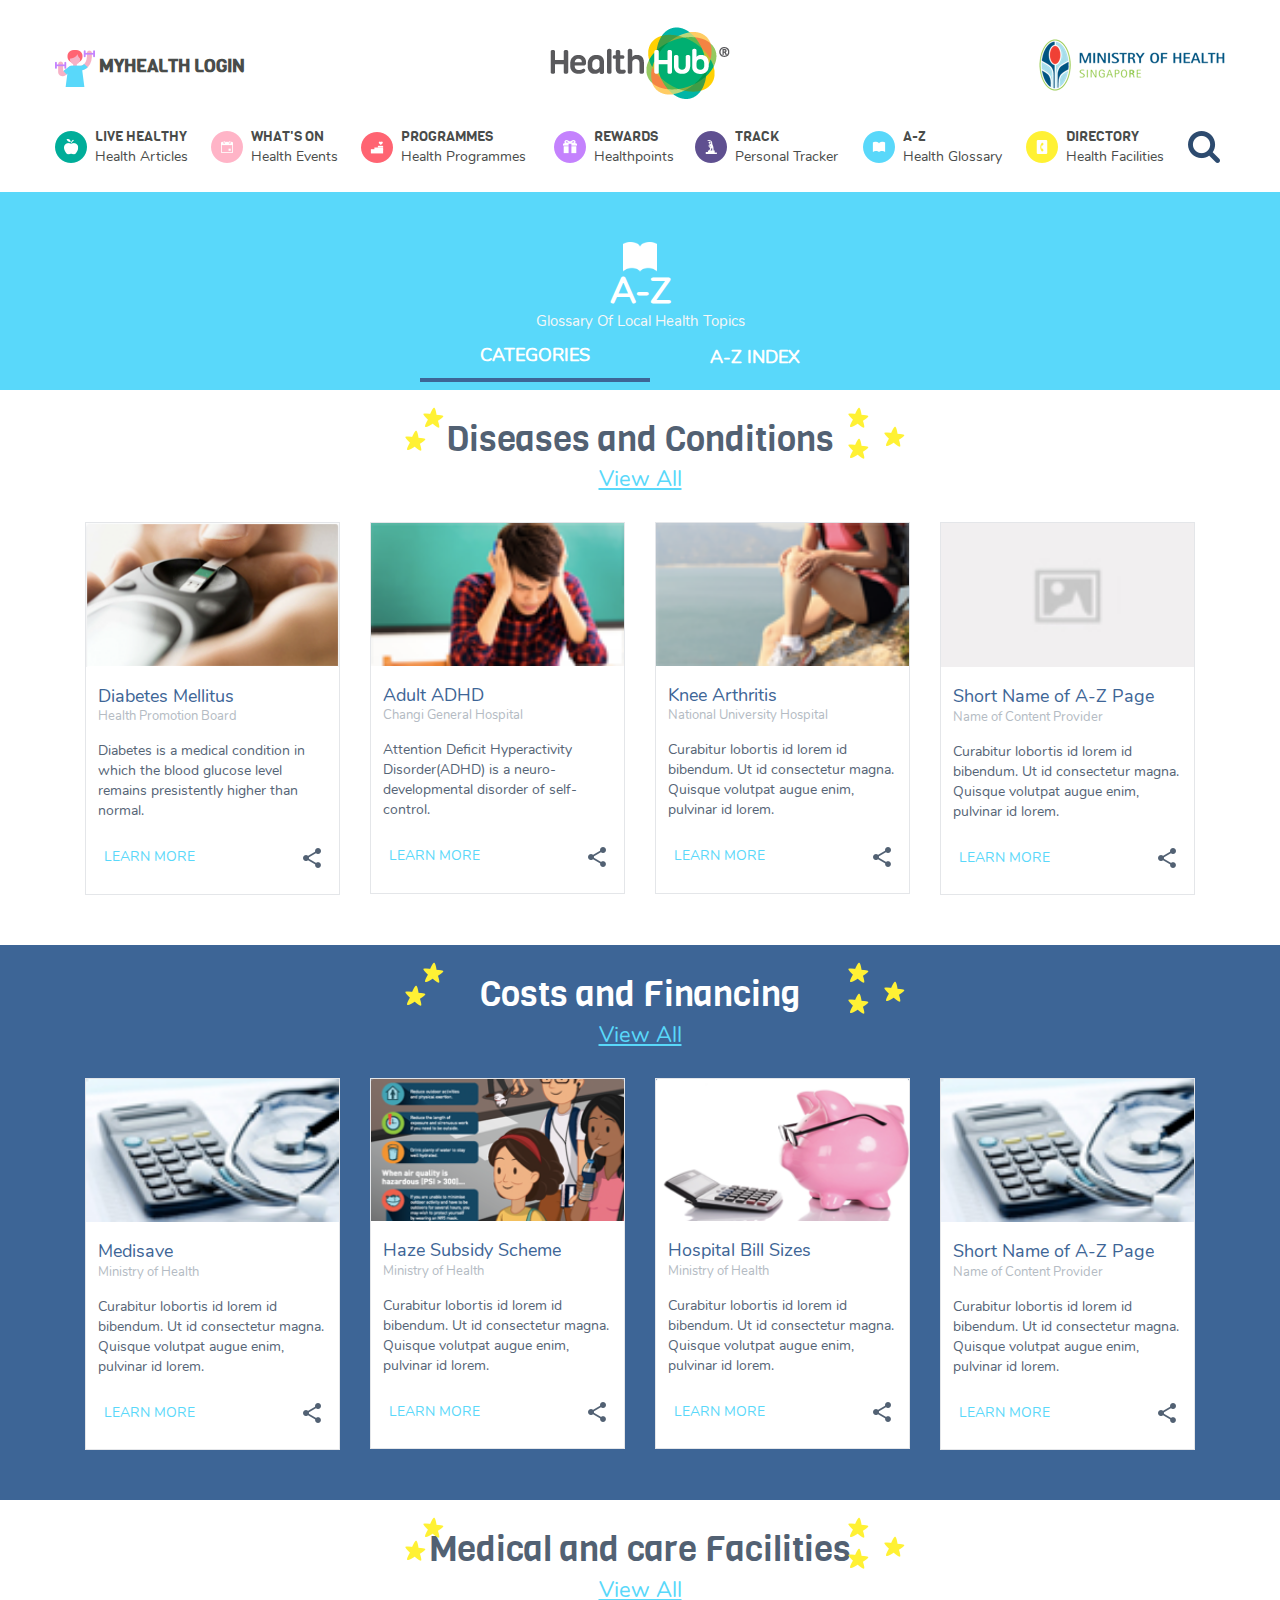
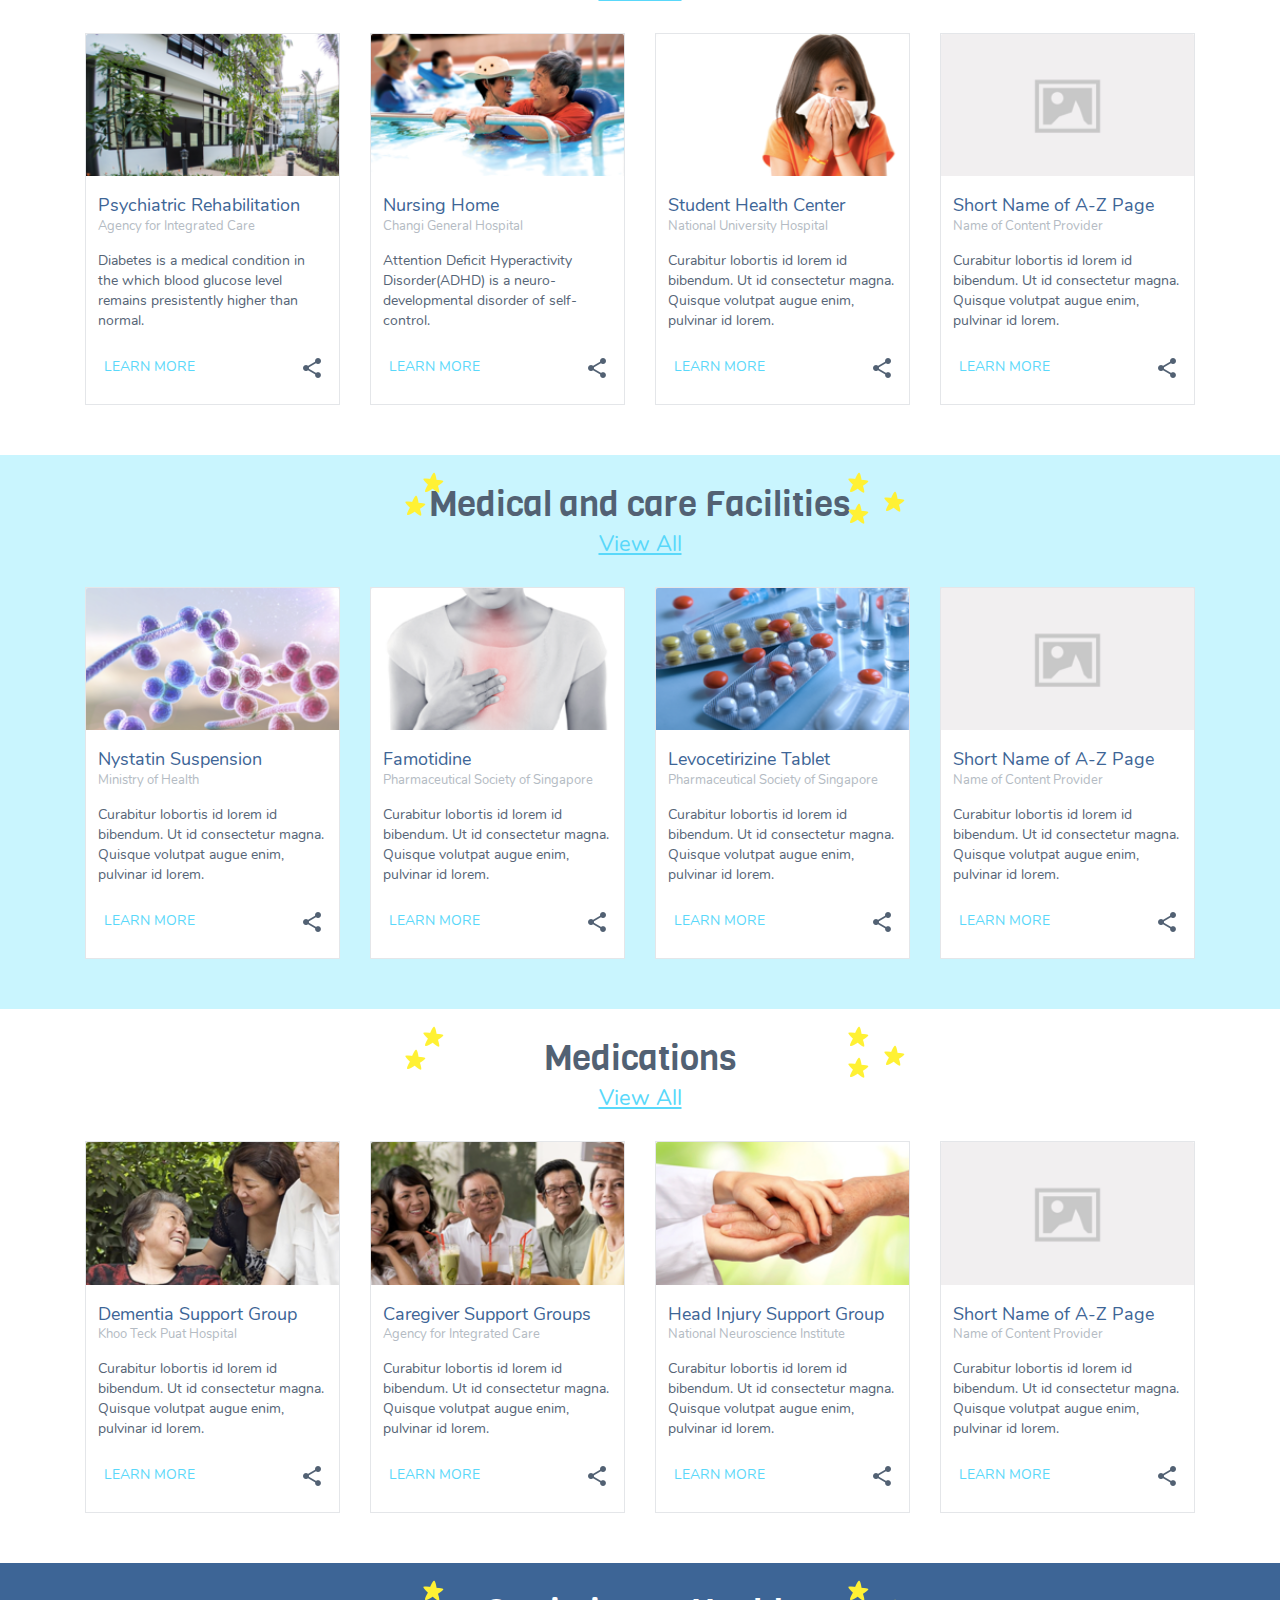
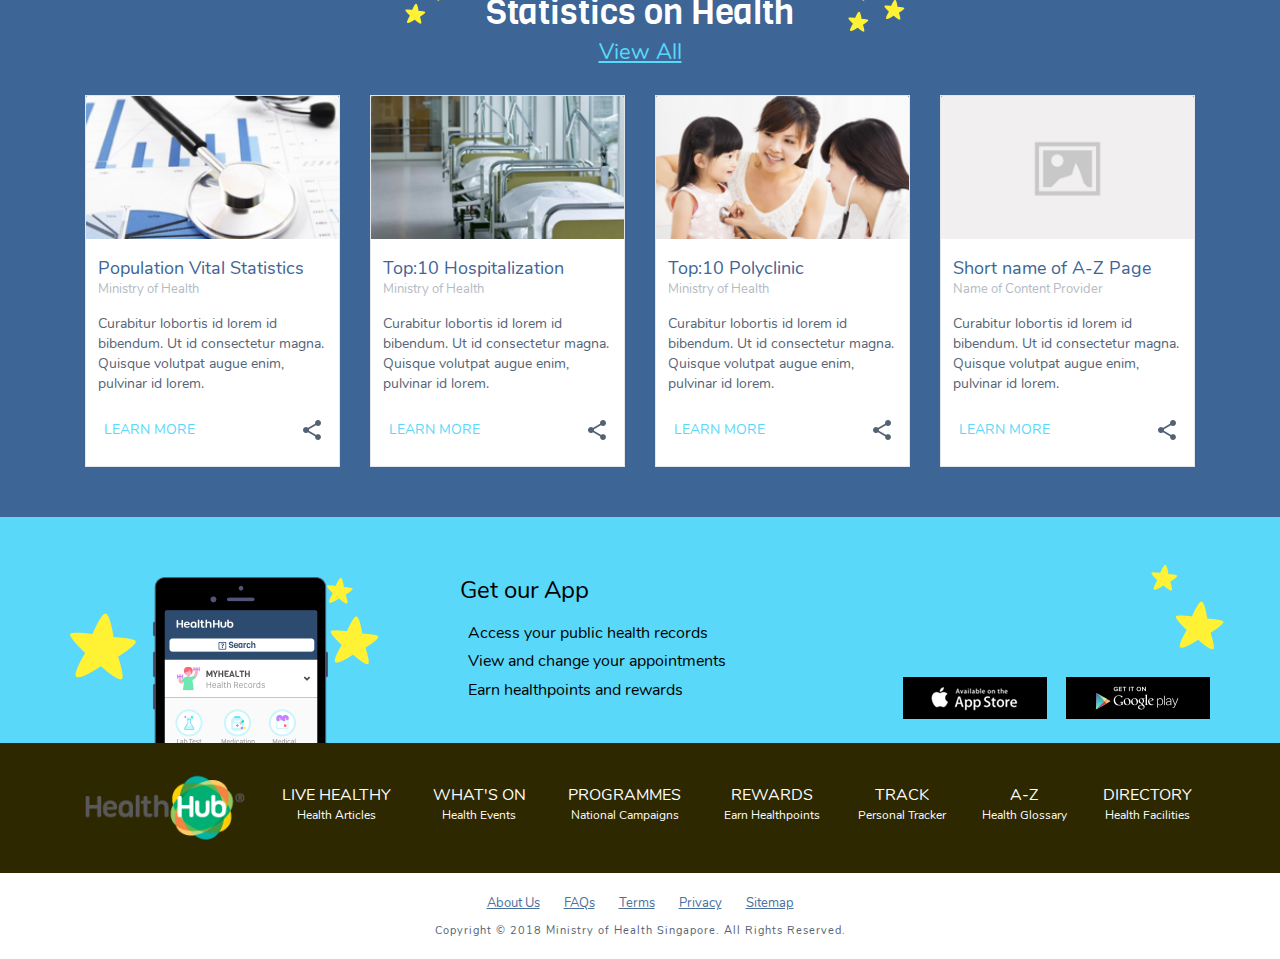
==== index.html @ 7d4e22cd "learn-more" ====
<!DOCTYPE html>
<html>
   <head>
      <meta charset="utf-8"/>
      <meta name="viewport" content="width=device-width,initial-scale=1.0">
      <link href='css/bootstrap.min.css' rel="stylesheet">
      <link href='css/style.css' rel="stylesheet">

   </head>
   <body>
      <header>
         <div class="container">
            <div class="row">
               <div class="col-md-12 top-head-logo">
                  <div class="col-md-4  col-sm-4 col-xs-4 health-logo">
                     <div class="my-health">
                        <img src="images/banner_logo.png" alt="image">
                        <a href=""><strong class="hidden-xs  myhealth">Myhealth login</strong></a>
                     </div>
                  </div>
                  <div class="col-md-4 col-sm-4 col-xs-4 health-logo  logo-header text-center">
                     <div class="logo">
                        <a href="">
                        <img src="images/healthhub_logo.png" alt="image">
                        </a>
                     </div>
                  </div>
                  <div class="col-md-4 col-sm-4 col-xs-4 health-logo text-right">
                     <a href="">
                     <img src="images/ministry_logo.png" aria-flowto="image" class="logo-ministry-right">
                     </a>
                  </div>
               </div>
               <nav class="navbar navbar-default top-header">
                  <div class="collapse navbar-collapse navbar-nav-justified" id="bs-example-navbar-collapse-1">
                     <ul class="nav nav-pills nav-justified text-center">
                        <li>
                           <span>
                           <img src="images/icon1.png" alt="image">
                           </span>
                           <a href="">
                           live healthy
                           <span>Health articles</span>
                           </a>
                        </li>
                        <li>
                           <span>
                           <img src="images/icon2.png" alt="image">
                           </span>
                           <a href="">
                           what's on
                           <span>
                           Health Events</span>
                           </a>
                        </li>
                        <li>
                           <span>
                           <img src="images/icon3.png" alt="image">
                           </span>
                           <a href="">
                           programmes
                           <span>
                           Health Programmes</span>
                           </a>
                        </li>
                        <li>
                           <span>
                           <img src="images/icon4.png" alt="image">
                           </span>
                           <a href="">
                           rewards
                           <span>
                           Healthpoints</span>
                           </a>
                        </li>
                        <li>
                           <span>
                           <img src="images/icon5.png" alt="image">
                           </span>
                           <a href="">
                           track
                           <span>
                           Personal Tracker</span>
                           </a>
                        </li>
                        <li>
                           <span>
                           <img src="images/icon6.png" alt="image">
                           </span>
                           <a href="">
                           a-z
                           <span>
                           Health Glossary</span>
                           </a>
                        </li>
                        <li>
                           <span>
                           <img src="images/icon7.png" alt="image">
                           </span>
                           <a href="">
                           directory
                           <span>
                           Health facilities</span>
                           </a>
                        </li>
                        <li class="hidden-xs">
                           <a href="#search">
                           <img src="images/search.png" alt="Search" class="search_button"></a>
                        </li>
                     </ul>
                  </div>
               </nav>
            </div>
         </div>
      </header>
      <section class="header-image">
         <div class="container">
         <div class="row">
            <div class="col-md-12 banner-text text-center">
               <img src="images/book-open-shape.png" alt="image" style="width: 3%;">
               <h1><b>A-Z</b></h1>
               <span>Glossary of Local Health Topics</span>



            </div>

         </div>
<div>
         <nav class="centered-pills">
         <ul class="nav nav-pills nav-stacked">
         <li class="active"><a href=""><b>CATEGORIES</b></a></li>
         <li><a href=""><b>A-Z INDEX</b></a></li>
         </ul>
       </nav></div>
      </section>

      <section class="section-diseases">
         <div class="container">
            <div class="row">
               <!-- <div class="col-md-12 col-sm-12 section-diseases text-center"> -->

               <div class="heading">

                  <h2>Diseases and Conditions</h2>
                  <a href="">View All</a>
                  <img class="star1"src="images/ic_star.png" alt="image">
                   <img class="star" src="images/ic_star2.png" alt="image">
               </div>
               <div class="col-md-12 ">
                  <div class="col-md-3 ">
                     <div class="myslider">
                        <div class="main-slide">
                           <img src="images/diss1.png" class="img-responsive">
                        </div>
                        <div class="health-promo">
                           <h3>Diabetes Mellitus</h3>
                           <span>Health Promotion Board</span>
                           <p>Diabetes is a medical condition
                              in which the blood glucose
                              level remains presistently higher
                              than normal.
                           </p>
                           <button class="learn-more-slide pull-left">LEARN MORE</button>
                           <button class="pull-right share-slide">
                           <img src="images/share.png">
                           </button>
                           <div class="clearfix"></div>
                        </div>
                     </div>
                  </div>
                  <div class="col-md-3 ">
                     <div class="myslider">
                        <div class="main-slide">
                           <img src="images/im04.png" class="img-responsive">
                        </div>
                        <div class="health-promo">
                           <h3>Adult ADHD</h3>
                           <span>Changi General Hospital</span>
                           <p>Attention Deficit Hyperactivity
                             Disorder(ADHD) is a neuro-
                             developmental disorder of self-
                             control.
                           </p>
                           <button class="learn-more-slide pull-left">LEARN MORE</button>
                           <button class="pull-right share-slide">
                           <img src="images/share.png">
                           </button>
                           <div class="clearfix"></div>
                        </div>
                     </div>
                  </div>
                  <div class="col-md-3 ">
                     <div class="myslider">
                        <div class="main-slide">
                           <img src="images/im03.png" class="img-responsive">
                        </div>
                        <div class="health-promo">
                           <h3>Knee Arthritis</h3>
                           <span>National University Hospital</span>
                           <p>Curabitur lobortis id lorem id
                             bibendum. Ut id consectetur
                             magna. Quisque volutpat augue
                             enim, pulvinar id lorem.
                           </p>
                           <button class="learn-more-slide pull-left">LEARN MORE</button>
                           <button class="pull-right share-slide">
                           <img src="images/share.png">
                           </button>
                           <div class="clearfix"></div>
                        </div>
                     </div>
                  </div>
                  <div class="col-md-3 ">
                     <div class="myslider">
                        <div class="main-slide">
                           <img src="images/imu02.jpg" class="img-responsive">
                        </div>
                        <div class="health-promo">
                           <h3>Short Name of A-Z Page</h3>
                           <span>Name of Content Provider</span>
                           <p>Curabitur lobortis id lorem id
                             bibendum. Ut id consectetur
                             magna. Quisque volutpat augue
                             enim, pulvinar id lorem.
                           </p>
                           <button class="learn-more-slide pull-left">LEARN MORE</button>
                           <button class="pull-right share-slide">
                           <img src="images/share.png">
                           </button>
                           <div class="clearfix"></div>
                        </div>
                     </div>
                  </div>
               </div>
            </div>
         </div>
      </section>

      <section class="section-cost">
         <div class="container">
            <div class="row">
               <!-- <div class="col-md-12 col-sm-12 section-diseases text-center"> -->
               <div class="heading-cost">
                  <img class="star1"src="images/ic_star.png" alt="image">
                  <img class="star" src="images/ic_star2.png" alt="image">
                  <h2>Costs and Financing</h2>
                  <a href="">View All</a>
               </div>
               <div class="col-md-12 ">
                  <div class="col-md-3 ">
                     <div class="myslider">
                        <div class="main-slide">
                           <img src="images/image1.jpg" class="img-responsive">
                        </div>
                        <div class="health-promo">
                           <h3>Medisave</h3>
                           <span>Ministry of Health</span>
                           <p>Curabitur lobortis id lorem id
                             bibendum. Ut id consectetur
                             magna. Quisque volutpat augue
                             enim, pulvinar id lorem.
                           </p>
                           <button class="learn-more-slide pull-left">LEARN MORE</button>
                           <button class="pull-right share-slide">
                           <img src="images/share.png">
                           </button>
                           <div class="clearfix"></div>
                        </div>
                     </div>
                  </div>
                  <div class="col-md-3 ">
                     <div class="myslider">
                        <div class="main-slide">
                           <img src="images/cost_02.png" class="img-responsive">
                        </div>
                        <div class="health-promo">
                           <h3>Haze Subsidy Scheme</h3>
                           <span>Ministry of Health</span>
                           <p>Curabitur lobortis id lorem id
                             bibendum. Ut id consectetur
                             magna. Quisque volutpat augue
                             enim, pulvinar id lorem.
                           </p>
                           <button class="learn-more-slide pull-left">LEARN MORE</button>
                           <button class="pull-right share-slide">
                           <img src="images/share.png">
                           </button>
                           <div class="clearfix"></div>
                        </div>
                     </div>
                  </div>
                  <div class="col-md-3 ">
                     <div class="myslider">
                        <div class="main-slide">
                           <img src="images/cost_03.png" class="img-responsive">
                        </div>
                        <div class="health-promo">
                           <h3>Hospital Bill Sizes</h3>
                           <span>Ministry of Health</span>
                           <p>Curabitur lobortis id lorem id
                             bibendum. Ut id consectetur
                             magna. Quisque volutpat augue
                             enim, pulvinar id lorem.
                           </p>
                           <button class="learn-more-slide pull-left">LEARN MORE</button>
                           <button class="pull-right share-slide">
                           <img src="images/share.png">
                           </button>
                           <div class="clearfix"></div>
                        </div>
                     </div>
                  </div>
                  <div class="col-md-3 ">
                     <div class="myslider">
                        <div class="main-slide">
                           <img src="images/image1.jpg" class="img-responsive">
                        </div>
                        <div class="health-promo">
                           <h3>Short Name of A-Z Page</h3>
                           <span>Name of Content Provider</span>
                           <p>Curabitur lobortis id lorem id
                             bibendum. Ut id consectetur
                             magna. Quisque volutpat augue
                             enim, pulvinar id lorem.
                           </p>
                           <button class="learn-more-slide pull-left">LEARN MORE</button>
                           <button class="pull-right share-slide">
                           <img src="images/share.png">
                           </button>
                           <div class="clearfix"></div>
                        </div>
                     </div>
                  </div>
               </div>
            </div>
         </div>
      </section>

      <section class="section-medical">
         <div class="container">
            <div class="row">
               <!-- <div class="col-md-12 col-sm-12 section-diseases text-center"> -->
               <div class="heading">
                  <img class="star1"src="images/ic_star.png" alt="image">
                  <img class="star" src="images/ic_star2.png" alt="image">
                  <h2>Medical and care Facilities</h2>
                  <a href="">View All</a>
               </div>
               <div class="col-md-12 ">
                  <div class="col-md-3 ">
                     <div class="myslider">
                        <div class="main-slide">
                           <img src="images/medical_01.png" class="img-responsive">
                        </div>
                        <div class="health-promo">
                           <h3>Psychiatric Rehabilitation</h3>
                           <span>Agency for Integrated Care</span>
                           <p>Diabetes is a medical condition
                              in the which blood glucose
                              level remains presistently higher
                              than normal.
                           </p>
                           <button class="learn-more-slide pull-left">LEARN MORE</button>
                           <button class="pull-right share-slide">
                           <img src="images/share.png">
                           </button>
                           <div class="clearfix"></div>
                        </div>
                     </div>
                  </div>
                  <div class="col-md-3 ">
                     <div class="myslider">
                        <div class="main-slide">
                           <img src="images/medical_02.png" class="img-responsive">
                        </div>
                        <div class="health-promo">
                           <h3>Nursing Home</h3>
                           <span>Changi General Hospital</span>
                           <p>Attention Deficit Hyperactivity
                             Disorder(ADHD) is a neuro-
                             developmental disorder of self-
                             control.
                           </p>
                           <button class="learn-more-slide pull-left">LEARN MORE</button>
                           <button class="pull-right share-slide">
                           <img src="images/share.png">
                           </button>
                           <div class="clearfix"></div>
                        </div>
                     </div>
                  </div>
                  <div class="col-md-3 ">
                     <div class="myslider">
                        <div class="main-slide">
                           <img src="images/medical_03.png" class="img-responsive">
                        </div>
                        <div class="health-promo">
                           <h3>Student Health Center</h3>
                           <span>National University Hospital</span>
                           <p>Curabitur lobortis id lorem id
                             bibendum. Ut id consectetur
                             magna. Quisque volutpat augue
                             enim, pulvinar id lorem.
                           </p>
                           <button class="learn-more-slide pull-left">LEARN MORE</button>
                           <button class="pull-right share-slide">
                           <img src="images/share.png">
                           </button>
                           <div class="clearfix"></div>
                        </div>
                     </div>
                  </div>
                  <div class="col-md-3 ">
                     <div class="myslider">
                        <div class="main-slide">
                           <img src="images/medical_04.png" class="img-responsive">
                        </div>
                        <div class="health-promo">
                           <h3>Short Name of A-Z Page</h3>
                           <span>Name of Content Provider</span>
                           <p>Curabitur lobortis id lorem id
                             bibendum. Ut id consectetur
                             magna. Quisque volutpat augue
                             enim, pulvinar id lorem.
                           </p>
                           <button class="learn-more-slide pull-left">LEARN MORE</button>
                           <button class="pull-right share-slide">
                           <img src="images/share.png">
                           </button>
                           <div class="clearfix"></div>
                        </div>
                     </div>
                  </div>
               </div>
            </div>
         </div>
      </section>

      <section class="section-medications">
         <div class="container">
            <div class="row">
               <!-- <div class="col-md-12 col-sm-12 section-diseases text-center"> -->
               <div class="heading">
                  <img class="star1"src="images/ic_star.png" alt="image">
                  <img class="star" src="images/ic_star2.png" alt="image">
                  <h2>Medical and care Facilities</h2>
                  <a href="">View All</a>
               </div>
               <div class="col-md-12 ">
                  <div class="col-md-3 ">
                     <div class="myslider">
                        <div class="main-slide">
                           <img src="images/medication_01.png" class="img-responsive">
                        </div>
                        <div class="health-promo">
                           <h3>Nystatin Suspension</h3>
                           <span>Ministry of Health</span>
                           <p>Curabitur lobortis id lorem id
                             bibendum. Ut id consectetur
                             magna. Quisque volutpat augue
                             enim, pulvinar id lorem.
                           </p>
                           <button class="learn-more-slide pull-left">LEARN MORE</button>
                           <button class="pull-right share-slide">
                           <img src="images/share.png">
                           </button>
                           <div class="clearfix"></div>
                        </div>
                     </div>
                  </div>
                  <div class="col-md-3 ">
                     <div class="myslider">
                        <div class="main-slide">
                           <img src="images/medication_02.png" class="img-responsive">
                        </div>
                        <div class="health-promo">
                           <h3>Famotidine</h3>
                           <span>Pharmaceutical Society of Singapore</span>
                           <p>Curabitur lobortis id lorem id
                             bibendum. Ut id consectetur
                             magna. Quisque volutpat augue
                             enim, pulvinar id lorem.
                           </p>
                           <button class="learn-more-slide pull-left">LEARN MORE</button>
                           <button class="pull-right share-slide">
                           <img src="images/share.png">
                           </button>
                           <div class="clearfix"></div>
                        </div>
                     </div>
                  </div>
                  <div class="col-md-3 ">
                     <div class="myslider">
                        <div class="main-slide">
                           <img src="images/medication_03.png" class="img-responsive">
                        </div>
                        <div class="health-promo">
                           <h3>Levocetirizine Tablet</h3>
                           <span>Pharmaceutical Society of Singapore</span>
                           <p>Curabitur lobortis id lorem id
                             bibendum. Ut id consectetur
                             magna. Quisque volutpat augue
                             enim, pulvinar id lorem.
                           </p>
                           <button class="learn-more-slide pull-left">LEARN MORE</button>
                           <button class="pull-right share-slide">
                           <img src="images/share.png">
                           </button>
                           <div class="clearfix"></div>
                        </div>
                     </div>
                  </div>
                  <div class="col-md-3 ">
                     <div class="myslider">
                        <div class="main-slide">
                           <img src="images/medication_04.png" class="img-responsive">
                        </div>
                        <div class="health-promo">
                           <h3>Short Name of A-Z Page</h3>
                           <span>Name of Content Provider</span>
                           <p>Curabitur lobortis id lorem id
                             bibendum. Ut id consectetur
                             magna. Quisque volutpat augue
                             enim, pulvinar id lorem.
                           </p>
                           <button class="learn-more-slide pull-left">LEARN MORE</button>
                           <button class="pull-right share-slide">
                           <img src="images/share.png">
                           </button>
                           <div class="clearfix"></div>
                        </div>
                     </div>
                  </div>
               </div>
            </div>
         </div>
      </section>
      <section class="section-support">
         <div class="container">
            <div class="row">
               <!-- <div class="col-md-12 col-sm-12 section-diseases text-center"> -->
               <div class="heading">
                  <img class="star1"src="images/ic_star.png" alt="image">
                  <img class="star" src="images/ic_star2.png" alt="image">
                  <h2>Medications</h2>
                  <a href="">View All</a>
               </div>
               <div class="col-md-12 ">
                  <div class="col-md-3 ">
                     <div class="myslider">
                        <div class="main-slide">
                           <img src="images/support_01.png" class="img-responsive">
                        </div>
                        <div class="health-promo">
                           <h3>Dementia Support Group</h3>
                           <span>Khoo Teck Puat Hospital</span>
                           <p>Curabitur lobortis id lorem id
                             bibendum. Ut id consectetur
                             magna. Quisque volutpat augue
                             enim, pulvinar id lorem.
                           </p>
                           <button class="learn-more-slide pull-left">LEARN MORE</button>
                           <button class="pull-right share-slide">
                           <img src="images/share.png">
                           </button>
                           <div class="clearfix"></div>
                        </div>
                     </div>
                  </div>
                  <div class="col-md-3 ">
                     <div class="myslider">
                        <div class="main-slide">
                           <img src="images/support_02.png" class="img-responsive">
                        </div>
                        <div class="health-promo">
                           <h3>Caregiver Support Groups</h3>
                           <span>Agency for Integrated Care</span>
                           <p>Curabitur lobortis id lorem id
                             bibendum. Ut id consectetur
                             magna. Quisque volutpat augue
                             enim, pulvinar id lorem.
                           </p>
                           <button class="learn-more-slide pull-left">LEARN MORE</button>
                           <button class="pull-right share-slide">
                           <img src="images/share.png">
                           </button>
                           <div class="clearfix"></div>
                        </div>
                     </div>
                  </div>
                  <div class="col-md-3 ">
                     <div class="myslider">
                        <div class="main-slide">
                           <img src="images/support_03.png" class="img-responsive">
                        </div>
                        <div class="health-promo">
                           <h3>Head Injury Support Group</h3>
                           <span>National Neuroscience Institute</span>
                           <p>Curabitur lobortis id lorem id
                             bibendum. Ut id consectetur
                             magna. Quisque volutpat augue
                             enim, pulvinar id lorem.
                           </p>
                           <button class="learn-more-slide pull-left">LEARN MORE</button>
                           <button class="pull-right share-slide">
                           <img src="images/share.png">
                           </button>
                           <div class="clearfix"></div>
                        </div>
                     </div>
                  </div>
                  <div class="col-md-3 ">
                     <div class="myslider">
                        <div class="main-slide">
                           <img src="images/support_04.png" class="img-responsive">
                        </div>
                        <div class="health-promo">
                           <h3>Short Name of A-Z Page</h3>
                           <span>Name of Content Provider</span>
                           <p>Curabitur lobortis id lorem id
                             bibendum. Ut id consectetur
                             magna. Quisque volutpat augue
                             enim, pulvinar id lorem.
                           </p>
                           <button class="learn-more-slide pull-left">LEARN MORE</button>
                           <button class="pull-right share-slide">
                           <img src="images/share.png">
                           </button>
                           <div class="clearfix"></div>
                        </div>
                     </div>
                  </div>
               </div>
            </div>
         </div>
      </section>
      <section class="section-cost">
         <div class="container">
            <div class="row">
               <!-- <div class="col-md-12 col-sm-12 section-diseases text-center"> -->
               <div class="heading-cost">
                  <img class="star1"src="images/ic_star.png" alt="image">
                  <img class="star" src="images/ic_star2.png" alt="image">
                  <h2>Statistics on Health</h2>
                  <a href="">View All</a>
               </div>
               <div class="col-md-12 ">
                  <div class="col-md-3 ">
                     <div class="myslider">
                        <div class="main-slide">
                           <img src="images/stats_01.png" class="img-responsive">
                        </div>
                        <div class="health-promo">
                           <h3>Population Vital Statistics</h3>
                           <span>Ministry of Health</span>
                           <p>Curabitur lobortis id lorem id
                             bibendum. Ut id consectetur
                             magna. Quisque volutpat augue
                             enim, pulvinar id lorem.
                           </p>
                           <button class="learn-more-slide pull-left">LEARN MORE</button>
                           <button class="pull-right share-slide">
                           <img src="images/share.png">
                           </button>
                           <div class="clearfix"></div>
                        </div>
                     </div>
                  </div>
                  <div class="col-md-3 ">
                     <div class="myslider">
                        <div class="main-slide">
                           <img src="images/stats_02.png" class="img-responsive">
                        </div>
                        <div class="health-promo">
                           <h3>Top:10 Hospitalization</h3>
                           <span>Ministry of Health</span>
                           <p>Curabitur lobortis id lorem id
                             bibendum. Ut id consectetur
                             magna. Quisque volutpat augue
                             enim, pulvinar id lorem.
                           </p>
                           <button class="learn-more-slide pull-left">LEARN MORE</button>
                           <button class="pull-right share-slide">
                           <img src="images/share.png">
                           </button>
                           <div class="clearfix"></div>
                        </div>
                     </div>
                  </div>
                  <div class="col-md-3 ">
                     <div class="myslider">
                        <div class="main-slide">
                           <img src="images/stats_03.png" class="img-responsive">
                        </div>
                        <div class="health-promo">
                           <h3>Top:10 Polyclinic</h3>
                           <span>Ministry of Health</span>
                           <p>Curabitur lobortis id lorem id
                             bibendum. Ut id consectetur
                             magna. Quisque volutpat augue
                             enim, pulvinar id lorem.
                           </p>
                           <button class="learn-more-slide pull-left">LEARN MORE</button>
                           <button class="pull-right share-slide">
                           <img src="images/share.png">
                           </button>
                           <div class="clearfix"></div>
                        </div>
                     </div>
                  </div>
                  <div class="col-md-3 ">
                     <div class="myslider">
                        <div class="main-slide">
                           <img src="images/stats_04.png" class="img-responsive">
                        </div>
                        <div class="health-promo">
                           <h3>Short name of A-Z Page</h3>
                           <span>Name of Content Provider</span>
                           <p>Curabitur lobortis id lorem id
                             bibendum. Ut id consectetur
                             magna. Quisque volutpat augue
                             enim, pulvinar id lorem.
                           </p>
                           <button class="learn-more-slide pull-left">LEARN MORE</button>
                           <button class="pull-right share-slide">
                           <img src="images/share.png">
                           </button>
                           <div class="clearfix"></div>
                        </div>
                     </div>
                  </div>
               </div>
            </div>
         </div>
      </section>
      <footer>
         <section class="footer-top">
            <div class="">
            <div class="container">
               <div class="row">
                  <div class="col-md-12 col-sm-12 get-our-trip">
                     <div class="col-lg-4 col-md-4 col-sm-4 col-xs-6 mobile-pic-head">
                        <img class="mobile-pic" src="images/moli.png" alt="image">
                        &#8203;
                     </div>
                     <div class="col-lg-3 col-md-4 col-sm-4 col-xs-6 get-our-app">
                        <h5>Get our App</h5>
                        <p><i class="fa fa-heart" aria-hidden="true"></i>
                           Access your public health records
                        </p>
                        <p><i class="fa fa-heart" aria-hidden="true"></i>View and change your appointments</p>
                        <p><i class="fa fa-heart" aria-hidden="true"></i>Earn healthpoints and rewards</p>
                     </div>
                     <div class="col-lg-5 col-md-4 col-sm-4 col-xs-3 get-our-icon text-right hidden-xs">
                        <a href="">
                        <img class="side-image mobile-app" src="images/app01.png" alt="image">
                        </a>
                        <a href="">
                        <img class="mobile-app "src="images/google600.png" alt="image">
                        </a>
                        <a href="">
                        <img class="mobile-star" src="images/ic_star3.png" alt="image">
                        </a>
                     </div>
                  </div>
               </div>
            </div>
         </section>
         <section class="footer-bottom">
            <div class="container">
               <div class="row">
                  <div class="col-md-12 col-sm-12 footer-logo-section">
                     <div class="col-md-2 col-sm-2 footer-logo">
                        <a href="">
                        <img src="images/healthhub_logo.png" alt="image">
                        </a>
                     </div>
                     <div class="col-md-10 col-sm-10 nav-ul">
                        <ul class="nav-footer text-center">
                           <li>
                              <a href="">
                              live healthy
                              <span>Health Articles</span>
                              </a>
                           </li>
                           <li>
                              <a href="">
                              what's on
                              <span>Health events</span>
                              </a>
                           </li>
                           <li>
                              <a href="">
                              programmes
                              <span>National Campaigns</span>
                              </a>
                           </li>
                           <li>
                              <a href="">
                              rewards
                              <span>Earn Healthpoints</span>
                              </a>
                           </li>
                           <li>
                              <a href="">
                              track
                              <span>Personal Tracker</span>
                              </a>
                           </li>
                           <li>
                              <a href="">
                              A-Z
                              <span>Health Glossary</span>
                              </a>
                           </li>
                           <li>
                              <a href="">
                              directory
                              <span>Health Facilities</span>
                              </a>
                           </li>
                        </ul>
                     </div>
                  </div>
               </div>
            </div>
         </section>
         <section>
            <div class="container">
            <div class="row">
               <div class="col-md-12 col-sm-12 col-xs-12 footer-last text-center">
                  <ul>
                     <li>
                        <a href="">About Us</a>
                     </li>
                     <li>
                        <a href="">FAQs</a>
                     </li>
                     <li>
                        <a href="">Terms
                        <a>
                     </li>
                     <li>
                     <a href="">Privacy</a>
                     </li>
                     <li>
                        <a href="">Sitemap</a>
                     </li>
                  </ul>
                  <p class="footer-text">Copyright © 2018 Ministry of Health Singapore. All Rights Reserved.</p>
               </div>
            </div>
         </section>
      </footer>
      <script src="js/bootstrap.min.js"> </script>
   </body>
</html>
---- css/style.css ----
@font-face {
    font-family: 'Nunito';
    src: url('../fonts/Nunito-Regular.woff') format('woff'),
        url('../fonts/Nunito-Regular.eot') format('eot');
    font-weight: normal;
    font-style: normal;
}

@font-face {
    font-family: 'Viga';
    src: url('../fonts/viga-regular-webfont.woff2') format('woff2'),
        url('../fonts/Viga-Regular.woff') format('woff'),
        url('../fonts/Viga-Regular.eot') format('eot');
    font-weight: normal;
    font-style: normal;
}


body {
  font-family: 'Nunito';
}
.top-head-logo {
  display: inline-block;
  width: 100%;
  padding: 24px 0;
}
.health-logo {
  padding: 0;
}
.my-health {
  display: inline-block;
  vertical-align: middle;
  margin-top: 20px;
  position: relative;
}
.my-health strong.myhealth, .my-health h4 {
  text-transform: uppercase;
    display: inline-block;
    font-size: 18px;
    line-height: 2.5;
    text-align: left;
    color: #494c4a;
    font-family: viga;
}
.text-center {
  text-align: center;
}
.logo img {
    margin: 0 6px;
}
.top-head-logo .logo-ministry-right {
    margin-top: 15px;
}
.header-table {
  background: transparent;
  display: block;
  float: left;
  border: 0;
  margin-bottom: 15px;

  width: 100%;

}
nav.navbar.navbar-default.top-header {
    background: transparent;
    display: block;
    float: left;
    border: 0;
    margin-bottom: 15px;

    width: 100%;
}
nav.navbar.navbar-default.top-header div#bs-example-navbar-collapse-1 {
    padding: 0;
}
nav.navbar.navbar-default.top-header .nav-justified {
    width: 100%;
    display: table;
}
nav.navbar.navbar-default.top-header .nav-justified>li {
    display: table-cell;
    width: auto;
    text-align: left;
}
.top-header .nav-justified>li span {
    display: inline-block;
    vertical-align: middle;
    margin-right: 4px;
}
.top-header .nav-pills>li a {
    vertical-align: middle;
    color: #494c4a;
    text-transform: uppercase;
    padding: 0;
    display: inline-block;
    text-align: left;
    font-weight: 500;
    transition: all .5s ease-in-out;
    font-family: viga
  }
  .top-header .nav-pills > li a {
    text-decoration: none;
}
.top-header .nav-pills>li a span {
    display: block;
    text-transform: capitalize;
    font-size: 14px;
    text-align: left;
    font-weight: normal;
    font-family: 'Nunito';
}
.top-header .nav-justified>li span {

    vertical-align: middle;
    margin-right: 4px;
}
.top-header .nav-pills>li a:hover {
    color: #3d6596;
}
.top-header .nav-pills>li a:hover {
    background: transparent;
}
.header-image {
  background-color: #59d8fa;
  width: 100%;

}
.banner-text {
  padding-top: 50px;
}
.banner-text h1 {
color: #fff;
margin: 0;
}
.banner-text span {
font-size: 15px;
color: #f7f7f7;
text-transform: capitalize;
margin: 0;
}
.footer-top {
color: #000;
background: #59d8fa;
padding-top: 60px;
clear: both;
overflow: hidden;
position: relative;
}
.get-our-trip {
  padding: 0;
}
img {
  max-width: 100%;
}
.get-our-app {
  display: inline-block;
  padding-right: 0;
  text-align: left;
}
.get-our-app h5 {
font-size: 24px;
padding-left: 0;
margin-bottom: 18px;
margin-top: 0;
}
.get-our-app p {
font-size: 16px;
margin-bottom: 6px;
vertical-align: middle;
display: inline-block;
}
.get-our-app i.fa.fa-heart {
    color: #000;
    margin: auto 8px 0 0;
    font-size: 16px;
}
.get-our-icon {
  padding-top: 100px;
  position: relative;
}
.side-image.mobile-app {
  margin-right: 15px;
}
.mobile-app {
width: auto;
max-width: 100%;
}
.mobile-star {
  position: absolute;
  top: -11%;
  right: 0;
  display: inline-block;
}
.footer-bottom {
  display: block;
  background: #2e2800;
  padding: 30px 0;
}
.nav-ul {
  padding: 0;
}
ul.nav-footer {
  padding: 0;
  margin: 0;
  margin-top: 11px;
  display: table;
  width: 100%;
}
ul.nav-footer li {
    display: table-cell;
    text-align: center;
}
ul.nav-footer li a {
font-size: 16px;
color: #fff;
font-weight: 500;
text-align: center;
list-style: none;
text-decoration: none;
text-transform: uppercase;
display: inline-block;
vertical-align: middle;
transition: all .5s ease-in-out;
}
ul.nav-footer li a span {
display: block;
font-size: 12px;
text-transform: capitalize;
vertical-align: middle;
}
.footer-last {
  display: block;
  padding: 20px;
}
.footer-last ul {
  padding: 0;
}
.footer-last li {
  font-size: 12px;
  font-weight: normal;
  display: inline-block;
  margin: auto 10px;
  text-transform: capitalize;
}
.footer-last li a {
font-size: 13px;
text-decoration: underline;
color: #4a709d;
transition: all .5s ease-in-out;
}
.footer-text {
font-size: 11px;
letter-spacing: 1px;
margin-bottom: 0;
color: #526173;
}
.heading h2 {
  font-size: 35px;
  color: #526173;
  padding-left: 0;
  margin-top: 0;
  font-family: 'Viga';
}
.heading a {
  cursor: pointer;
  font-size: 22px;
  color: #59d8fa;
  text-decoration: underline;
  line-height: 1;
}
.star {
  position: absolute;
      right: 320px;
      top: 15px;
}
.star1 {
  position: absolute;
    left: 350px;
    top: 15px;
}
.heading {

    position: relative;
    padding: 30px 20px;
    text-align: center;
    margin: auto;
}
.section-diseases {
  padding-bottom: 50px;
}




/********************slider section**********************/

.myslider {
  border: 1px solid #e4e6e9;
  background-color: #fff;
}
.health-promo {
    padding: 0 12px 25px;
}
.myslider button.learn-more-slide {
    background: transparent;
    box-shadow: none;
    border: none;
    color: #59d8fa;
    font-size: 14px;
}
.health-promo p {
  padding-top: 15px;
  color: #556476;
  padding-bottom: 15px;
}
.health-promo span{
color: #b4bbc3;
font-size: 13px;
}
.health-promo h3 {
  font-size: 18px;
  color: #3d6596;
  margin-bottom: 0;
}
.myslider button.share-slide {
  border: none;
  background: transparent;
}
.section-cost {
background-color: #3d6596;
padding-bottom: 50px;
}
.heading-cost {
position: relative;
padding: 30px 20px;
text-align: center;
margin: auto;
}
.heading-cost h2{
  font-size: 35px;
  color: #fff;
  padding-left: 0;
  margin-top: 0;
  font-family: 'Viga';
}
.heading-cost a {
cursor: pointer;
font-size: 22px;
color: #59d8fa;
text-decoration: underline;
line-height: 1;
}

.section-medical {
background-color: #fff;
padding-bottom: 50px;
}
.section-medications {
  padding-bottom: 50px;
  background-color: #c9f5fe;
}
.section-support {
  padding-bottom: 50px;
  background-color: #fff;
}
.img-responsive {
  width: 100%;
}


.centered-pills {
  text-align: center;

  font-size: 18px;
}
.centered-pills ul.nav-pills {
  display: inline-block;
}
.centered-pills li {
  display: inline;
}
.nav-stacked {
  display: inline-flex!important;
}

.nav>li>a:hover {
  background-color: transparent;
}
.nav-pills>li.active>a,.nav-pills>li.active>a:hover {

    background-color: transparent;
}
.nav>li>a {
  color: #fff;

}
ul.nav.nav-pills.nav-stacked li.active {
    border-bottom: 4px solid #3d6596 !important;
}
.nav-pills>li>a {
    border-radius: 0px;
}
.nav>li>a {
      padding: 10px 60px;
}
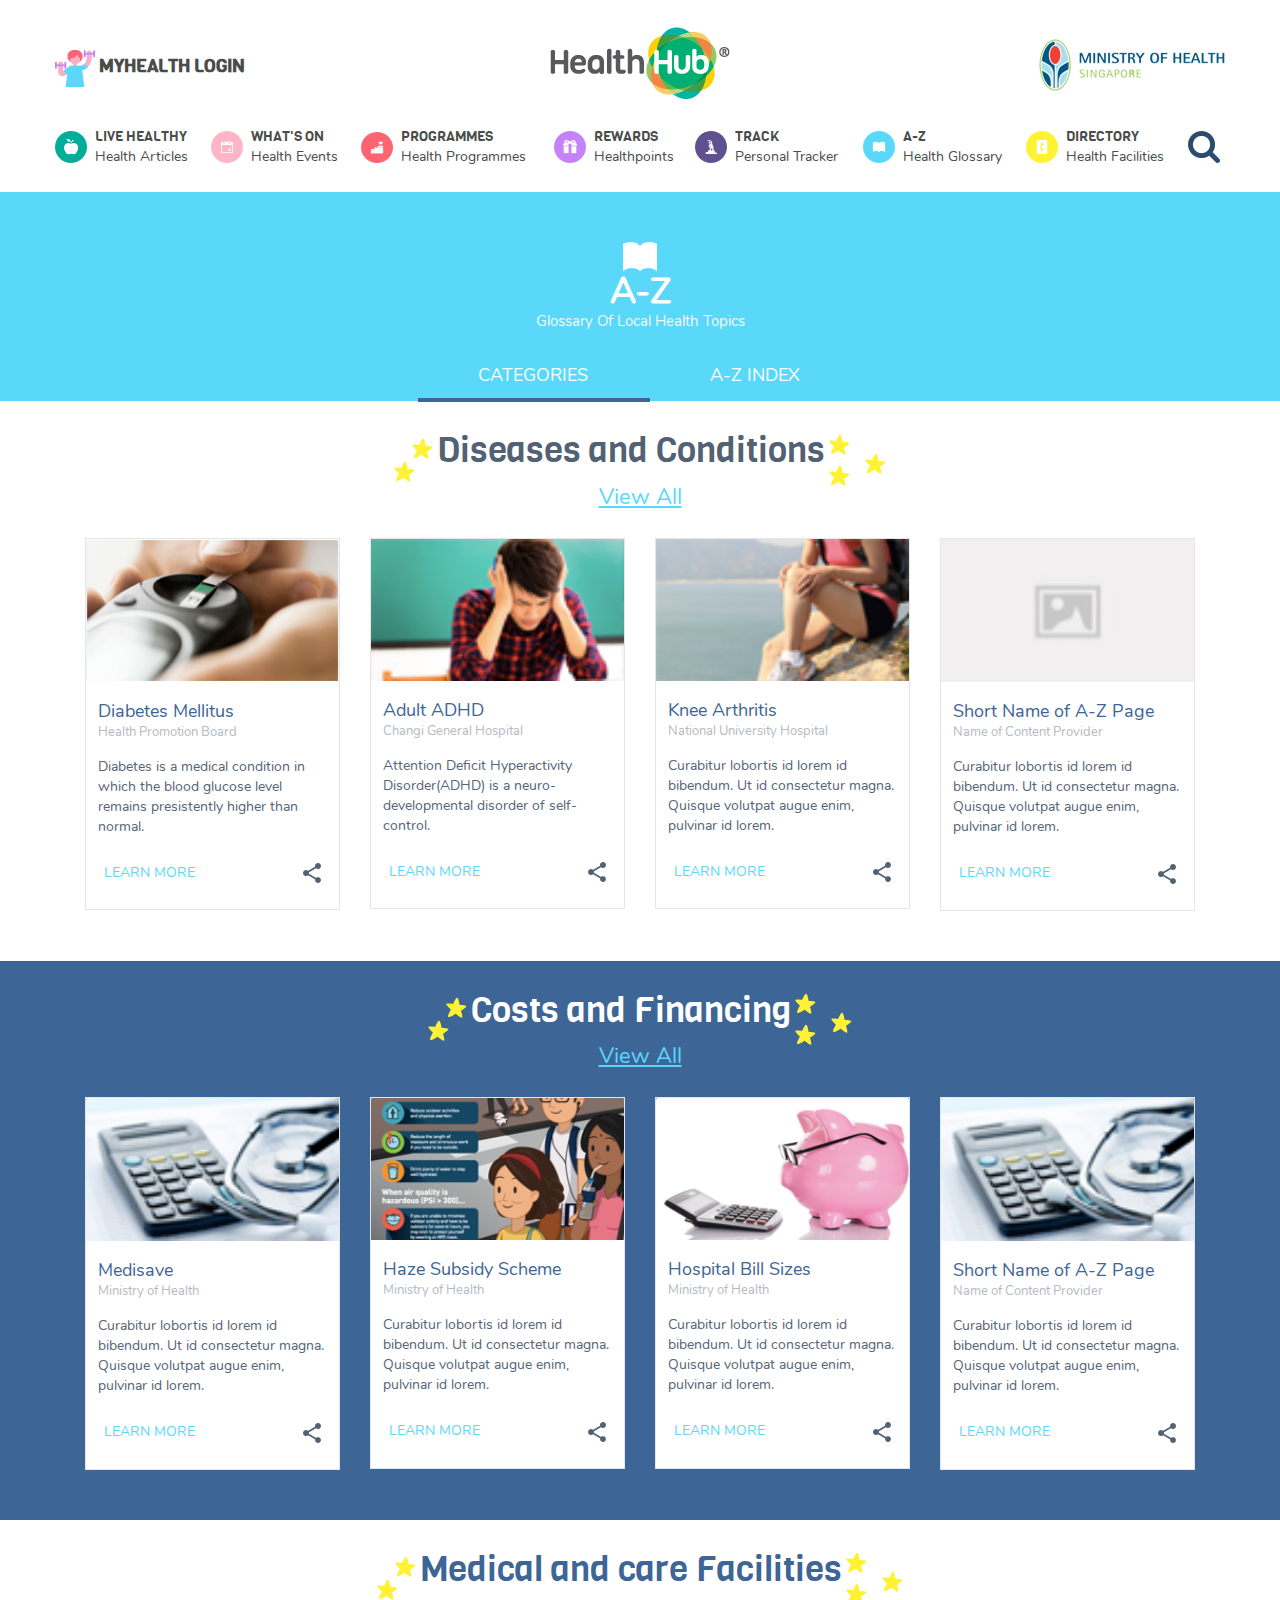
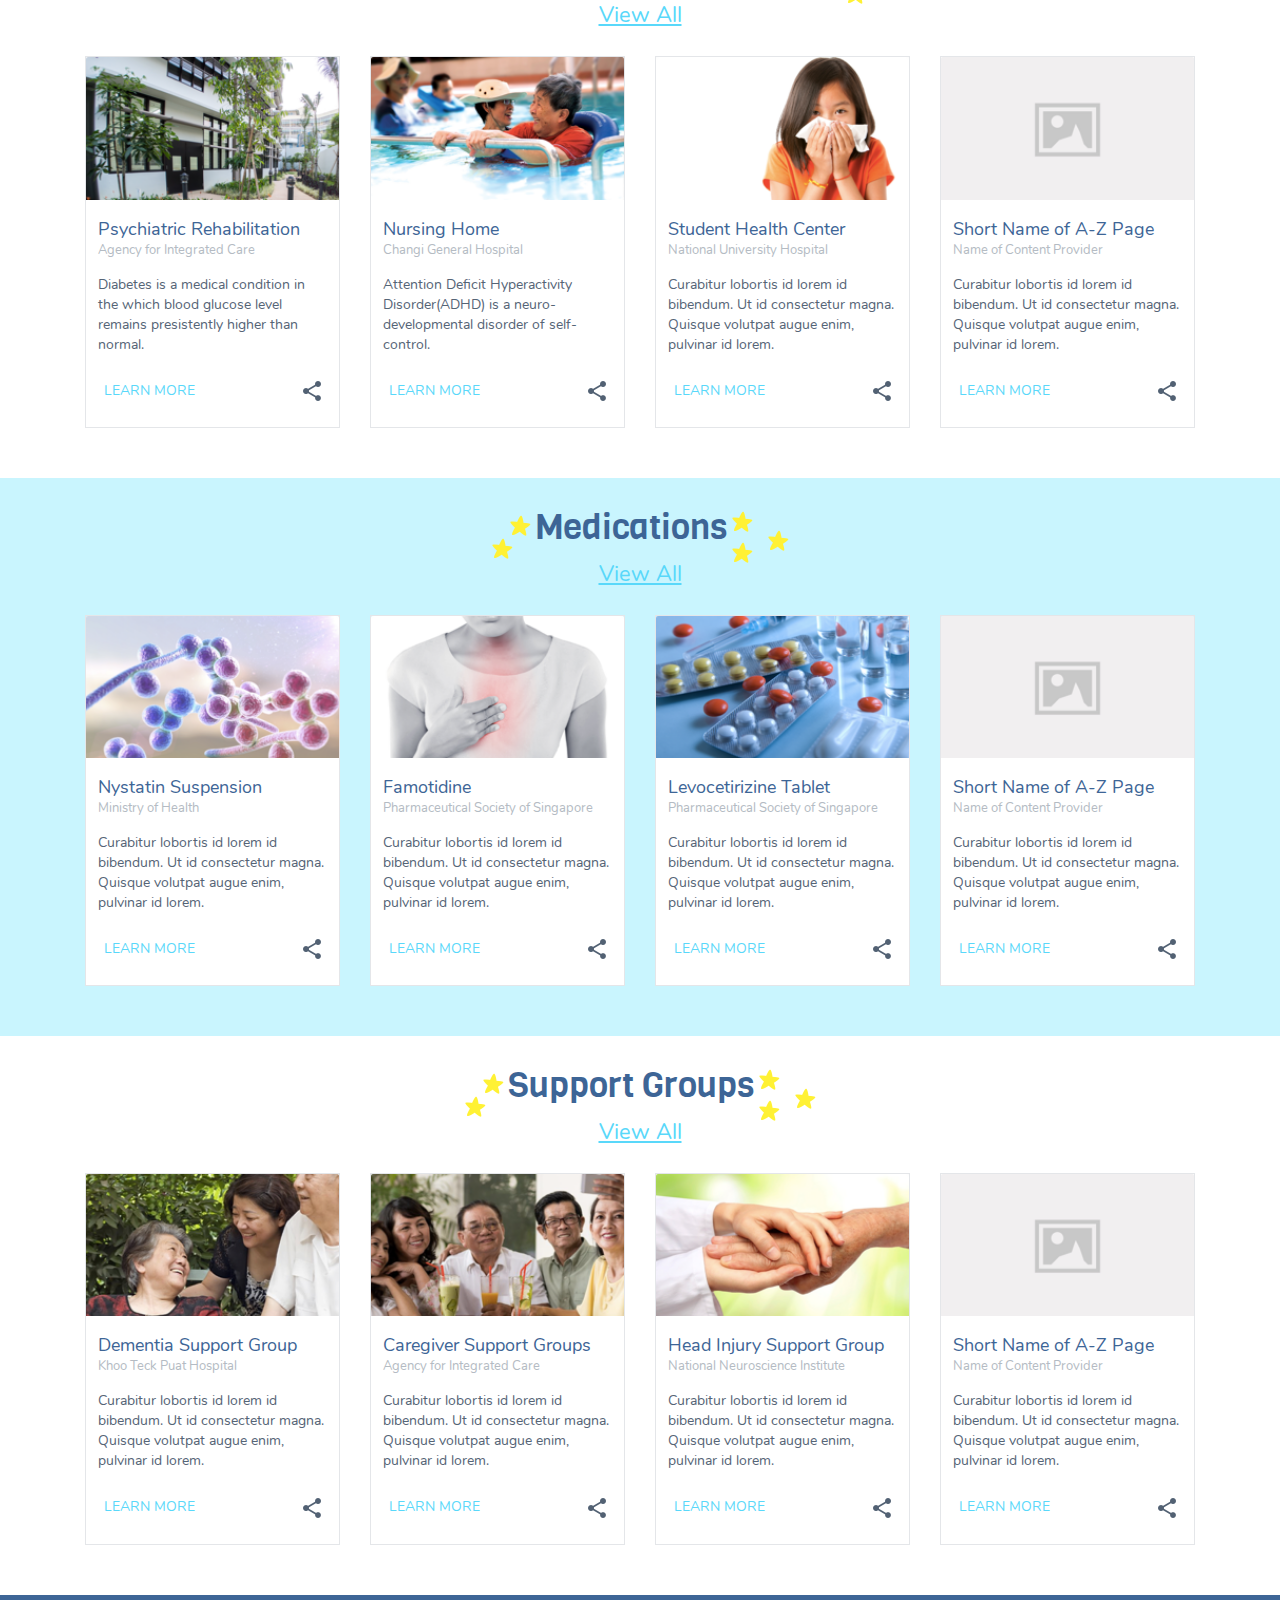
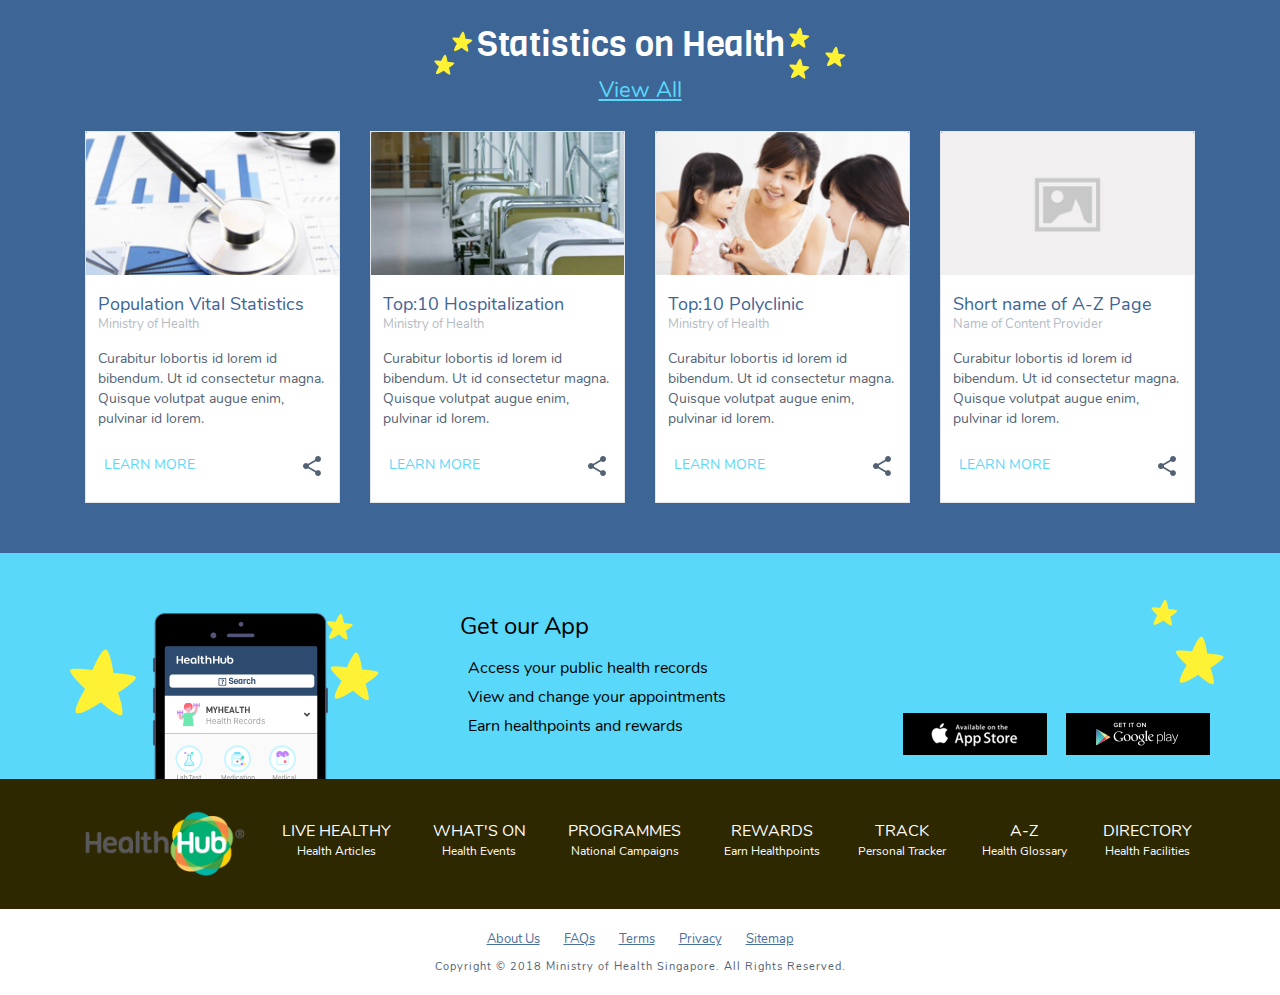
==== commit e0fe3b99: "tab code completed" ====
--- a/index.html
+++ b/index.html
@@ -5,7 +5,6 @@
       <meta name="viewport" content="width=device-width,initial-scale=1.0">
       <link href='css/bootstrap.min.css' rel="stylesheet">
       <link href='css/style.css' rel="stylesheet">
-
    </head>
    <body>
       <header>
@@ -115,626 +114,924 @@
       </header>
       <section class="header-image">
          <div class="container">
-         <div class="row">
-            <div class="col-md-12 banner-text text-center">
-               <img src="images/book-open-shape.png" alt="image" style="width: 3%;">
-               <h1><b>A-Z</b></h1>
-               <span>Glossary of Local Health Topics</span>
-
-
-
-            </div>
-
-         </div>
-<div>
-         <nav class="centered-pills">
-         <ul class="nav nav-pills nav-stacked">
-         <li class="active"><a href=""><b>CATEGORIES</b></a></li>
-         <li><a href=""><b>A-Z INDEX</b></a></li>
-         </ul>
-       </nav></div>
-      </section>
-
-      <section class="section-diseases">
-         <div class="container">
             <div class="row">
-               <!-- <div class="col-md-12 col-sm-12 section-diseases text-center"> -->
-
-               <div class="heading">
-
-                  <h2>Diseases and Conditions</h2>
-                  <a href="">View All</a>
-                  <img class="star1"src="images/ic_star.png" alt="image">
-                   <img class="star" src="images/ic_star2.png" alt="image">
-               </div>
-               <div class="col-md-12 ">
-                  <div class="col-md-3 ">
-                     <div class="myslider">
-                        <div class="main-slide">
-                           <img src="images/diss1.png" class="img-responsive">
-                        </div>
-                        <div class="health-promo">
-                           <h3>Diabetes Mellitus</h3>
-                           <span>Health Promotion Board</span>
-                           <p>Diabetes is a medical condition
-                              in which the blood glucose
-                              level remains presistently higher
-                              than normal.
-                           </p>
-                           <button class="learn-more-slide pull-left">LEARN MORE</button>
-                           <button class="pull-right share-slide">
-                           <img src="images/share.png">
-                           </button>
-                           <div class="clearfix"></div>
-                        </div>
-                     </div>
-                  </div>
-                  <div class="col-md-3 ">
-                     <div class="myslider">
-                        <div class="main-slide">
-                           <img src="images/im04.png" class="img-responsive">
-                        </div>
-                        <div class="health-promo">
-                           <h3>Adult ADHD</h3>
-                           <span>Changi General Hospital</span>
-                           <p>Attention Deficit Hyperactivity
-                             Disorder(ADHD) is a neuro-
-                             developmental disorder of self-
-                             control.
-                           </p>
-                           <button class="learn-more-slide pull-left">LEARN MORE</button>
-                           <button class="pull-right share-slide">
-                           <img src="images/share.png">
-                           </button>
-                           <div class="clearfix"></div>
-                        </div>
-                     </div>
-                  </div>
-                  <div class="col-md-3 ">
-                     <div class="myslider">
-                        <div class="main-slide">
-                           <img src="images/im03.png" class="img-responsive">
-                        </div>
-                        <div class="health-promo">
-                           <h3>Knee Arthritis</h3>
-                           <span>National University Hospital</span>
-                           <p>Curabitur lobortis id lorem id
-                             bibendum. Ut id consectetur
-                             magna. Quisque volutpat augue
-                             enim, pulvinar id lorem.
-                           </p>
-                           <button class="learn-more-slide pull-left">LEARN MORE</button>
-                           <button class="pull-right share-slide">
-                           <img src="images/share.png">
-                           </button>
-                           <div class="clearfix"></div>
-                        </div>
-                     </div>
-                  </div>
-                  <div class="col-md-3 ">
-                     <div class="myslider">
-                        <div class="main-slide">
-                           <img src="images/imu02.jpg" class="img-responsive">
-                        </div>
-                        <div class="health-promo">
-                           <h3>Short Name of A-Z Page</h3>
-                           <span>Name of Content Provider</span>
-                           <p>Curabitur lobortis id lorem id
-                             bibendum. Ut id consectetur
-                             magna. Quisque volutpat augue
-                             enim, pulvinar id lorem.
-                           </p>
-                           <button class="learn-more-slide pull-left">LEARN MORE</button>
-                           <button class="pull-right share-slide">
-                           <img src="images/share.png">
-                           </button>
-                           <div class="clearfix"></div>
-                        </div>
-                     </div>
-                  </div>
-               </div>
+               <div class="col-md-12 banner-text text-center">
+                  <img src="images/book-open-shape.png" alt="image" style="width: 3%;">
+                  <h1><b>A-Z</b></h1>
+                  <span>Glossary of Local Health Topics</span>
+               </div>
+               <ul class="nav nav-tabs tab_navbar">
+                  <li class="active"><a data-toggle="tab" href="#menu">CATEGORIES</a></li>
+                  <li><a data-toggle="tab" href="#menu1">A-Z INDEX</a></li>
+               </ul>
             </div>
          </div>
       </section>
+      <div class="tab-content">
+         <div id="menu" class="tab-pane fade in active">
+            <section class="section-diseases">
+               <div class="container">
+                  <div class="row">
+                     <!-- <div class="col-md-12 col-sm-12 section-diseases text-center"> -->
+                     <div class="heading">
+                        <span><img class="star"src="images/ic_star.png" alt="image"></span>
+                        <h2>Diseases and Conditions</h2>
+                        <span><img class="star" src="images/ic_star2.png" alt="image"></span>
+                        <a href="">View All</a>
+                        <!-- <img class="star1"src="images/ic_star.png" alt="image">
+                           <img class="star" src="images/ic_star2.png" alt="image"> -->
+                     </div>
+                     <div class="col-md-12 ">
+                        <div class="col-md-3 ">
+                           <div class="myslider">
+                              <div class="main-slide">
+                                 <img src="images/diss1.png" class="img-responsive">
+                              </div>
+                              <div class="health-promo">
+                                 <h3>Diabetes Mellitus</h3>
+                                 <span>Health Promotion Board</span>
+                                 <p>Diabetes is a medical condition
+                                    in which the blood glucose
+                                    level remains presistently higher
+                                    than normal.
+                                 </p>
+                                 <button class="learn-more-slide pull-left">LEARN MORE</button>
+                                 <button class="pull-right share-slide">
+                                 <img src="images/share.png">
+                                 </button>
+                                 <div class="clearfix"></div>
+                              </div>
+                           </div>
+                        </div>
+                        <div class="col-md-3 ">
+                           <div class="myslider">
+                              <div class="main-slide">
+                                 <img src="images/im04.png" class="img-responsive">
+                              </div>
+                              <div class="health-promo">
+                                 <h3>Adult ADHD</h3>
+                                 <span>Changi General Hospital</span>
+                                 <p>Attention Deficit Hyperactivity
+                                    Disorder(ADHD) is a neuro-
+                                    developmental disorder of self-
+                                    control.
+                                 </p>
+                                 <button class="learn-more-slide pull-left">LEARN MORE</button>
+                                 <button class="pull-right share-slide">
+                                 <img src="images/share.png">
+                                 </button>
+                                 <div class="clearfix"></div>
+                              </div>
+                           </div>
+                        </div>
+                        <div class="col-md-3 ">
+                           <div class="myslider">
+                              <div class="main-slide">
+                                 <img src="images/im03.png" class="img-responsive">
+                              </div>
+                              <div class="health-promo">
+                                 <h3>Knee Arthritis</h3>
+                                 <span>National University Hospital</span>
+                                 <p>Curabitur lobortis id lorem id
+                                    bibendum. Ut id consectetur
+                                    magna. Quisque volutpat augue
+                                    enim, pulvinar id lorem.
+                                 </p>
+                                 <button class="learn-more-slide pull-left">LEARN MORE</button>
+                                 <button class="pull-right share-slide">
+                                 <img src="images/share.png">
+                                 </button>
+                                 <div class="clearfix"></div>
+                              </div>
+                           </div>
+                        </div>
+                        <div class="col-md-3 ">
+                           <div class="myslider">
+                              <div class="main-slide">
+                                 <img src="images/imu02.jpg" class="img-responsive">
+                              </div>
+                              <div class="health-promo">
+                                 <h3>Short Name of A-Z Page</h3>
+                                 <span>Name of Content Provider</span>
+                                 <p>Curabitur lobortis id lorem id
+                                    bibendum. Ut id consectetur
+                                    magna. Quisque volutpat augue
+                                    enim, pulvinar id lorem.
+                                 </p>
+                                 <button class="learn-more-slide pull-left">LEARN MORE</button>
+                                 <button class="pull-right share-slide">
+                                 <img src="images/share.png">
+                                 </button>
+                                 <div class="clearfix"></div>
+                              </div>
+                           </div>
+                        </div>
+                     </div>
+                  </div>
+                  <!---------- row -------------->
+               </div>
+            </section>
+            <section class="section-cost">
+               <div class="container">
+                  <div class="row">
+                     <!-- <div class="col-md-12 col-sm-12 section-diseases text-center"> -->
+                     <div class="heading-cost">
+                        <img class="star"src="images/ic_star.png" alt="image">
+                        <h2>Costs and Financing</h2>
+                        <img class="star" src="images/ic_star2.png" alt="image">
+                        <a href="">View All</a>
+                     </div>
+                     <div class="col-md-12 ">
+                        <div class="col-md-3 ">
+                           <div class="myslider">
+                              <div class="main-slide">
+                                 <img src="images/image1.jpg" class="img-responsive">
+                              </div>
+                              <div class="health-promo">
+                                 <h3>Medisave</h3>
+                                 <span>Ministry of Health</span>
+                                 <p>Curabitur lobortis id lorem id
+                                    bibendum. Ut id consectetur
+                                    magna. Quisque volutpat augue
+                                    enim, pulvinar id lorem.
+                                 </p>
+                                 <button class="learn-more-slide pull-left">LEARN MORE</button>
+                                 <button class="pull-right share-slide">
+                                 <img src="images/share.png">
+                                 </button>
+                                 <div class="clearfix"></div>
+                              </div>
+                           </div>
+                        </div>
+                        <div class="col-md-3 ">
+                           <div class="myslider">
+                              <div class="main-slide">
+                                 <img src="images/cost_02.png" class="img-responsive">
+                              </div>
+                              <div class="health-promo">
+                                 <h3>Haze Subsidy Scheme</h3>
+                                 <span>Ministry of Health</span>
+                                 <p>Curabitur lobortis id lorem id
+                                    bibendum. Ut id consectetur
+                                    magna. Quisque volutpat augue
+                                    enim, pulvinar id lorem.
+                                 </p>
+                                 <button class="learn-more-slide pull-left">LEARN MORE</button>
+                                 <button class="pull-right share-slide">
+                                 <img src="images/share.png">
+                                 </button>
+                                 <div class="clearfix"></div>
+                              </div>
+                           </div>
+                        </div>
+                        <div class="col-md-3 ">
+                           <div class="myslider">
+                              <div class="main-slide">
+                                 <img src="images/cost_03.png" class="img-responsive">
+                              </div>
+                              <div class="health-promo">
+                                 <h3>Hospital Bill Sizes</h3>
+                                 <span>Ministry of Health</span>
+                                 <p>Curabitur lobortis id lorem id
+                                    bibendum. Ut id consectetur
+                                    magna. Quisque volutpat augue
+                                    enim, pulvinar id lorem.
+                                 </p>
+                                 <button class="learn-more-slide pull-left">LEARN MORE</button>
+                                 <button class="pull-right share-slide">
+                                 <img src="images/share.png">
+                                 </button>
+                                 <div class="clearfix"></div>
+                              </div>
+                           </div>
+                        </div>
+                        <div class="col-md-3 ">
+                           <div class="myslider">
+                              <div class="main-slide">
+                                 <img src="images/image1.jpg" class="img-responsive">
+                              </div>
+                              <div class="health-promo">
+                                 <h3>Short Name of A-Z Page</h3>
+                                 <span>Name of Content Provider</span>
+                                 <p>Curabitur lobortis id lorem id
+                                    bibendum. Ut id consectetur
+                                    magna. Quisque volutpat augue
+                                    enim, pulvinar id lorem.
+                                 </p>
+                                 <button class="learn-more-slide pull-left">LEARN MORE</button>
+                                 <button class="pull-right share-slide">
+                                 <img src="images/share.png">
+                                 </button>
+                                 <div class="clearfix"></div>
+                              </div>
+                           </div>
+                        </div>
+                     </div>
+                  </div>
+               </div>
+            </section>
+            <section class="section-medical">
+               <div class="container">
+                  <div class="row">
+                     <!-- <div class="col-md-12 col-sm-12 section-diseases text-center"> -->
+                     <div class="heading">
+                        <img class="star"src="images/ic_star.png" alt="image">
+                        <h2 style="color: #3d6596;">Medical and care Facilities</h2>
+                        <img class="star" src="images/ic_star2.png" alt="image">
+                        <a href="">View All</a>
+                     </div>
+                     <div class="col-md-12 ">
+                        <div class="col-md-3 ">
+                           <div class="myslider">
+                              <div class="main-slide">
+                                 <img src="images/medical_01.png" class="img-responsive">
+                              </div>
+                              <div class="health-promo">
+                                 <h3>Psychiatric Rehabilitation</h3>
+                                 <span>Agency for Integrated Care</span>
+                                 <p>Diabetes is a medical condition
+                                    in the which blood glucose
+                                    level remains presistently higher
+                                    than normal.
+                                 </p>
+                                 <button class="learn-more-slide pull-left">LEARN MORE</button>
+                                 <button class="pull-right share-slide">
+                                 <img src="images/share.png">
+                                 </button>
+                                 <div class="clearfix"></div>
+                              </div>
+                           </div>
+                        </div>
+                        <div class="col-md-3 ">
+                           <div class="myslider">
+                              <div class="main-slide">
+                                 <img src="images/medical_02.png" class="img-responsive">
+                              </div>
+                              <div class="health-promo">
+                                 <h3>Nursing Home</h3>
+                                 <span>Changi General Hospital</span>
+                                 <p>Attention Deficit Hyperactivity
+                                    Disorder(ADHD) is a neuro-
+                                    developmental disorder of self-
+                                    control.
+                                 </p>
+                                 <button class="learn-more-slide pull-left">LEARN MORE</button>
+                                 <button class="pull-right share-slide">
+                                 <img src="images/share.png">
+                                 </button>
+                                 <div class="clearfix"></div>
+                              </div>
+                           </div>
+                        </div>
+                        <div class="col-md-3 ">
+                           <div class="myslider">
+                              <div class="main-slide">
+                                 <img src="images/medical_03.png" class="img-responsive">
+                              </div>
+                              <div class="health-promo">
+                                 <h3>Student Health Center</h3>
+                                 <span>National University Hospital</span>
+                                 <p>Curabitur lobortis id lorem id
+                                    bibendum. Ut id consectetur
+                                    magna. Quisque volutpat augue
+                                    enim, pulvinar id lorem.
+                                 </p>
+                                 <button class="learn-more-slide pull-left">LEARN MORE</button>
+                                 <button class="pull-right share-slide">
+                                 <img src="images/share.png">
+                                 </button>
+                                 <div class="clearfix"></div>
+                              </div>
+                           </div>
+                        </div>
+                        <div class="col-md-3 ">
+                           <div class="myslider">
+                              <div class="main-slide">
+                                 <img src="images/medical_04.png" class="img-responsive">
+                              </div>
+                              <div class="health-promo">
+                                 <h3>Short Name of A-Z Page</h3>
+                                 <span>Name of Content Provider</span>
+                                 <p>Curabitur lobortis id lorem id
+                                    bibendum. Ut id consectetur
+                                    magna. Quisque volutpat augue
+                                    enim, pulvinar id lorem.
+                                 </p>
+                                 <button class="learn-more-slide pull-left">LEARN MORE</button>
+                                 <button class="pull-right share-slide">
+                                 <img src="images/share.png">
+                                 </button>
+                                 <div class="clearfix"></div>
+                              </div>
+                           </div>
+                        </div>
+                     </div>
+                  </div>
+               </div>
+            </section>
+            <section class="section-medications">
+               <div class="container">
+                  <div class="row">
+                     <!-- <div class="col-md-12 col-sm-12 section-diseases text-center"> -->
+                     <div class="heading">
+                        <img class="star"src="images/ic_star.png" alt="image">
+                        <h2  style="color: #3d6596;">Medications</h2>
+                        <img class="star" src="images/ic_star2.png" alt="image">
+                        <a href="">View All</a>
+                     </div>
+                     <div class="col-md-12 ">
+                        <div class="col-md-3 ">
+                           <div class="myslider">
+                              <div class="main-slide">
+                                 <img src="images/medication_01.png" class="img-responsive">
+                              </div>
+                              <div class="health-promo">
+                                 <h3>Nystatin Suspension</h3>
+                                 <span>Ministry of Health</span>
+                                 <p>Curabitur lobortis id lorem id
+                                    bibendum. Ut id consectetur
+                                    magna. Quisque volutpat augue
+                                    enim, pulvinar id lorem.
+                                 </p>
+                                 <button class="learn-more-slide pull-left">LEARN MORE</button>
+                                 <button class="pull-right share-slide">
+                                 <img src="images/share.png">
+                                 </button>
+                                 <div class="clearfix"></div>
+                              </div>
+                           </div>
+                        </div>
+                        <div class="col-md-3 ">
+                           <div class="myslider">
+                              <div class="main-slide">
+                                 <img src="images/medication_02.png" class="img-responsive">
+                              </div>
+                              <div class="health-promo">
+                                 <h3>Famotidine</h3>
+                                 <span>Pharmaceutical Society of Singapore</span>
+                                 <p>Curabitur lobortis id lorem id
+                                    bibendum. Ut id consectetur
+                                    magna. Quisque volutpat augue
+                                    enim, pulvinar id lorem.
+                                 </p>
+                                 <button class="learn-more-slide pull-left">LEARN MORE</button>
+                                 <button class="pull-right share-slide">
+                                 <img src="images/share.png">
+                                 </button>
+                                 <div class="clearfix"></div>
+                              </div>
+                           </div>
+                        </div>
+                        <div class="col-md-3 ">
+                           <div class="myslider">
+                              <div class="main-slide">
+                                 <img src="images/medication_03.png" class="img-responsive">
+                              </div>
+                              <div class="health-promo">
+                                 <h3>Levocetirizine Tablet</h3>
+                                 <span>Pharmaceutical Society of Singapore</span>
+                                 <p>Curabitur lobortis id lorem id
+                                    bibendum. Ut id consectetur
+                                    magna. Quisque volutpat augue
+                                    enim, pulvinar id lorem.
+                                 </p>
+                                 <button class="learn-more-slide pull-left">LEARN MORE</button>
+                                 <button class="pull-right share-slide">
+                                 <img src="images/share.png">
+                                 </button>
+                                 <div class="clearfix"></div>
+                              </div>
+                           </div>
+                        </div>
+                        <div class="col-md-3 ">
+                           <div class="myslider">
+                              <div class="main-slide">
+                                 <img src="images/medication_04.png" class="img-responsive">
+                              </div>
+                              <div class="health-promo">
+                                 <h3>Short Name of A-Z Page</h3>
+                                 <span>Name of Content Provider</span>
+                                 <p>Curabitur lobortis id lorem id
+                                    bibendum. Ut id consectetur
+                                    magna. Quisque volutpat augue
+                                    enim, pulvinar id lorem.
+                                 </p>
+                                 <button class="learn-more-slide pull-left">LEARN MORE</button>
+                                 <button class="pull-right share-slide">
+                                 <img src="images/share.png">
+                                 </button>
+                                 <div class="clearfix"></div>
+                              </div>
+                           </div>
+                        </div>
+                     </div>
+                  </div>
+               </div>
+            </section>
+            <section class="section-support">
+               <div class="container">
+                  <div class="row">
+                     <!-- <div class="col-md-12 col-sm-12 section-diseases text-center"> -->
+                     <div class="heading">
+                        <img class="star"src="images/ic_star.png" alt="image">
+                        <h2  style="color: #3d6596;">Support Groups</h2>
+                        <img class="star" src="images/ic_star2.png" alt="image">
+                        <a href="">View All</a>
+                     </div>
+                     <div class="col-md-12 ">
+                        <div class="col-md-3 ">
+                           <div class="myslider">
+                              <div class="main-slide">
+                                 <img src="images/support_01.png" class="img-responsive">
+                              </div>
+                              <div class="health-promo">
+                                 <h3>Dementia Support Group</h3>
+                                 <span>Khoo Teck Puat Hospital</span>
+                                 <p>Curabitur lobortis id lorem id
+                                    bibendum. Ut id consectetur
+                                    magna. Quisque volutpat augue
+                                    enim, pulvinar id lorem.
+                                 </p>
+                                 <button class="learn-more-slide pull-left">LEARN MORE</button>
+                                 <button class="pull-right share-slide">
+                                 <img src="images/share.png">
+                                 </button>
+                                 <div class="clearfix"></div>
+                              </div>
+                           </div>
+                        </div>
+                        <div class="col-md-3 ">
+                           <div class="myslider">
+                              <div class="main-slide">
+                                 <img src="images/support_02.png" class="img-responsive">
+                              </div>
+                              <div class="health-promo">
+                                 <h3>Caregiver Support Groups</h3>
+                                 <span>Agency for Integrated Care</span>
+                                 <p>Curabitur lobortis id lorem id
+                                    bibendum. Ut id consectetur
+                                    magna. Quisque volutpat augue
+                                    enim, pulvinar id lorem.
+                                 </p>
+                                 <button class="learn-more-slide pull-left">LEARN MORE</button>
+                                 <button class="pull-right share-slide">
+                                 <img src="images/share.png">
+                                 </button>
+                                 <div class="clearfix"></div>
+                              </div>
+                           </div>
+                        </div>
+                        <div class="col-md-3 ">
+                           <div class="myslider">
+                              <div class="main-slide">
+                                 <img src="images/support_03.png" class="img-responsive">
+                              </div>
+                              <div class="health-promo">
+                                 <h3>Head Injury Support Group</h3>
+                                 <span>National Neuroscience Institute</span>
+                                 <p>Curabitur lobortis id lorem id
+                                    bibendum. Ut id consectetur
+                                    magna. Quisque volutpat augue
+                                    enim, pulvinar id lorem.
+                                 </p>
+                                 <button class="learn-more-slide pull-left">LEARN MORE</button>
+                                 <button class="pull-right share-slide">
+                                 <img src="images/share.png">
+                                 </button>
+                                 <div class="clearfix"></div>
+                              </div>
+                           </div>
+                        </div>
+                        <div class="col-md-3 ">
+                           <div class="myslider">
+                              <div class="main-slide">
+                                 <img src="images/support_04.png" class="img-responsive">
+                              </div>
+                              <div class="health-promo">
+                                 <h3>Short Name of A-Z Page</h3>
+                                 <span>Name of Content Provider</span>
+                                 <p>Curabitur lobortis id lorem id
+                                    bibendum. Ut id consectetur
+                                    magna. Quisque volutpat augue
+                                    enim, pulvinar id lorem.
+                                 </p>
+                                 <button class="learn-more-slide pull-left">LEARN MORE</button>
+                                 <button class="pull-right share-slide">
+                                 <img src="images/share.png">
+                                 </button>
+                                 <div class="clearfix"></div>
+                              </div>
+                           </div>
+                        </div>
+                     </div>
+                  </div>
+               </div>
+            </section>
+            <section class="section-cost">
+               <div class="container">
+                  <div class="row">
+                     <!-- <div class="col-md-12 col-sm-12 section-diseases text-center"> -->
+                     <div class="heading-cost">
+                        <img class="star"src="images/ic_star.png" alt="image">
+                        <h2>Statistics on Health</h2>
+                        <img class="star" src="images/ic_star2.png" alt="image">
+                        <a href="">View All</a>
+                     </div>
+                     <div class="col-md-12 ">
+                        <div class="col-md-3 ">
+                           <div class="myslider">
+                              <div class="main-slide">
+                                 <img src="images/stats_01.png" class="img-responsive">
+                              </div>
+                              <div class="health-promo">
+                                 <h3>Population Vital Statistics</h3>
+                                 <span>Ministry of Health</span>
+                                 <p>Curabitur lobortis id lorem id
+                                    bibendum. Ut id consectetur
+                                    magna. Quisque volutpat augue
+                                    enim, pulvinar id lorem.
+                                 </p>
+                                 <button class="learn-more-slide pull-left">LEARN MORE</button>
+                                 <button class="pull-right share-slide">
+                                 <img src="images/share.png">
+                                 </button>
+                                 <div class="clearfix"></div>
+                              </div>
+                           </div>
+                        </div>
+                        <div class="col-md-3 ">
+                           <div class="myslider">
+                              <div class="main-slide">
+                                 <img src="images/stats_02.png" class="img-responsive">
+                              </div>
+                              <div class="health-promo">
+                                 <h3>Top:10 Hospitalization</h3>
+                                 <span>Ministry of Health</span>
+                                 <p>Curabitur lobortis id lorem id
+                                    bibendum. Ut id consectetur
+                                    magna. Quisque volutpat augue
+                                    enim, pulvinar id lorem.
+                                 </p>
+                                 <button class="learn-more-slide pull-left">LEARN MORE</button>
+                                 <button class="pull-right share-slide">
+                                 <img src="images/share.png">
+                                 </button>
+                                 <div class="clearfix"></div>
+                              </div>
+                           </div>
+                        </div>
+                        <div class="col-md-3 ">
+                           <div class="myslider">
+                              <div class="main-slide">
+                                 <img src="images/stats_03.png" class="img-responsive">
+                              </div>
+                              <div class="health-promo">
+                                 <h3>Top:10 Polyclinic</h3>
+                                 <span>Ministry of Health</span>
+                                 <p>Curabitur lobortis id lorem id
+                                    bibendum. Ut id consectetur
+                                    magna. Quisque volutpat augue
+                                    enim, pulvinar id lorem.
+                                 </p>
+                                 <button class="learn-more-slide pull-left">LEARN MORE</button>
+                                 <button class="pull-right share-slide">
+                                 <img src="images/share.png">
+                                 </button>
+                                 <div class="clearfix"></div>
+                              </div>
+                           </div>
+                        </div>
+                        <div class="col-md-3 ">
+                           <div class="myslider">
+                              <div class="main-slide">
+                                 <img src="images/stats_04.png" class="img-responsive">
+                              </div>
+                              <div class="health-promo">
+                                 <h3>Short name of A-Z Page</h3>
+                                 <span>Name of Content Provider</span>
+                                 <p>Curabitur lobortis id lorem id
+                                    bibendum. Ut id consectetur
+                                    magna. Quisque volutpat augue
+                                    enim, pulvinar id lorem.
+                                 </p>
+                                 <button class="learn-more-slide pull-left">LEARN MORE</button>
+                                 <button class="pull-right share-slide">
+                                 <img src="images/share.png">
+                                 </button>
+                                 <div class="clearfix"></div>
+                              </div>
+                           </div>
+                        </div>
+                     </div>
+                  </div>
+               </div>
+            </section>
+         </div>
+         <div id="menu1" class="tab-pane fade">
+            <section class="section-medical">
+               <div class="container">
+                  <div class="row">
+                     <!-- <div class="col-md-12 col-sm-12 section-diseases text-center"> -->
+                     <div class="heading">
+                        <img class="star"src="images/ic_star.png" alt="image">
+                        <h2 style="color: #3d6596;">Medical and care Facilities</h2>
+                        <img class="star" src="images/ic_star2.png" alt="image">
+                        <a href="">View All</a>
+                     </div>
+                     <div class="col-md-12 ">
+                        <div class="col-md-3 ">
+                           <div class="myslider">
+                              <div class="main-slide">
+                                 <img src="images/medical_01.png" class="img-responsive">
+                              </div>
+                              <div class="health-promo">
+                                 <h3>Psychiatric Rehabilitation</h3>
+                                 <span>Agency for Integrated Care</span>
+                                 <p>Diabetes is a medical condition
+                                    in the which blood glucose
+                                    level remains presistently higher
+                                    than normal.
+                                 </p>
+                                 <button class="learn-more-slide pull-left">LEARN MORE</button>
+                                 <button class="pull-right share-slide">
+                                 <img src="images/share.png">
+                                 </button>
+                                 <div class="clearfix"></div>
+                              </div>
+                           </div>
+                        </div>
+                        <div class="col-md-3 ">
+                           <div class="myslider">
+                              <div class="main-slide">
+                                 <img src="images/medical_02.png" class="img-responsive">
+                              </div>
+                              <div class="health-promo">
+                                 <h3>Nursing Home</h3>
+                                 <span>Changi General Hospital</span>
+                                 <p>Attention Deficit Hyperactivity
+                                    Disorder(ADHD) is a neuro-
+                                    developmental disorder of self-
+                                    control.
+                                 </p>
+                                 <button class="learn-more-slide pull-left">LEARN MORE</button>
+                                 <button class="pull-right share-slide">
+                                 <img src="images/share.png">
+                                 </button>
+                                 <div class="clearfix"></div>
+                              </div>
+                           </div>
+                        </div>
+                        <div class="col-md-3 ">
+                           <div class="myslider">
+                              <div class="main-slide">
+                                 <img src="images/medical_03.png" class="img-responsive">
+                              </div>
+                              <div class="health-promo">
+                                 <h3>Student Health Center</h3>
+                                 <span>National University Hospital</span>
+                                 <p>Curabitur lobortis id lorem id
+                                    bibendum. Ut id consectetur
+                                    magna. Quisque volutpat augue
+                                    enim, pulvinar id lorem.
+                                 </p>
+                                 <button class="learn-more-slide pull-left">LEARN MORE</button>
+                                 <button class="pull-right share-slide">
+                                 <img src="images/share.png">
+                                 </button>
+                                 <div class="clearfix"></div>
+                              </div>
+                           </div>
+                        </div>
+                        <div class="col-md-3 ">
+                           <div class="myslider">
+                              <div class="main-slide">
+                                 <img src="images/medical_04.png" class="img-responsive">
+                              </div>
+                              <div class="health-promo">
+                                 <h3>Short Name of A-Z Page</h3>
+                                 <span>Name of Content Provider</span>
+                                 <p>Curabitur lobortis id lorem id
+                                    bibendum. Ut id consectetur
+                                    magna. Quisque volutpat augue
+                                    enim, pulvinar id lorem.
+                                 </p>
+                                 <button class="learn-more-slide pull-left">LEARN MORE</button>
+                                 <button class="pull-right share-slide">
+                                 <img src="images/share.png">
+                                 </button>
+                                 <div class="clearfix"></div>
+                              </div>
+                           </div>
+                        </div>
+                     </div>
+                  </div>
+               </div>
+            </section>
+            <section class="section-medications">
+               <div class="container">
+                  <div class="row">
+                     <!-- <div class="col-md-12 col-sm-12 section-diseases text-center"> -->
+                     <div class="heading">
+                        <img class="star"src="images/ic_star.png" alt="image">
+                        <h2  style="color: #3d6596;">Medications</h2>
+                        <img class="star" src="images/ic_star2.png" alt="image">
+                        <a href="">View All</a>
+                     </div>
+                     <div class="col-md-12 ">
+                        <div class="col-md-3 ">
+                           <div class="myslider">
+                              <div class="main-slide">
+                                 <img src="images/medication_01.png" class="img-responsive">
+                              </div>
+                              <div class="health-promo">
+                                 <h3>Nystatin Suspension</h3>
+                                 <span>Ministry of Health</span>
+                                 <p>Curabitur lobortis id lorem id
+                                    bibendum. Ut id consectetur
+                                    magna. Quisque volutpat augue
+                                    enim, pulvinar id lorem.
+                                 </p>
+                                 <button class="learn-more-slide pull-left">LEARN MORE</button>
+                                 <button class="pull-right share-slide">
+                                 <img src="images/share.png">
+                                 </button>
+                                 <div class="clearfix"></div>
+                              </div>
+                           </div>
+                        </div>
+                        <div class="col-md-3 ">
+                           <div class="myslider">
+                              <div class="main-slide">
+                                 <img src="images/medication_02.png" class="img-responsive">
+                              </div>
+                              <div class="health-promo">
+                                 <h3>Famotidine</h3>
+                                 <span>Pharmaceutical Society of Singapore</span>
+                                 <p>Curabitur lobortis id lorem id
+                                    bibendum. Ut id consectetur
+                                    magna. Quisque volutpat augue
+                                    enim, pulvinar id lorem.
+                                 </p>
+                                 <button class="learn-more-slide pull-left">LEARN MORE</button>
+                                 <button class="pull-right share-slide">
+                                 <img src="images/share.png">
+                                 </button>
+                                 <div class="clearfix"></div>
+                              </div>
+                           </div>
+                        </div>
+                        <div class="col-md-3 ">
+                           <div class="myslider">
+                              <div class="main-slide">
+                                 <img src="images/medication_03.png" class="img-responsive">
+                              </div>
+                              <div class="health-promo">
+                                 <h3>Levocetirizine Tablet</h3>
+                                 <span>Pharmaceutical Society of Singapore</span>
+                                 <p>Curabitur lobortis id lorem id
+                                    bibendum. Ut id consectetur
+                                    magna. Quisque volutpat augue
+                                    enim, pulvinar id lorem.
+                                 </p>
+                                 <button class="learn-more-slide pull-left">LEARN MORE</button>
+                                 <button class="pull-right share-slide">
+                                 <img src="images/share.png">
+                                 </button>
+                                 <div class="clearfix"></div>
+                              </div>
+                           </div>
+                        </div>
+                        <div class="col-md-3 ">
+                           <div class="myslider">
+                              <div class="main-slide">
+                                 <img src="images/medication_04.png" class="img-responsive">
+                              </div>
+                              <div class="health-promo">
+                                 <h3>Short Name of A-Z Page</h3>
+                                 <span>Name of Content Provider</span>
+                                 <p>Curabitur lobortis id lorem id
+                                    bibendum. Ut id consectetur
+                                    magna. Quisque volutpat augue
+                                    enim, pulvinar id lorem.
+                                 </p>
+                                 <button class="learn-more-slide pull-left">LEARN MORE</button>
+                                 <button class="pull-right share-slide">
+                                 <img src="images/share.png">
+                                 </button>
+                                 <div class="clearfix"></div>
+                              </div>
+                           </div>
+                        </div>
+                     </div>
+                  </div>
+               </div>
+            </section>
+            <section class="section-cost">
+               <div class="container">
+                  <div class="row">
+                     <!-- <div class="col-md-12 col-sm-12 section-diseases text-center"> -->
+                     <div class="heading-cost">
+                        <img class="star"src="images/ic_star.png" alt="image">
+                        <h2>Statistics on Health</h2>
+                        <img class="star" src="images/ic_star2.png" alt="image">
+                        <a href="">View All</a>
+                     </div>
+                     <div class="col-md-12 ">
+                        <div class="col-md-3 ">
+                           <div class="myslider">
+                              <div class="main-slide">
+                                 <img src="images/stats_01.png" class="img-responsive">
+                              </div>
+                              <div class="health-promo">
+                                 <h3>Population Vital Statistics</h3>
+                                 <span>Ministry of Health</span>
+                                 <p>Curabitur lobortis id lorem id
+                                    bibendum. Ut id consectetur
+                                    magna. Quisque volutpat augue
+                                    enim, pulvinar id lorem.
+                                 </p>
+                                 <button class="learn-more-slide pull-left">LEARN MORE</button>
+                                 <button class="pull-right share-slide">
+                                 <img src="images/share.png">
+                                 </button>
+                                 <div class="clearfix"></div>
+                              </div>
+                           </div>
+                        </div>
+                        <div class="col-md-3 ">
+                           <div class="myslider">
+                              <div class="main-slide">
+                                 <img src="images/stats_02.png" class="img-responsive">
+                              </div>
+                              <div class="health-promo">
+                                 <h3>Top:10 Hospitalization</h3>
+                                 <span>Ministry of Health</span>
+                                 <p>Curabitur lobortis id lorem id
+                                    bibendum. Ut id consectetur
+                                    magna. Quisque volutpat augue
+                                    enim, pulvinar id lorem.
+                                 </p>
+                                 <button class="learn-more-slide pull-left">LEARN MORE</button>
+                                 <button class="pull-right share-slide">
+                                 <img src="images/share.png">
+                                 </button>
+                                 <div class="clearfix"></div>
+                              </div>
+                           </div>
+                        </div>
+                        <div class="col-md-3 ">
+                           <div class="myslider">
+                              <div class="main-slide">
+                                 <img src="images/stats_03.png" class="img-responsive">
+                              </div>
+                              <div class="health-promo">
+                                 <h3>Top:10 Polyclinic</h3>
+                                 <span>Ministry of Health</span>
+                                 <p>Curabitur lobortis id lorem id
+                                    bibendum. Ut id consectetur
+                                    magna. Quisque volutpat augue
+                                    enim, pulvinar id lorem.
+                                 </p>
+                                 <button class="learn-more-slide pull-left">LEARN MORE</button>
+                                 <button class="pull-right share-slide">
+                                 <img src="images/share.png">
+                                 </button>
+                                 <div class="clearfix"></div>
+                              </div>
+                           </div>
+                        </div>
+                        <div class="col-md-3 ">
+                           <div class="myslider">
+                              <div class="main-slide">
+                                 <img src="images/stats_04.png" class="img-responsive">
+                              </div>
+                              <div class="health-promo">
+                                 <h3>Short name of A-Z Page</h3>
+                                 <span>Name of Content Provider</span>
+                                 <p>Curabitur lobortis id lorem id
+                                    bibendum. Ut id consectetur
+                                    magna. Quisque volutpat augue
+                                    enim, pulvinar id lorem.
+                                 </p>
+                                 <button class="learn-more-slide pull-left">LEARN MORE</button>
+                                 <button class="pull-right share-slide">
+                                 <img src="images/share.png">
+                                 </button>
+                                 <div class="clearfix"></div>
+                              </div>
+                           </div>
+                        </div>
+                     </div>
+                  </div>
+               </div>
+            </section>
 
-      <section class="section-cost">
-         <div class="container">
-            <div class="row">
-               <!-- <div class="col-md-12 col-sm-12 section-diseases text-center"> -->
-               <div class="heading-cost">
-                  <img class="star1"src="images/ic_star.png" alt="image">
-                  <img class="star" src="images/ic_star2.png" alt="image">
-                  <h2>Costs and Financing</h2>
-                  <a href="">View All</a>
-               </div>
-               <div class="col-md-12 ">
-                  <div class="col-md-3 ">
-                     <div class="myslider">
-                        <div class="main-slide">
-                           <img src="images/image1.jpg" class="img-responsive">
-                        </div>
-                        <div class="health-promo">
-                           <h3>Medisave</h3>
-                           <span>Ministry of Health</span>
-                           <p>Curabitur lobortis id lorem id
-                             bibendum. Ut id consectetur
-                             magna. Quisque volutpat augue
-                             enim, pulvinar id lorem.
-                           </p>
-                           <button class="learn-more-slide pull-left">LEARN MORE</button>
-                           <button class="pull-right share-slide">
-                           <img src="images/share.png">
-                           </button>
-                           <div class="clearfix"></div>
-                        </div>
-                     </div>
-                  </div>
-                  <div class="col-md-3 ">
-                     <div class="myslider">
-                        <div class="main-slide">
-                           <img src="images/cost_02.png" class="img-responsive">
-                        </div>
-                        <div class="health-promo">
-                           <h3>Haze Subsidy Scheme</h3>
-                           <span>Ministry of Health</span>
-                           <p>Curabitur lobortis id lorem id
-                             bibendum. Ut id consectetur
-                             magna. Quisque volutpat augue
-                             enim, pulvinar id lorem.
-                           </p>
-                           <button class="learn-more-slide pull-left">LEARN MORE</button>
-                           <button class="pull-right share-slide">
-                           <img src="images/share.png">
-                           </button>
-                           <div class="clearfix"></div>
-                        </div>
-                     </div>
-                  </div>
-                  <div class="col-md-3 ">
-                     <div class="myslider">
-                        <div class="main-slide">
-                           <img src="images/cost_03.png" class="img-responsive">
-                        </div>
-                        <div class="health-promo">
-                           <h3>Hospital Bill Sizes</h3>
-                           <span>Ministry of Health</span>
-                           <p>Curabitur lobortis id lorem id
-                             bibendum. Ut id consectetur
-                             magna. Quisque volutpat augue
-                             enim, pulvinar id lorem.
-                           </p>
-                           <button class="learn-more-slide pull-left">LEARN MORE</button>
-                           <button class="pull-right share-slide">
-                           <img src="images/share.png">
-                           </button>
-                           <div class="clearfix"></div>
-                        </div>
-                     </div>
-                  </div>
-                  <div class="col-md-3 ">
-                     <div class="myslider">
-                        <div class="main-slide">
-                           <img src="images/image1.jpg" class="img-responsive">
-                        </div>
-                        <div class="health-promo">
-                           <h3>Short Name of A-Z Page</h3>
-                           <span>Name of Content Provider</span>
-                           <p>Curabitur lobortis id lorem id
-                             bibendum. Ut id consectetur
-                             magna. Quisque volutpat augue
-                             enim, pulvinar id lorem.
-                           </p>
-                           <button class="learn-more-slide pull-left">LEARN MORE</button>
-                           <button class="pull-right share-slide">
-                           <img src="images/share.png">
-                           </button>
-                           <div class="clearfix"></div>
-                        </div>
-                     </div>
-                  </div>
-               </div>
-            </div>
+
          </div>
-      </section>
+      </div>
+      <!-----------------tab----------->
 
-      <section class="section-medical">
-         <div class="container">
-            <div class="row">
-               <!-- <div class="col-md-12 col-sm-12 section-diseases text-center"> -->
-               <div class="heading">
-                  <img class="star1"src="images/ic_star.png" alt="image">
-                  <img class="star" src="images/ic_star2.png" alt="image">
-                  <h2>Medical and care Facilities</h2>
-                  <a href="">View All</a>
-               </div>
-               <div class="col-md-12 ">
-                  <div class="col-md-3 ">
-                     <div class="myslider">
-                        <div class="main-slide">
-                           <img src="images/medical_01.png" class="img-responsive">
-                        </div>
-                        <div class="health-promo">
-                           <h3>Psychiatric Rehabilitation</h3>
-                           <span>Agency for Integrated Care</span>
-                           <p>Diabetes is a medical condition
-                              in the which blood glucose
-                              level remains presistently higher
-                              than normal.
-                           </p>
-                           <button class="learn-more-slide pull-left">LEARN MORE</button>
-                           <button class="pull-right share-slide">
-                           <img src="images/share.png">
-                           </button>
-                           <div class="clearfix"></div>
-                        </div>
-                     </div>
-                  </div>
-                  <div class="col-md-3 ">
-                     <div class="myslider">
-                        <div class="main-slide">
-                           <img src="images/medical_02.png" class="img-responsive">
-                        </div>
-                        <div class="health-promo">
-                           <h3>Nursing Home</h3>
-                           <span>Changi General Hospital</span>
-                           <p>Attention Deficit Hyperactivity
-                             Disorder(ADHD) is a neuro-
-                             developmental disorder of self-
-                             control.
-                           </p>
-                           <button class="learn-more-slide pull-left">LEARN MORE</button>
-                           <button class="pull-right share-slide">
-                           <img src="images/share.png">
-                           </button>
-                           <div class="clearfix"></div>
-                        </div>
-                     </div>
-                  </div>
-                  <div class="col-md-3 ">
-                     <div class="myslider">
-                        <div class="main-slide">
-                           <img src="images/medical_03.png" class="img-responsive">
-                        </div>
-                        <div class="health-promo">
-                           <h3>Student Health Center</h3>
-                           <span>National University Hospital</span>
-                           <p>Curabitur lobortis id lorem id
-                             bibendum. Ut id consectetur
-                             magna. Quisque volutpat augue
-                             enim, pulvinar id lorem.
-                           </p>
-                           <button class="learn-more-slide pull-left">LEARN MORE</button>
-                           <button class="pull-right share-slide">
-                           <img src="images/share.png">
-                           </button>
-                           <div class="clearfix"></div>
-                        </div>
-                     </div>
-                  </div>
-                  <div class="col-md-3 ">
-                     <div class="myslider">
-                        <div class="main-slide">
-                           <img src="images/medical_04.png" class="img-responsive">
-                        </div>
-                        <div class="health-promo">
-                           <h3>Short Name of A-Z Page</h3>
-                           <span>Name of Content Provider</span>
-                           <p>Curabitur lobortis id lorem id
-                             bibendum. Ut id consectetur
-                             magna. Quisque volutpat augue
-                             enim, pulvinar id lorem.
-                           </p>
-                           <button class="learn-more-slide pull-left">LEARN MORE</button>
-                           <button class="pull-right share-slide">
-                           <img src="images/share.png">
-                           </button>
-                           <div class="clearfix"></div>
-                        </div>
-                     </div>
-                  </div>
-               </div>
-            </div>
-         </div>
-      </section>
-
-      <section class="section-medications">
-         <div class="container">
-            <div class="row">
-               <!-- <div class="col-md-12 col-sm-12 section-diseases text-center"> -->
-               <div class="heading">
-                  <img class="star1"src="images/ic_star.png" alt="image">
-                  <img class="star" src="images/ic_star2.png" alt="image">
-                  <h2>Medical and care Facilities</h2>
-                  <a href="">View All</a>
-               </div>
-               <div class="col-md-12 ">
-                  <div class="col-md-3 ">
-                     <div class="myslider">
-                        <div class="main-slide">
-                           <img src="images/medication_01.png" class="img-responsive">
-                        </div>
-                        <div class="health-promo">
-                           <h3>Nystatin Suspension</h3>
-                           <span>Ministry of Health</span>
-                           <p>Curabitur lobortis id lorem id
-                             bibendum. Ut id consectetur
-                             magna. Quisque volutpat augue
-                             enim, pulvinar id lorem.
-                           </p>
-                           <button class="learn-more-slide pull-left">LEARN MORE</button>
-                           <button class="pull-right share-slide">
-                           <img src="images/share.png">
-                           </button>
-                           <div class="clearfix"></div>
-                        </div>
-                     </div>
-                  </div>
-                  <div class="col-md-3 ">
-                     <div class="myslider">
-                        <div class="main-slide">
-                           <img src="images/medication_02.png" class="img-responsive">
-                        </div>
-                        <div class="health-promo">
-                           <h3>Famotidine</h3>
-                           <span>Pharmaceutical Society of Singapore</span>
-                           <p>Curabitur lobortis id lorem id
-                             bibendum. Ut id consectetur
-                             magna. Quisque volutpat augue
-                             enim, pulvinar id lorem.
-                           </p>
-                           <button class="learn-more-slide pull-left">LEARN MORE</button>
-                           <button class="pull-right share-slide">
-                           <img src="images/share.png">
-                           </button>
-                           <div class="clearfix"></div>
-                        </div>
-                     </div>
-                  </div>
-                  <div class="col-md-3 ">
-                     <div class="myslider">
-                        <div class="main-slide">
-                           <img src="images/medication_03.png" class="img-responsive">
-                        </div>
-                        <div class="health-promo">
-                           <h3>Levocetirizine Tablet</h3>
-                           <span>Pharmaceutical Society of Singapore</span>
-                           <p>Curabitur lobortis id lorem id
-                             bibendum. Ut id consectetur
-                             magna. Quisque volutpat augue
-                             enim, pulvinar id lorem.
-                           </p>
-                           <button class="learn-more-slide pull-left">LEARN MORE</button>
-                           <button class="pull-right share-slide">
-                           <img src="images/share.png">
-                           </button>
-                           <div class="clearfix"></div>
-                        </div>
-                     </div>
-                  </div>
-                  <div class="col-md-3 ">
-                     <div class="myslider">
-                        <div class="main-slide">
-                           <img src="images/medication_04.png" class="img-responsive">
-                        </div>
-                        <div class="health-promo">
-                           <h3>Short Name of A-Z Page</h3>
-                           <span>Name of Content Provider</span>
-                           <p>Curabitur lobortis id lorem id
-                             bibendum. Ut id consectetur
-                             magna. Quisque volutpat augue
-                             enim, pulvinar id lorem.
-                           </p>
-                           <button class="learn-more-slide pull-left">LEARN MORE</button>
-                           <button class="pull-right share-slide">
-                           <img src="images/share.png">
-                           </button>
-                           <div class="clearfix"></div>
-                        </div>
-                     </div>
-                  </div>
-               </div>
-            </div>
-         </div>
-      </section>
-      <section class="section-support">
-         <div class="container">
-            <div class="row">
-               <!-- <div class="col-md-12 col-sm-12 section-diseases text-center"> -->
-               <div class="heading">
-                  <img class="star1"src="images/ic_star.png" alt="image">
-                  <img class="star" src="images/ic_star2.png" alt="image">
-                  <h2>Medications</h2>
-                  <a href="">View All</a>
-               </div>
-               <div class="col-md-12 ">
-                  <div class="col-md-3 ">
-                     <div class="myslider">
-                        <div class="main-slide">
-                           <img src="images/support_01.png" class="img-responsive">
-                        </div>
-                        <div class="health-promo">
-                           <h3>Dementia Support Group</h3>
-                           <span>Khoo Teck Puat Hospital</span>
-                           <p>Curabitur lobortis id lorem id
-                             bibendum. Ut id consectetur
-                             magna. Quisque volutpat augue
-                             enim, pulvinar id lorem.
-                           </p>
-                           <button class="learn-more-slide pull-left">LEARN MORE</button>
-                           <button class="pull-right share-slide">
-                           <img src="images/share.png">
-                           </button>
-                           <div class="clearfix"></div>
-                        </div>
-                     </div>
-                  </div>
-                  <div class="col-md-3 ">
-                     <div class="myslider">
-                        <div class="main-slide">
-                           <img src="images/support_02.png" class="img-responsive">
-                        </div>
-                        <div class="health-promo">
-                           <h3>Caregiver Support Groups</h3>
-                           <span>Agency for Integrated Care</span>
-                           <p>Curabitur lobortis id lorem id
-                             bibendum. Ut id consectetur
-                             magna. Quisque volutpat augue
-                             enim, pulvinar id lorem.
-                           </p>
-                           <button class="learn-more-slide pull-left">LEARN MORE</button>
-                           <button class="pull-right share-slide">
-                           <img src="images/share.png">
-                           </button>
-                           <div class="clearfix"></div>
-                        </div>
-                     </div>
-                  </div>
-                  <div class="col-md-3 ">
-                     <div class="myslider">
-                        <div class="main-slide">
-                           <img src="images/support_03.png" class="img-responsive">
-                        </div>
-                        <div class="health-promo">
-                           <h3>Head Injury Support Group</h3>
-                           <span>National Neuroscience Institute</span>
-                           <p>Curabitur lobortis id lorem id
-                             bibendum. Ut id consectetur
-                             magna. Quisque volutpat augue
-                             enim, pulvinar id lorem.
-                           </p>
-                           <button class="learn-more-slide pull-left">LEARN MORE</button>
-                           <button class="pull-right share-slide">
-                           <img src="images/share.png">
-                           </button>
-                           <div class="clearfix"></div>
-                        </div>
-                     </div>
-                  </div>
-                  <div class="col-md-3 ">
-                     <div class="myslider">
-                        <div class="main-slide">
-                           <img src="images/support_04.png" class="img-responsive">
-                        </div>
-                        <div class="health-promo">
-                           <h3>Short Name of A-Z Page</h3>
-                           <span>Name of Content Provider</span>
-                           <p>Curabitur lobortis id lorem id
-                             bibendum. Ut id consectetur
-                             magna. Quisque volutpat augue
-                             enim, pulvinar id lorem.
-                           </p>
-                           <button class="learn-more-slide pull-left">LEARN MORE</button>
-                           <button class="pull-right share-slide">
-                           <img src="images/share.png">
-                           </button>
-                           <div class="clearfix"></div>
-                        </div>
-                     </div>
-                  </div>
-               </div>
-            </div>
-         </div>
-      </section>
-      <section class="section-cost">
-         <div class="container">
-            <div class="row">
-               <!-- <div class="col-md-12 col-sm-12 section-diseases text-center"> -->
-               <div class="heading-cost">
-                  <img class="star1"src="images/ic_star.png" alt="image">
-                  <img class="star" src="images/ic_star2.png" alt="image">
-                  <h2>Statistics on Health</h2>
-                  <a href="">View All</a>
-               </div>
-               <div class="col-md-12 ">
-                  <div class="col-md-3 ">
-                     <div class="myslider">
-                        <div class="main-slide">
-                           <img src="images/stats_01.png" class="img-responsive">
-                        </div>
-                        <div class="health-promo">
-                           <h3>Population Vital Statistics</h3>
-                           <span>Ministry of Health</span>
-                           <p>Curabitur lobortis id lorem id
-                             bibendum. Ut id consectetur
-                             magna. Quisque volutpat augue
-                             enim, pulvinar id lorem.
-                           </p>
-                           <button class="learn-more-slide pull-left">LEARN MORE</button>
-                           <button class="pull-right share-slide">
-                           <img src="images/share.png">
-                           </button>
-                           <div class="clearfix"></div>
-                        </div>
-                     </div>
-                  </div>
-                  <div class="col-md-3 ">
-                     <div class="myslider">
-                        <div class="main-slide">
-                           <img src="images/stats_02.png" class="img-responsive">
-                        </div>
-                        <div class="health-promo">
-                           <h3>Top:10 Hospitalization</h3>
-                           <span>Ministry of Health</span>
-                           <p>Curabitur lobortis id lorem id
-                             bibendum. Ut id consectetur
-                             magna. Quisque volutpat augue
-                             enim, pulvinar id lorem.
-                           </p>
-                           <button class="learn-more-slide pull-left">LEARN MORE</button>
-                           <button class="pull-right share-slide">
-                           <img src="images/share.png">
-                           </button>
-                           <div class="clearfix"></div>
-                        </div>
-                     </div>
-                  </div>
-                  <div class="col-md-3 ">
-                     <div class="myslider">
-                        <div class="main-slide">
-                           <img src="images/stats_03.png" class="img-responsive">
-                        </div>
-                        <div class="health-promo">
-                           <h3>Top:10 Polyclinic</h3>
-                           <span>Ministry of Health</span>
-                           <p>Curabitur lobortis id lorem id
-                             bibendum. Ut id consectetur
-                             magna. Quisque volutpat augue
-                             enim, pulvinar id lorem.
-                           </p>
-                           <button class="learn-more-slide pull-left">LEARN MORE</button>
-                           <button class="pull-right share-slide">
-                           <img src="images/share.png">
-                           </button>
-                           <div class="clearfix"></div>
-                        </div>
-                     </div>
-                  </div>
-                  <div class="col-md-3 ">
-                     <div class="myslider">
-                        <div class="main-slide">
-                           <img src="images/stats_04.png" class="img-responsive">
-                        </div>
-                        <div class="health-promo">
-                           <h3>Short name of A-Z Page</h3>
-                           <span>Name of Content Provider</span>
-                           <p>Curabitur lobortis id lorem id
-                             bibendum. Ut id consectetur
-                             magna. Quisque volutpat augue
-                             enim, pulvinar id lorem.
-                           </p>
-                           <button class="learn-more-slide pull-left">LEARN MORE</button>
-                           <button class="pull-right share-slide">
-                           <img src="images/share.png">
-                           </button>
-                           <div class="clearfix"></div>
-                        </div>
-                     </div>
-                  </div>
-               </div>
-            </div>
-         </div>
-      </section>
-      <footer>
+      
          <section class="footer-top">
             <div class="">
             <div class="container">
@@ -854,5 +1151,7 @@
          </section>
       </footer>
       <script src="js/bootstrap.min.js"> </script>
+      <script src="https://ajax.googleapis.com/ajax/libs/jquery/3.2.0/jquery.min.js"></script>
+      <script src="https://maxcdn.bootstrapcdn.com/bootstrap/3.3.7/js/bootstrap.min.js"></script>
    </body>
 </html>
--- a/css/style.css
+++ b/css/style.css
@@ -261,6 +261,7 @@
   padding-left: 0;
   margin-top: 0;
   font-family: 'Viga';
+  display: inline-block;
 }
 .heading a {
   cursor: pointer;
@@ -268,17 +269,12 @@
   color: #59d8fa;
   text-decoration: underline;
   line-height: 1;
+  display: block;
 }
 .star {
-  position: absolute;
-      right: 320px;
-      top: 15px;
-}
-.star1 {
-  position: absolute;
-    left: 350px;
-    top: 15px;
-}
+display: inline-block;
+}
+
 .heading {
 
     position: relative;
@@ -343,6 +339,7 @@
   padding-left: 0;
   margin-top: 0;
   font-family: 'Viga';
+  display: inline-block;
 }
 .heading-cost a {
 cursor: pointer;
@@ -350,6 +347,7 @@
 color: #59d8fa;
 text-decoration: underline;
 line-height: 1;
+display: block;
 }
 
 .section-medical {
@@ -367,39 +365,23 @@
 .img-responsive {
   width: 100%;
 }
-
-
-.centered-pills {
-  text-align: center;
-
-  font-size: 18px;
-}
-.centered-pills ul.nav-pills {
-  display: inline-block;
-}
-.centered-pills li {
-  display: inline;
-}
-.nav-stacked {
-  display: inline-flex!important;
-}
-
-.nav>li>a:hover {
-  background-color: transparent;
-}
-.nav-pills>li.active>a,.nav-pills>li.active>a:hover {
-
+ul.nav.nav-tabs.tab_navbar {
+    border: none;
+    text-align: center;
+    margin: 0 auto;
+    display: table;
+    padding-top: 20px;
+}
+ul.nav.nav-tabs.tab_navbar li.active {
+    border-bottom: 4px solid #3d6596;
+}
+ul.nav.nav-tabs.tab_navbar li a {
+    border: none;
     background-color: transparent;
-}
-.nav>li>a {
-  color: #fff;
-
-}
-ul.nav.nav-pills.nav-stacked li.active {
-    border-bottom: 4px solid #3d6596 !important;
-}
-.nav-pills>li>a {
-    border-radius: 0px;
+    color: #fff;
+    font-size: 18px;
+    float: none;
+    display: inline-block;
 }
 .nav>li>a {
       padding: 10px 60px;
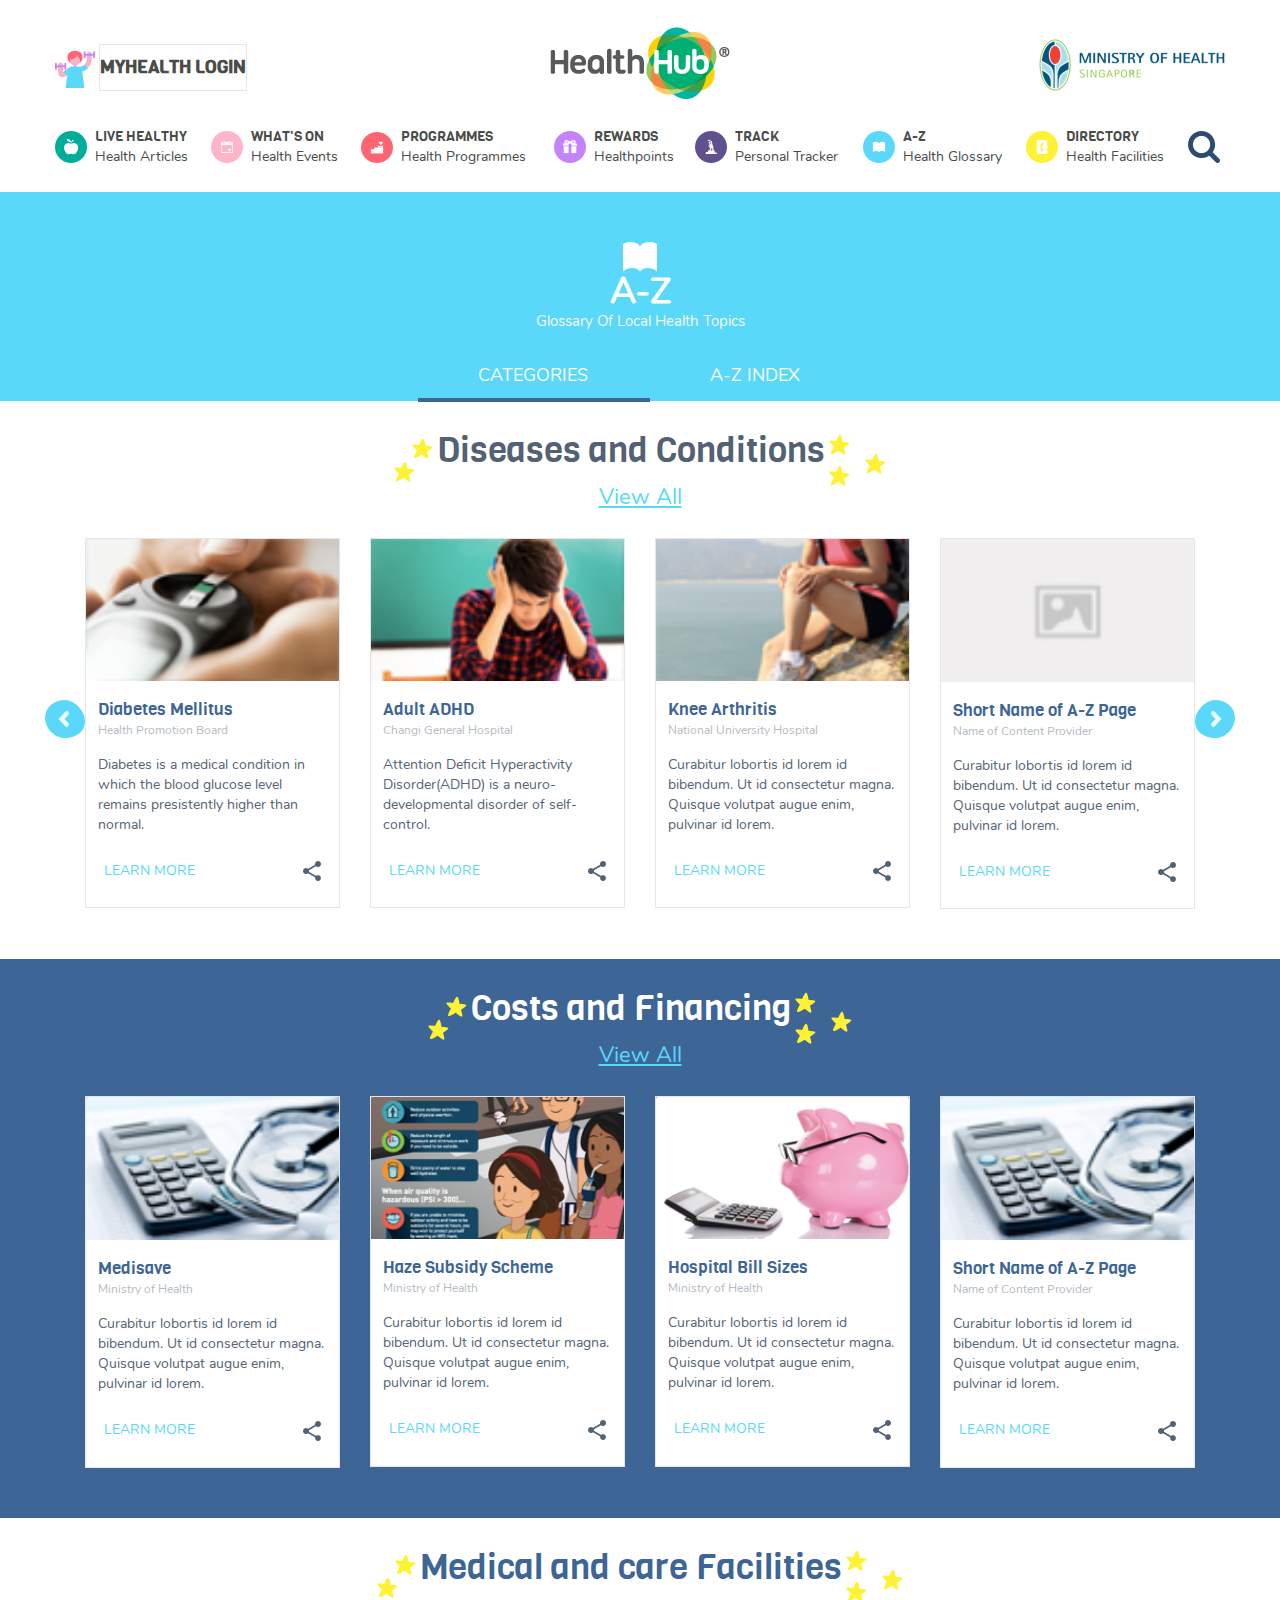
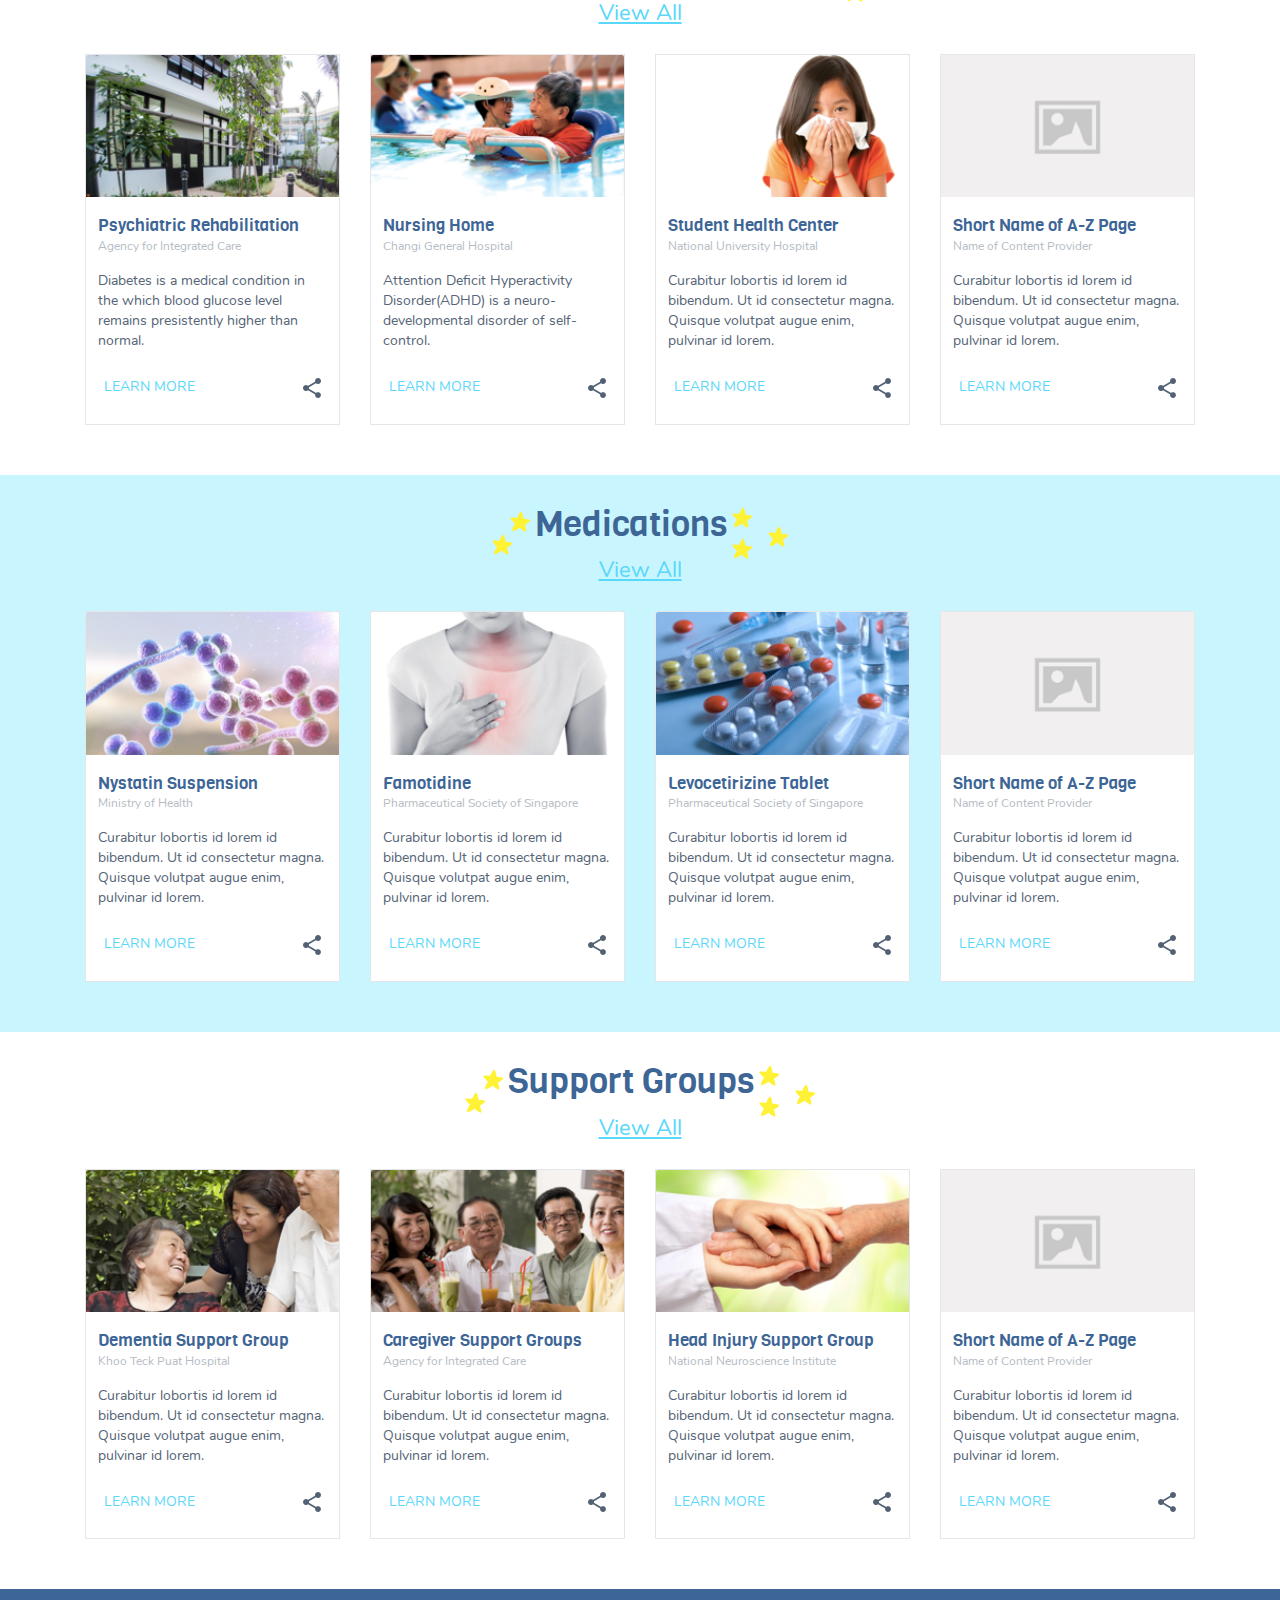
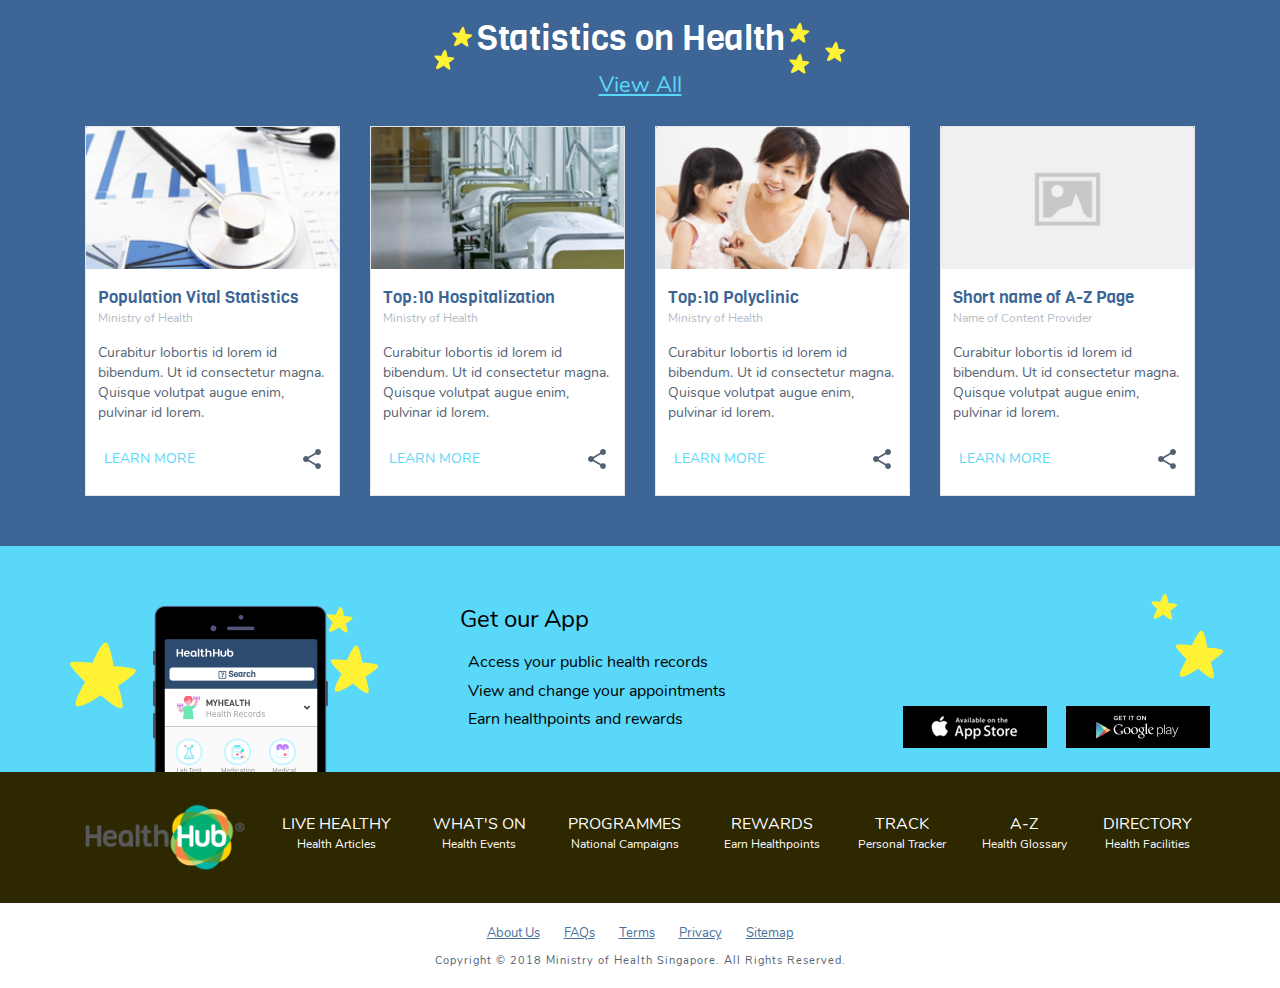
==== commit bf1b8117: "code" ====
--- a/index.html
+++ b/index.html
@@ -5,7 +5,11 @@
       <meta name="viewport" content="width=device-width,initial-scale=1.0">
       <link href='css/bootstrap.min.css' rel="stylesheet">
       <link href='css/style.css' rel="stylesheet">
-   </head>
+
+      <link rel="stylesheet" type="text/css" href="css/slick.css"/>
+      <link rel="stylesheet" type="text/css" href="css/slick-theme.css"/>
+
+
    <body>
       <header>
          <div class="container">
@@ -141,11 +145,14 @@
                         <!-- <img class="star1"src="images/ic_star.png" alt="image">
                            <img class="star" src="images/ic_star2.png" alt="image"> -->
                      </div>
+                    <img class="arrow" src="images/slide1.png">
+                     <div class="slider slider-nav">
+                     <!-- <section class="slide-section"> -->
                      <div class="col-md-12 ">
                         <div class="col-md-3 ">
-                           <div class="myslider">
-                              <div class="main-slide">
-                                 <img src="images/diss1.png" class="img-responsive">
+                           <div class="myhealth">
+                              <div class="main-health">
+                                 <img src="images/im02.png" class="img-responsive">
                               </div>
                               <div class="health-promo">
                                  <h3>Diabetes Mellitus</h3>
@@ -164,8 +171,8 @@
                            </div>
                         </div>
                         <div class="col-md-3 ">
-                           <div class="myslider">
-                              <div class="main-slide">
+                           <div class="myhealth">
+                              <div class="main-health">
                                  <img src="images/im04.png" class="img-responsive">
                               </div>
                               <div class="health-promo">
@@ -185,8 +192,8 @@
                            </div>
                         </div>
                         <div class="col-md-3 ">
-                           <div class="myslider">
-                              <div class="main-slide">
+                           <div class="myhealth">
+                              <div class="main-health">
                                  <img src="images/im03.png" class="img-responsive">
                               </div>
                               <div class="health-promo">
@@ -206,8 +213,8 @@
                            </div>
                         </div>
                         <div class="col-md-3 ">
-                           <div class="myslider">
-                              <div class="main-slide">
+                           <div class="myhealth">
+                              <div class="main-health">
                                  <img src="images/imu02.jpg" class="img-responsive">
                               </div>
                               <div class="health-promo">
@@ -226,10 +233,13 @@
                               </div>
                            </div>
                         </div>
+
                      </div>
                   </div>
                   <!---------- row -------------->
                </div>
+               <img class="arrow1" src="images/slid.png">
+              
             </section>
             <section class="section-cost">
                <div class="container">
@@ -243,8 +253,8 @@
                      </div>
                      <div class="col-md-12 ">
                         <div class="col-md-3 ">
-                           <div class="myslider">
-                              <div class="main-slide">
+                           <div class="myhealth">
+                              <div class="main-health">
                                  <img src="images/image1.jpg" class="img-responsive">
                               </div>
                               <div class="health-promo">
@@ -264,8 +274,8 @@
                            </div>
                         </div>
                         <div class="col-md-3 ">
-                           <div class="myslider">
-                              <div class="main-slide">
+                           <div class="myhealth">
+                              <div class="main-health">
                                  <img src="images/cost_02.png" class="img-responsive">
                               </div>
                               <div class="health-promo">
@@ -285,8 +295,8 @@
                            </div>
                         </div>
                         <div class="col-md-3 ">
-                           <div class="myslider">
-                              <div class="main-slide">
+                           <div class="myhealth">
+                              <div class="main-health">
                                  <img src="images/cost_03.png" class="img-responsive">
                               </div>
                               <div class="health-promo">
@@ -306,8 +316,8 @@
                            </div>
                         </div>
                         <div class="col-md-3 ">
-                           <div class="myslider">
-                              <div class="main-slide">
+                           <div class="myhealth">
+                              <div class="main-health">
                                  <img src="images/image1.jpg" class="img-responsive">
                               </div>
                               <div class="health-promo">
@@ -342,8 +352,8 @@
                      </div>
                      <div class="col-md-12 ">
                         <div class="col-md-3 ">
-                           <div class="myslider">
-                              <div class="main-slide">
+                           <div class="myhealth">
+                              <div class="main-health">
                                  <img src="images/medical_01.png" class="img-responsive">
                               </div>
                               <div class="health-promo">
@@ -363,8 +373,8 @@
                            </div>
                         </div>
                         <div class="col-md-3 ">
-                           <div class="myslider">
-                              <div class="main-slide">
+                           <div class="myhealth">
+                              <div class="main-health">
                                  <img src="images/medical_02.png" class="img-responsive">
                               </div>
                               <div class="health-promo">
@@ -384,8 +394,8 @@
                            </div>
                         </div>
                         <div class="col-md-3 ">
-                           <div class="myslider">
-                              <div class="main-slide">
+                           <div class="myhealth">
+                              <div class="main-health">
                                  <img src="images/medical_03.png" class="img-responsive">
                               </div>
                               <div class="health-promo">
@@ -405,8 +415,8 @@
                            </div>
                         </div>
                         <div class="col-md-3 ">
-                           <div class="myslider">
-                              <div class="main-slide">
+                           <div class="myhealth">
+                              <div class="main-health">
                                  <img src="images/medical_04.png" class="img-responsive">
                               </div>
                               <div class="health-promo">
@@ -441,8 +451,8 @@
                      </div>
                      <div class="col-md-12 ">
                         <div class="col-md-3 ">
-                           <div class="myslider">
-                              <div class="main-slide">
+                           <div class="myhealth">
+                              <div class="main-health">
                                  <img src="images/medication_01.png" class="img-responsive">
                               </div>
                               <div class="health-promo">
@@ -462,8 +472,8 @@
                            </div>
                         </div>
                         <div class="col-md-3 ">
-                           <div class="myslider">
-                              <div class="main-slide">
+                           <div class="myhealth">
+                              <div class="main-health">
                                  <img src="images/medication_02.png" class="img-responsive">
                               </div>
                               <div class="health-promo">
@@ -483,8 +493,8 @@
                            </div>
                         </div>
                         <div class="col-md-3 ">
-                           <div class="myslider">
-                              <div class="main-slide">
+                           <div class="myhealth">
+                              <div class="main-health">
                                  <img src="images/medication_03.png" class="img-responsive">
                               </div>
                               <div class="health-promo">
@@ -504,8 +514,8 @@
                            </div>
                         </div>
                         <div class="col-md-3 ">
-                           <div class="myslider">
-                              <div class="main-slide">
+                           <div class="myhealth">
+                              <div class="main-health">
                                  <img src="images/medication_04.png" class="img-responsive">
                               </div>
                               <div class="health-promo">
@@ -540,8 +550,8 @@
                      </div>
                      <div class="col-md-12 ">
                         <div class="col-md-3 ">
-                           <div class="myslider">
-                              <div class="main-slide">
+                           <div class="myhealth">
+                              <div class="main-health">
                                  <img src="images/support_01.png" class="img-responsive">
                               </div>
                               <div class="health-promo">
@@ -561,8 +571,8 @@
                            </div>
                         </div>
                         <div class="col-md-3 ">
-                           <div class="myslider">
-                              <div class="main-slide">
+                           <div class="myhealth">
+                              <div class="main-health">
                                  <img src="images/support_02.png" class="img-responsive">
                               </div>
                               <div class="health-promo">
@@ -582,8 +592,8 @@
                            </div>
                         </div>
                         <div class="col-md-3 ">
-                           <div class="myslider">
-                              <div class="main-slide">
+                           <div class="myhealth">
+                              <div class="main-health">
                                  <img src="images/support_03.png" class="img-responsive">
                               </div>
                               <div class="health-promo">
@@ -603,8 +613,8 @@
                            </div>
                         </div>
                         <div class="col-md-3 ">
-                           <div class="myslider">
-                              <div class="main-slide">
+                           <div class="myhealth">
+                              <div class="main-health">
                                  <img src="images/support_04.png" class="img-responsive">
                               </div>
                               <div class="health-promo">
@@ -639,8 +649,8 @@
                      </div>
                      <div class="col-md-12 ">
                         <div class="col-md-3 ">
-                           <div class="myslider">
-                              <div class="main-slide">
+                           <div class="myhealth">
+                              <div class="main-health">
                                  <img src="images/stats_01.png" class="img-responsive">
                               </div>
                               <div class="health-promo">
@@ -660,8 +670,8 @@
                            </div>
                         </div>
                         <div class="col-md-3 ">
-                           <div class="myslider">
-                              <div class="main-slide">
+                           <div class="myhealth">
+                              <div class="main-health">
                                  <img src="images/stats_02.png" class="img-responsive">
                               </div>
                               <div class="health-promo">
@@ -681,8 +691,8 @@
                            </div>
                         </div>
                         <div class="col-md-3 ">
-                           <div class="myslider">
-                              <div class="main-slide">
+                           <div class="myhealth">
+                              <div class="main-health">
                                  <img src="images/stats_03.png" class="img-responsive">
                               </div>
                               <div class="health-promo">
@@ -702,8 +712,8 @@
                            </div>
                         </div>
                         <div class="col-md-3 ">
-                           <div class="myslider">
-                              <div class="main-slide">
+                           <div class="myhealth">
+                              <div class="main-health">
                                  <img src="images/stats_04.png" class="img-responsive">
                               </div>
                               <div class="health-promo">
@@ -738,10 +748,11 @@
                         <img class="star" src="images/ic_star2.png" alt="image">
                         <a href="">View All</a>
                      </div>
+
                      <div class="col-md-12 ">
                         <div class="col-md-3 ">
-                           <div class="myslider">
-                              <div class="main-slide">
+                           <div class="myhealth">
+                              <div class="main-health">
                                  <img src="images/medical_01.png" class="img-responsive">
                               </div>
                               <div class="health-promo">
@@ -761,8 +772,8 @@
                            </div>
                         </div>
                         <div class="col-md-3 ">
-                           <div class="myslider">
-                              <div class="main-slide">
+                           <div class="myhealth">
+                              <div class="main-health">
                                  <img src="images/medical_02.png" class="img-responsive">
                               </div>
                               <div class="health-promo">
@@ -782,8 +793,8 @@
                            </div>
                         </div>
                         <div class="col-md-3 ">
-                           <div class="myslider">
-                              <div class="main-slide">
+                           <div class="myhealth">
+                              <div class="main-health">
                                  <img src="images/medical_03.png" class="img-responsive">
                               </div>
                               <div class="health-promo">
@@ -803,8 +814,8 @@
                            </div>
                         </div>
                         <div class="col-md-3 ">
-                           <div class="myslider">
-                              <div class="main-slide">
+                           <div class="myhealth">
+                              <div class="main-health">
                                  <img src="images/medical_04.png" class="img-responsive">
                               </div>
                               <div class="health-promo">
@@ -839,8 +850,8 @@
                      </div>
                      <div class="col-md-12 ">
                         <div class="col-md-3 ">
-                           <div class="myslider">
-                              <div class="main-slide">
+                           <div class="myhealth">
+                              <div class="main-health">
                                  <img src="images/medication_01.png" class="img-responsive">
                               </div>
                               <div class="health-promo">
@@ -860,8 +871,8 @@
                            </div>
                         </div>
                         <div class="col-md-3 ">
-                           <div class="myslider">
-                              <div class="main-slide">
+                           <div class="myhealth">
+                              <div class="main-health">
                                  <img src="images/medication_02.png" class="img-responsive">
                               </div>
                               <div class="health-promo">
@@ -881,8 +892,8 @@
                            </div>
                         </div>
                         <div class="col-md-3 ">
-                           <div class="myslider">
-                              <div class="main-slide">
+                           <div class="myhealth">
+                              <div class="main-health">
                                  <img src="images/medication_03.png" class="img-responsive">
                               </div>
                               <div class="health-promo">
@@ -902,8 +913,8 @@
                            </div>
                         </div>
                         <div class="col-md-3 ">
-                           <div class="myslider">
-                              <div class="main-slide">
+                           <div class="myhealth">
+                              <div class="main-health">
                                  <img src="images/medication_04.png" class="img-responsive">
                               </div>
                               <div class="health-promo">
@@ -938,8 +949,8 @@
                      </div>
                      <div class="col-md-12 ">
                         <div class="col-md-3 ">
-                           <div class="myslider">
-                              <div class="main-slide">
+                           <div class="myhealth">
+                              <div class="main-health">
                                  <img src="images/stats_01.png" class="img-responsive">
                               </div>
                               <div class="health-promo">
@@ -959,8 +970,8 @@
                            </div>
                         </div>
                         <div class="col-md-3 ">
-                           <div class="myslider">
-                              <div class="main-slide">
+                           <div class="myhealth">
+                              <div class="main-health">
                                  <img src="images/stats_02.png" class="img-responsive">
                               </div>
                               <div class="health-promo">
@@ -980,8 +991,8 @@
                            </div>
                         </div>
                         <div class="col-md-3 ">
-                           <div class="myslider">
-                              <div class="main-slide">
+                           <div class="myhealth">
+                              <div class="main-health">
                                  <img src="images/stats_03.png" class="img-responsive">
                               </div>
                               <div class="health-promo">
@@ -1001,8 +1012,8 @@
                            </div>
                         </div>
                         <div class="col-md-3 ">
-                           <div class="myslider">
-                              <div class="main-slide">
+                           <div class="myhealth">
+                              <div class="main-health">
                                  <img src="images/stats_04.png" class="img-responsive">
                               </div>
                               <div class="health-promo">
@@ -1025,15 +1036,15 @@
                   </div>
                </div>
             </section>
-
+</div>
 
          </div>
       </div>
       <!-----------------tab----------->
 
-      
+
          <section class="footer-top">
-            <div class="">
+
             <div class="container">
                <div class="row">
                   <div class="col-md-12 col-sm-12 get-our-trip">
@@ -1136,7 +1147,7 @@
                      </li>
                      <li>
                         <a href="">Terms
-                        <a>
+                        </a>
                      </li>
                      <li>
                      <a href="">Privacy</a>
@@ -1153,5 +1164,6 @@
       <script src="js/bootstrap.min.js"> </script>
       <script src="https://ajax.googleapis.com/ajax/libs/jquery/3.2.0/jquery.min.js"></script>
       <script src="https://maxcdn.bootstrapcdn.com/bootstrap/3.3.7/js/bootstrap.min.js"></script>
+      <script type="text/javascript" src="js/slick.min.js"></script>
    </body>
 </html>
--- a/css/style.css
+++ b/css/style.css
@@ -291,14 +291,14 @@
 
 /********************slider section**********************/
 
-.myslider {
+.myhealth {
   border: 1px solid #e4e6e9;
   background-color: #fff;
 }
 .health-promo {
     padding: 0 12px 25px;
 }
-.myslider button.learn-more-slide {
+.myhealth button.learn-more-slide {
     background: transparent;
     box-shadow: none;
     border: none;
@@ -312,14 +312,15 @@
 }
 .health-promo span{
 color: #b4bbc3;
-font-size: 13px;
+font-size: 12px;
 }
 .health-promo h3 {
-  font-size: 18px;
+  font-size: 17px;
   color: #3d6596;
   margin-bottom: 0;
-}
-.myslider button.share-slide {
+  font-family: 'Viga';
+}
+.myhealth button.share-slide {
   border: none;
   background: transparent;
 }
@@ -386,3 +387,13 @@
 .nav>li>a {
       padding: 10px 60px;
 }
+.arrow {
+  position: absolute;
+    top: 700px;
+    left: 45px;
+}
+.arrow1 {
+  position: absolute;
+  top: 700px;
+  right: 45px;
+}
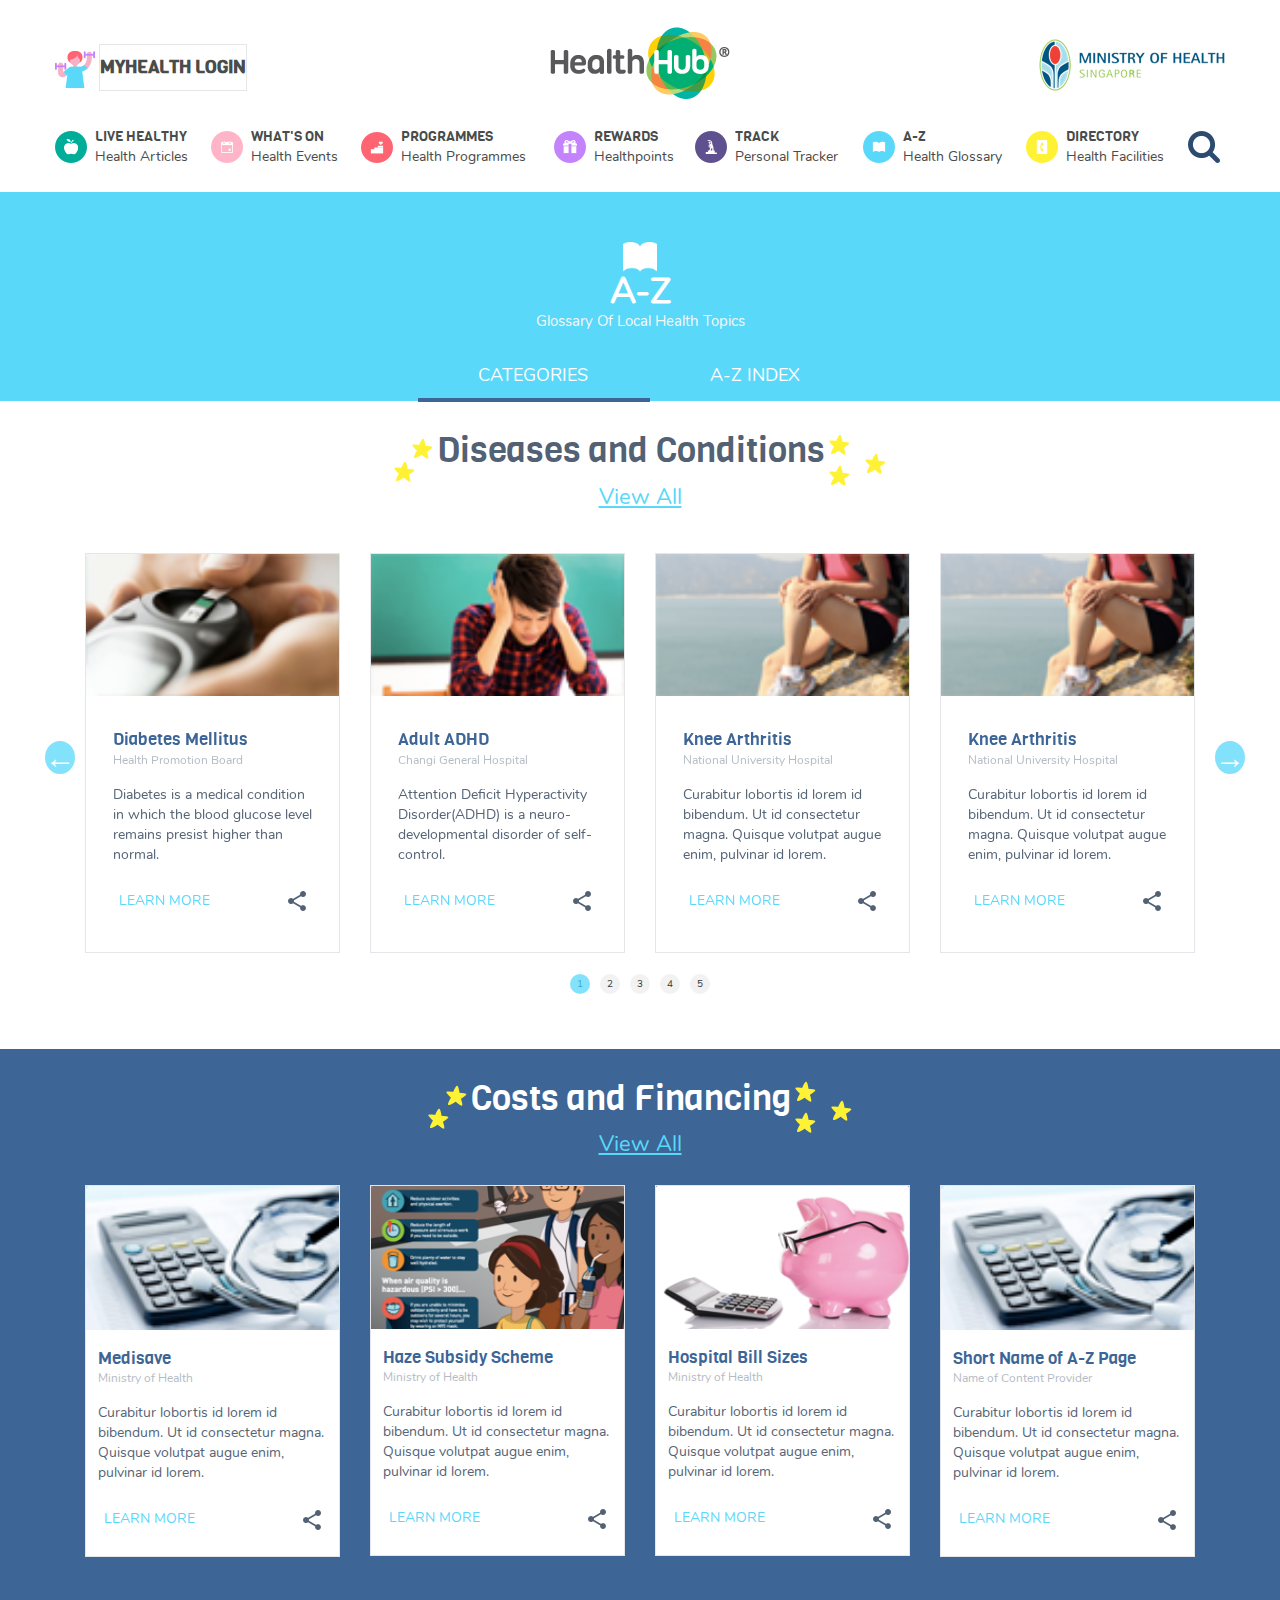
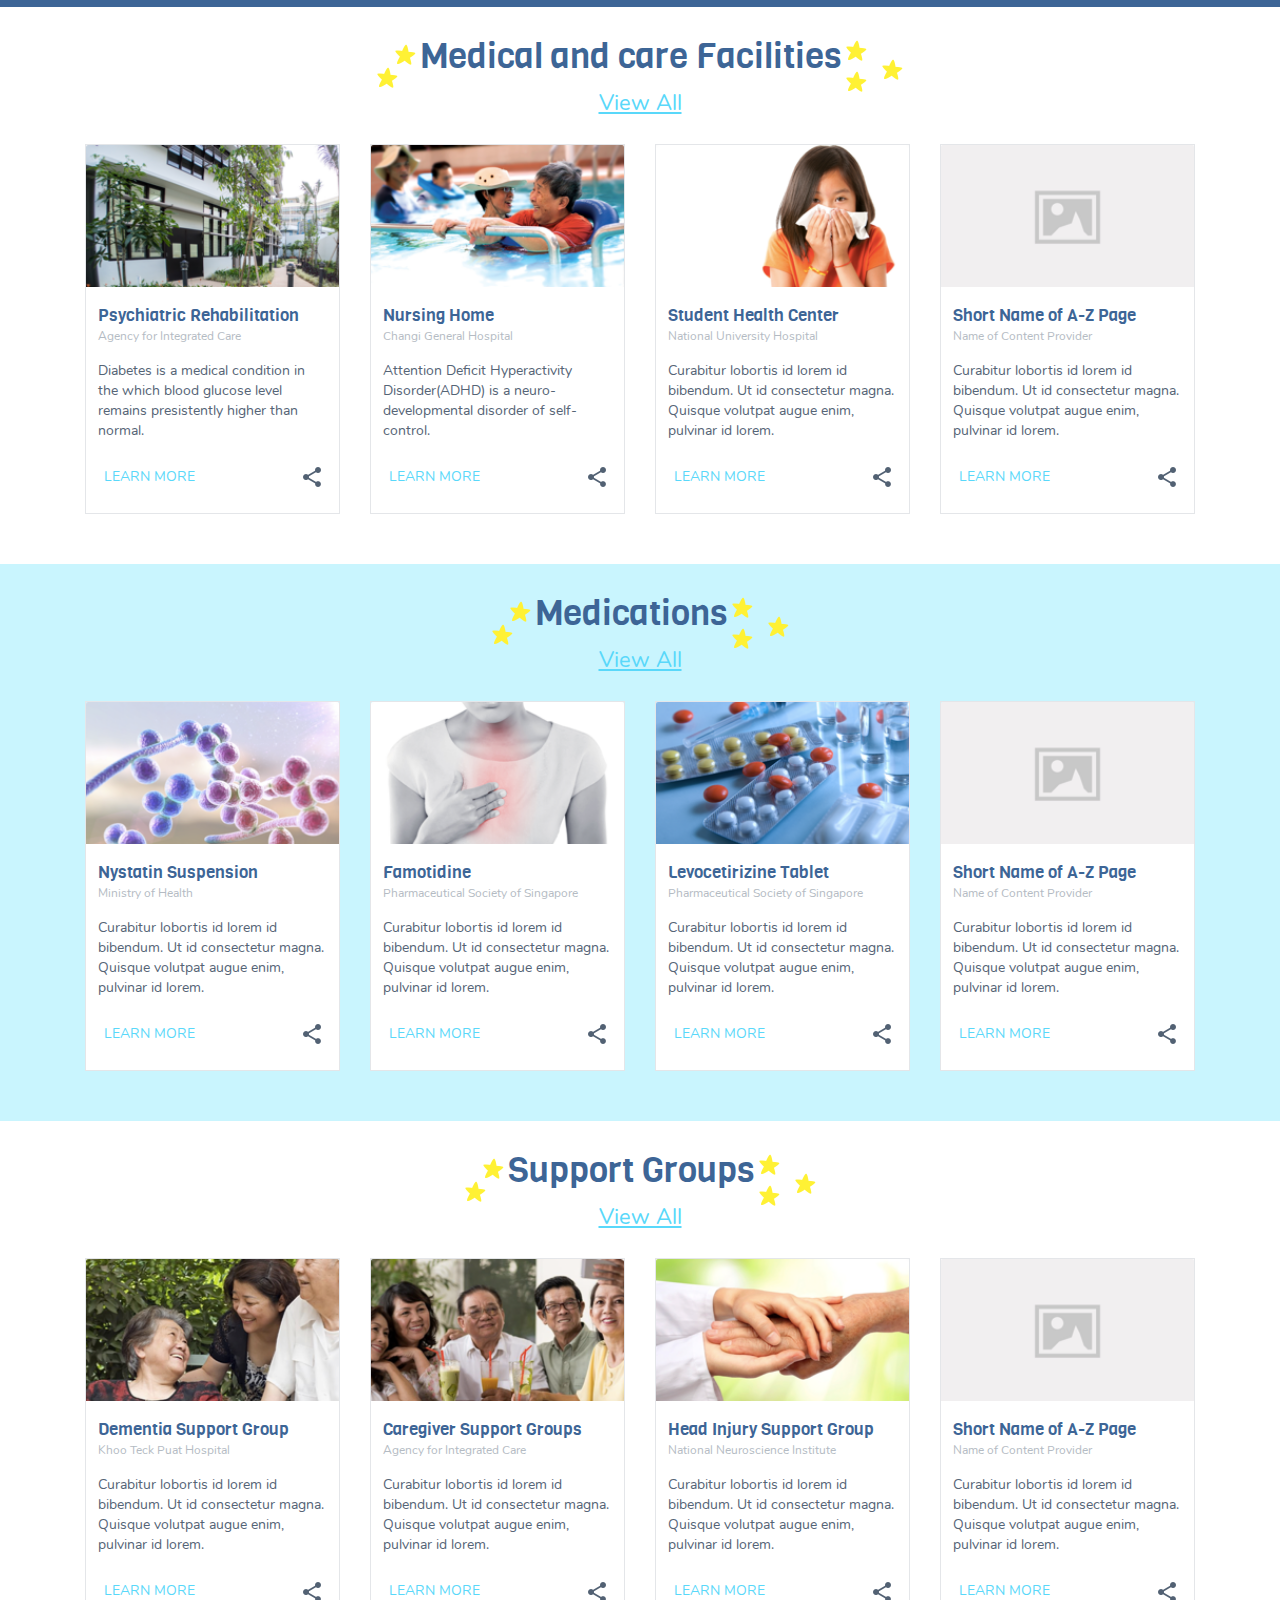
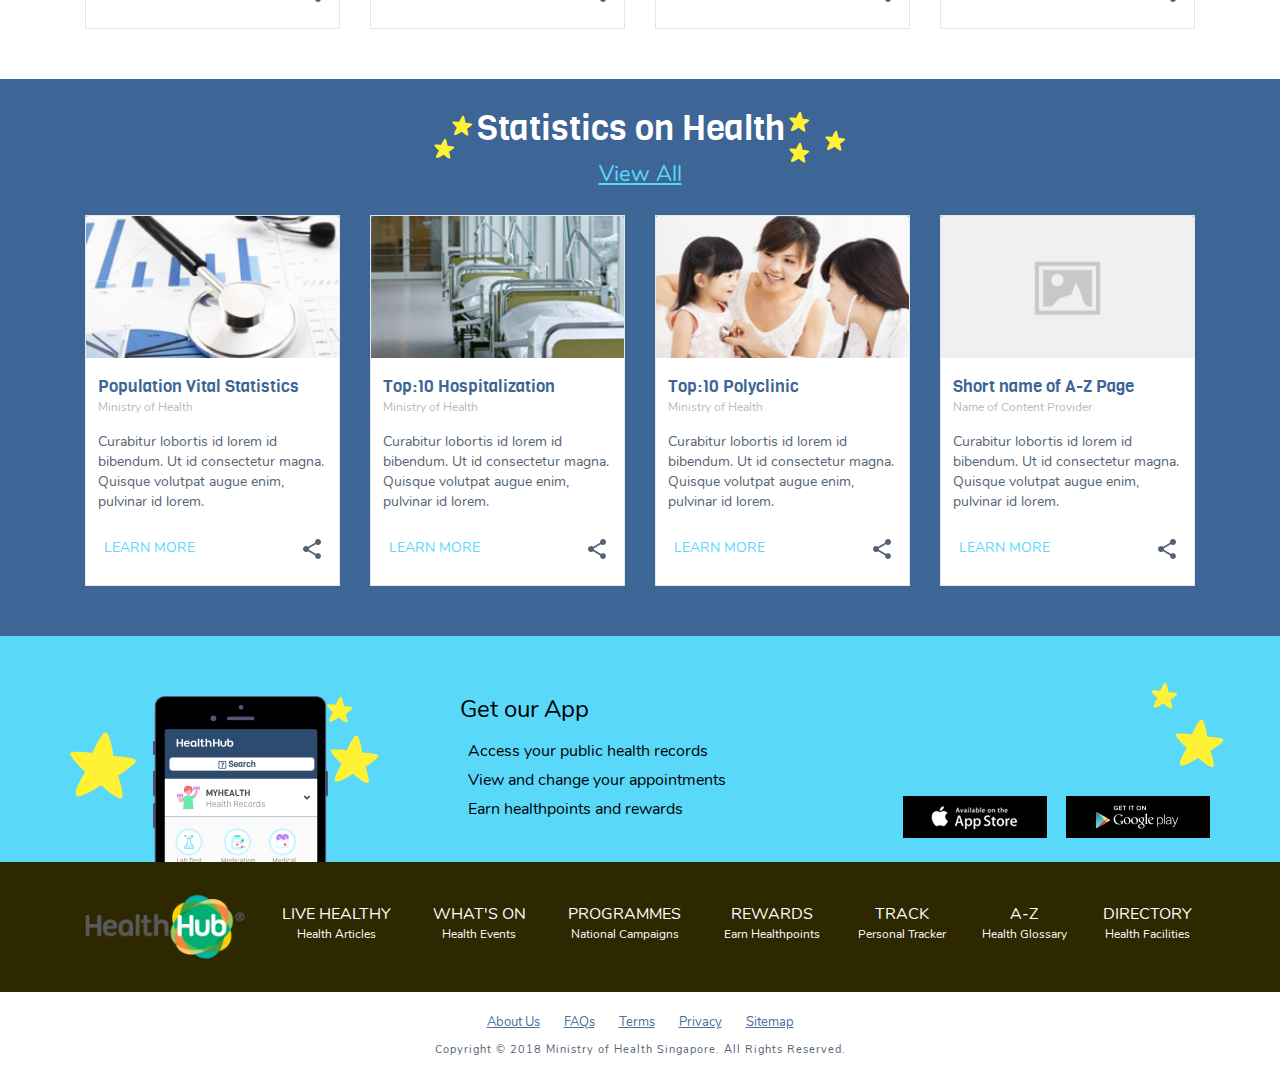
==== commit 2b6efff1: "slider code" ====
--- a/index.html
+++ b/index.html
@@ -5,11 +5,9 @@
       <meta name="viewport" content="width=device-width,initial-scale=1.0">
       <link href='css/bootstrap.min.css' rel="stylesheet">
       <link href='css/style.css' rel="stylesheet">
-
       <link rel="stylesheet" type="text/css" href="css/slick.css"/>
       <link rel="stylesheet" type="text/css" href="css/slick-theme.css"/>
-
-
+   </head>
    <body>
       <header>
          <div class="container">
@@ -145,101 +143,158 @@
                         <!-- <img class="star1"src="images/ic_star.png" alt="image">
                            <img class="star" src="images/ic_star2.png" alt="image"> -->
                      </div>
-                    <img class="arrow" src="images/slide1.png">
-                     <div class="slider slider-nav">
-                     <!-- <section class="slide-section"> -->
-                     <div class="col-md-12 ">
-                        <div class="col-md-3 ">
-                           <div class="myhealth">
-                              <div class="main-health">
-                                 <img src="images/im02.png" class="img-responsive">
-                              </div>
-                              <div class="health-promo">
-                                 <h3>Diabetes Mellitus</h3>
-                                 <span>Health Promotion Board</span>
-                                 <p>Diabetes is a medical condition
-                                    in which the blood glucose
-                                    level remains presistently higher
-                                    than normal.
-                                 </p>
-                                 <button class="learn-more-slide pull-left">LEARN MORE</button>
-                                 <button class="pull-right share-slide">
-                                 <img src="images/share.png">
-                                 </button>
-                                 <div class="clearfix"></div>
-                              </div>
-                           </div>
-                        </div>
-                        <div class="col-md-3 ">
-                           <div class="myhealth">
-                              <div class="main-health">
-                                 <img src="images/im04.png" class="img-responsive">
-                              </div>
-                              <div class="health-promo">
-                                 <h3>Adult ADHD</h3>
-                                 <span>Changi General Hospital</span>
-                                 <p>Attention Deficit Hyperactivity
-                                    Disorder(ADHD) is a neuro-
-                                    developmental disorder of self-
-                                    control.
-                                 </p>
-                                 <button class="learn-more-slide pull-left">LEARN MORE</button>
-                                 <button class="pull-right share-slide">
-                                 <img src="images/share.png">
-                                 </button>
-                                 <div class="clearfix"></div>
-                              </div>
-                           </div>
-                        </div>
-                        <div class="col-md-3 ">
-                           <div class="myhealth">
-                              <div class="main-health">
-                                 <img src="images/im03.png" class="img-responsive">
-                              </div>
-                              <div class="health-promo">
-                                 <h3>Knee Arthritis</h3>
-                                 <span>National University Hospital</span>
-                                 <p>Curabitur lobortis id lorem id
-                                    bibendum. Ut id consectetur
-                                    magna. Quisque volutpat augue
-                                    enim, pulvinar id lorem.
-                                 </p>
-                                 <button class="learn-more-slide pull-left">LEARN MORE</button>
-                                 <button class="pull-right share-slide">
-                                 <img src="images/share.png">
-                                 </button>
-                                 <div class="clearfix"></div>
-                              </div>
-                           </div>
-                        </div>
-                        <div class="col-md-3 ">
-                           <div class="myhealth">
-                              <div class="main-health">
-                                 <img src="images/imu02.jpg" class="img-responsive">
-                              </div>
-                              <div class="health-promo">
-                                 <h3>Short Name of A-Z Page</h3>
-                                 <span>Name of Content Provider</span>
-                                 <p>Curabitur lobortis id lorem id
-                                    bibendum. Ut id consectetur
-                                    magna. Quisque volutpat augue
-                                    enim, pulvinar id lorem.
-                                 </p>
-                                 <button class="learn-more-slide pull-left">LEARN MORE</button>
-                                 <button class="pull-right share-slide">
-                                 <img src="images/share.png">
-                                 </button>
-                                 <div class="clearfix"></div>
-                              </div>
-                           </div>
-                        </div>
 
-                     </div>
-                  </div>
+                        <div class="slider slider-nav">
+                        <div class="col-md-12 ">
+                        <section class="slider-section">
+                          <div class="myslider">
+                              <div>
+                                <div class="slider-wrapper">
+                                      <div class="main-slide">
+                                         <div class="myhealth">
+                                            <div class="main-health">
+                                               <img src="images/im02.png" class="img-responsive">
+                                            </div>
+                                            <div class="slide-content">
+                                               <div class="health-promo">
+                                                  <h3>Diabetes Mellitus</h3>
+                                                  <span>Health Promotion Board</span>
+                                                  <p>Diabetes is a medical condition
+                                                     in which the blood glucose
+                                                     level remains presist higher
+                                                     than normal.
+                                                  </p>
+                                                  <button class="learn-more-slide pull-left">LEARN MORE</button>
+                                                  <button class="pull-right share-slide">
+                                                  <img src="images/share.png">
+                                                  </button>
+                                                  <div class="clearfix"></div>
+                                               </div>
+                                            </div>
+                                         </div>
+                                      </div>
+                                </div>
+                              </div>
+
+                              <div>
+                                <div class="slider-wrapper">
+                                     <div class="main-slide">
+                                        <div class="myhealth">
+                                           <div class="main-health">
+                                              <img src="images/im04.png" class="img-responsive">
+                                           </div>
+                                           <div class="slide-content">
+                                              <div class="health-promo">
+                                                 <h3>Adult ADHD</h3>
+                                                 <span>Changi General Hospital</span>
+                                                 <p>Attention Deficit Hyperactivity
+                                                    Disorder(ADHD) is a neuro-
+                                                    developmental disorder of self-
+                                                    control.
+                                                 </p>
+                                                 <button class="learn-more-slide pull-left">LEARN MORE</button>
+                                                 <button class="pull-right share-slide">
+                                                 <img src="images/share.png">
+                                                 </button>
+                                                 <div class="clearfix"></div>
+                                              </div>
+                                           </div>
+                                        </div>
+                                     </div>
+                              </div>
+                            </div>
+
+                            <div>
+                              <div class="slider-wrapper">
+                                    <div class="main-slide">
+                                       <div class="myhealth">
+                                          <div class="main-health">
+                                             <img src="images/im03.png" class="img-responsive">
+                                          </div>
+                                          <div class="slide-content">
+                                             <div class="health-promo">
+                                                <h3>Knee Arthritis</h3>
+                                                <span>National University Hospital</span>
+                                                <p>Curabitur lobortis id lorem id
+                                                   bibendum. Ut id consectetur
+                                                   magna. Quisque volutpat augue
+                                                   enim, pulvinar id lorem.
+                                                </p>
+                                                <button class="learn-more-slide pull-left">LEARN MORE</button>
+                                                <button class="pull-right share-slide">
+                                                <img src="images/share.png">
+                                                </button>
+                                                <div class="clearfix"></div>
+                                             </div>
+                                          </div>
+                                       </div>
+                                    </div>
+                               </div>
+                             </div>
+
+                             <div>
+                               <div class="slider-wrapper">
+                                     <div class="main-slide">
+                                        <div class="myhealth">
+                                           <div class="main-health">
+                                              <img src="images/im03.png" class="img-responsive">
+                                           </div>
+                                           <div class="slide-content">
+                                              <div class="health-promo">
+                                                 <h3>Knee Arthritis</h3>
+                                                 <span>National University Hospital</span>
+                                                 <p>Curabitur lobortis id lorem id
+                                                    bibendum. Ut id consectetur
+                                                    magna. Quisque volutpat augue
+                                                    enim, pulvinar id lorem.
+                                                 </p>
+                                                 <button class="learn-more-slide pull-left">LEARN MORE</button>
+                                                 <button class="pull-right share-slide">
+                                                 <img src="images/share.png">
+                                                 </button>
+                                                 <div class="clearfix"></div>
+                                              </div>
+                                           </div>
+                                        </div>
+                                     </div>
+                                </div>
+                              </div>
+
+                             <div>
+                               <div class="slider-wrapper">
+                                     <div class="main-slide">
+                                        <div class="myhealth">
+                                           <div class="main-health">
+                                              <img src="images/imu02.jpg" class="img-responsive">
+                                           </div>
+                                           <div class="slide-content">
+                                              <div class="health-promo">
+                                                 <h3>Short Name of A-Z Page</h3>
+                                                 <span>Name of Content Provider</span>
+                                                 <p>Curabitur lobortis id lorem id
+                                                    bibendum. Ut id consectetur
+                                                    magna. Quisque volutpat augue
+                                                    enim, pulvinar id lorem.
+                                                 </p>
+                                                 <button class="learn-more-slide pull-left">LEARN MORE</button>
+                                                 <button class="pull-right share-slide">
+                                                 <img src="images/share.png">
+                                                 </button>
+                                                 <div class="clearfix"></div>
+                                              </div>
+                                           </div>
+                                        </div>
+                                     </div>
+                                   </div>
+                             </div>
+                           </div>
+                         </section>
+                       </div>
+                      </div>
+                  </div>
+
                   <!---------- row -------------->
                </div>
-               <img class="arrow1" src="images/slid.png">
-              
             </section>
             <section class="section-cost">
                <div class="container">
@@ -1042,128 +1097,142 @@
       </div>
       <!-----------------tab----------->
 
-
-         <section class="footer-top">
-
-            <div class="container">
-               <div class="row">
-                  <div class="col-md-12 col-sm-12 get-our-trip">
-                     <div class="col-lg-4 col-md-4 col-sm-4 col-xs-6 mobile-pic-head">
-                        <img class="mobile-pic" src="images/moli.png" alt="image">
-                        &#8203;
-                     </div>
-                     <div class="col-lg-3 col-md-4 col-sm-4 col-xs-6 get-our-app">
-                        <h5>Get our App</h5>
-                        <p><i class="fa fa-heart" aria-hidden="true"></i>
-                           Access your public health records
-                        </p>
-                        <p><i class="fa fa-heart" aria-hidden="true"></i>View and change your appointments</p>
-                        <p><i class="fa fa-heart" aria-hidden="true"></i>Earn healthpoints and rewards</p>
-                     </div>
-                     <div class="col-lg-5 col-md-4 col-sm-4 col-xs-3 get-our-icon text-right hidden-xs">
-                        <a href="">
-                        <img class="side-image mobile-app" src="images/app01.png" alt="image">
-                        </a>
-                        <a href="">
-                        <img class="mobile-app "src="images/google600.png" alt="image">
-                        </a>
-                        <a href="">
-                        <img class="mobile-star" src="images/ic_star3.png" alt="image">
-                        </a>
-                     </div>
+      <section class="footer-top">
+         <div class="container">
+            <div class="row">
+               <div class="col-md-12 col-sm-12 get-our-trip">
+                  <div class="col-lg-4 col-md-4 col-sm-4 col-xs-6 mobile-pic-head">
+                     <img class="mobile-pic" src="images/moli.png" alt="image">
+                     &#8203;
+                  </div>
+                  <div class="col-lg-3 col-md-4 col-sm-4 col-xs-6 get-our-app">
+                     <h5>Get our App</h5>
+                     <p><i class="fa fa-heart" aria-hidden="true"></i>
+                        Access your public health records
+                     </p>
+                     <p><i class="fa fa-heart" aria-hidden="true"></i>View and change your appointments</p>
+                     <p><i class="fa fa-heart" aria-hidden="true"></i>Earn healthpoints and rewards</p>
+                  </div>
+                  <div class="col-lg-5 col-md-4 col-sm-4 col-xs-3 get-our-icon text-right hidden-xs">
+                     <a href="">
+                     <img class="side-image mobile-app" src="images/app01.png" alt="image">
+                     </a>
+                     <a href="">
+                     <img class="mobile-app "src="images/google600.png" alt="image">
+                     </a>
+                     <a href="">
+                     <img class="mobile-star" src="images/ic_star3.png" alt="image">
+                     </a>
                   </div>
                </div>
             </div>
-         </section>
-         <section class="footer-bottom">
-            <div class="container">
-               <div class="row">
-                  <div class="col-md-12 col-sm-12 footer-logo-section">
-                     <div class="col-md-2 col-sm-2 footer-logo">
-                        <a href="">
-                        <img src="images/healthhub_logo.png" alt="image">
-                        </a>
-                     </div>
-                     <div class="col-md-10 col-sm-10 nav-ul">
-                        <ul class="nav-footer text-center">
-                           <li>
-                              <a href="">
-                              live healthy
-                              <span>Health Articles</span>
-                              </a>
-                           </li>
-                           <li>
-                              <a href="">
-                              what's on
-                              <span>Health events</span>
-                              </a>
-                           </li>
-                           <li>
-                              <a href="">
-                              programmes
-                              <span>National Campaigns</span>
-                              </a>
-                           </li>
-                           <li>
-                              <a href="">
-                              rewards
-                              <span>Earn Healthpoints</span>
-                              </a>
-                           </li>
-                           <li>
-                              <a href="">
-                              track
-                              <span>Personal Tracker</span>
-                              </a>
-                           </li>
-                           <li>
-                              <a href="">
-                              A-Z
-                              <span>Health Glossary</span>
-                              </a>
-                           </li>
-                           <li>
-                              <a href="">
-                              directory
-                              <span>Health Facilities</span>
-                              </a>
-                           </li>
-                        </ul>
-                     </div>
+         </div>
+      </section>
+      <section class="footer-bottom">
+         <div class="container">
+            <div class="row">
+               <div class="col-md-12 col-sm-12 footer-logo-section">
+                  <div class="col-md-2 col-sm-2 footer-logo">
+                     <a href="">
+                     <img src="images/healthhub_logo.png" alt="image">
+                     </a>
+                  </div>
+                  <div class="col-md-10 col-sm-10 nav-ul">
+                     <ul class="nav-footer text-center">
+                        <li>
+                           <a href="">
+                           live healthy
+                           <span>Health Articles</span>
+                           </a>
+                        </li>
+                        <li>
+                           <a href="">
+                           what's on
+                           <span>Health events</span>
+                           </a>
+                        </li>
+                        <li>
+                           <a href="">
+                           programmes
+                           <span>National Campaigns</span>
+                           </a>
+                        </li>
+                        <li>
+                           <a href="">
+                           rewards
+                           <span>Earn Healthpoints</span>
+                           </a>
+                        </li>
+                        <li>
+                           <a href="">
+                           track
+                           <span>Personal Tracker</span>
+                           </a>
+                        </li>
+                        <li>
+                           <a href="">
+                           A-Z
+                           <span>Health Glossary</span>
+                           </a>
+                        </li>
+                        <li>
+                           <a href="">
+                           directory
+                           <span>Health Facilities</span>
+                           </a>
+                        </li>
+                     </ul>
                   </div>
                </div>
             </div>
-         </section>
-         <section>
-            <div class="container">
-            <div class="row">
-               <div class="col-md-12 col-sm-12 col-xs-12 footer-last text-center">
-                  <ul>
-                     <li>
-                        <a href="">About Us</a>
-                     </li>
-                     <li>
-                        <a href="">FAQs</a>
-                     </li>
-                     <li>
-                        <a href="">Terms
-                        </a>
-                     </li>
-                     <li>
+         </div>
+      </section>
+      <section>
+         <div class="container">
+         <div class="row">
+            <div class="col-md-12 col-sm-12 col-xs-12 footer-last text-center">
+               <ul>
+                  <li>
+                     <a href="">About Us</a>
+                  </li>
+                  <li>
+                     <a href="">FAQs</a>
+                  </li>
+                  <li>
+                     <a href="">Terms
+                     </a>
+                  </li>
+                  <li>
                      <a href="">Privacy</a>
-                     </li>
-                     <li>
-                        <a href="">Sitemap</a>
-                     </li>
-                  </ul>
-                  <p class="footer-text">Copyright © 2018 Ministry of Health Singapore. All Rights Reserved.</p>
-               </div>
+                  </li>
+                  <li>
+                     <a href="">Sitemap</a>
+                  </li>
+               </ul>
+               <p class="footer-text">Copyright © 2018 Ministry of Health Singapore. All Rights Reserved.</p>
             </div>
-         </section>
+         </div>
+       </div>
+      </section>
       </footer>
       <script src="js/bootstrap.min.js"> </script>
       <script src="https://ajax.googleapis.com/ajax/libs/jquery/3.2.0/jquery.min.js"></script>
       <script src="https://maxcdn.bootstrapcdn.com/bootstrap/3.3.7/js/bootstrap.min.js"></script>
+      <script type="text/javascript" src="js/jquery.js"></script>
       <script type="text/javascript" src="js/slick.min.js"></script>
+      <script>
+         $(document).ready(function(){
+         var slideCount = null;
+         $('.myslider').slick({
+         autoplay: true,
+         arrows: true,
+         dots: true,
+         infinite: true,
+         slidesToShow: 4,
+         slidesToScroll: 1,
+         });
+
+         })
+      </script>
    </body>
 </html>
--- a/css/style.css
+++ b/css/style.css
@@ -387,13 +387,73 @@
 .nav>li>a {
       padding: 10px 60px;
 }
-.arrow {
-  position: absolute;
-    top: 700px;
-    left: 45px;
-}
-.arrow1 {
-  position: absolute;
-  top: 700px;
-  right: 45px;
-}
+
+
+
+.slider-section{
+  width: 100%;
+  margin: auto;
+  background-color: #fff;
+}
+.slider-wrapper{
+  padding: 15px;
+}
+
+.myslider > div img{
+  width: 100%;
+}
+.slick-prev:before, .slick-next:before{
+  background-color: #59d8fa  !important;
+  border-radius: 50%;
+  background-image: url("images/slid.png");
+
+}
+
+
+.slider-section .slick-dots li button {
+    font-size: 10px !important;
+    color: #000;
+
+
+}
+
+.slider-section .slick-dots li.slick-active  button::before{
+  background:  #59d8fa !important;
+  color: #fff;
+}
+
+.slider-section .slick-dots li button::before{
+  background:  #ccc!important;
+  color: #555;
+}
+.slider-section .slick-dots li:hover button::before{
+  color: #000;
+  background:  #ccc!important;
+  opacity: .5;
+
+}
+.slick-prev:before, .slick-next:before {
+  font-size: 30px!important;
+
+}
+/* .slick-prev {
+    left: -50px!important;
+}
+.slick-next {
+  right: -50px!important;
+} */
+
+
+
+
+.slick-dots li button::before {
+    font-size: 12px !important;
+    border-radius: 50% !important;
+    padding: 5px !important;
+    line-height: 10px !important;
+    content:''!important;
+
+}
+.slide-content{
+  padding: 15px;
+}
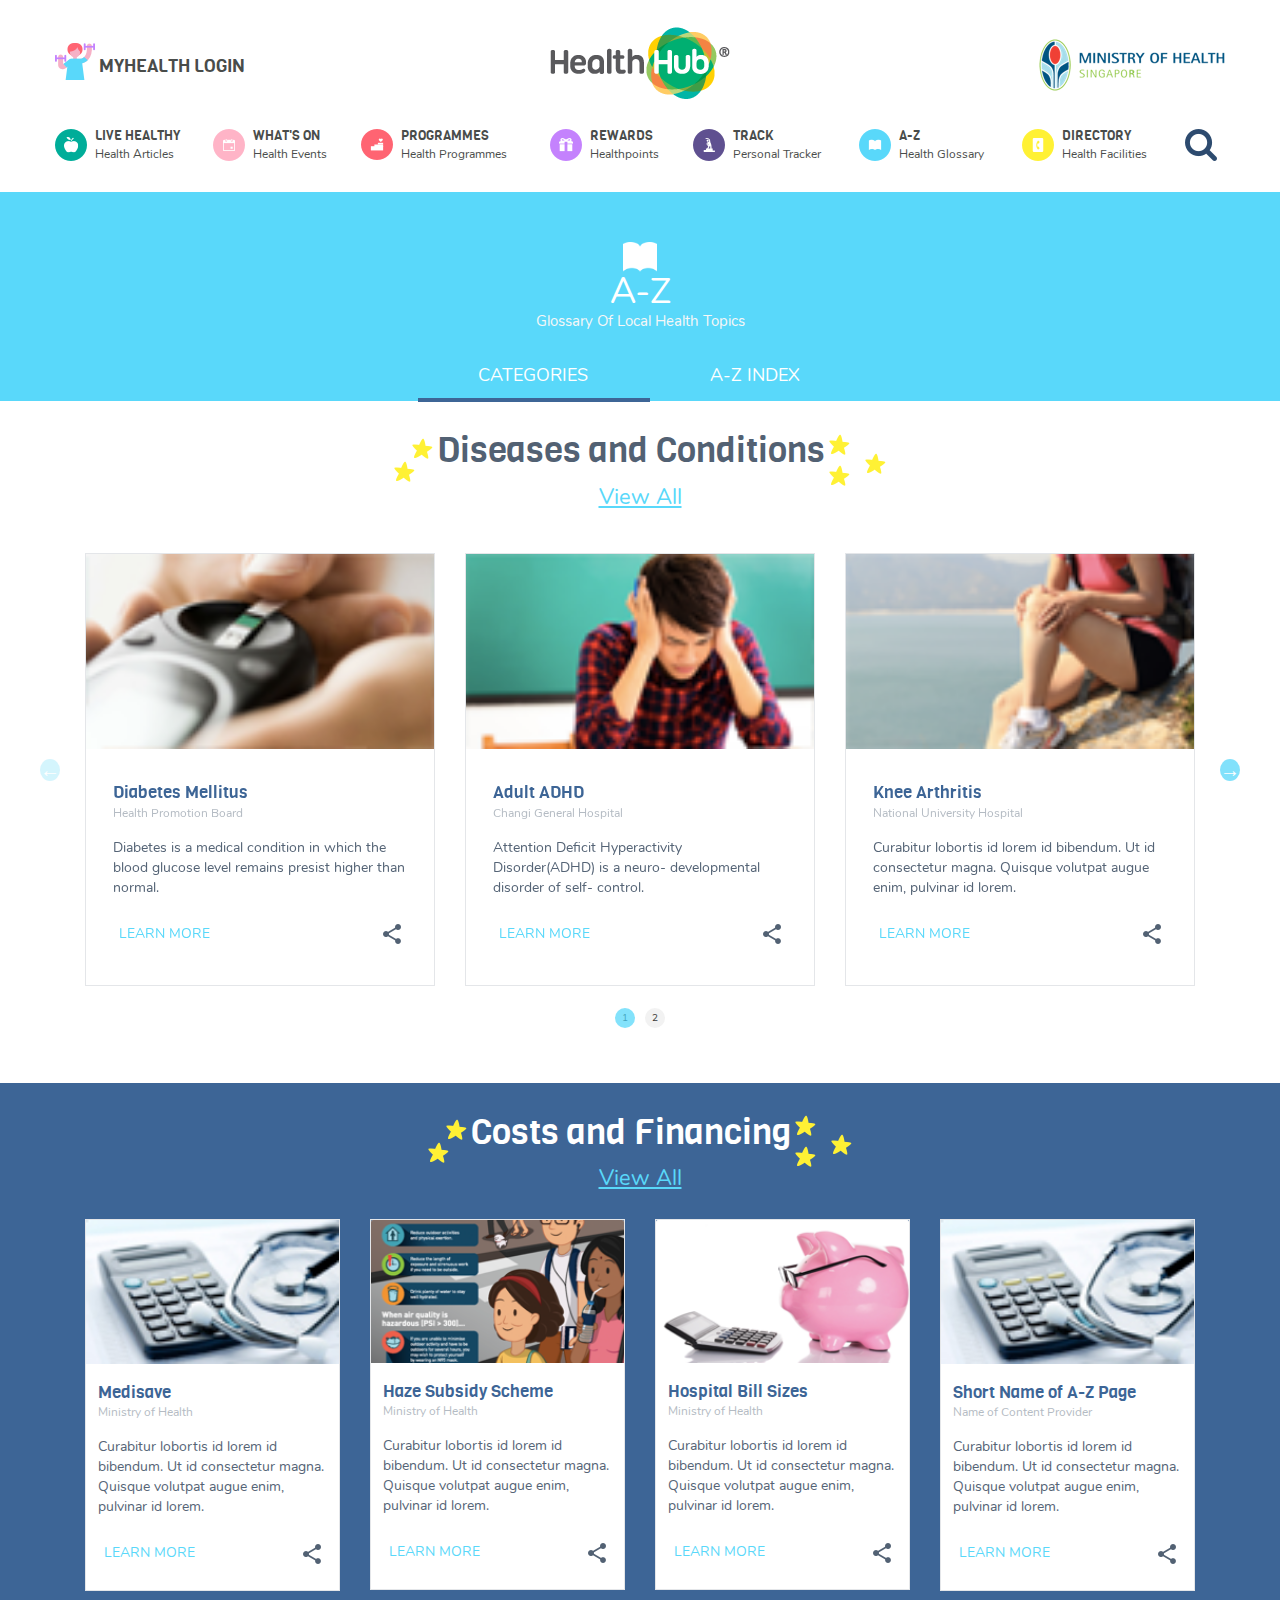
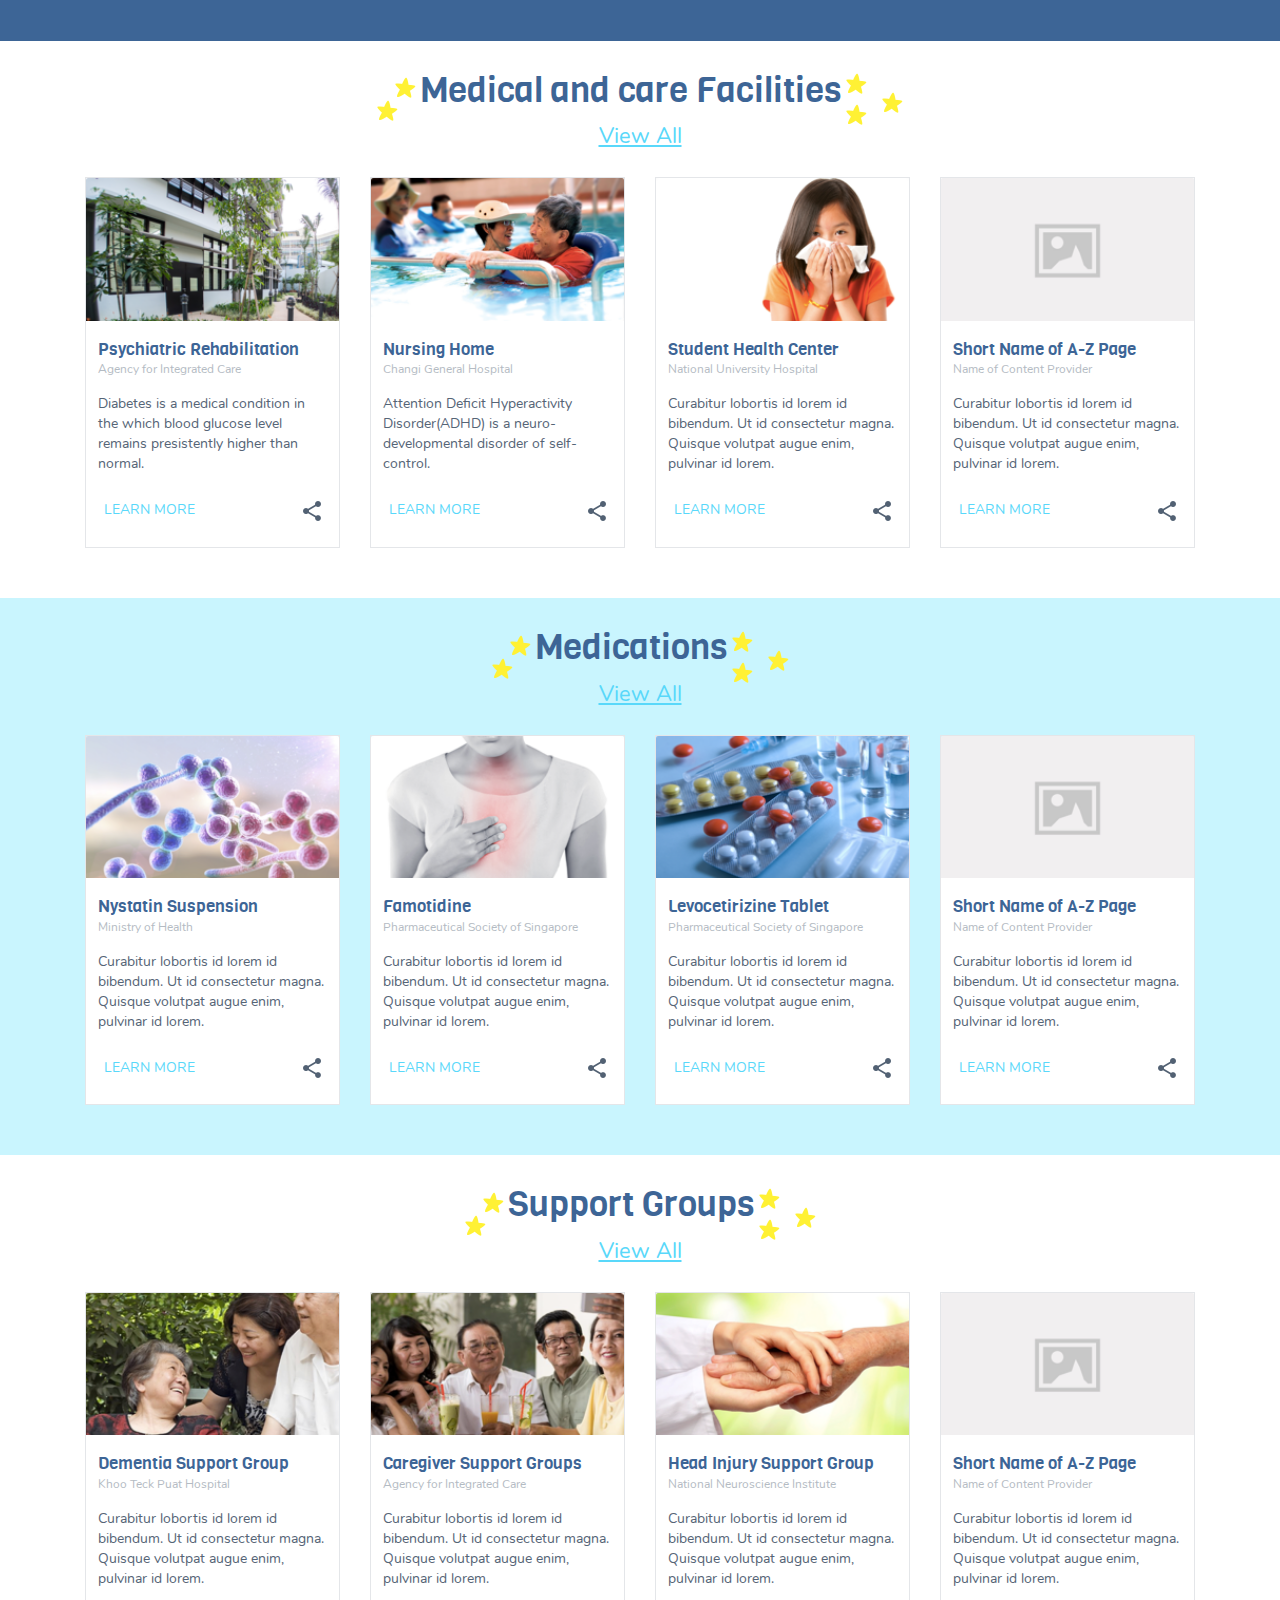
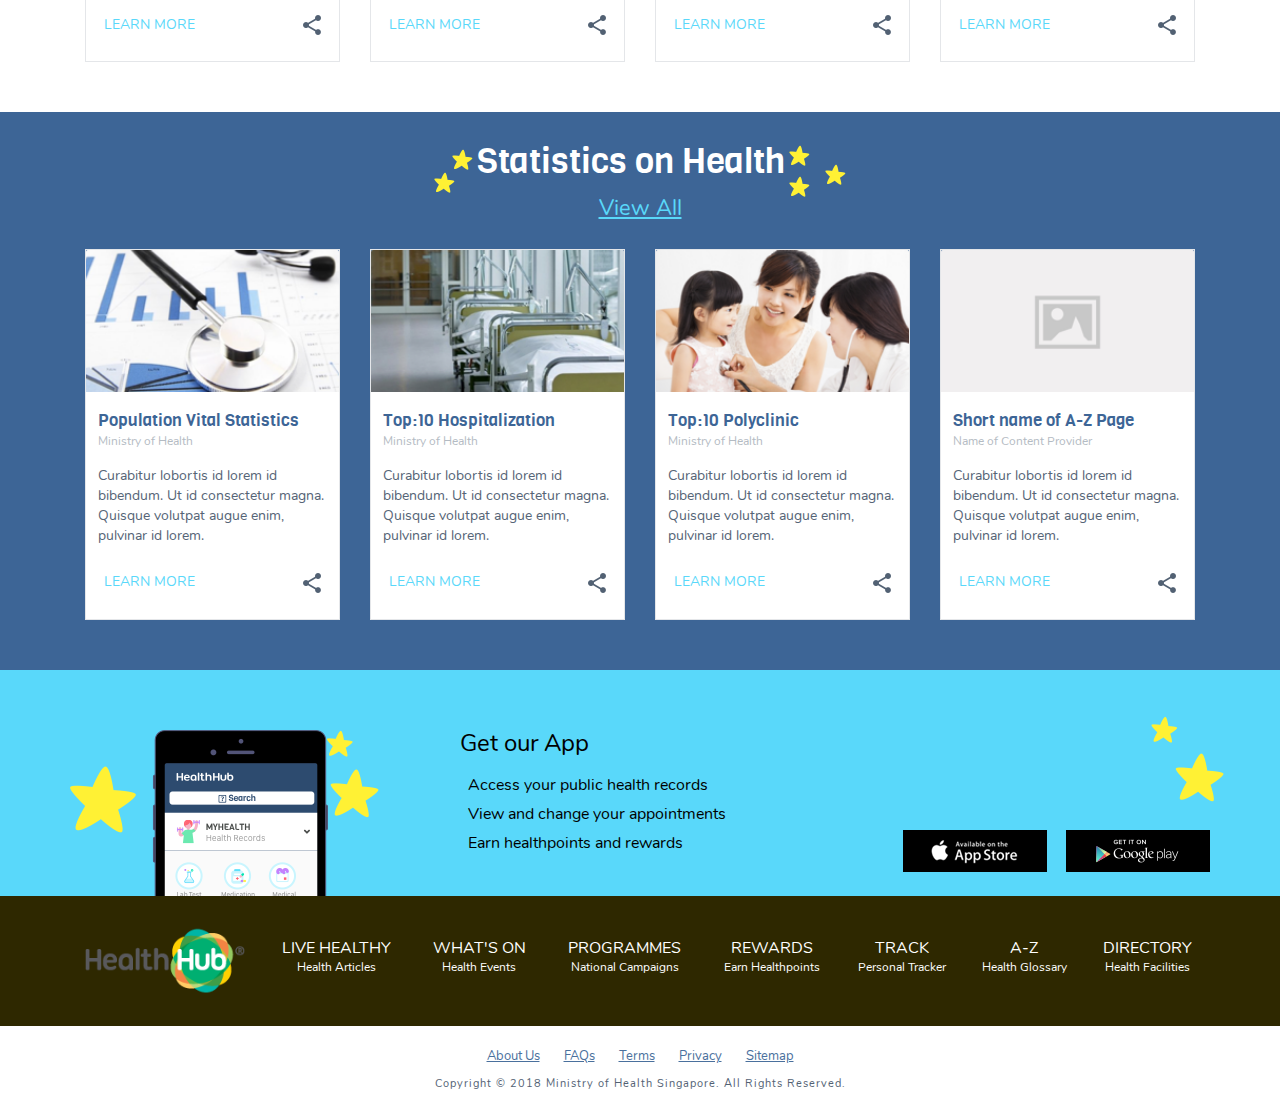
==== commit 19dadfba: "responsive code" ====
--- a/index.html
+++ b/index.html
@@ -14,7 +14,10 @@
             <div class="row">
                <div class="col-md-12 top-head-logo">
                   <div class="col-md-4  col-sm-4 col-xs-4 health-logo">
-                     <div class="my-health">
+
+
+                     <div class="myhealth">
+
                         <img src="images/banner_logo.png" alt="image">
                         <a href=""><strong class="hidden-xs  myhealth">Myhealth login</strong></a>
                      </div>
@@ -113,7 +116,7 @@
                </nav>
             </div>
          </div>
-      </header>
+       </header>
       <section class="header-image">
          <div class="container">
             <div class="row">
@@ -151,7 +154,7 @@
                               <div>
                                 <div class="slider-wrapper">
                                       <div class="main-slide">
-                                         <div class="myhealth">
+                                         <div class="my-health">
                                             <div class="main-health">
                                                <img src="images/im02.png" class="img-responsive">
                                             </div>
@@ -179,7 +182,7 @@
                               <div>
                                 <div class="slider-wrapper">
                                      <div class="main-slide">
-                                        <div class="myhealth">
+                                        <div class="my-health">
                                            <div class="main-health">
                                               <img src="images/im04.png" class="img-responsive">
                                            </div>
@@ -207,7 +210,7 @@
                             <div>
                               <div class="slider-wrapper">
                                     <div class="main-slide">
-                                       <div class="myhealth">
+                                       <div class="my-health">
                                           <div class="main-health">
                                              <img src="images/im03.png" class="img-responsive">
                                           </div>
@@ -235,7 +238,7 @@
                              <div>
                                <div class="slider-wrapper">
                                      <div class="main-slide">
-                                        <div class="myhealth">
+                                        <div class="my-health">
                                            <div class="main-health">
                                               <img src="images/im03.png" class="img-responsive">
                                            </div>
@@ -263,7 +266,7 @@
                              <div>
                                <div class="slider-wrapper">
                                      <div class="main-slide">
-                                        <div class="myhealth">
+                                        <div class="my-health">
                                            <div class="main-health">
                                               <img src="images/imu02.jpg" class="img-responsive">
                                            </div>
@@ -308,7 +311,7 @@
                      </div>
                      <div class="col-md-12 ">
                         <div class="col-md-3 ">
-                           <div class="myhealth">
+                           <div class="my-health">
                               <div class="main-health">
                                  <img src="images/image1.jpg" class="img-responsive">
                               </div>
@@ -329,7 +332,7 @@
                            </div>
                         </div>
                         <div class="col-md-3 ">
-                           <div class="myhealth">
+                           <div class="my-health">
                               <div class="main-health">
                                  <img src="images/cost_02.png" class="img-responsive">
                               </div>
@@ -350,7 +353,7 @@
                            </div>
                         </div>
                         <div class="col-md-3 ">
-                           <div class="myhealth">
+                           <div class="my-health">
                               <div class="main-health">
                                  <img src="images/cost_03.png" class="img-responsive">
                               </div>
@@ -371,7 +374,7 @@
                            </div>
                         </div>
                         <div class="col-md-3 ">
-                           <div class="myhealth">
+                           <div class="my-health">
                               <div class="main-health">
                                  <img src="images/image1.jpg" class="img-responsive">
                               </div>
@@ -407,7 +410,7 @@
                      </div>
                      <div class="col-md-12 ">
                         <div class="col-md-3 ">
-                           <div class="myhealth">
+                           <div class="my-health">
                               <div class="main-health">
                                  <img src="images/medical_01.png" class="img-responsive">
                               </div>
@@ -428,7 +431,7 @@
                            </div>
                         </div>
                         <div class="col-md-3 ">
-                           <div class="myhealth">
+                           <div class="my-health">
                               <div class="main-health">
                                  <img src="images/medical_02.png" class="img-responsive">
                               </div>
@@ -449,7 +452,7 @@
                            </div>
                         </div>
                         <div class="col-md-3 ">
-                           <div class="myhealth">
+                           <div class="my-health">
                               <div class="main-health">
                                  <img src="images/medical_03.png" class="img-responsive">
                               </div>
@@ -470,7 +473,7 @@
                            </div>
                         </div>
                         <div class="col-md-3 ">
-                           <div class="myhealth">
+                           <div class="my-health">
                               <div class="main-health">
                                  <img src="images/medical_04.png" class="img-responsive">
                               </div>
@@ -506,7 +509,7 @@
                      </div>
                      <div class="col-md-12 ">
                         <div class="col-md-3 ">
-                           <div class="myhealth">
+                           <div class="my-health">
                               <div class="main-health">
                                  <img src="images/medication_01.png" class="img-responsive">
                               </div>
@@ -527,7 +530,7 @@
                            </div>
                         </div>
                         <div class="col-md-3 ">
-                           <div class="myhealth">
+                           <div class="my-health">
                               <div class="main-health">
                                  <img src="images/medication_02.png" class="img-responsive">
                               </div>
@@ -548,7 +551,7 @@
                            </div>
                         </div>
                         <div class="col-md-3 ">
-                           <div class="myhealth">
+                           <div class="my-health">
                               <div class="main-health">
                                  <img src="images/medication_03.png" class="img-responsive">
                               </div>
@@ -569,7 +572,7 @@
                            </div>
                         </div>
                         <div class="col-md-3 ">
-                           <div class="myhealth">
+                           <div class="my-health">
                               <div class="main-health">
                                  <img src="images/medication_04.png" class="img-responsive">
                               </div>
@@ -605,7 +608,7 @@
                      </div>
                      <div class="col-md-12 ">
                         <div class="col-md-3 ">
-                           <div class="myhealth">
+                           <div class="my-health">
                               <div class="main-health">
                                  <img src="images/support_01.png" class="img-responsive">
                               </div>
@@ -626,7 +629,7 @@
                            </div>
                         </div>
                         <div class="col-md-3 ">
-                           <div class="myhealth">
+                           <div class="my-health">
                               <div class="main-health">
                                  <img src="images/support_02.png" class="img-responsive">
                               </div>
@@ -647,7 +650,7 @@
                            </div>
                         </div>
                         <div class="col-md-3 ">
-                           <div class="myhealth">
+                           <div class="my-health">
                               <div class="main-health">
                                  <img src="images/support_03.png" class="img-responsive">
                               </div>
@@ -668,7 +671,7 @@
                            </div>
                         </div>
                         <div class="col-md-3 ">
-                           <div class="myhealth">
+                           <div class="my-health">
                               <div class="main-health">
                                  <img src="images/support_04.png" class="img-responsive">
                               </div>
@@ -704,7 +707,7 @@
                      </div>
                      <div class="col-md-12 ">
                         <div class="col-md-3 ">
-                           <div class="myhealth">
+                           <div class="my-health">
                               <div class="main-health">
                                  <img src="images/stats_01.png" class="img-responsive">
                               </div>
@@ -725,7 +728,7 @@
                            </div>
                         </div>
                         <div class="col-md-3 ">
-                           <div class="myhealth">
+                           <div class="my-health">
                               <div class="main-health">
                                  <img src="images/stats_02.png" class="img-responsive">
                               </div>
@@ -746,7 +749,7 @@
                            </div>
                         </div>
                         <div class="col-md-3 ">
-                           <div class="myhealth">
+                           <div class="my-health">
                               <div class="main-health">
                                  <img src="images/stats_03.png" class="img-responsive">
                               </div>
@@ -767,7 +770,7 @@
                            </div>
                         </div>
                         <div class="col-md-3 ">
-                           <div class="myhealth">
+                           <div class="my-health">
                               <div class="main-health">
                                  <img src="images/stats_04.png" class="img-responsive">
                               </div>
@@ -806,7 +809,7 @@
 
                      <div class="col-md-12 ">
                         <div class="col-md-3 ">
-                           <div class="myhealth">
+                           <div class="my-health">
                               <div class="main-health">
                                  <img src="images/medical_01.png" class="img-responsive">
                               </div>
@@ -827,7 +830,7 @@
                            </div>
                         </div>
                         <div class="col-md-3 ">
-                           <div class="myhealth">
+                           <div class="my-health">
                               <div class="main-health">
                                  <img src="images/medical_02.png" class="img-responsive">
                               </div>
@@ -848,7 +851,7 @@
                            </div>
                         </div>
                         <div class="col-md-3 ">
-                           <div class="myhealth">
+                           <div class="my-health">
                               <div class="main-health">
                                  <img src="images/medical_03.png" class="img-responsive">
                               </div>
@@ -869,7 +872,7 @@
                            </div>
                         </div>
                         <div class="col-md-3 ">
-                           <div class="myhealth">
+                           <div class="my-health">
                               <div class="main-health">
                                  <img src="images/medical_04.png" class="img-responsive">
                               </div>
@@ -905,7 +908,7 @@
                      </div>
                      <div class="col-md-12 ">
                         <div class="col-md-3 ">
-                           <div class="myhealth">
+                           <div class="my-health">
                               <div class="main-health">
                                  <img src="images/medication_01.png" class="img-responsive">
                               </div>
@@ -926,7 +929,7 @@
                            </div>
                         </div>
                         <div class="col-md-3 ">
-                           <div class="myhealth">
+                           <div class="my-health">
                               <div class="main-health">
                                  <img src="images/medication_02.png" class="img-responsive">
                               </div>
@@ -947,7 +950,7 @@
                            </div>
                         </div>
                         <div class="col-md-3 ">
-                           <div class="myhealth">
+                           <div class="my-health">
                               <div class="main-health">
                                  <img src="images/medication_03.png" class="img-responsive">
                               </div>
@@ -968,7 +971,7 @@
                            </div>
                         </div>
                         <div class="col-md-3 ">
-                           <div class="myhealth">
+                           <div class="my-health">
                               <div class="main-health">
                                  <img src="images/medication_04.png" class="img-responsive">
                               </div>
@@ -1004,7 +1007,7 @@
                      </div>
                      <div class="col-md-12 ">
                         <div class="col-md-3 ">
-                           <div class="myhealth">
+                           <div class="my-health">
                               <div class="main-health">
                                  <img src="images/stats_01.png" class="img-responsive">
                               </div>
@@ -1025,7 +1028,7 @@
                            </div>
                         </div>
                         <div class="col-md-3 ">
-                           <div class="myhealth">
+                           <div class="my-health">
                               <div class="main-health">
                                  <img src="images/stats_02.png" class="img-responsive">
                               </div>
@@ -1046,7 +1049,7 @@
                            </div>
                         </div>
                         <div class="col-md-3 ">
-                           <div class="myhealth">
+                           <div class="my-health">
                               <div class="main-health">
                                  <img src="images/stats_03.png" class="img-responsive">
                               </div>
@@ -1067,7 +1070,7 @@
                            </div>
                         </div>
                         <div class="col-md-3 ">
-                           <div class="myhealth">
+                           <div class="my-health">
                               <div class="main-health">
                                  <img src="images/stats_04.png" class="img-responsive">
                               </div>
@@ -1234,5 +1237,38 @@
 
          })
       </script>
+      <script>
+      $('.myslider').slick({
+      dots: true,
+      infinite: false,
+      speed: 300,
+      slidesToShow: 3,
+      slidesToScroll: 3,
+      responsive: [
+        {
+      breakpoint: 1199,
+      settings: {
+       slidesToShow: 3,
+       slidesToScroll: 3,
+       infinite: true,
+       dots: true
+     }
+   },
+   {
+     breakpoint: 901,
+     settings: {
+       slidesToShow: 2,
+       slidesToScroll: 2
+     }
+   },
+   {
+     breakpoint: 601,
+     settings: {
+       slidesToShow: 1,
+       slidesToScroll: 1
+     }
+    }]
+  });
+      </script>
    </body>
 </html>
--- a/css/style.css
+++ b/css/style.css
@@ -28,13 +28,13 @@
 .health-logo {
   padding: 0;
 }
-.my-health {
+.myhealth {
   display: inline-block;
   vertical-align: middle;
-  margin-top: 20px;
+  margin-top: 10px;
   position: relative;
 }
-.my-health strong.myhealth, .my-health h4 {
+.myhealth strong.myhealth, .myhealth h4 {
   text-transform: uppercase;
     display: inline-block;
     font-size: 18px;
@@ -101,11 +101,12 @@
   }
   .top-header .nav-pills > li a {
     text-decoration: none;
+    font-size: 13px;
 }
 .top-header .nav-pills>li a span {
     display: block;
     text-transform: capitalize;
-    font-size: 14px;
+    font-size: 12px;
     text-align: left;
     font-weight: normal;
     font-family: 'Nunito';
@@ -285,20 +286,22 @@
 .section-diseases {
   padding-bottom: 50px;
 }
-
+b, strong {
+    font-weight: 50!important;
+}
 
 
 
 /********************slider section**********************/
 
-.myhealth {
+.my-health {
   border: 1px solid #e4e6e9;
   background-color: #fff;
 }
 .health-promo {
     padding: 0 12px 25px;
 }
-.myhealth button.learn-more-slide {
+.my-health button.learn-more-slide {
     background: transparent;
     box-shadow: none;
     border: none;
@@ -320,7 +323,7 @@
   margin-bottom: 0;
   font-family: 'Viga';
 }
-.myhealth button.share-slide {
+.my-health button.share-slide {
   border: none;
   background: transparent;
 }
@@ -432,10 +435,11 @@
   opacity: .5;
 
 }
-.slick-prev:before, .slick-next:before {
-  font-size: 30px!important;
-
-}
+/* .slick-prev:before, .slick-next:before {
+  font-size: 35px!important;
+
+
+} */
 /* .slick-prev {
     left: -50px!important;
 }
@@ -443,8 +447,12 @@
   right: -50px!important;
 } */
 
-
-
+.slick-next {
+    right: -30px!important;
+}
+.slick-prev {
+    left: -30px!important;
+}
 
 .slick-dots li button::before {
     font-size: 12px !important;
@@ -457,3 +465,90 @@
 .slide-content{
   padding: 15px;
 }
+.slick-prev:before, .slick-next:before {
+    color: transparent;
+    z-index: 9999999;
+    opacity: 1;
+}
+.slick-prev:before {
+    content: '←'!important;
+    background-image: url("images/slide1.png");
+    background-repeat: no-repeat;
+}
+@media only screen and (max-width: 1024px) {
+  .health-promo span {
+    font-size: 10px!important;
+  }
+    .health-promo h3 {
+      font-size: 12px!important;
+      }
+      .side-image.mobile-app {
+          margin-right: 0px;
+      }
+      .footer-bottom {
+    display: none;
+  }
+    .get-our-app p {
+    font-size: 13px;
+    margin-bottom: 0px;
+    vertical-align: middle;
+    display: block;
+}
+.get-our-app p {
+    font-size: 13px;
+    margin-bottom: 0px;
+    vertical-align: middle;
+    display: block;
+}
+.get-our-app p {
+    font-size: 13px;
+    margin-bottom: 0px;
+    vertical-align: middle;
+    display: block;
+}
+.mobile-star {
+  display: none;
+}
+/* .col-sm-4 {
+  width: 0!important;
+} */
+/* .col-sm-4 {
+    width: 50% !important;
+} */
+.get-our-icon {
+  padding-top: 10px;
+  margin-bottom: 50px;
+  display: inline-flex;
+  width: 50%;
+}
+.mobile-app {
+  padding-left: 10px;
+}
+.mobile-pic-head {
+  width: 50%;
+}
+}
+
+@media only screen and (max-width: 768px) {
+
+.top-header .nav-pills>li a span {
+  font-size: 11px;
+}
+.top-header .nav-pills>li a span {
+  font-size: 12px;
+}
+.slick-next {
+    right: -10px!important;
+}
+.slick-prev {
+    left: -10px!important;
+}
+}
+@media only screen and (max-width: 375px) {
+.nav>li>a {
+    padding: 10px 50px;
+}
+ul.nav.nav-tabs.tab_navbar li a {
+  font-size: 15px;
+}
+}
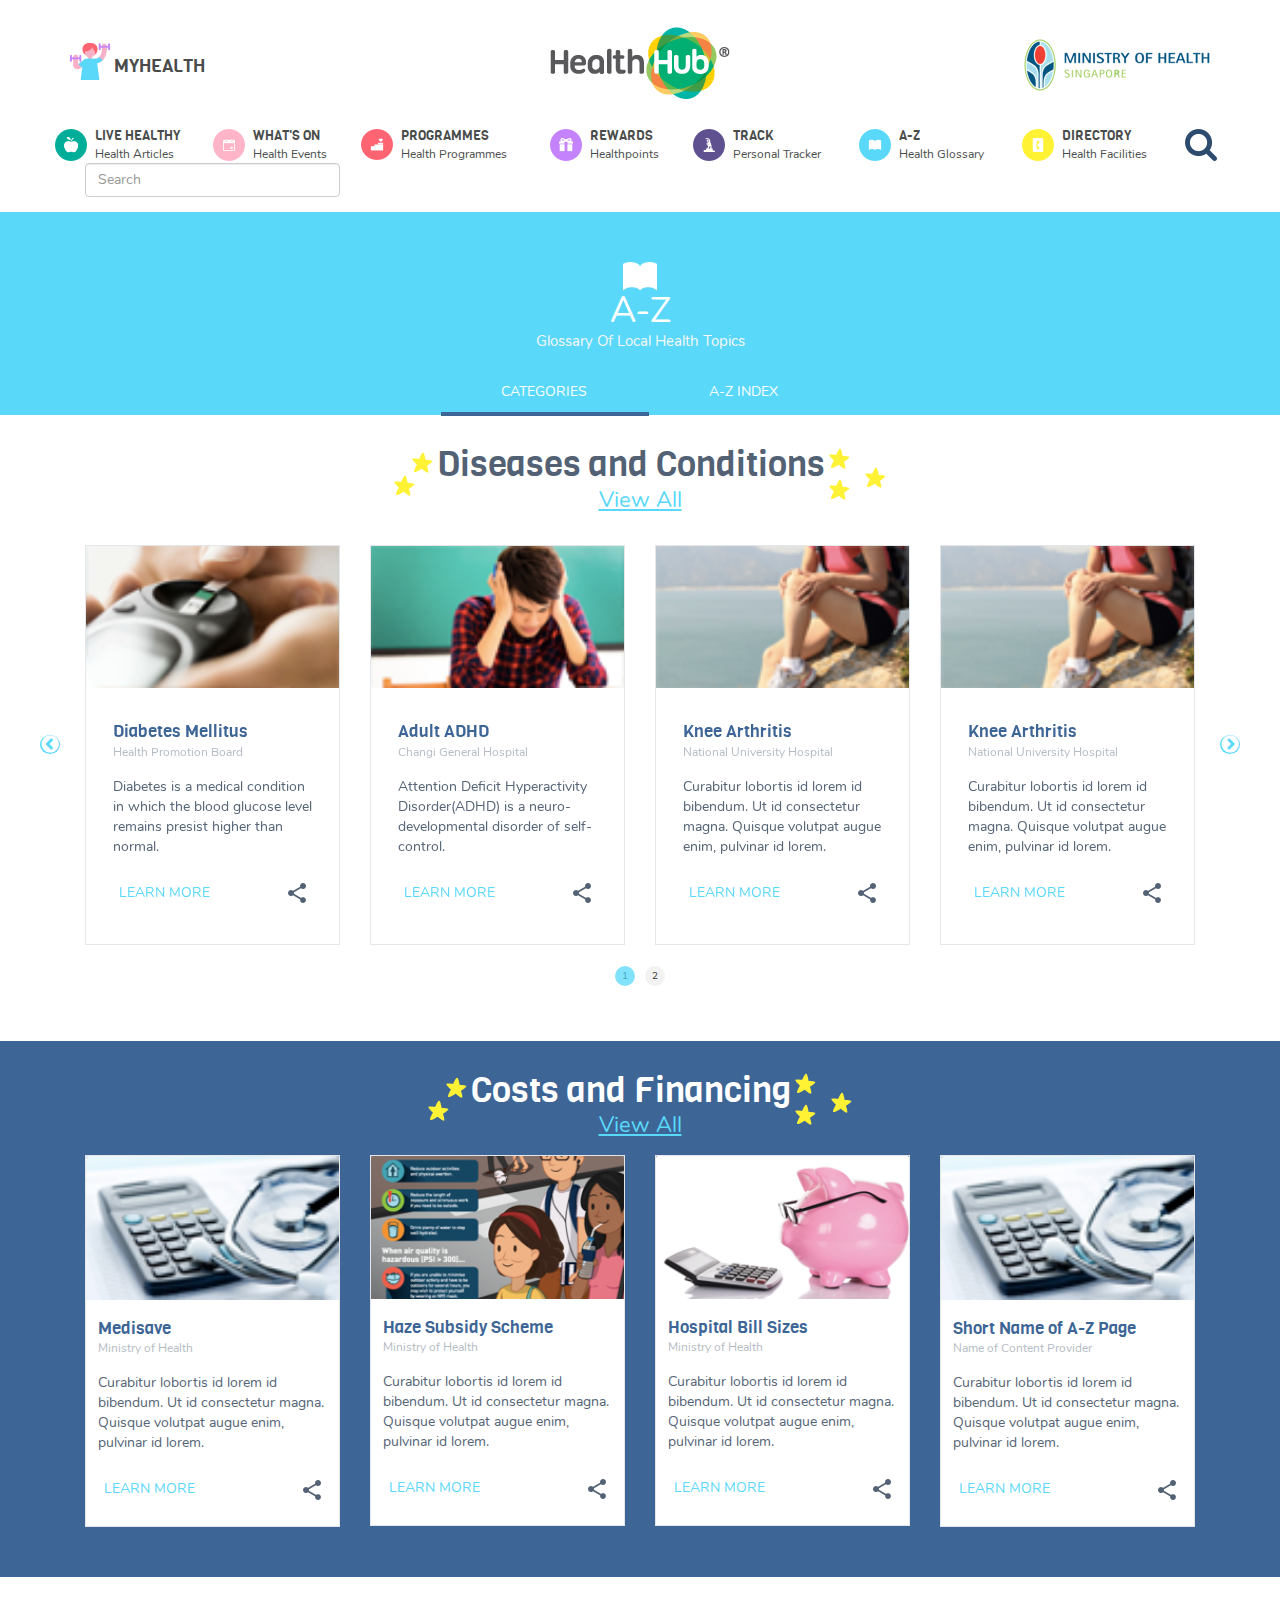
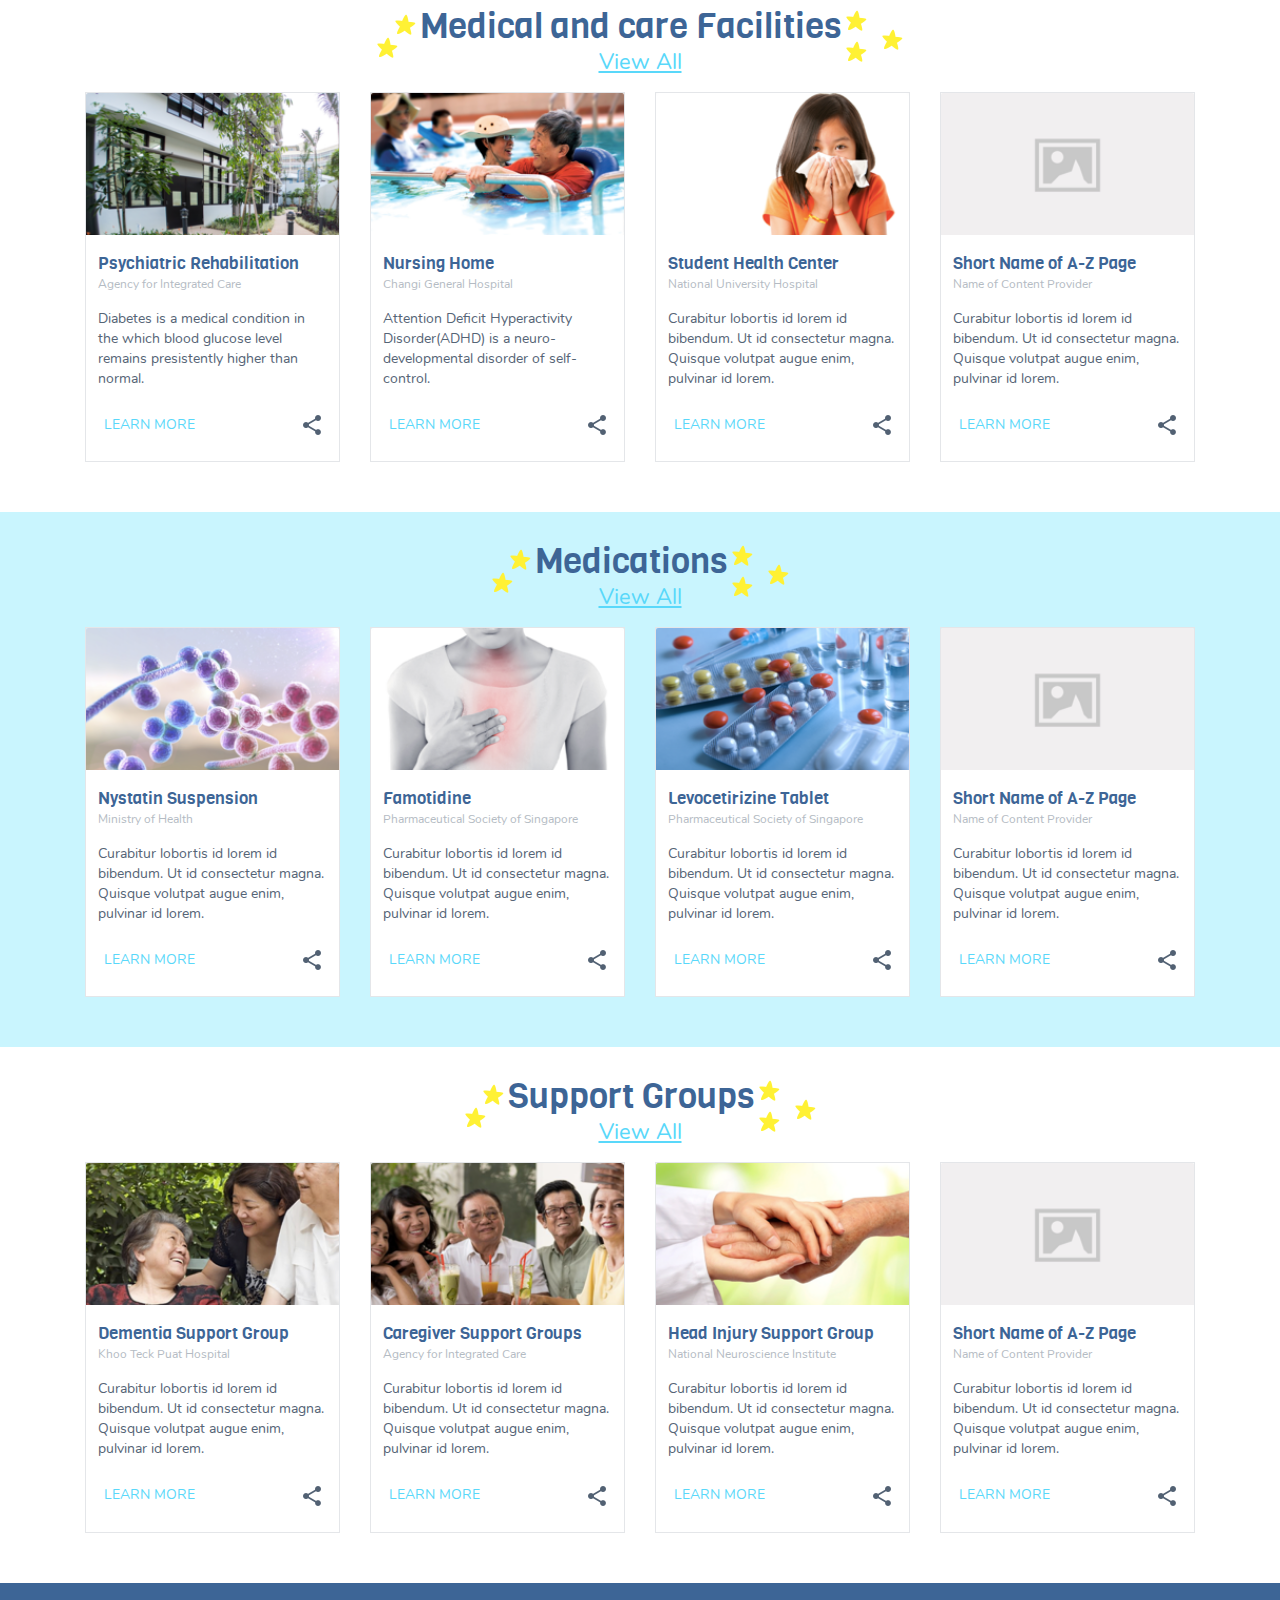
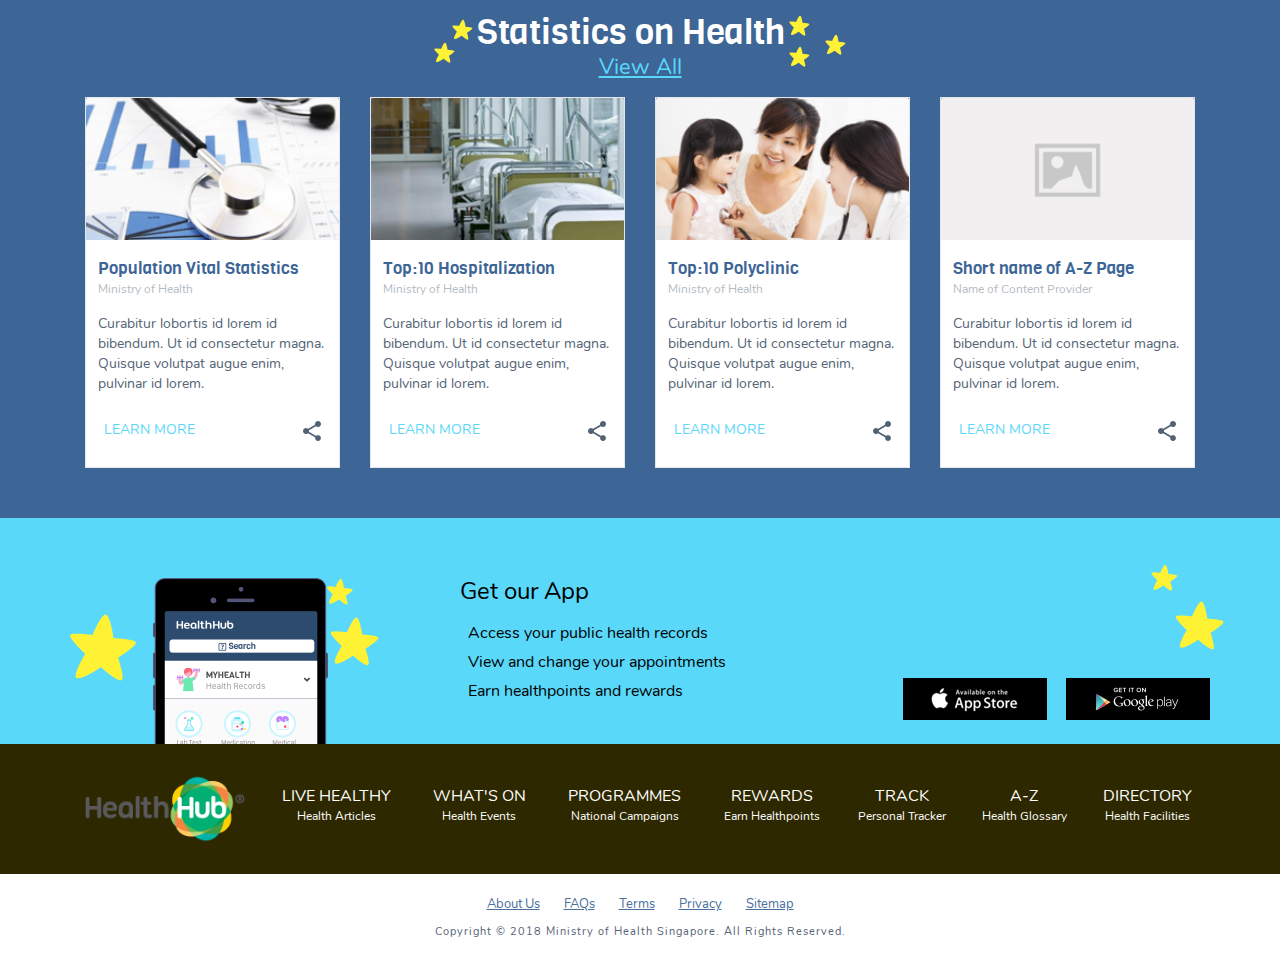
==== commit bec6b20e: "responsive code finish" ====
--- a/index.html
+++ b/index.html
@@ -18,8 +18,8 @@
 
                      <div class="myhealth">
 
-                        <img src="images/banner_logo.png" alt="image">
-                        <a href=""><strong class="hidden-xs  myhealth">Myhealth login</strong></a>
+                        <img class="logo-image" src="images/banner_logo.png" alt="image">
+                        <a href=""><strong class=" myhealth">Myhealth</strong></a>
                      </div>
                   </div>
                   <div class="col-md-4 col-sm-4 col-xs-4 health-logo  logo-header text-center">
@@ -36,7 +36,7 @@
                   </div>
                </div>
                <nav class="navbar navbar-default top-header">
-                  <div class="collapse navbar-collapse navbar-nav-justified" id="bs-example-navbar-collapse-1">
+                  <div class="navbar-collapse navbar-nav-justified" id="bs-example-navbar-collapse-1">
                      <ul class="nav nav-pills nav-justified text-center">
                         <li>
                            <span>
@@ -112,6 +112,18 @@
                            <img src="images/search.png" alt="Search" class="search_button"></a>
                         </li>
                      </ul>
+                     <div class="col-sm-12 col-md-12 col-lg-12 hidden-xs">
+                       <div class="col-md-3">
+  <!-- <form class="navbar-form" role="search">
+    <div class="input-group add-on">
+      <input class="form-control" placeholder="Search" name="srch-term" id="srch-term" type="text">
+      <div class="input-group-btn">
+        <button class="btn btn-default" type="submit"><i class="glyphicon glyphicon-search"></i></button>
+      </div>
+    </div>
+  </form> -->
+  <input class="form-control" type="text" placeholder="Search" aria-label="Search">
+                     </div>
                   </div>
                </nav>
             </div>
@@ -121,7 +133,7 @@
          <div class="container">
             <div class="row">
                <div class="col-md-12 banner-text text-center">
-                  <img src="images/book-open-shape.png" alt="image" style="width: 3%;">
+                  <img class="book-image" src="images/book-open-shape.png" alt="image" style="width: 3%;">
                   <h1><b>A-Z</b></h1>
                   <span>Glossary of Local Health Topics</span>
                </div>
@@ -1104,24 +1116,24 @@
          <div class="container">
             <div class="row">
                <div class="col-md-12 col-sm-12 get-our-trip">
-                  <div class="col-lg-4 col-md-4 col-sm-4 col-xs-6 mobile-pic-head">
+                  <div class="col-lg-4 col-md-4 col-sm-4 col-xs-6 col-xs-12 mobile-pic-head">
                      <img class="mobile-pic" src="images/moli.png" alt="image">
                      &#8203;
                   </div>
-                  <div class="col-lg-3 col-md-4 col-sm-4 col-xs-6 get-our-app">
-                     <h5>Get our App</h5>
+                  <div class="col-lg-3 col-md-4 col-sm-4 col-xs-6 col-xs-12 get-our-app">
+                     <h5><b>Get our App</b></h5>
                      <p><i class="fa fa-heart" aria-hidden="true"></i>
                         Access your public health records
                      </p>
                      <p><i class="fa fa-heart" aria-hidden="true"></i>View and change your appointments</p>
                      <p><i class="fa fa-heart" aria-hidden="true"></i>Earn healthpoints and rewards</p>
                   </div>
-                  <div class="col-lg-5 col-md-4 col-sm-4 col-xs-3 get-our-icon text-right hidden-xs">
+                  <div class="col-lg-5 col-md-4 col-sm-4 col-xs-3 col-xs-12 get-our-icon text-right">
                      <a href="">
                      <img class="side-image mobile-app" src="images/app01.png" alt="image">
                      </a>
                      <a href="">
-                     <img class="mobile-app "src="images/google600.png" alt="image">
+                     <img class="mobile-app text-right "src="images/google600.png" alt="image">
                      </a>
                      <a href="">
                      <img class="mobile-star" src="images/ic_star3.png" alt="image">
@@ -1242,8 +1254,8 @@
       dots: true,
       infinite: false,
       speed: 300,
-      slidesToShow: 3,
-      slidesToScroll: 3,
+      slidesToShow: 4,
+      slidesToScroll: 1,
       responsive: [
         {
       breakpoint: 1199,
--- a/css/style.css
+++ b/css/style.css
@@ -25,9 +25,9 @@
   width: 100%;
   padding: 24px 0;
 }
-.health-logo {
+/* .health-logo {
   padding: 0;
-}
+} */
 .myhealth {
   display: inline-block;
   vertical-align: middle;
@@ -269,7 +269,7 @@
   font-size: 22px;
   color: #59d8fa;
   text-decoration: underline;
-  line-height: 1;
+  line-height: 0;
   display: block;
 }
 .star {
@@ -350,7 +350,7 @@
 font-size: 22px;
 color: #59d8fa;
 text-decoration: underline;
-line-height: 1;
+line-height: 0;
 display: block;
 }
 
@@ -383,7 +383,7 @@
     border: none;
     background-color: transparent;
     color: #fff;
-    font-size: 18px;
+
     float: none;
     display: inline-block;
 }
@@ -482,53 +482,23 @@
     .health-promo h3 {
       font-size: 12px!important;
       }
-      .side-image.mobile-app {
-          margin-right: 0px;
-      }
+
       .footer-bottom {
     display: none;
   }
-    .get-our-app p {
-    font-size: 13px;
-    margin-bottom: 0px;
-    vertical-align: middle;
-    display: block;
-}
-.get-our-app p {
-    font-size: 13px;
-    margin-bottom: 0px;
-    vertical-align: middle;
-    display: block;
-}
-.get-our-app p {
-    font-size: 13px;
-    margin-bottom: 0px;
-    vertical-align: middle;
-    display: block;
-}
-.mobile-star {
-  display: none;
-}
-/* .col-sm-4 {
-  width: 0!important;
-} */
-/* .col-sm-4 {
-    width: 50% !important;
-} */
+  .mobile-star {
+      top: -200%;
+}
 .get-our-icon {
   padding-top: 10px;
   margin-bottom: 50px;
-  display: inline-flex;
-  width: 50%;
+
+  width: 100%;
 }
 .mobile-app {
-  padding-left: 10px;
-}
-.mobile-pic-head {
-  width: 50%;
-}
-}
-
+margin-right: 20px;
+}
+}
 @media only screen and (max-width: 768px) {
 
 .top-header .nav-pills>li a span {
@@ -543,12 +513,206 @@
 .slick-prev {
     left: -10px!important;
 }
+.get-our-app p {
+    font-size: 13px;
+}
+}
+@media only screen and (max-width: 414px) {
+  .heading h2 {
+    font-size: 22px;
+  }
+  .heading-cost h2 {
+    font-size: 22px;
+  }
+  nav.navbar.navbar-default.top-header {
+    margin-bottom: 0;
+  }
+  nav.navbar.navbar-default.top-header .nav-justified {
+    display: table;
+    padding: 16px 0;
+    height: 248px;
+  }
+  nav.navbar.navbar-default.top-header .nav-justified>li {
+  margin: 0 5%;
+    width: 40%;
+  }
+  .nav-justified>li {
+    float: left;
+    display: inline;
+    padding: 8px 0;
+  }
+  .health-logo {
+    padding-top: 0px;
+  }
+  .logo-image {
+    display: inline-block;
+      width: 30px;
+  }
+
+    .top-header .nav-pills>li a span {
+      font-size: 10px;
+  }
+
+    .myhealth strong.myhealth, .myhealth h4 {
+      font-size: 10px;
+    }
+    .top-head-logo .logo-ministry-right {
+      margin-top: 8px;
+    }
+    .top-head-logo {
+      padding: 5px 0;
+    }
+    .myhealth {
+      margin-top: 5px;
+      display: inline-block;
+    }
+    .get-our-app {
+        display: block;
+        padding: 20px 0px 20px;
+        text-align: center;
+        width: 100%
+    }
+    .get-our-app h5 {
+      font-size: 20px;
+      margin-bottom: 6px;
+    }
+    .mobile-pic-head {
+        width: 100%;
+    }
+    .get-our-app p {
+      font-size: 10px;
+      display: block;
+      margin-bottom: 0;
+    }
+
+
 }
 @media only screen and (max-width: 375px) {
 .nav>li>a {
     padding: 10px 50px;
 }
-ul.nav.nav-tabs.tab_navbar li a {
-  font-size: 15px;
-}
-}
+.heading h2 {
+  font-size: 19px;
+}
+.heading-cost h2 {
+  font-size: 19px;
+}
+.heading a {
+  font-size:18px;
+}
+.heading-cost a {
+  font-size: 18px;
+}
+.get-our-app {
+    display: block;
+    padding: 20px 0px 20px;
+    text-align: center;
+    width: 100%
+}
+.get-our-app h5 {
+  font-size: 20px;
+  margin-bottom: 6px;
+}
+.mobile-pic-head {
+    width: 100%;
+}
+.get-our-app p {
+  font-size: 10px;
+  display: block;
+  margin-bottom: 0;
+}
+.mobile-star {
+    top: -110%;
+    width: 15%;
+}
+
+  .top-header .nav-pills>li a span {
+    font-size: 10px;
+}
+
+  .myhealth strong.myhealth, .myhealth h4 {
+    font-size: 10px;
+  }
+  .top-head-logo .logo-ministry-right {
+    margin-top: 8px;
+  }
+  .top-head-logo {
+    padding: 5px 0;
+  }
+  .myhealth {
+    margin-top: 5px;
+    display: inline-block;
+  }
+  nav.navbar.navbar-default.top-header {
+    margin-bottom: 0;
+  }
+nav.navbar.navbar-default.top-header .nav-justified {
+    display: table;
+    padding: 16px 0;
+    height: 248px;
+}
+nav.navbar.navbar-default.top-header .nav-justified>li {
+  margin: 0 5%;
+    width: 40%;
+}
+.nav-justified>li {
+    float: left;
+    display: inline;
+    padding: 8px 0;
+}
+.health-logo {
+  padding-top: 0px;
+}
+.logo-image {
+  display: inline-block;
+    width: 30px;
+}
+
+}
+@media only screen and (max-width: 320px) {
+  .nav>li>a {
+    padding: 10px 40px;
+}
+.mobile-app {
+  width: 40%;
+  }
+  .footer-last li a{
+    font-size: 10px;
+}
+.footer-text {
+  font-size: 6px;
+}
+.top-header .nav-pills>li a span {
+  font-size: 9px;
+}
+.myhealth strong.myhealth, .myhealth h4 {
+  font-size: 8px;
+}
+.logo-image {
+  width: 25px;
+}
+.book-image {
+  width: 8%!important;
+}
+.heading h2 {
+    font-size: 14px;
+}
+.heading a {
+    font-size: 12px;
+}
+
+}
+@media only screen and (max-width: 280px) {
+  .nav>li> a {
+    padding: 10px 30px;
+}
+.top-header .nav-pills > li a {
+  font-size: 10px;
+}
+.top-header .nav-pills > li a span {
+  font-size: 7px;
+}
+.myhealth strong.myhealth, .myhealth h4 {
+    font-size: 6px;
+}
+}
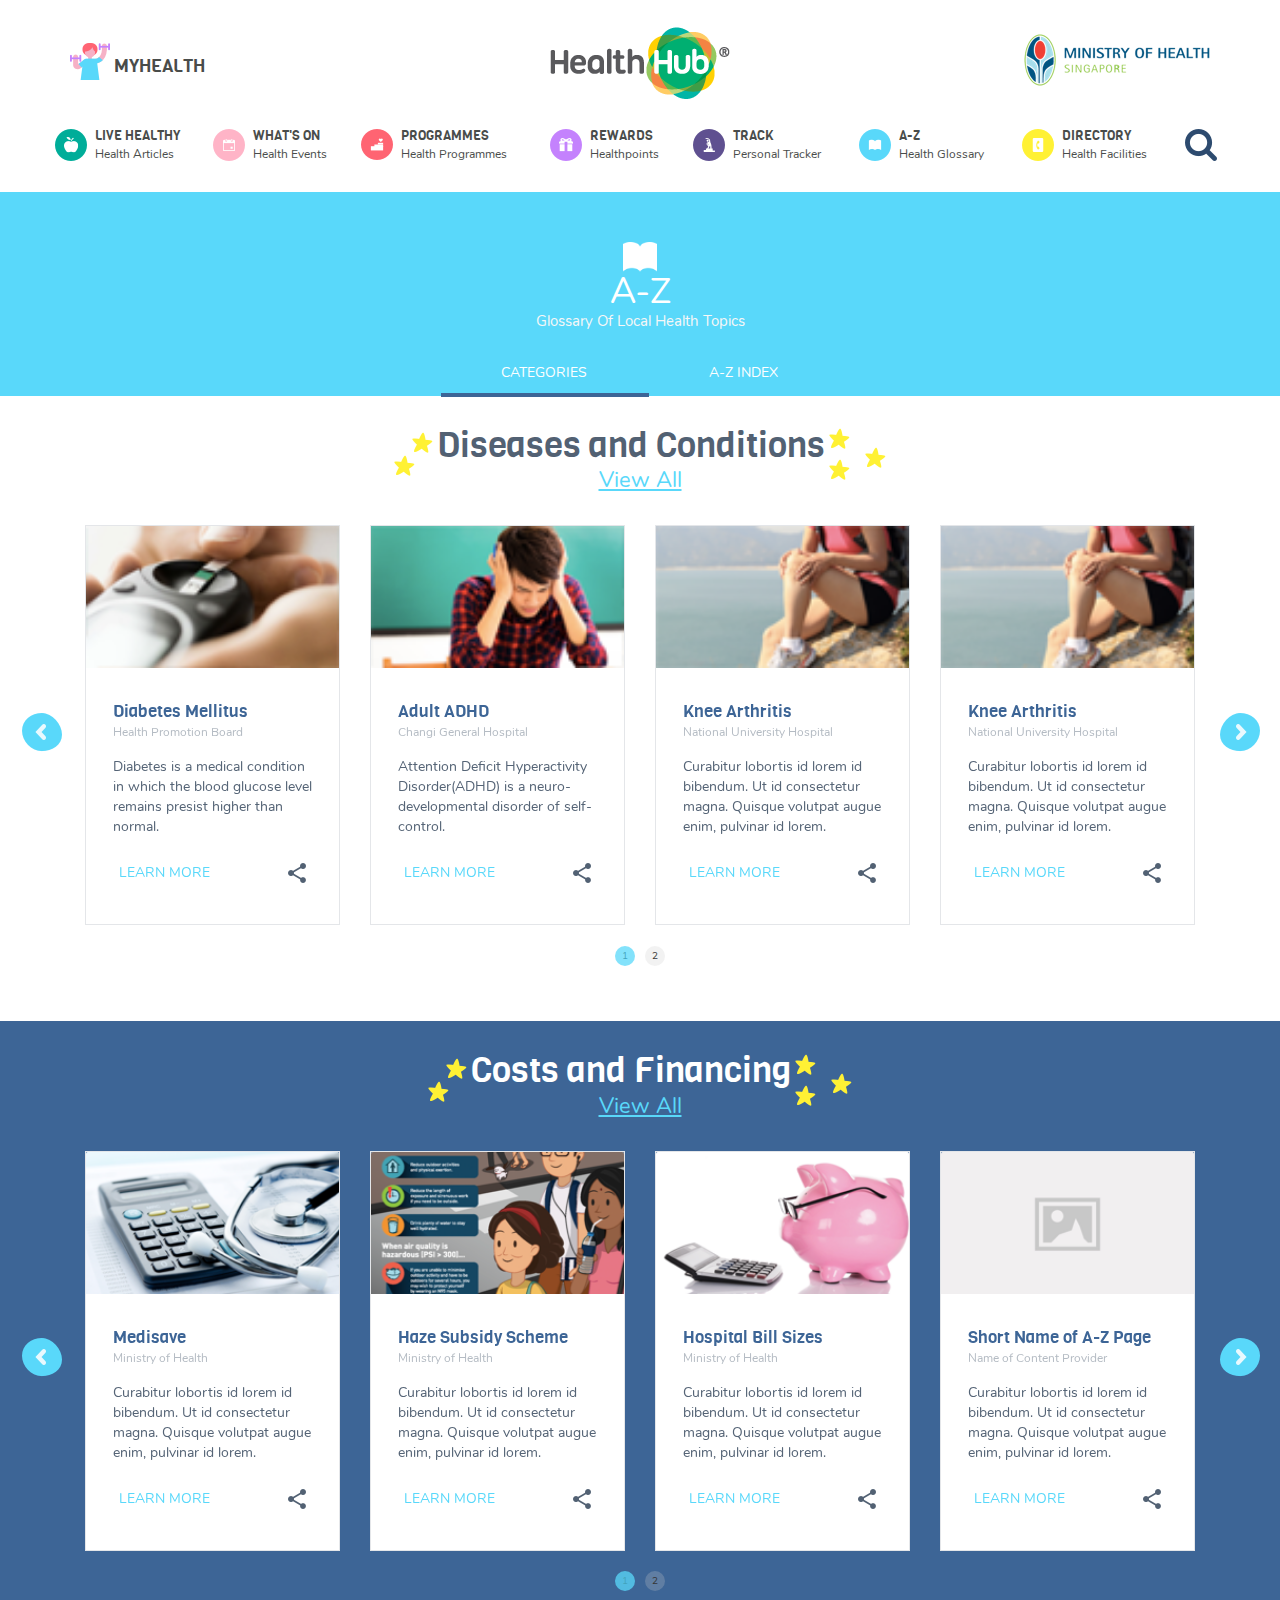
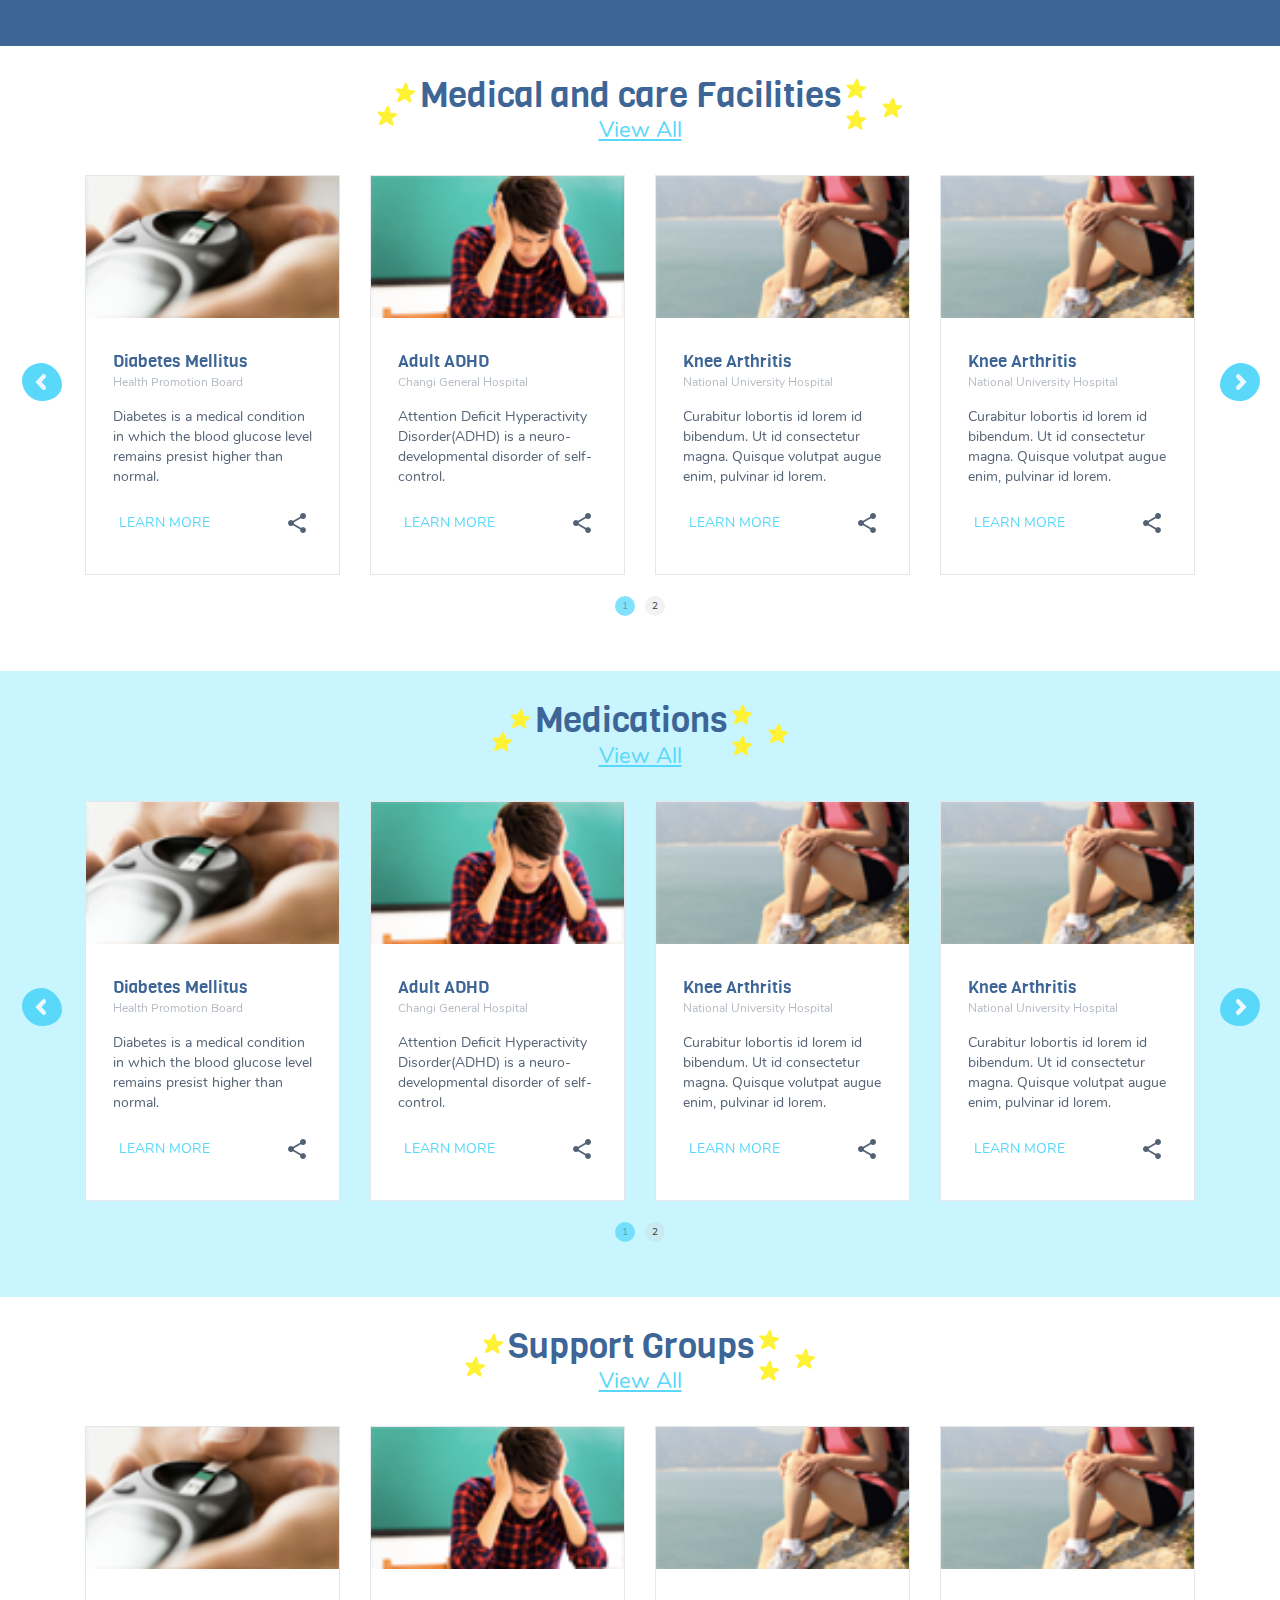
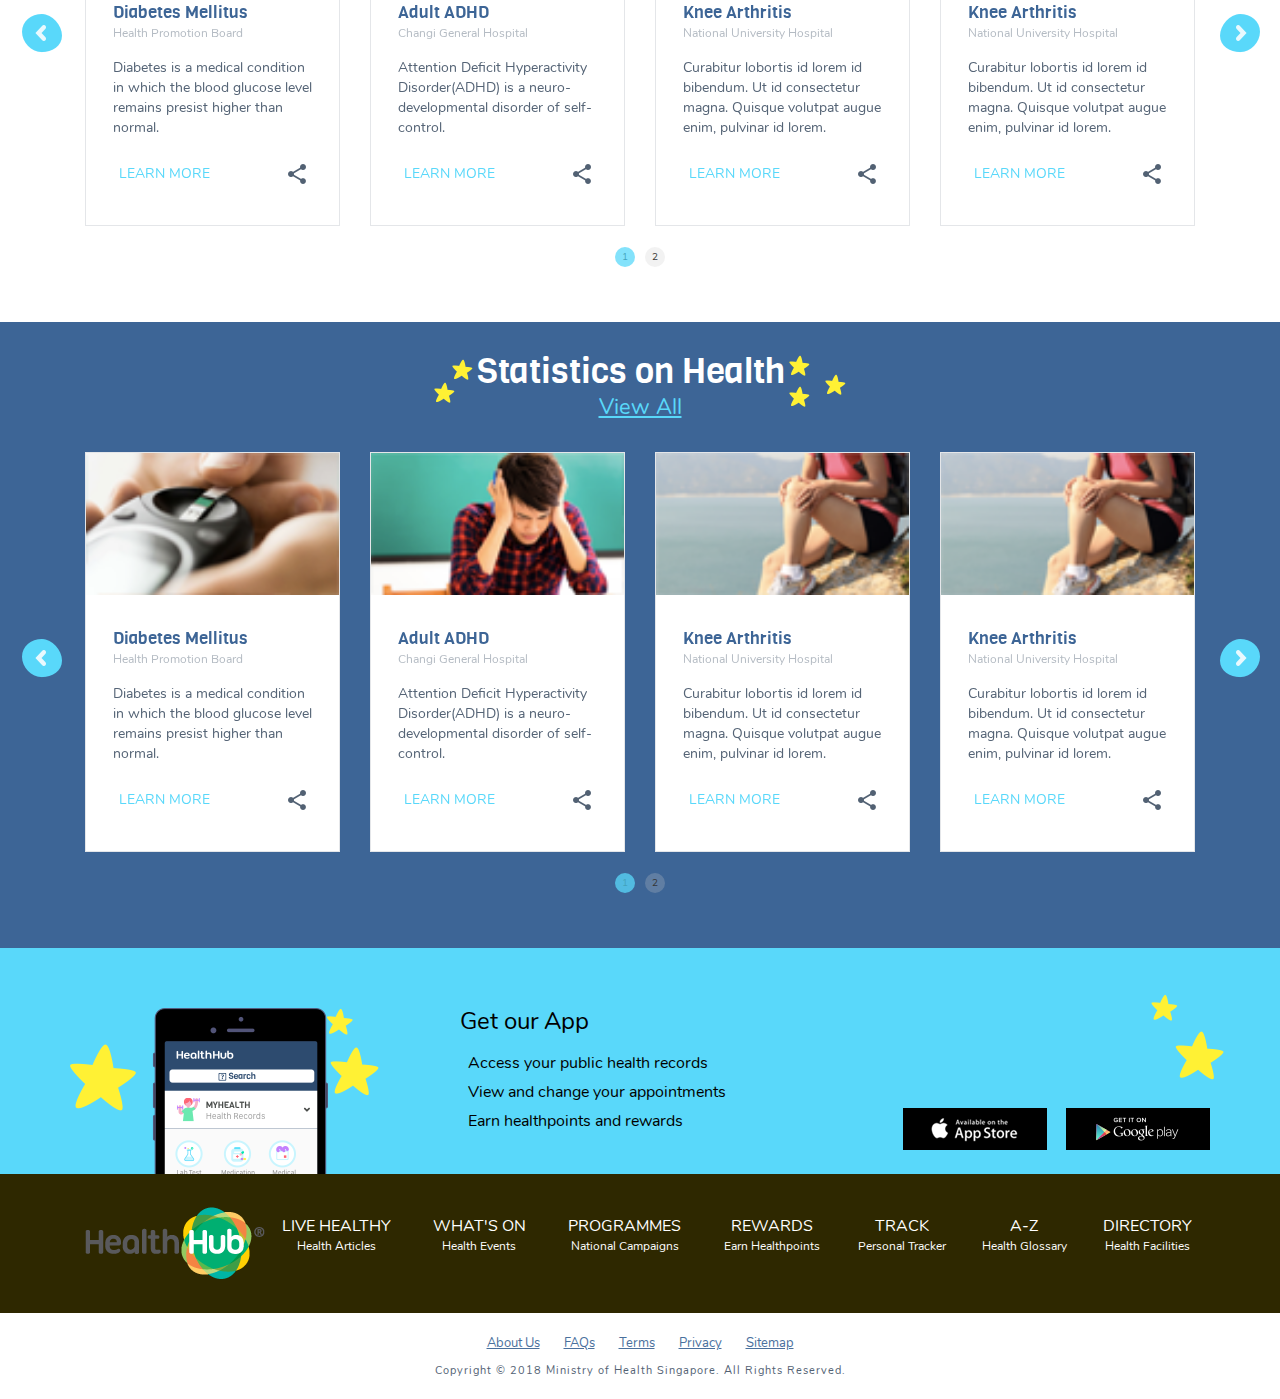
==== commit 2eda831c: "slider code" ====
--- a/index.html
+++ b/index.html
@@ -14,10 +14,7 @@
             <div class="row">
                <div class="col-md-12 top-head-logo">
                   <div class="col-md-4  col-sm-4 col-xs-4 health-logo">
-
-
                      <div class="myhealth">
-
                         <img class="logo-image" src="images/banner_logo.png" alt="image">
                         <a href=""><strong class=" myhealth">Myhealth</strong></a>
                      </div>
@@ -25,7 +22,7 @@
                   <div class="col-md-4 col-sm-4 col-xs-4 health-logo  logo-header text-center">
                      <div class="logo">
                         <a href="">
-                        <img src="images/healthhub_logo.png" alt="image">
+                        <img src="images/healthhub_logo.png" alt="image"  class="logo-ministry">
                         </a>
                      </div>
                   </div>
@@ -107,1180 +104,1865 @@
                            Health facilities</span>
                            </a>
                         </li>
-                        <li class="hidden-xs">
+                        <li class=" search hidden-xs">
                            <a href="#search">
                            <img src="images/search.png" alt="Search" class="search_button"></a>
                         </li>
                      </ul>
-                     <div class="col-sm-12 col-md-12 col-lg-12 hidden-xs">
-                       <div class="col-md-3">
-  <!-- <form class="navbar-form" role="search">
-    <div class="input-group add-on">
-      <input class="form-control" placeholder="Search" name="srch-term" id="srch-term" type="text">
-      <div class="input-group-btn">
-        <button class="btn btn-default" type="submit"><i class="glyphicon glyphicon-search"></i></button>
+                     <div class="col-sm-12 search-form hidden-xs">
+                        <div class="col-md-3">
+                           <form class="navbar-form" role="search">
+                              <div class="input-group add-on">
+                                 <input class="form-control" placeholder="Search" name="srch-term" id="srch-term" type="text">
+                                 <div class="input-group-btn">
+                                    <button class="btn btn-default" type="submit"><img src="images/search.png" alt="Search" class="search_button"></button>
+                                 </div>
+                              </div>
+                           </form>
+                           <!-- <input class="form-control" type="text" placeholder="Search" aria-label="Search"> -->
+                        </div>
+                     </div>
+               </nav>
+               </div>
+            </div>
+      </header>
+      <section class="header-image">
+   <div class="container">
+      <div class="row">
+         <div class="col-md-12 banner-text text-center">
+            <img class="book-image" src="images/book-open-shape.png" alt="image" style="width: 3%;">
+            <h1><b>A-Z</b></h1>
+            <span>Glossary of Local Health Topics</span>
+         </div>
+         <ul class="nav nav-tabs tab_navbar">
+            <li class="active"><a data-toggle="tab" href="#menu">CATEGORIES</a></li>
+            <li><a data-toggle="tab" href="#menu1">A-Z INDEX</a></li>
+         </ul>
       </div>
-    </div>
-  </form> -->
-  <input class="form-control" type="text" placeholder="Search" aria-label="Search">
-                     </div>
-                  </div>
-               </nav>
-            </div>
-         </div>
-       </header>
-      <section class="header-image">
+   </div>
+</section>
+<div class="tab-content">
+   <div id="menu" class="tab-pane fade in active">
+      <section class="section-diseases">
          <div class="container">
             <div class="row">
-               <div class="col-md-12 banner-text text-center">
-                  <img class="book-image" src="images/book-open-shape.png" alt="image" style="width: 3%;">
-                  <h1><b>A-Z</b></h1>
-                  <span>Glossary of Local Health Topics</span>
+               <!-- <div class="col-md-12 col-sm-12 section-diseases text-center"> -->
+               <div class="heading">
+                  <span><img class="star"src="images/ic_star.png" alt="image"></span>
+                  <h2>Diseases and Conditions</h2>
+                  <span><img class="star" src="images/ic_star2.png" alt="image"></span>
+                  <a href="">View All</a>
+                  <!-- <img class="star1"src="images/ic_star.png" alt="image">
+                     <img class="star" src="images/ic_star2.png" alt="image"> -->
                </div>
-               <ul class="nav nav-tabs tab_navbar">
-                  <li class="active"><a data-toggle="tab" href="#menu">CATEGORIES</a></li>
-                  <li><a data-toggle="tab" href="#menu1">A-Z INDEX</a></li>
-               </ul>
-            </div>
-         </div>
-      </section>
-      <div class="tab-content">
-         <div id="menu" class="tab-pane fade in active">
-            <section class="section-diseases">
-               <div class="container">
-                  <div class="row">
-                     <!-- <div class="col-md-12 col-sm-12 section-diseases text-center"> -->
-                     <div class="heading">
-                        <span><img class="star"src="images/ic_star.png" alt="image"></span>
-                        <h2>Diseases and Conditions</h2>
-                        <span><img class="star" src="images/ic_star2.png" alt="image"></span>
-                        <a href="">View All</a>
-                        <!-- <img class="star1"src="images/ic_star.png" alt="image">
-                           <img class="star" src="images/ic_star2.png" alt="image"> -->
-                     </div>
-
-                        <div class="slider slider-nav">
-                        <div class="col-md-12 ">
-                        <section class="slider-section">
-                          <div class="myslider">
-                              <div>
-                                <div class="slider-wrapper">
-                                      <div class="main-slide">
-                                         <div class="my-health">
-                                            <div class="main-health">
-                                               <img src="images/im02.png" class="img-responsive">
-                                            </div>
-                                            <div class="slide-content">
-                                               <div class="health-promo">
-                                                  <h3>Diabetes Mellitus</h3>
-                                                  <span>Health Promotion Board</span>
-                                                  <p>Diabetes is a medical condition
-                                                     in which the blood glucose
-                                                     level remains presist higher
-                                                     than normal.
-                                                  </p>
-                                                  <button class="learn-more-slide pull-left">LEARN MORE</button>
-                                                  <button class="pull-right share-slide">
-                                                  <img src="images/share.png">
-                                                  </button>
-                                                  <div class="clearfix"></div>
-                                               </div>
-                                            </div>
-                                         </div>
-                                      </div>
-                                </div>
-                              </div>
-
-                              <div>
-                                <div class="slider-wrapper">
-                                     <div class="main-slide">
-                                        <div class="my-health">
-                                           <div class="main-health">
-                                              <img src="images/im04.png" class="img-responsive">
-                                           </div>
-                                           <div class="slide-content">
-                                              <div class="health-promo">
-                                                 <h3>Adult ADHD</h3>
-                                                 <span>Changi General Hospital</span>
-                                                 <p>Attention Deficit Hyperactivity
-                                                    Disorder(ADHD) is a neuro-
-                                                    developmental disorder of self-
-                                                    control.
-                                                 </p>
-                                                 <button class="learn-more-slide pull-left">LEARN MORE</button>
-                                                 <button class="pull-right share-slide">
-                                                 <img src="images/share.png">
-                                                 </button>
-                                                 <div class="clearfix"></div>
-                                              </div>
-                                           </div>
-                                        </div>
-                                     </div>
-                              </div>
-                            </div>
-
-                            <div>
+                  <div class="col-md-12 ">
+                     <section class="slider-section">
+                        <div class="myslider">
+                           <div>
                               <div class="slider-wrapper">
-                                    <div class="main-slide">
-                                       <div class="my-health">
-                                          <div class="main-health">
-                                             <img src="images/im03.png" class="img-responsive">
-                                          </div>
-                                          <div class="slide-content">
-                                             <div class="health-promo">
-                                                <h3>Knee Arthritis</h3>
-                                                <span>National University Hospital</span>
-                                                <p>Curabitur lobortis id lorem id
-                                                   bibendum. Ut id consectetur
-                                                   magna. Quisque volutpat augue
-                                                   enim, pulvinar id lorem.
-                                                </p>
-                                                <button class="learn-more-slide pull-left">LEARN MORE</button>
-                                                <button class="pull-right share-slide">
-                                                <img src="images/share.png">
-                                                </button>
-                                                <div class="clearfix"></div>
-                                             </div>
+                                 <div class="main-slide">
+                                    <div class="my-health">
+                                       <div class="main-health">
+                                          <img src="images/im02.png" class="img-responsive">
+                                       </div>
+                                       <div class="slide-content">
+                                          <div class="health-promo">
+                                             <h3>Diabetes Mellitus</h3>
+                                             <span>Health Promotion Board</span>
+                                             <p>Diabetes is a medical condition
+                                                in which the blood glucose
+                                                level remains presist higher
+                                                than normal.
+                                             </p>
+                                             <button class="learn-more-slide pull-left">LEARN MORE</button>
+                                             <button class="pull-right share-slide">
+                                             <img src="images/share.png">
+                                             </button>
+                                             <div class="clearfix"></div>
                                           </div>
                                        </div>
                                     </div>
-                               </div>
-                             </div>
-
-                             <div>
-                               <div class="slider-wrapper">
-                                     <div class="main-slide">
-                                        <div class="my-health">
-                                           <div class="main-health">
-                                              <img src="images/im03.png" class="img-responsive">
-                                           </div>
-                                           <div class="slide-content">
-                                              <div class="health-promo">
-                                                 <h3>Knee Arthritis</h3>
-                                                 <span>National University Hospital</span>
-                                                 <p>Curabitur lobortis id lorem id
-                                                    bibendum. Ut id consectetur
-                                                    magna. Quisque volutpat augue
-                                                    enim, pulvinar id lorem.
-                                                 </p>
-                                                 <button class="learn-more-slide pull-left">LEARN MORE</button>
-                                                 <button class="pull-right share-slide">
-                                                 <img src="images/share.png">
-                                                 </button>
-                                                 <div class="clearfix"></div>
-                                              </div>
-                                           </div>
-                                        </div>
-                                     </div>
-                                </div>
-                              </div>
-
-                             <div>
-                               <div class="slider-wrapper">
-                                     <div class="main-slide">
-                                        <div class="my-health">
-                                           <div class="main-health">
-                                              <img src="images/imu02.jpg" class="img-responsive">
-                                           </div>
-                                           <div class="slide-content">
-                                              <div class="health-promo">
-                                                 <h3>Short Name of A-Z Page</h3>
-                                                 <span>Name of Content Provider</span>
-                                                 <p>Curabitur lobortis id lorem id
-                                                    bibendum. Ut id consectetur
-                                                    magna. Quisque volutpat augue
-                                                    enim, pulvinar id lorem.
-                                                 </p>
-                                                 <button class="learn-more-slide pull-left">LEARN MORE</button>
-                                                 <button class="pull-right share-slide">
-                                                 <img src="images/share.png">
-                                                 </button>
-                                                 <div class="clearfix"></div>
-                                              </div>
-                                           </div>
-                                        </div>
-                                     </div>
-                                   </div>
-                             </div>
-                           </div>
-                         </section>
-                       </div>
-                      </div>
-                  </div>
-
-                  <!---------- row -------------->
-               </div>
-            </section>
-            <section class="section-cost">
-               <div class="container">
-                  <div class="row">
-                     <!-- <div class="col-md-12 col-sm-12 section-diseases text-center"> -->
-                     <div class="heading-cost">
-                        <img class="star"src="images/ic_star.png" alt="image">
-                        <h2>Costs and Financing</h2>
-                        <img class="star" src="images/ic_star2.png" alt="image">
-                        <a href="">View All</a>
-                     </div>
-                     <div class="col-md-12 ">
-                        <div class="col-md-3 ">
-                           <div class="my-health">
-                              <div class="main-health">
-                                 <img src="images/image1.jpg" class="img-responsive">
-                              </div>
-                              <div class="health-promo">
-                                 <h3>Medisave</h3>
-                                 <span>Ministry of Health</span>
-                                 <p>Curabitur lobortis id lorem id
-                                    bibendum. Ut id consectetur
-                                    magna. Quisque volutpat augue
-                                    enim, pulvinar id lorem.
-                                 </p>
-                                 <button class="learn-more-slide pull-left">LEARN MORE</button>
-                                 <button class="pull-right share-slide">
-                                 <img src="images/share.png">
-                                 </button>
-                                 <div class="clearfix"></div>
+                                 </div>
                               </div>
                            </div>
-                        </div>
-                        <div class="col-md-3 ">
-                           <div class="my-health">
-                              <div class="main-health">
-                                 <img src="images/cost_02.png" class="img-responsive">
-                              </div>
-                              <div class="health-promo">
-                                 <h3>Haze Subsidy Scheme</h3>
-                                 <span>Ministry of Health</span>
-                                 <p>Curabitur lobortis id lorem id
-                                    bibendum. Ut id consectetur
-                                    magna. Quisque volutpat augue
-                                    enim, pulvinar id lorem.
-                                 </p>
-                                 <button class="learn-more-slide pull-left">LEARN MORE</button>
-                                 <button class="pull-right share-slide">
-                                 <img src="images/share.png">
-                                 </button>
-                                 <div class="clearfix"></div>
+                           <div>
+                              <div class="slider-wrapper">
+                                 <div class="main-slide">
+                                    <div class="my-health">
+                                       <div class="main-health">
+                                          <img src="images/im04.png" class="img-responsive">
+                                       </div>
+                                       <div class="slide-content">
+                                          <div class="health-promo">
+                                             <h3>Adult ADHD</h3>
+                                             <span>Changi General Hospital</span>
+                                             <p>Attention Deficit Hyperactivity
+                                                Disorder(ADHD) is a neuro-
+                                                developmental disorder of self-
+                                                control.
+                                             </p>
+                                             <button class="learn-more-slide pull-left">LEARN MORE</button>
+                                             <button class="pull-right share-slide">
+                                             <img src="images/share.png">
+                                             </button>
+                                             <div class="clearfix"></div>
+                                          </div>
+                                       </div>
+                                    </div>
+                                 </div>
                               </div>
                            </div>
-                        </div>
-                        <div class="col-md-3 ">
-                           <div class="my-health">
-                              <div class="main-health">
-                                 <img src="images/cost_03.png" class="img-responsive">
-                              </div>
-                              <div class="health-promo">
-                                 <h3>Hospital Bill Sizes</h3>
-                                 <span>Ministry of Health</span>
-                                 <p>Curabitur lobortis id lorem id
-                                    bibendum. Ut id consectetur
-                                    magna. Quisque volutpat augue
-                                    enim, pulvinar id lorem.
-                                 </p>
-                                 <button class="learn-more-slide pull-left">LEARN MORE</button>
-                                 <button class="pull-right share-slide">
-                                 <img src="images/share.png">
-                                 </button>
-                                 <div class="clearfix"></div>
+                           <div>
+                              <div class="slider-wrapper">
+                                 <div class="main-slide">
+                                    <div class="my-health">
+                                       <div class="main-health">
+                                          <img src="images/im03.png" class="img-responsive">
+                                       </div>
+                                       <div class="slide-content">
+                                          <div class="health-promo">
+                                             <h3>Knee Arthritis</h3>
+                                             <span>National University Hospital</span>
+                                             <p>Curabitur lobortis id lorem id
+                                                bibendum. Ut id consectetur
+                                                magna. Quisque volutpat augue
+                                                enim, pulvinar id lorem.
+                                             </p>
+                                             <button class="learn-more-slide pull-left">LEARN MORE</button>
+                                             <button class="pull-right share-slide">
+                                             <img src="images/share.png">
+                                             </button>
+                                             <div class="clearfix"></div>
+                                          </div>
+                                       </div>
+                                    </div>
+                                 </div>
                               </div>
                            </div>
-                        </div>
-                        <div class="col-md-3 ">
-                           <div class="my-health">
-                              <div class="main-health">
-                                 <img src="images/image1.jpg" class="img-responsive">
-                              </div>
-                              <div class="health-promo">
-                                 <h3>Short Name of A-Z Page</h3>
-                                 <span>Name of Content Provider</span>
-                                 <p>Curabitur lobortis id lorem id
-                                    bibendum. Ut id consectetur
-                                    magna. Quisque volutpat augue
-                                    enim, pulvinar id lorem.
-                                 </p>
-                                 <button class="learn-more-slide pull-left">LEARN MORE</button>
-                                 <button class="pull-right share-slide">
-                                 <img src="images/share.png">
-                                 </button>
-                                 <div class="clearfix"></div>
+                           <div>
+                              <div class="slider-wrapper">
+                                 <div class="main-slide">
+                                    <div class="my-health">
+                                       <div class="main-health">
+                                          <img src="images/im03.png" class="img-responsive">
+                                       </div>
+                                       <div class="slide-content">
+                                          <div class="health-promo">
+                                             <h3>Knee Arthritis</h3>
+                                             <span>National University Hospital</span>
+                                             <p>Curabitur lobortis id lorem id
+                                                bibendum. Ut id consectetur
+                                                magna. Quisque volutpat augue
+                                                enim, pulvinar id lorem.
+                                             </p>
+                                             <button class="learn-more-slide pull-left">LEARN MORE</button>
+                                             <button class="pull-right share-slide">
+                                             <img src="images/share.png">
+                                             </button>
+                                             <div class="clearfix"></div>
+                                          </div>
+                                       </div>
+                                    </div>
+                                 </div>
                               </div>
                            </div>
-                        </div>
-                     </div>
-                  </div>
-               </div>
-            </section>
-            <section class="section-medical">
-               <div class="container">
-                  <div class="row">
-                     <!-- <div class="col-md-12 col-sm-12 section-diseases text-center"> -->
-                     <div class="heading">
-                        <img class="star"src="images/ic_star.png" alt="image">
-                        <h2 style="color: #3d6596;">Medical and care Facilities</h2>
-                        <img class="star" src="images/ic_star2.png" alt="image">
-                        <a href="">View All</a>
-                     </div>
-                     <div class="col-md-12 ">
-                        <div class="col-md-3 ">
-                           <div class="my-health">
-                              <div class="main-health">
-                                 <img src="images/medical_01.png" class="img-responsive">
-                              </div>
-                              <div class="health-promo">
-                                 <h3>Psychiatric Rehabilitation</h3>
-                                 <span>Agency for Integrated Care</span>
-                                 <p>Diabetes is a medical condition
-                                    in the which blood glucose
-                                    level remains presistently higher
-                                    than normal.
-                                 </p>
-                                 <button class="learn-more-slide pull-left">LEARN MORE</button>
-                                 <button class="pull-right share-slide">
-                                 <img src="images/share.png">
-                                 </button>
-                                 <div class="clearfix"></div>
+                           <div>
+                              <div class="slider-wrapper">
+                                 <div class="main-slide">
+                                    <div class="my-health">
+                                       <div class="main-health">
+                                          <img src="images/imu02.jpg" class="img-responsive">
+                                       </div>
+                                       <div class="slide-content">
+                                          <div class="health-promo">
+                                             <h3>Short Name of A-Z Page</h3>
+                                             <span>Name of Content Provider</span>
+                                             <p>Curabitur lobortis id lorem id
+                                                bibendum. Ut id consectetur
+                                                magna. Quisque volutpat augue
+                                                enim, pulvinar id lorem.
+                                             </p>
+                                             <button class="learn-more-slide pull-left">LEARN MORE</button>
+                                             <button class="pull-right share-slide">
+                                             <img src="images/share.png">
+                                             </button>
+                                             <div class="clearfix"></div>
+                                          </div>
+                                       </div>
+                                    </div>
+                                 </div>
                               </div>
                            </div>
                         </div>
-                        <div class="col-md-3 ">
-                           <div class="my-health">
-                              <div class="main-health">
-                                 <img src="images/medical_02.png" class="img-responsive">
-                              </div>
-                              <div class="health-promo">
-                                 <h3>Nursing Home</h3>
-                                 <span>Changi General Hospital</span>
-                                 <p>Attention Deficit Hyperactivity
-                                    Disorder(ADHD) is a neuro-
-                                    developmental disorder of self-
-                                    control.
-                                 </p>
-                                 <button class="learn-more-slide pull-left">LEARN MORE</button>
-                                 <button class="pull-right share-slide">
-                                 <img src="images/share.png">
-                                 </button>
-                                 <div class="clearfix"></div>
-                              </div>
-                           </div>
-                        </div>
-                        <div class="col-md-3 ">
-                           <div class="my-health">
-                              <div class="main-health">
-                                 <img src="images/medical_03.png" class="img-responsive">
-                              </div>
-                              <div class="health-promo">
-                                 <h3>Student Health Center</h3>
-                                 <span>National University Hospital</span>
-                                 <p>Curabitur lobortis id lorem id
-                                    bibendum. Ut id consectetur
-                                    magna. Quisque volutpat augue
-                                    enim, pulvinar id lorem.
-                                 </p>
-                                 <button class="learn-more-slide pull-left">LEARN MORE</button>
-                                 <button class="pull-right share-slide">
-                                 <img src="images/share.png">
-                                 </button>
-                                 <div class="clearfix"></div>
-                              </div>
-                           </div>
-                        </div>
-                        <div class="col-md-3 ">
-                           <div class="my-health">
-                              <div class="main-health">
-                                 <img src="images/medical_04.png" class="img-responsive">
-                              </div>
-                              <div class="health-promo">
-                                 <h3>Short Name of A-Z Page</h3>
-                                 <span>Name of Content Provider</span>
-                                 <p>Curabitur lobortis id lorem id
-                                    bibendum. Ut id consectetur
-                                    magna. Quisque volutpat augue
-                                    enim, pulvinar id lorem.
-                                 </p>
-                                 <button class="learn-more-slide pull-left">LEARN MORE</button>
-                                 <button class="pull-right share-slide">
-                                 <img src="images/share.png">
-                                 </button>
-                                 <div class="clearfix"></div>
-                              </div>
-                           </div>
-                        </div>
-                     </div>
-                  </div>
-               </div>
-            </section>
-            <section class="section-medications">
-               <div class="container">
-                  <div class="row">
-                     <!-- <div class="col-md-12 col-sm-12 section-diseases text-center"> -->
-                     <div class="heading">
-                        <img class="star"src="images/ic_star.png" alt="image">
-                        <h2  style="color: #3d6596;">Medications</h2>
-                        <img class="star" src="images/ic_star2.png" alt="image">
-                        <a href="">View All</a>
-                     </div>
-                     <div class="col-md-12 ">
-                        <div class="col-md-3 ">
-                           <div class="my-health">
-                              <div class="main-health">
-                                 <img src="images/medication_01.png" class="img-responsive">
-                              </div>
-                              <div class="health-promo">
-                                 <h3>Nystatin Suspension</h3>
-                                 <span>Ministry of Health</span>
-                                 <p>Curabitur lobortis id lorem id
-                                    bibendum. Ut id consectetur
-                                    magna. Quisque volutpat augue
-                                    enim, pulvinar id lorem.
-                                 </p>
-                                 <button class="learn-more-slide pull-left">LEARN MORE</button>
-                                 <button class="pull-right share-slide">
-                                 <img src="images/share.png">
-                                 </button>
-                                 <div class="clearfix"></div>
-                              </div>
-                           </div>
-                        </div>
-                        <div class="col-md-3 ">
-                           <div class="my-health">
-                              <div class="main-health">
-                                 <img src="images/medication_02.png" class="img-responsive">
-                              </div>
-                              <div class="health-promo">
-                                 <h3>Famotidine</h3>
-                                 <span>Pharmaceutical Society of Singapore</span>
-                                 <p>Curabitur lobortis id lorem id
-                                    bibendum. Ut id consectetur
-                                    magna. Quisque volutpat augue
-                                    enim, pulvinar id lorem.
-                                 </p>
-                                 <button class="learn-more-slide pull-left">LEARN MORE</button>
-                                 <button class="pull-right share-slide">
-                                 <img src="images/share.png">
-                                 </button>
-                                 <div class="clearfix"></div>
-                              </div>
-                           </div>
-                        </div>
-                        <div class="col-md-3 ">
-                           <div class="my-health">
-                              <div class="main-health">
-                                 <img src="images/medication_03.png" class="img-responsive">
-                              </div>
-                              <div class="health-promo">
-                                 <h3>Levocetirizine Tablet</h3>
-                                 <span>Pharmaceutical Society of Singapore</span>
-                                 <p>Curabitur lobortis id lorem id
-                                    bibendum. Ut id consectetur
-                                    magna. Quisque volutpat augue
-                                    enim, pulvinar id lorem.
-                                 </p>
-                                 <button class="learn-more-slide pull-left">LEARN MORE</button>
-                                 <button class="pull-right share-slide">
-                                 <img src="images/share.png">
-                                 </button>
-                                 <div class="clearfix"></div>
-                              </div>
-                           </div>
-                        </div>
-                        <div class="col-md-3 ">
-                           <div class="my-health">
-                              <div class="main-health">
-                                 <img src="images/medication_04.png" class="img-responsive">
-                              </div>
-                              <div class="health-promo">
-                                 <h3>Short Name of A-Z Page</h3>
-                                 <span>Name of Content Provider</span>
-                                 <p>Curabitur lobortis id lorem id
-                                    bibendum. Ut id consectetur
-                                    magna. Quisque volutpat augue
-                                    enim, pulvinar id lorem.
-                                 </p>
-                                 <button class="learn-more-slide pull-left">LEARN MORE</button>
-                                 <button class="pull-right share-slide">
-                                 <img src="images/share.png">
-                                 </button>
-                                 <div class="clearfix"></div>
-                              </div>
-                           </div>
-                        </div>
-                     </div>
-                  </div>
-               </div>
-            </section>
-            <section class="section-support">
-               <div class="container">
-                  <div class="row">
-                     <!-- <div class="col-md-12 col-sm-12 section-diseases text-center"> -->
-                     <div class="heading">
-                        <img class="star"src="images/ic_star.png" alt="image">
-                        <h2  style="color: #3d6596;">Support Groups</h2>
-                        <img class="star" src="images/ic_star2.png" alt="image">
-                        <a href="">View All</a>
-                     </div>
-                     <div class="col-md-12 ">
-                        <div class="col-md-3 ">
-                           <div class="my-health">
-                              <div class="main-health">
-                                 <img src="images/support_01.png" class="img-responsive">
-                              </div>
-                              <div class="health-promo">
-                                 <h3>Dementia Support Group</h3>
-                                 <span>Khoo Teck Puat Hospital</span>
-                                 <p>Curabitur lobortis id lorem id
-                                    bibendum. Ut id consectetur
-                                    magna. Quisque volutpat augue
-                                    enim, pulvinar id lorem.
-                                 </p>
-                                 <button class="learn-more-slide pull-left">LEARN MORE</button>
-                                 <button class="pull-right share-slide">
-                                 <img src="images/share.png">
-                                 </button>
-                                 <div class="clearfix"></div>
-                              </div>
-                           </div>
-                        </div>
-                        <div class="col-md-3 ">
-                           <div class="my-health">
-                              <div class="main-health">
-                                 <img src="images/support_02.png" class="img-responsive">
-                              </div>
-                              <div class="health-promo">
-                                 <h3>Caregiver Support Groups</h3>
-                                 <span>Agency for Integrated Care</span>
-                                 <p>Curabitur lobortis id lorem id
-                                    bibendum. Ut id consectetur
-                                    magna. Quisque volutpat augue
-                                    enim, pulvinar id lorem.
-                                 </p>
-                                 <button class="learn-more-slide pull-left">LEARN MORE</button>
-                                 <button class="pull-right share-slide">
-                                 <img src="images/share.png">
-                                 </button>
-                                 <div class="clearfix"></div>
-                              </div>
-                           </div>
-                        </div>
-                        <div class="col-md-3 ">
-                           <div class="my-health">
-                              <div class="main-health">
-                                 <img src="images/support_03.png" class="img-responsive">
-                              </div>
-                              <div class="health-promo">
-                                 <h3>Head Injury Support Group</h3>
-                                 <span>National Neuroscience Institute</span>
-                                 <p>Curabitur lobortis id lorem id
-                                    bibendum. Ut id consectetur
-                                    magna. Quisque volutpat augue
-                                    enim, pulvinar id lorem.
-                                 </p>
-                                 <button class="learn-more-slide pull-left">LEARN MORE</button>
-                                 <button class="pull-right share-slide">
-                                 <img src="images/share.png">
-                                 </button>
-                                 <div class="clearfix"></div>
-                              </div>
-                           </div>
-                        </div>
-                        <div class="col-md-3 ">
-                           <div class="my-health">
-                              <div class="main-health">
-                                 <img src="images/support_04.png" class="img-responsive">
-                              </div>
-                              <div class="health-promo">
-                                 <h3>Short Name of A-Z Page</h3>
-                                 <span>Name of Content Provider</span>
-                                 <p>Curabitur lobortis id lorem id
-                                    bibendum. Ut id consectetur
-                                    magna. Quisque volutpat augue
-                                    enim, pulvinar id lorem.
-                                 </p>
-                                 <button class="learn-more-slide pull-left">LEARN MORE</button>
-                                 <button class="pull-right share-slide">
-                                 <img src="images/share.png">
-                                 </button>
-                                 <div class="clearfix"></div>
-                              </div>
-                           </div>
-                        </div>
-                     </div>
-                  </div>
-               </div>
-            </section>
-            <section class="section-cost">
-               <div class="container">
-                  <div class="row">
-                     <!-- <div class="col-md-12 col-sm-12 section-diseases text-center"> -->
-                     <div class="heading-cost">
-                        <img class="star"src="images/ic_star.png" alt="image">
-                        <h2>Statistics on Health</h2>
-                        <img class="star" src="images/ic_star2.png" alt="image">
-                        <a href="">View All</a>
-                     </div>
-                     <div class="col-md-12 ">
-                        <div class="col-md-3 ">
-                           <div class="my-health">
-                              <div class="main-health">
-                                 <img src="images/stats_01.png" class="img-responsive">
-                              </div>
-                              <div class="health-promo">
-                                 <h3>Population Vital Statistics</h3>
-                                 <span>Ministry of Health</span>
-                                 <p>Curabitur lobortis id lorem id
-                                    bibendum. Ut id consectetur
-                                    magna. Quisque volutpat augue
-                                    enim, pulvinar id lorem.
-                                 </p>
-                                 <button class="learn-more-slide pull-left">LEARN MORE</button>
-                                 <button class="pull-right share-slide">
-                                 <img src="images/share.png">
-                                 </button>
-                                 <div class="clearfix"></div>
-                              </div>
-                           </div>
-                        </div>
-                        <div class="col-md-3 ">
-                           <div class="my-health">
-                              <div class="main-health">
-                                 <img src="images/stats_02.png" class="img-responsive">
-                              </div>
-                              <div class="health-promo">
-                                 <h3>Top:10 Hospitalization</h3>
-                                 <span>Ministry of Health</span>
-                                 <p>Curabitur lobortis id lorem id
-                                    bibendum. Ut id consectetur
-                                    magna. Quisque volutpat augue
-                                    enim, pulvinar id lorem.
-                                 </p>
-                                 <button class="learn-more-slide pull-left">LEARN MORE</button>
-                                 <button class="pull-right share-slide">
-                                 <img src="images/share.png">
-                                 </button>
-                                 <div class="clearfix"></div>
-                              </div>
-                           </div>
-                        </div>
-                        <div class="col-md-3 ">
-                           <div class="my-health">
-                              <div class="main-health">
-                                 <img src="images/stats_03.png" class="img-responsive">
-                              </div>
-                              <div class="health-promo">
-                                 <h3>Top:10 Polyclinic</h3>
-                                 <span>Ministry of Health</span>
-                                 <p>Curabitur lobortis id lorem id
-                                    bibendum. Ut id consectetur
-                                    magna. Quisque volutpat augue
-                                    enim, pulvinar id lorem.
-                                 </p>
-                                 <button class="learn-more-slide pull-left">LEARN MORE</button>
-                                 <button class="pull-right share-slide">
-                                 <img src="images/share.png">
-                                 </button>
-                                 <div class="clearfix"></div>
-                              </div>
-                           </div>
-                        </div>
-                        <div class="col-md-3 ">
-                           <div class="my-health">
-                              <div class="main-health">
-                                 <img src="images/stats_04.png" class="img-responsive">
-                              </div>
-                              <div class="health-promo">
-                                 <h3>Short name of A-Z Page</h3>
-                                 <span>Name of Content Provider</span>
-                                 <p>Curabitur lobortis id lorem id
-                                    bibendum. Ut id consectetur
-                                    magna. Quisque volutpat augue
-                                    enim, pulvinar id lorem.
-                                 </p>
-                                 <button class="learn-more-slide pull-left">LEARN MORE</button>
-                                 <button class="pull-right share-slide">
-                                 <img src="images/share.png">
-                                 </button>
-                                 <div class="clearfix"></div>
-                              </div>
-                           </div>
-                        </div>
-                     </div>
-                  </div>
-               </div>
-            </section>
+                     </section>
+                  </div>
+
+            </div>
+            <!---------- row -------------->
          </div>
-         <div id="menu1" class="tab-pane fade">
-            <section class="section-medical">
-               <div class="container">
-                  <div class="row">
-                     <!-- <div class="col-md-12 col-sm-12 section-diseases text-center"> -->
-                     <div class="heading">
-                        <img class="star"src="images/ic_star.png" alt="image">
-                        <h2 style="color: #3d6596;">Medical and care Facilities</h2>
-                        <img class="star" src="images/ic_star2.png" alt="image">
-                        <a href="">View All</a>
-                     </div>
-
-                     <div class="col-md-12 ">
-                        <div class="col-md-3 ">
-                           <div class="my-health">
-                              <div class="main-health">
-                                 <img src="images/medical_01.png" class="img-responsive">
-                              </div>
-                              <div class="health-promo">
-                                 <h3>Psychiatric Rehabilitation</h3>
-                                 <span>Agency for Integrated Care</span>
-                                 <p>Diabetes is a medical condition
-                                    in the which blood glucose
-                                    level remains presistently higher
-                                    than normal.
-                                 </p>
-                                 <button class="learn-more-slide pull-left">LEARN MORE</button>
-                                 <button class="pull-right share-slide">
-                                 <img src="images/share.png">
-                                 </button>
-                                 <div class="clearfix"></div>
-                              </div>
-                           </div>
-                        </div>
-                        <div class="col-md-3 ">
-                           <div class="my-health">
-                              <div class="main-health">
-                                 <img src="images/medical_02.png" class="img-responsive">
-                              </div>
-                              <div class="health-promo">
-                                 <h3>Nursing Home</h3>
-                                 <span>Changi General Hospital</span>
-                                 <p>Attention Deficit Hyperactivity
-                                    Disorder(ADHD) is a neuro-
-                                    developmental disorder of self-
-                                    control.
-                                 </p>
-                                 <button class="learn-more-slide pull-left">LEARN MORE</button>
-                                 <button class="pull-right share-slide">
-                                 <img src="images/share.png">
-                                 </button>
-                                 <div class="clearfix"></div>
-                              </div>
-                           </div>
-                        </div>
-                        <div class="col-md-3 ">
-                           <div class="my-health">
-                              <div class="main-health">
-                                 <img src="images/medical_03.png" class="img-responsive">
-                              </div>
-                              <div class="health-promo">
-                                 <h3>Student Health Center</h3>
-                                 <span>National University Hospital</span>
-                                 <p>Curabitur lobortis id lorem id
-                                    bibendum. Ut id consectetur
-                                    magna. Quisque volutpat augue
-                                    enim, pulvinar id lorem.
-                                 </p>
-                                 <button class="learn-more-slide pull-left">LEARN MORE</button>
-                                 <button class="pull-right share-slide">
-                                 <img src="images/share.png">
-                                 </button>
-                                 <div class="clearfix"></div>
-                              </div>
-                           </div>
-                        </div>
-                        <div class="col-md-3 ">
-                           <div class="my-health">
-                              <div class="main-health">
-                                 <img src="images/medical_04.png" class="img-responsive">
-                              </div>
-                              <div class="health-promo">
-                                 <h3>Short Name of A-Z Page</h3>
-                                 <span>Name of Content Provider</span>
-                                 <p>Curabitur lobortis id lorem id
-                                    bibendum. Ut id consectetur
-                                    magna. Quisque volutpat augue
-                                    enim, pulvinar id lorem.
-                                 </p>
-                                 <button class="learn-more-slide pull-left">LEARN MORE</button>
-                                 <button class="pull-right share-slide">
-                                 <img src="images/share.png">
-                                 </button>
-                                 <div class="clearfix"></div>
-                              </div>
-                           </div>
-                        </div>
-                     </div>
-                  </div>
-               </div>
-            </section>
-            <section class="section-medications">
-               <div class="container">
-                  <div class="row">
-                     <!-- <div class="col-md-12 col-sm-12 section-diseases text-center"> -->
-                     <div class="heading">
-                        <img class="star"src="images/ic_star.png" alt="image">
-                        <h2  style="color: #3d6596;">Medications</h2>
-                        <img class="star" src="images/ic_star2.png" alt="image">
-                        <a href="">View All</a>
-                     </div>
-                     <div class="col-md-12 ">
-                        <div class="col-md-3 ">
-                           <div class="my-health">
-                              <div class="main-health">
-                                 <img src="images/medication_01.png" class="img-responsive">
-                              </div>
-                              <div class="health-promo">
-                                 <h3>Nystatin Suspension</h3>
-                                 <span>Ministry of Health</span>
-                                 <p>Curabitur lobortis id lorem id
-                                    bibendum. Ut id consectetur
-                                    magna. Quisque volutpat augue
-                                    enim, pulvinar id lorem.
-                                 </p>
-                                 <button class="learn-more-slide pull-left">LEARN MORE</button>
-                                 <button class="pull-right share-slide">
-                                 <img src="images/share.png">
-                                 </button>
-                                 <div class="clearfix"></div>
-                              </div>
-                           </div>
-                        </div>
-                        <div class="col-md-3 ">
-                           <div class="my-health">
-                              <div class="main-health">
-                                 <img src="images/medication_02.png" class="img-responsive">
-                              </div>
-                              <div class="health-promo">
-                                 <h3>Famotidine</h3>
-                                 <span>Pharmaceutical Society of Singapore</span>
-                                 <p>Curabitur lobortis id lorem id
-                                    bibendum. Ut id consectetur
-                                    magna. Quisque volutpat augue
-                                    enim, pulvinar id lorem.
-                                 </p>
-                                 <button class="learn-more-slide pull-left">LEARN MORE</button>
-                                 <button class="pull-right share-slide">
-                                 <img src="images/share.png">
-                                 </button>
-                                 <div class="clearfix"></div>
-                              </div>
-                           </div>
-                        </div>
-                        <div class="col-md-3 ">
-                           <div class="my-health">
-                              <div class="main-health">
-                                 <img src="images/medication_03.png" class="img-responsive">
-                              </div>
-                              <div class="health-promo">
-                                 <h3>Levocetirizine Tablet</h3>
-                                 <span>Pharmaceutical Society of Singapore</span>
-                                 <p>Curabitur lobortis id lorem id
-                                    bibendum. Ut id consectetur
-                                    magna. Quisque volutpat augue
-                                    enim, pulvinar id lorem.
-                                 </p>
-                                 <button class="learn-more-slide pull-left">LEARN MORE</button>
-                                 <button class="pull-right share-slide">
-                                 <img src="images/share.png">
-                                 </button>
-                                 <div class="clearfix"></div>
-                              </div>
-                           </div>
-                        </div>
-                        <div class="col-md-3 ">
-                           <div class="my-health">
-                              <div class="main-health">
-                                 <img src="images/medication_04.png" class="img-responsive">
-                              </div>
-                              <div class="health-promo">
-                                 <h3>Short Name of A-Z Page</h3>
-                                 <span>Name of Content Provider</span>
-                                 <p>Curabitur lobortis id lorem id
-                                    bibendum. Ut id consectetur
-                                    magna. Quisque volutpat augue
-                                    enim, pulvinar id lorem.
-                                 </p>
-                                 <button class="learn-more-slide pull-left">LEARN MORE</button>
-                                 <button class="pull-right share-slide">
-                                 <img src="images/share.png">
-                                 </button>
-                                 <div class="clearfix"></div>
-                              </div>
-                           </div>
-                        </div>
-                     </div>
-                  </div>
-               </div>
-            </section>
-            <section class="section-cost">
-               <div class="container">
-                  <div class="row">
-                     <!-- <div class="col-md-12 col-sm-12 section-diseases text-center"> -->
-                     <div class="heading-cost">
-                        <img class="star"src="images/ic_star.png" alt="image">
-                        <h2>Statistics on Health</h2>
-                        <img class="star" src="images/ic_star2.png" alt="image">
-                        <a href="">View All</a>
-                     </div>
-                     <div class="col-md-12 ">
-                        <div class="col-md-3 ">
-                           <div class="my-health">
-                              <div class="main-health">
-                                 <img src="images/stats_01.png" class="img-responsive">
-                              </div>
-                              <div class="health-promo">
-                                 <h3>Population Vital Statistics</h3>
-                                 <span>Ministry of Health</span>
-                                 <p>Curabitur lobortis id lorem id
-                                    bibendum. Ut id consectetur
-                                    magna. Quisque volutpat augue
-                                    enim, pulvinar id lorem.
-                                 </p>
-                                 <button class="learn-more-slide pull-left">LEARN MORE</button>
-                                 <button class="pull-right share-slide">
-                                 <img src="images/share.png">
-                                 </button>
-                                 <div class="clearfix"></div>
-                              </div>
-                           </div>
-                        </div>
-                        <div class="col-md-3 ">
-                           <div class="my-health">
-                              <div class="main-health">
-                                 <img src="images/stats_02.png" class="img-responsive">
-                              </div>
-                              <div class="health-promo">
-                                 <h3>Top:10 Hospitalization</h3>
-                                 <span>Ministry of Health</span>
-                                 <p>Curabitur lobortis id lorem id
-                                    bibendum. Ut id consectetur
-                                    magna. Quisque volutpat augue
-                                    enim, pulvinar id lorem.
-                                 </p>
-                                 <button class="learn-more-slide pull-left">LEARN MORE</button>
-                                 <button class="pull-right share-slide">
-                                 <img src="images/share.png">
-                                 </button>
-                                 <div class="clearfix"></div>
-                              </div>
-                           </div>
-                        </div>
-                        <div class="col-md-3 ">
-                           <div class="my-health">
-                              <div class="main-health">
-                                 <img src="images/stats_03.png" class="img-responsive">
-                              </div>
-                              <div class="health-promo">
-                                 <h3>Top:10 Polyclinic</h3>
-                                 <span>Ministry of Health</span>
-                                 <p>Curabitur lobortis id lorem id
-                                    bibendum. Ut id consectetur
-                                    magna. Quisque volutpat augue
-                                    enim, pulvinar id lorem.
-                                 </p>
-                                 <button class="learn-more-slide pull-left">LEARN MORE</button>
-                                 <button class="pull-right share-slide">
-                                 <img src="images/share.png">
-                                 </button>
-                                 <div class="clearfix"></div>
-                              </div>
-                           </div>
-                        </div>
-                        <div class="col-md-3 ">
-                           <div class="my-health">
-                              <div class="main-health">
-                                 <img src="images/stats_04.png" class="img-responsive">
-                              </div>
-                              <div class="health-promo">
-                                 <h3>Short name of A-Z Page</h3>
-                                 <span>Name of Content Provider</span>
-                                 <p>Curabitur lobortis id lorem id
-                                    bibendum. Ut id consectetur
-                                    magna. Quisque volutpat augue
-                                    enim, pulvinar id lorem.
-                                 </p>
-                                 <button class="learn-more-slide pull-left">LEARN MORE</button>
-                                 <button class="pull-right share-slide">
-                                 <img src="images/share.png">
-                                 </button>
-                                 <div class="clearfix"></div>
-                              </div>
-                           </div>
-                        </div>
-                     </div>
-                  </div>
-               </div>
-            </section>
-</div>
-
-         </div>
-      </div>
-      <!-----------------tab----------->
-
-      <section class="footer-top">
+      </section>
+      <section class="section-cost">
          <div class="container">
             <div class="row">
-               <div class="col-md-12 col-sm-12 get-our-trip">
-                  <div class="col-lg-4 col-md-4 col-sm-4 col-xs-6 col-xs-12 mobile-pic-head">
-                     <img class="mobile-pic" src="images/moli.png" alt="image">
-                     &#8203;
-                  </div>
-                  <div class="col-lg-3 col-md-4 col-sm-4 col-xs-6 col-xs-12 get-our-app">
-                     <h5><b>Get our App</b></h5>
-                     <p><i class="fa fa-heart" aria-hidden="true"></i>
-                        Access your public health records
-                     </p>
-                     <p><i class="fa fa-heart" aria-hidden="true"></i>View and change your appointments</p>
-                     <p><i class="fa fa-heart" aria-hidden="true"></i>Earn healthpoints and rewards</p>
-                  </div>
-                  <div class="col-lg-5 col-md-4 col-sm-4 col-xs-3 col-xs-12 get-our-icon text-right">
-                     <a href="">
-                     <img class="side-image mobile-app" src="images/app01.png" alt="image">
-                     </a>
-                     <a href="">
-                     <img class="mobile-app text-right "src="images/google600.png" alt="image">
-                     </a>
-                     <a href="">
-                     <img class="mobile-star" src="images/ic_star3.png" alt="image">
-                     </a>
-                  </div>
+               <!-- <div class="col-md-12 col-sm-12 section-diseases text-center"> -->
+               <div class="heading-cost">
+                  <img class="star"src="images/ic_star.png" alt="image">
+                  <h2>Costs and Financing</h2>
+                  <img class="star" src="images/ic_star2.png" alt="image">
+                  <a href="">View All</a>
+               </div>
+               <div class="col-md-12 ">
+                 <section class="slider-section">
+                    <div class="myslider">
+                       <div>
+                          <div class="slider-wrapper">
+                             <div class="main-slide">
+                                <div class="my-health">
+                                   <div class="main-health">
+                                      <img src="images/cost_01.png" class="img-responsive">
+                                   </div>
+                                   <div class="slide-content">
+                                      <div class="health-promo">
+                                         <h3>Medisave</h3>
+                                         <span>Ministry of Health</span>
+                                         <p>Curabitur lobortis id lorem id
+                                            bibendum. Ut id consectetur
+                                            magna. Quisque volutpat augue
+                                            enim, pulvinar id lorem.
+                                         </p>
+                                         <button class="learn-more-slide pull-left">LEARN MORE</button>
+                                         <button class="pull-right share-slide">
+                                         <img src="images/share.png">
+                                         </button>
+                                         <div class="clearfix"></div>
+                                      </div>
+                                   </div>
+                                </div>
+                             </div>
+                          </div>
+                       </div>
+                       <div>
+                          <div class="slider-wrapper">
+                             <div class="main-slide">
+                                <div class="my-health">
+                                   <div class="main-health">
+                                      <img src="images/cost_02.png" class="img-responsive">
+                                   </div>
+                                   <div class="slide-content">
+                                      <div class="health-promo">
+                                         <h3>Haze Subsidy Scheme</h3>
+                                         <span>Ministry of Health</span>
+                                         <p>Curabitur lobortis id lorem id
+                                            bibendum. Ut id consectetur
+                                            magna. Quisque volutpat augue
+                                            enim, pulvinar id lorem.
+                                         </p>
+                                         <button class="learn-more-slide pull-left">LEARN MORE</button>
+                                         <button class="pull-right share-slide">
+                                         <img src="images/share.png">
+                                         </button>
+                                         <div class="clearfix"></div>
+                                      </div>
+                                   </div>
+                                </div>
+                             </div>
+                          </div>
+                       </div>
+                       <div>
+                          <div class="slider-wrapper">
+                             <div class="main-slide">
+                                <div class="my-health">
+                                   <div class="main-health">
+                                      <img src="images/cost_03.png" class="img-responsive">
+                                   </div>
+                                   <div class="slide-content">
+                                      <div class="health-promo">
+                                         <h3>Hospital Bill Sizes</h3>
+                                         <span>Ministry of Health</span>
+                                         <p>Curabitur lobortis id lorem id
+                                            bibendum. Ut id consectetur
+                                            magna. Quisque volutpat augue
+                                            enim, pulvinar id lorem.
+                                         </p>
+                                         <button class="learn-more-slide pull-left">LEARN MORE</button>
+                                         <button class="pull-right share-slide">
+                                         <img src="images/share.png">
+                                         </button>
+                                         <div class="clearfix"></div>
+                                      </div>
+                                   </div>
+                                </div>
+                             </div>
+                          </div>
+                       </div>
+                       <div>
+                          <div class="slider-wrapper">
+                             <div class="main-slide">
+                                <div class="my-health">
+                                   <div class="main-health">
+                                      <img src="images/cost_04.png" class="img-responsive">
+                                   </div>
+                                   <div class="slide-content">
+                                      <div class="health-promo">
+                                         <h3>Short Name of A-Z Page</h3>
+                                         <span>Name of Content Provider</span>
+                                         <p>Curabitur lobortis id lorem id
+                                            bibendum. Ut id consectetur
+                                            magna. Quisque volutpat augue
+                                            enim, pulvinar id lorem.
+                                         </p>
+                                         <button class="learn-more-slide pull-left">LEARN MORE</button>
+                                         <button class="pull-right share-slide">
+                                         <img src="images/share.png">
+                                         </button>
+                                         <div class="clearfix"></div>
+                                      </div>
+                                   </div>
+                                </div>
+                             </div>
+                          </div>
+                       </div>
+                       <div>
+                          <div class="slider-wrapper">
+                             <div class="main-slide">
+                                <div class="my-health">
+                                   <div class="main-health">
+                                      <img src="images/cost_04.png" class="img-responsive">
+                                   </div>
+                                   <div class="slide-content">
+                                      <div class="health-promo">
+                                         <h3>Short Name of A-Z Page</h3>
+                                         <span>Name of Content Provider</span>
+                                         <p>Curabitur lobortis id lorem id
+                                            bibendum. Ut id consectetur
+                                            magna. Quisque volutpat augue
+                                            enim, pulvinar id lorem.
+                                         </p>
+                                         <button class="learn-more-slide pull-left">LEARN MORE</button>
+                                         <button class="pull-right share-slide">
+                                         <img src="images/share.png">
+                                         </button>
+                                         <div class="clearfix"></div>
+                                      </div>
+                                   </div>
+                                </div>
+                             </div>
+                          </div>
+                       </div>
+                    </div>
+                 </section>
+                  <!-- <div class="col-md-3 ">
+                     <div class="my-health">
+                        <div class="main-health">
+                           <img src="images/image1.jpg" class="img-responsive">
+                        </div>
+                        <div class="health-promo">
+                           <h3>Medisave</h3>
+                           <span>Ministry of Health</span>
+                           <p>Curabitur lobortis id lorem id
+                              bibendum. Ut id consectetur
+                              magna. Quisque volutpat augue
+                              enim, pulvinar id lorem.
+                           </p>
+                           <button class="learn-more-slide pull-left">LEARN MORE</button>
+                           <button class="pull-right share-slide">
+                           <img src="images/share.png">
+                           </button>
+                           <div class="clearfix"></div>
+                        </div>
+                     </div>
+                  </div>
+                  <div class="col-md-3 ">
+                     <div class="my-health">
+                        <div class="main-health">
+                           <img src="images/cost_02.png" class="img-responsive">
+                        </div>
+                        <div class="health-promo">
+                           <h3>Haze Subsidy Scheme</h3>
+                           <span>Ministry of Health</span>
+                           <p>Curabitur lobortis id lorem id
+                              bibendum. Ut id consectetur
+                              magna. Quisque volutpat augue
+                              enim, pulvinar id lorem.
+                           </p>
+                           <button class="learn-more-slide pull-left">LEARN MORE</button>
+                           <button class="pull-right share-slide">
+                           <img src="images/share.png">
+                           </button>
+                           <div class="clearfix"></div>
+                        </div>
+                     </div>
+                  </div>
+                  <div class="col-md-3 ">
+                     <div class="my-health">
+                        <div class="main-health">
+                           <img src="images/cost_03.png" class="img-responsive">
+                        </div>
+                        <div class="health-promo">
+                           <h3>Hospital Bill Sizes</h3>
+                           <span>Ministry of Health</span>
+                           <p>Curabitur lobortis id lorem id
+                              bibendum. Ut id consectetur
+                              magna. Quisque volutpat augue
+                              enim, pulvinar id lorem.
+                           </p>
+                           <button class="learn-more-slide pull-left">LEARN MORE</button>
+                           <button class="pull-right share-slide">
+                           <img src="images/share.png">
+                           </button>
+                           <div class="clearfix"></div>
+                        </div>
+                     </div>
+                  </div>
+                  <div class="col-md-3 ">
+                     <div class="my-health">
+                        <div class="main-health">
+                           <img src="images/image1.jpg" class="img-responsive">
+                        </div>
+                        <div class="health-promo">
+                           <h3>Short Name of A-Z Page</h3>
+                           <span>Name of Content Provider</span>
+                           <p>Curabitur lobortis id lorem id
+                              bibendum. Ut id consectetur
+                              magna. Quisque volutpat augue
+                              enim, pulvinar id lorem.
+                           </p>
+                           <button class="learn-more-slide pull-left">LEARN MORE</button>
+                           <button class="pull-right share-slide">
+                           <img src="images/share.png">
+                           </button>
+                           <div class="clearfix"></div>
+                        </div>
+                     </div>
+                  </div> -->
                </div>
             </div>
          </div>
       </section>
-      <section class="footer-bottom">
+      <section class="section-medical">
          <div class="container">
             <div class="row">
-               <div class="col-md-12 col-sm-12 footer-logo-section">
-                  <div class="col-md-2 col-sm-2 footer-logo">
-                     <a href="">
-                     <img src="images/healthhub_logo.png" alt="image">
-                     </a>
-                  </div>
-                  <div class="col-md-10 col-sm-10 nav-ul">
-                     <ul class="nav-footer text-center">
-                        <li>
-                           <a href="">
-                           live healthy
-                           <span>Health Articles</span>
-                           </a>
-                        </li>
-                        <li>
-                           <a href="">
-                           what's on
-                           <span>Health events</span>
-                           </a>
-                        </li>
-                        <li>
-                           <a href="">
-                           programmes
-                           <span>National Campaigns</span>
-                           </a>
-                        </li>
-                        <li>
-                           <a href="">
-                           rewards
-                           <span>Earn Healthpoints</span>
-                           </a>
-                        </li>
-                        <li>
-                           <a href="">
-                           track
-                           <span>Personal Tracker</span>
-                           </a>
-                        </li>
-                        <li>
-                           <a href="">
-                           A-Z
-                           <span>Health Glossary</span>
-                           </a>
-                        </li>
-                        <li>
-                           <a href="">
-                           directory
-                           <span>Health Facilities</span>
-                           </a>
-                        </li>
-                     </ul>
-                  </div>
+               <!-- <div class="col-md-12 col-sm-12 section-diseases text-center"> -->
+               <div class="heading">
+                  <img class="star"src="images/ic_star.png" alt="image">
+                  <h2 style="color: #3d6596;">Medical and care Facilities</h2>
+                  <img class="star" src="images/ic_star2.png" alt="image">
+                  <a href="">View All</a>
+               </div>
+               <div class="col-md-12 ">
+                 <section class="slider-section">
+                    <div class="myslider">
+                       <div>
+                          <div class="slider-wrapper">
+                             <div class="main-slide">
+                                <div class="my-health">
+                                   <div class="main-health">
+                                      <img src="images/im02.png" class="img-responsive">
+                                   </div>
+                                   <div class="slide-content">
+                                      <div class="health-promo">
+                                         <h3>Diabetes Mellitus</h3>
+                                         <span>Health Promotion Board</span>
+                                         <p>Diabetes is a medical condition
+                                            in which the blood glucose
+                                            level remains presist higher
+                                            than normal.
+                                         </p>
+                                         <button class="learn-more-slide pull-left">LEARN MORE</button>
+                                         <button class="pull-right share-slide">
+                                         <img src="images/share.png">
+                                         </button>
+                                         <div class="clearfix"></div>
+                                      </div>
+                                   </div>
+                                </div>
+                             </div>
+                          </div>
+                       </div>
+                       <div>
+                          <div class="slider-wrapper">
+                             <div class="main-slide">
+                                <div class="my-health">
+                                   <div class="main-health">
+                                      <img src="images/im04.png" class="img-responsive">
+                                   </div>
+                                   <div class="slide-content">
+                                      <div class="health-promo">
+                                         <h3>Adult ADHD</h3>
+                                         <span>Changi General Hospital</span>
+                                         <p>Attention Deficit Hyperactivity
+                                            Disorder(ADHD) is a neuro-
+                                            developmental disorder of self-
+                                            control.
+                                         </p>
+                                         <button class="learn-more-slide pull-left">LEARN MORE</button>
+                                         <button class="pull-right share-slide">
+                                         <img src="images/share.png">
+                                         </button>
+                                         <div class="clearfix"></div>
+                                      </div>
+                                   </div>
+                                </div>
+                             </div>
+                          </div>
+                       </div>
+                       <div>
+                          <div class="slider-wrapper">
+                             <div class="main-slide">
+                                <div class="my-health">
+                                   <div class="main-health">
+                                      <img src="images/im03.png" class="img-responsive">
+                                   </div>
+                                   <div class="slide-content">
+                                      <div class="health-promo">
+                                         <h3>Knee Arthritis</h3>
+                                         <span>National University Hospital</span>
+                                         <p>Curabitur lobortis id lorem id
+                                            bibendum. Ut id consectetur
+                                            magna. Quisque volutpat augue
+                                            enim, pulvinar id lorem.
+                                         </p>
+                                         <button class="learn-more-slide pull-left">LEARN MORE</button>
+                                         <button class="pull-right share-slide">
+                                         <img src="images/share.png">
+                                         </button>
+                                         <div class="clearfix"></div>
+                                      </div>
+                                   </div>
+                                </div>
+                             </div>
+                          </div>
+                       </div>
+                       <div>
+                          <div class="slider-wrapper">
+                             <div class="main-slide">
+                                <div class="my-health">
+                                   <div class="main-health">
+                                      <img src="images/im03.png" class="img-responsive">
+                                   </div>
+                                   <div class="slide-content">
+                                      <div class="health-promo">
+                                         <h3>Knee Arthritis</h3>
+                                         <span>National University Hospital</span>
+                                         <p>Curabitur lobortis id lorem id
+                                            bibendum. Ut id consectetur
+                                            magna. Quisque volutpat augue
+                                            enim, pulvinar id lorem.
+                                         </p>
+                                         <button class="learn-more-slide pull-left">LEARN MORE</button>
+                                         <button class="pull-right share-slide">
+                                         <img src="images/share.png">
+                                         </button>
+                                         <div class="clearfix"></div>
+                                      </div>
+                                   </div>
+                                </div>
+                             </div>
+                          </div>
+                       </div>
+                       <div>
+                          <div class="slider-wrapper">
+                             <div class="main-slide">
+                                <div class="my-health">
+                                   <div class="main-health">
+                                      <img src="images/imu02.jpg" class="img-responsive">
+                                   </div>
+                                   <div class="slide-content">
+                                      <div class="health-promo">
+                                         <h3>Short Name of A-Z Page</h3>
+                                         <span>Name of Content Provider</span>
+                                         <p>Curabitur lobortis id lorem id
+                                            bibendum. Ut id consectetur
+                                            magna. Quisque volutpat augue
+                                            enim, pulvinar id lorem.
+                                         </p>
+                                         <button class="learn-more-slide pull-left">LEARN MORE</button>
+                                         <button class="pull-right share-slide">
+                                         <img src="images/share.png">
+                                         </button>
+                                         <div class="clearfix"></div>
+                                      </div>
+                                   </div>
+                                </div>
+                             </div>
+                          </div>
+                       </div>
+                    </div>
+                 <!-- </section>
+                  <div class="col-md-3 ">
+                     <div class="my-health">
+                        <div class="main-health">
+                           <img src="images/medical_01.png" class="img-responsive">
+                        </div>
+                        <div class="health-promo">
+                           <h3>Psychiatric Rehabilitation</h3>
+                           <span>Agency for Integrated Care</span>
+                           <p>Diabetes is a medical condition
+                              in the which blood glucose
+                              level remains presistently higher
+                              than normal.
+                           </p>
+                           <button class="learn-more-slide pull-left">LEARN MORE</button>
+                           <button class="pull-right share-slide">
+                           <img src="images/share.png">
+                           </button>
+                           <div class="clearfix"></div>
+                        </div>
+                     </div>
+                  </div>
+                  <div class="col-md-3 ">
+                     <div class="my-health">
+                        <div class="main-health">
+                           <img src="images/medical_02.png" class="img-responsive">
+                        </div>
+                        <div class="health-promo">
+                           <h3>Nursing Home</h3>
+                           <span>Changi General Hospital</span>
+                           <p>Attention Deficit Hyperactivity
+                              Disorder(ADHD) is a neuro-
+                              developmental disorder of self-
+                              control.
+                           </p>
+                           <button class="learn-more-slide pull-left">LEARN MORE</button>
+                           <button class="pull-right share-slide">
+                           <img src="images/share.png">
+                           </button>
+                           <div class="clearfix"></div>
+                        </div>
+                     </div>
+                  </div>
+                  <div class="col-md-3 ">
+                     <div class="my-health">
+                        <div class="main-health">
+                           <img src="images/medical_03.png" class="img-responsive">
+                        </div>
+                        <div class="health-promo">
+                           <h3>Student Health Center</h3>
+                           <span>National University Hospital</span>
+                           <p>Curabitur lobortis id lorem id
+                              bibendum. Ut id consectetur
+                              magna. Quisque volutpat augue
+                              enim, pulvinar id lorem.
+                           </p>
+                           <button class="learn-more-slide pull-left">LEARN MORE</button>
+                           <button class="pull-right share-slide">
+                           <img src="images/share.png">
+                           </button>
+                           <div class="clearfix"></div>
+                        </div>
+                     </div>
+                  </div>
+                  <div class="col-md-3 ">
+                     <div class="my-health">
+                        <div class="main-health">
+                           <img src="images/medical_04.png" class="img-responsive">
+                        </div>
+                        <div class="health-promo">
+                           <h3>Short Name of A-Z Page</h3>
+                           <span>Name of Content Provider</span>
+                           <p>Curabitur lobortis id lorem id
+                              bibendum. Ut id consectetur
+                              magna. Quisque volutpat augue
+                              enim, pulvinar id lorem.
+                           </p>
+                           <button class="learn-more-slide pull-left">LEARN MORE</button>
+                           <button class="pull-right share-slide">
+                           <img src="images/share.png">
+                           </button>
+                           <div class="clearfix"></div>
+                        </div>
+                     </div>
+                  </div> -->
                </div>
             </div>
          </div>
       </section>
-      <section>
+      <section class="section-medications">
          <div class="container">
-         <div class="row">
-            <div class="col-md-12 col-sm-12 col-xs-12 footer-last text-center">
-               <ul>
+            <div class="row">
+               <!-- <div class="col-md-12 col-sm-12 section-diseases text-center"> -->
+               <div class="heading">
+                  <img class="star"src="images/ic_star.png" alt="image">
+                  <h2  style="color: #3d6596;">Medications</h2>
+                  <img class="star" src="images/ic_star2.png" alt="image">
+                  <a href="">View All</a>
+               </div>
+               <div class="col-md-12 ">
+                 <section class="slider-section">
+                    <div class="myslider">
+                       <div>
+                          <div class="slider-wrapper">
+                             <div class="main-slide">
+                                <div class="my-health">
+                                   <div class="main-health">
+                                      <img src="images/im02.png" class="img-responsive">
+                                   </div>
+                                   <div class="slide-content">
+                                      <div class="health-promo">
+                                         <h3>Diabetes Mellitus</h3>
+                                         <span>Health Promotion Board</span>
+                                         <p>Diabetes is a medical condition
+                                            in which the blood glucose
+                                            level remains presist higher
+                                            than normal.
+                                         </p>
+                                         <button class="learn-more-slide pull-left">LEARN MORE</button>
+                                         <button class="pull-right share-slide">
+                                         <img src="images/share.png">
+                                         </button>
+                                         <div class="clearfix"></div>
+                                      </div>
+                                   </div>
+                                </div>
+                             </div>
+                          </div>
+                       </div>
+                       <div>
+                          <div class="slider-wrapper">
+                             <div class="main-slide">
+                                <div class="my-health">
+                                   <div class="main-health">
+                                      <img src="images/im04.png" class="img-responsive">
+                                   </div>
+                                   <div class="slide-content">
+                                      <div class="health-promo">
+                                         <h3>Adult ADHD</h3>
+                                         <span>Changi General Hospital</span>
+                                         <p>Attention Deficit Hyperactivity
+                                            Disorder(ADHD) is a neuro-
+                                            developmental disorder of self-
+                                            control.
+                                         </p>
+                                         <button class="learn-more-slide pull-left">LEARN MORE</button>
+                                         <button class="pull-right share-slide">
+                                         <img src="images/share.png">
+                                         </button>
+                                         <div class="clearfix"></div>
+                                      </div>
+                                   </div>
+                                </div>
+                             </div>
+                          </div>
+                       </div>
+                       <div>
+                          <div class="slider-wrapper">
+                             <div class="main-slide">
+                                <div class="my-health">
+                                   <div class="main-health">
+                                      <img src="images/im03.png" class="img-responsive">
+                                   </div>
+                                   <div class="slide-content">
+                                      <div class="health-promo">
+                                         <h3>Knee Arthritis</h3>
+                                         <span>National University Hospital</span>
+                                         <p>Curabitur lobortis id lorem id
+                                            bibendum. Ut id consectetur
+                                            magna. Quisque volutpat augue
+                                            enim, pulvinar id lorem.
+                                         </p>
+                                         <button class="learn-more-slide pull-left">LEARN MORE</button>
+                                         <button class="pull-right share-slide">
+                                         <img src="images/share.png">
+                                         </button>
+                                         <div class="clearfix"></div>
+                                      </div>
+                                   </div>
+                                </div>
+                             </div>
+                          </div>
+                       </div>
+                       <div>
+                          <div class="slider-wrapper">
+                             <div class="main-slide">
+                                <div class="my-health">
+                                   <div class="main-health">
+                                      <img src="images/im03.png" class="img-responsive">
+                                   </div>
+                                   <div class="slide-content">
+                                      <div class="health-promo">
+                                         <h3>Knee Arthritis</h3>
+                                         <span>National University Hospital</span>
+                                         <p>Curabitur lobortis id lorem id
+                                            bibendum. Ut id consectetur
+                                            magna. Quisque volutpat augue
+                                            enim, pulvinar id lorem.
+                                         </p>
+                                         <button class="learn-more-slide pull-left">LEARN MORE</button>
+                                         <button class="pull-right share-slide">
+                                         <img src="images/share.png">
+                                         </button>
+                                         <div class="clearfix"></div>
+                                      </div>
+                                   </div>
+                                </div>
+                             </div>
+                          </div>
+                       </div>
+                       <div>
+                          <div class="slider-wrapper">
+                             <div class="main-slide">
+                                <div class="my-health">
+                                   <div class="main-health">
+                                      <img src="images/imu02.jpg" class="img-responsive">
+                                   </div>
+                                   <div class="slide-content">
+                                      <div class="health-promo">
+                                         <h3>Short Name of A-Z Page</h3>
+                                         <span>Name of Content Provider</span>
+                                         <p>Curabitur lobortis id lorem id
+                                            bibendum. Ut id consectetur
+                                            magna. Quisque volutpat augue
+                                            enim, pulvinar id lorem.
+                                         </p>
+                                         <button class="learn-more-slide pull-left">LEARN MORE</button>
+                                         <button class="pull-right share-slide">
+                                         <img src="images/share.png">
+                                         </button>
+                                         <div class="clearfix"></div>
+                                      </div>
+                                   </div>
+                                </div>
+                             </div>
+                          </div>
+                       </div>
+                    </div>
+                 </section>
+                  <!-- <div class="col-md-3 ">
+                     <div class="my-health">
+                        <div class="main-health">
+                           <img src="images/medication_01.png" class="img-responsive">
+                        </div>
+                        <div class="health-promo">
+                           <h3>Nystatin Suspension</h3>
+                           <span>Ministry of Health</span>
+                           <p>Curabitur lobortis id lorem id
+                              bibendum. Ut id consectetur
+                              magna. Quisque volutpat augue
+                              enim, pulvinar id lorem.
+                           </p>
+                           <button class="learn-more-slide pull-left">LEARN MORE</button>
+                           <button class="pull-right share-slide">
+                           <img src="images/share.png">
+                           </button>
+                           <div class="clearfix"></div>
+                        </div>
+                     </div>
+                  </div>
+                  <div class="col-md-3 ">
+                     <div class="my-health">
+                        <div class="main-health">
+                           <img src="images/medication_02.png" class="img-responsive">
+                        </div>
+                        <div class="health-promo">
+                           <h3>Famotidine</h3>
+                           <span>Pharmaceutical Society of Singapore</span>
+                           <p>Curabitur lobortis id lorem id
+                              bibendum. Ut id consectetur
+                              magna. Quisque volutpat augue
+                              enim, pulvinar id lorem.
+                           </p>
+                           <button class="learn-more-slide pull-left">LEARN MORE</button>
+                           <button class="pull-right share-slide">
+                           <img src="images/share.png">
+                           </button>
+                           <div class="clearfix"></div>
+                        </div>
+                     </div>
+                  </div>
+                  <div class="col-md-3 ">
+                     <div class="my-health">
+                        <div class="main-health">
+                           <img src="images/medication_03.png" class="img-responsive">
+                        </div>
+                        <div class="health-promo">
+                           <h3>Levocetirizine Tablet</h3>
+                           <span>Pharmaceutical Society of Singapore</span>
+                           <p>Curabitur lobortis id lorem id
+                              bibendum. Ut id consectetur
+                              magna. Quisque volutpat augue
+                              enim, pulvinar id lorem.
+                           </p>
+                           <button class="learn-more-slide pull-left">LEARN MORE</button>
+                           <button class="pull-right share-slide">
+                           <img src="images/share.png">
+                           </button>
+                           <div class="clearfix"></div>
+                        </div>
+                     </div>
+                  </div>
+                  <div class="col-md-3 ">
+                     <div class="my-health">
+                        <div class="main-health">
+                           <img src="images/medication_04.png" class="img-responsive">
+                        </div>
+                        <div class="health-promo">
+                           <h3>Short Name of A-Z Page</h3>
+                           <span>Name of Content Provider</span>
+                           <p>Curabitur lobortis id lorem id
+                              bibendum. Ut id consectetur
+                              magna. Quisque volutpat augue
+                              enim, pulvinar id lorem.
+                           </p>
+                           <button class="learn-more-slide pull-left">LEARN MORE</button>
+                           <button class="pull-right share-slide">
+                           <img src="images/share.png">
+                           </button>
+                           <div class="clearfix"></div>
+                        </div>
+                     </div>
+                  </div> -->
+               </div>
+            </div>
+         </div>
+      </section>
+      <section class="section-support">
+         <div class="container">
+            <div class="row">
+               <!-- <div class="col-md-12 col-sm-12 section-diseases text-center"> -->
+               <div class="heading">
+                  <img class="star"src="images/ic_star.png" alt="image">
+                  <h2  style="color: #3d6596;">Support Groups</h2>
+                  <img class="star" src="images/ic_star2.png" alt="image">
+                  <a href="">View All</a>
+               </div>
+               <div class="col-md-12 ">
+                 <section class="slider-section">
+                    <div class="myslider">
+                       <div>
+                          <div class="slider-wrapper">
+                             <div class="main-slide">
+                                <div class="my-health">
+                                   <div class="main-health">
+                                      <img src="images/im02.png" class="img-responsive">
+                                   </div>
+                                   <div class="slide-content">
+                                      <div class="health-promo">
+                                         <h3>Diabetes Mellitus</h3>
+                                         <span>Health Promotion Board</span>
+                                         <p>Diabetes is a medical condition
+                                            in which the blood glucose
+                                            level remains presist higher
+                                            than normal.
+                                         </p>
+                                         <button class="learn-more-slide pull-left">LEARN MORE</button>
+                                         <button class="pull-right share-slide">
+                                         <img src="images/share.png">
+                                         </button>
+                                         <div class="clearfix"></div>
+                                      </div>
+                                   </div>
+                                </div>
+                             </div>
+                          </div>
+                       </div>
+                       <div>
+                          <div class="slider-wrapper">
+                             <div class="main-slide">
+                                <div class="my-health">
+                                   <div class="main-health">
+                                      <img src="images/im04.png" class="img-responsive">
+                                   </div>
+                                   <div class="slide-content">
+                                      <div class="health-promo">
+                                         <h3>Adult ADHD</h3>
+                                         <span>Changi General Hospital</span>
+                                         <p>Attention Deficit Hyperactivity
+                                            Disorder(ADHD) is a neuro-
+                                            developmental disorder of self-
+                                            control.
+                                         </p>
+                                         <button class="learn-more-slide pull-left">LEARN MORE</button>
+                                         <button class="pull-right share-slide">
+                                         <img src="images/share.png">
+                                         </button>
+                                         <div class="clearfix"></div>
+                                      </div>
+                                   </div>
+                                </div>
+                             </div>
+                          </div>
+                       </div>
+                       <div>
+                          <div class="slider-wrapper">
+                             <div class="main-slide">
+                                <div class="my-health">
+                                   <div class="main-health">
+                                      <img src="images/im03.png" class="img-responsive">
+                                   </div>
+                                   <div class="slide-content">
+                                      <div class="health-promo">
+                                         <h3>Knee Arthritis</h3>
+                                         <span>National University Hospital</span>
+                                         <p>Curabitur lobortis id lorem id
+                                            bibendum. Ut id consectetur
+                                            magna. Quisque volutpat augue
+                                            enim, pulvinar id lorem.
+                                         </p>
+                                         <button class="learn-more-slide pull-left">LEARN MORE</button>
+                                         <button class="pull-right share-slide">
+                                         <img src="images/share.png">
+                                         </button>
+                                         <div class="clearfix"></div>
+                                      </div>
+                                   </div>
+                                </div>
+                             </div>
+                          </div>
+                       </div>
+                       <div>
+                          <div class="slider-wrapper">
+                             <div class="main-slide">
+                                <div class="my-health">
+                                   <div class="main-health">
+                                      <img src="images/im03.png" class="img-responsive">
+                                   </div>
+                                   <div class="slide-content">
+                                      <div class="health-promo">
+                                         <h3>Knee Arthritis</h3>
+                                         <span>National University Hospital</span>
+                                         <p>Curabitur lobortis id lorem id
+                                            bibendum. Ut id consectetur
+                                            magna. Quisque volutpat augue
+                                            enim, pulvinar id lorem.
+                                         </p>
+                                         <button class="learn-more-slide pull-left">LEARN MORE</button>
+                                         <button class="pull-right share-slide">
+                                         <img src="images/share.png">
+                                         </button>
+                                         <div class="clearfix"></div>
+                                      </div>
+                                   </div>
+                                </div>
+                             </div>
+                          </div>
+                       </div>
+                       <div>
+                          <div class="slider-wrapper">
+                             <div class="main-slide">
+                                <div class="my-health">
+                                   <div class="main-health">
+                                      <img src="images/imu02.jpg" class="img-responsive">
+                                   </div>
+                                   <div class="slide-content">
+                                      <div class="health-promo">
+                                         <h3>Short Name of A-Z Page</h3>
+                                         <span>Name of Content Provider</span>
+                                         <p>Curabitur lobortis id lorem id
+                                            bibendum. Ut id consectetur
+                                            magna. Quisque volutpat augue
+                                            enim, pulvinar id lorem.
+                                         </p>
+                                         <button class="learn-more-slide pull-left">LEARN MORE</button>
+                                         <button class="pull-right share-slide">
+                                         <img src="images/share.png">
+                                         </button>
+                                         <div class="clearfix"></div>
+                                      </div>
+                                   </div>
+                                </div>
+                             </div>
+                          </div>
+                       </div>
+                    </div>
+                 </section>
+                  <!-- <div class="col-md-3 ">
+                     <div class="my-health">
+                        <div class="main-health">
+                           <img src="images/support_01.png" class="img-responsive">
+                        </div>
+                        <div class="health-promo">
+                           <h3>Dementia Support Group</h3>
+                           <span>Khoo Teck Puat Hospital</span>
+                           <p>Curabitur lobortis id lorem id
+                              bibendum. Ut id consectetur
+                              magna. Quisque volutpat augue
+                              enim, pulvinar id lorem.
+                           </p>
+                           <button class="learn-more-slide pull-left">LEARN MORE</button>
+                           <button class="pull-right share-slide">
+                           <img src="images/share.png">
+                           </button>
+                           <div class="clearfix"></div>
+                        </div>
+                     </div>
+                  </div>
+                  <div class="col-md-3 ">
+                     <div class="my-health">
+                        <div class="main-health">
+                           <img src="images/support_02.png" class="img-responsive">
+                        </div>
+                        <div class="health-promo">
+                           <h3>Caregiver Support Groups</h3>
+                           <span>Agency for Integrated Care</span>
+                           <p>Curabitur lobortis id lorem id
+                              bibendum. Ut id consectetur
+                              magna. Quisque volutpat augue
+                              enim, pulvinar id lorem.
+                           </p>
+                           <button class="learn-more-slide pull-left">LEARN MORE</button>
+                           <button class="pull-right share-slide">
+                           <img src="images/share.png">
+                           </button>
+                           <div class="clearfix"></div>
+                        </div>
+                     </div>
+                  </div>
+                  <div class="col-md-3 ">
+                     <div class="my-health">
+                        <div class="main-health">
+                           <img src="images/support_03.png" class="img-responsive">
+                        </div>
+                        <div class="health-promo">
+                           <h3>Head Injury Support Group</h3>
+                           <span>National Neuroscience Institute</span>
+                           <p>Curabitur lobortis id lorem id
+                              bibendum. Ut id consectetur
+                              magna. Quisque volutpat augue
+                              enim, pulvinar id lorem.
+                           </p>
+                           <button class="learn-more-slide pull-left">LEARN MORE</button>
+                           <button class="pull-right share-slide">
+                           <img src="images/share.png">
+                           </button>
+                           <div class="clearfix"></div>
+                        </div>
+                     </div>
+                  </div>
+                  <div class="col-md-3 ">
+                     <div class="my-health">
+                        <div class="main-health">
+                           <img src="images/support_04.png" class="img-responsive">
+                        </div>
+                        <div class="health-promo">
+                           <h3>Short Name of A-Z Page</h3>
+                           <span>Name of Content Provider</span>
+                           <p>Curabitur lobortis id lorem id
+                              bibendum. Ut id consectetur
+                              magna. Quisque volutpat augue
+                              enim, pulvinar id lorem.
+                           </p>
+                           <button class="learn-more-slide pull-left">LEARN MORE</button>
+                           <button class="pull-right share-slide">
+                           <img src="images/share.png">
+                           </button>
+                           <div class="clearfix"></div>
+                        </div>
+                     </div>
+                  </div> -->
+               </div>
+            </div>
+         </div>
+      </section>
+      <section class="section-cost">
+         <div class="container">
+            <div class="row">
+               <!-- <div class="col-md-12 col-sm-12 section-diseases text-center"> -->
+               <div class="heading-cost">
+                  <img class="star"src="images/ic_star.png" alt="image">
+                  <h2>Statistics on Health</h2>
+                  <img class="star" src="images/ic_star2.png" alt="image">
+                  <a href="">View All</a>
+               </div>
+               <div class="col-md-12 ">
+                 <section class="slider-section">
+                    <div class="myslider">
+                       <div>
+                          <div class="slider-wrapper">
+                             <div class="main-slide">
+                                <div class="my-health">
+                                   <div class="main-health">
+                                      <img src="images/im02.png" class="img-responsive">
+                                   </div>
+                                   <div class="slide-content">
+                                      <div class="health-promo">
+                                         <h3>Diabetes Mellitus</h3>
+                                         <span>Health Promotion Board</span>
+                                         <p>Diabetes is a medical condition
+                                            in which the blood glucose
+                                            level remains presist higher
+                                            than normal.
+                                         </p>
+                                         <button class="learn-more-slide pull-left">LEARN MORE</button>
+                                         <button class="pull-right share-slide">
+                                         <img src="images/share.png">
+                                         </button>
+                                         <div class="clearfix"></div>
+                                      </div>
+                                   </div>
+                                </div>
+                             </div>
+                          </div>
+                       </div>
+                       <div>
+                          <div class="slider-wrapper">
+                             <div class="main-slide">
+                                <div class="my-health">
+                                   <div class="main-health">
+                                      <img src="images/im04.png" class="img-responsive">
+                                   </div>
+                                   <div class="slide-content">
+                                      <div class="health-promo">
+                                         <h3>Adult ADHD</h3>
+                                         <span>Changi General Hospital</span>
+                                         <p>Attention Deficit Hyperactivity
+                                            Disorder(ADHD) is a neuro-
+                                            developmental disorder of self-
+                                            control.
+                                         </p>
+                                         <button class="learn-more-slide pull-left">LEARN MORE</button>
+                                         <button class="pull-right share-slide">
+                                         <img src="images/share.png">
+                                         </button>
+                                         <div class="clearfix"></div>
+                                      </div>
+                                   </div>
+                                </div>
+                             </div>
+                          </div>
+                       </div>
+                       <div>
+                          <div class="slider-wrapper">
+                             <div class="main-slide">
+                                <div class="my-health">
+                                   <div class="main-health">
+                                      <img src="images/im03.png" class="img-responsive">
+                                   </div>
+                                   <div class="slide-content">
+                                      <div class="health-promo">
+                                         <h3>Knee Arthritis</h3>
+                                         <span>National University Hospital</span>
+                                         <p>Curabitur lobortis id lorem id
+                                            bibendum. Ut id consectetur
+                                            magna. Quisque volutpat augue
+                                            enim, pulvinar id lorem.
+                                         </p>
+                                         <button class="learn-more-slide pull-left">LEARN MORE</button>
+                                         <button class="pull-right share-slide">
+                                         <img src="images/share.png">
+                                         </button>
+                                         <div class="clearfix"></div>
+                                      </div>
+                                   </div>
+                                </div>
+                             </div>
+                          </div>
+                       </div>
+                       <div>
+                          <div class="slider-wrapper">
+                             <div class="main-slide">
+                                <div class="my-health">
+                                   <div class="main-health">
+                                      <img src="images/im03.png" class="img-responsive">
+                                   </div>
+                                   <div class="slide-content">
+                                      <div class="health-promo">
+                                         <h3>Knee Arthritis</h3>
+                                         <span>National University Hospital</span>
+                                         <p>Curabitur lobortis id lorem id
+                                            bibendum. Ut id consectetur
+                                            magna. Quisque volutpat augue
+                                            enim, pulvinar id lorem.
+                                         </p>
+                                         <button class="learn-more-slide pull-left">LEARN MORE</button>
+                                         <button class="pull-right share-slide">
+                                         <img src="images/share.png">
+                                         </button>
+                                         <div class="clearfix"></div>
+                                      </div>
+                                   </div>
+                                </div>
+                             </div>
+                          </div>
+                       </div>
+                       <div>
+                          <div class="slider-wrapper">
+                             <div class="main-slide">
+                                <div class="my-health">
+                                   <div class="main-health">
+                                      <img src="images/imu02.jpg" class="img-responsive">
+                                   </div>
+                                   <div class="slide-content">
+                                      <div class="health-promo">
+                                         <h3>Short Name of A-Z Page</h3>
+                                         <span>Name of Content Provider</span>
+                                         <p>Curabitur lobortis id lorem id
+                                            bibendum. Ut id consectetur
+                                            magna. Quisque volutpat augue
+                                            enim, pulvinar id lorem.
+                                         </p>
+                                         <button class="learn-more-slide pull-left">LEARN MORE</button>
+                                         <button class="pull-right share-slide">
+                                         <img src="images/share.png">
+                                         </button>
+                                         <div class="clearfix"></div>
+                                      </div>
+                                   </div>
+                                </div>
+                             </div>
+                          </div>
+                       </div>
+                    </div>
+                 </section>
+                  <!-- <div class="col-md-3 ">
+                     <div class="my-health">
+                        <div class="main-health">
+                           <img src="images/stats_01.png" class="img-responsive">
+                        </div>
+                        <div class="health-promo">
+                           <h3>Population Vital Statistics</h3>
+                           <span>Ministry of Health</span>
+                           <p>Curabitur lobortis id lorem id
+                              bibendum. Ut id consectetur
+                              magna. Quisque volutpat augue
+                              enim, pulvinar id lorem.
+                           </p>
+                           <button class="learn-more-slide pull-left">LEARN MORE</button>
+                           <button class="pull-right share-slide">
+                           <img src="images/share.png">
+                           </button>
+                           <div class="clearfix"></div>
+                        </div>
+                     </div>
+                  </div>
+                  <div class="col-md-3 ">
+                     <div class="my-health">
+                        <div class="main-health">
+                           <img src="images/stats_02.png" class="img-responsive">
+                        </div>
+                        <div class="health-promo">
+                           <h3>Top:10 Hospitalization</h3>
+                           <span>Ministry of Health</span>
+                           <p>Curabitur lobortis id lorem id
+                              bibendum. Ut id consectetur
+                              magna. Quisque volutpat augue
+                              enim, pulvinar id lorem.
+                           </p>
+                           <button class="learn-more-slide pull-left">LEARN MORE</button>
+                           <button class="pull-right share-slide">
+                           <img src="images/share.png">
+                           </button>
+                           <div class="clearfix"></div>
+                        </div>
+                     </div>
+                  </div>
+                  <div class="col-md-3 ">
+                     <div class="my-health">
+                        <div class="main-health">
+                           <img src="images/stats_03.png" class="img-responsive">
+                        </div>
+                        <div class="health-promo">
+                           <h3>Top:10 Polyclinic</h3>
+                           <span>Ministry of Health</span>
+                           <p>Curabitur lobortis id lorem id
+                              bibendum. Ut id consectetur
+                              magna. Quisque volutpat augue
+                              enim, pulvinar id lorem.
+                           </p>
+                           <button class="learn-more-slide pull-left">LEARN MORE</button>
+                           <button class="pull-right share-slide">
+                           <img src="images/share.png">
+                           </button>
+                           <div class="clearfix"></div>
+                        </div>
+                     </div>
+                  </div>
+                  <div class="col-md-3 ">
+                     <div class="my-health">
+                        <div class="main-health">
+                           <img src="images/stats_04.png" class="img-responsive">
+                        </div>
+                        <div class="health-promo">
+                           <h3>Short name of A-Z Page</h3>
+                           <span>Name of Content Provider</span>
+                           <p>Curabitur lobortis id lorem id
+                              bibendum. Ut id consectetur
+                              magna. Quisque volutpat augue
+                              enim, pulvinar id lorem.
+                           </p>
+                           <button class="learn-more-slide pull-left">LEARN MORE</button>
+                           <button class="pull-right share-slide">
+                           <img src="images/share.png">
+                           </button>
+                           <div class="clearfix"></div>
+                        </div>
+                     </div>
+                  </div> -->
+               </div>
+            </div>
+         </div>
+      </section>
+   </div>
+   <div id="menu1" class="tab-pane fade">
+      <section class="section-medical">
+         <div class="container">
+            <div class="row">
+               <!-- <div class="col-md-12 col-sm-12 section-diseases text-center"> -->
+               <div class="heading">
+                  <img class="star"src="images/ic_star.png" alt="image">
+                  <h2 style="color: #3d6596;">Medical and care Facilities</h2>
+                  <img class="star" src="images/ic_star2.png" alt="image">
+                  <a href="">View All</a>
+               </div>
+               <div class="col-md-12 ">
+                  <div class="col-md-3 ">
+                     <div class="my-health">
+                        <div class="main-health">
+                           <img src="images/medical_01.png" class="img-responsive">
+                        </div>
+                        <div class="health-promo">
+                           <h3>Psychiatric Rehabilitation</h3>
+                           <span>Agency for Integrated Care</span>
+                           <p>Diabetes is a medical condition
+                              in the which blood glucose
+                              level remains presistently higher
+                              than normal.
+                           </p>
+                           <button class="learn-more-slide pull-left">LEARN MORE</button>
+                           <button class="pull-right share-slide">
+                           <img src="images/share.png">
+                           </button>
+                           <div class="clearfix"></div>
+                        </div>
+                     </div>
+                  </div>
+                  <div class="col-md-3 ">
+                     <div class="my-health">
+                        <div class="main-health">
+                           <img src="images/medical_02.png" class="img-responsive">
+                        </div>
+                        <div class="health-promo">
+                           <h3>Nursing Home</h3>
+                           <span>Changi General Hospital</span>
+                           <p>Attention Deficit Hyperactivity
+                              Disorder(ADHD) is a neuro-
+                              developmental disorder of self-
+                              control.
+                           </p>
+                           <button class="learn-more-slide pull-left">LEARN MORE</button>
+                           <button class="pull-right share-slide">
+                           <img src="images/share.png">
+                           </button>
+                           <div class="clearfix"></div>
+                        </div>
+                     </div>
+                  </div>
+                  <div class="col-md-3 ">
+                     <div class="my-health">
+                        <div class="main-health">
+                           <img src="images/medical_03.png" class="img-responsive">
+                        </div>
+                        <div class="health-promo">
+                           <h3>Student Health Center</h3>
+                           <span>National University Hospital</span>
+                           <p>Curabitur lobortis id lorem id
+                              bibendum. Ut id consectetur
+                              magna. Quisque volutpat augue
+                              enim, pulvinar id lorem.
+                           </p>
+                           <button class="learn-more-slide pull-left">LEARN MORE</button>
+                           <button class="pull-right share-slide">
+                           <img src="images/share.png">
+                           </button>
+                           <div class="clearfix"></div>
+                        </div>
+                     </div>
+                  </div>
+                  <div class="col-md-3 ">
+                     <div class="my-health">
+                        <div class="main-health">
+                           <img src="images/medical_04.png" class="img-responsive">
+                        </div>
+                        <div class="health-promo">
+                           <h3>Short Name of A-Z Page</h3>
+                           <span>Name of Content Provider</span>
+                           <p>Curabitur lobortis id lorem id
+                              bibendum. Ut id consectetur
+                              magna. Quisque volutpat augue
+                              enim, pulvinar id lorem.
+                           </p>
+                           <button class="learn-more-slide pull-left">LEARN MORE</button>
+                           <button class="pull-right share-slide">
+                           <img src="images/share.png">
+                           </button>
+                           <div class="clearfix"></div>
+                        </div>
+                     </div>
+                  </div>
+               </div>
+            </div>
+         </div>
+      </section>
+      <section class="section-medications">
+         <div class="container">
+            <div class="row">
+               <!-- <div class="col-md-12 col-sm-12 section-diseases text-center"> -->
+               <div class="heading">
+                  <img class="star"src="images/ic_star.png" alt="image">
+                  <h2  style="color: #3d6596;">Medications</h2>
+                  <img class="star" src="images/ic_star2.png" alt="image">
+                  <a href="">View All</a>
+               </div>
+               <div class="col-md-12 ">
+                  <div class="col-md-3 ">
+                     <div class="my-health">
+                        <div class="main-health">
+                           <img src="images/medication_01.png" class="img-responsive">
+                        </div>
+                        <div class="health-promo">
+                           <h3>Nystatin Suspension</h3>
+                           <span>Ministry of Health</span>
+                           <p>Curabitur lobortis id lorem id
+                              bibendum. Ut id consectetur
+                              magna. Quisque volutpat augue
+                              enim, pulvinar id lorem.
+                           </p>
+                           <button class="learn-more-slide pull-left">LEARN MORE</button>
+                           <button class="pull-right share-slide">
+                           <img src="images/share.png">
+                           </button>
+                           <div class="clearfix"></div>
+                        </div>
+                     </div>
+                  </div>
+                  <div class="col-md-3 ">
+                     <div class="my-health">
+                        <div class="main-health">
+                           <img src="images/medication_02.png" class="img-responsive">
+                        </div>
+                        <div class="health-promo">
+                           <h3>Famotidine</h3>
+                           <span>Pharmaceutical Society of Singapore</span>
+                           <p>Curabitur lobortis id lorem id
+                              bibendum. Ut id consectetur
+                              magna. Quisque volutpat augue
+                              enim, pulvinar id lorem.
+                           </p>
+                           <button class="learn-more-slide pull-left">LEARN MORE</button>
+                           <button class="pull-right share-slide">
+                           <img src="images/share.png">
+                           </button>
+                           <div class="clearfix"></div>
+                        </div>
+                     </div>
+                  </div>
+                  <div class="col-md-3 ">
+                     <div class="my-health">
+                        <div class="main-health">
+                           <img src="images/medication_03.png" class="img-responsive">
+                        </div>
+                        <div class="health-promo">
+                           <h3>Levocetirizine Tablet</h3>
+                           <span>Pharmaceutical Society of Singapore</span>
+                           <p>Curabitur lobortis id lorem id
+                              bibendum. Ut id consectetur
+                              magna. Quisque volutpat augue
+                              enim, pulvinar id lorem.
+                           </p>
+                           <button class="learn-more-slide pull-left">LEARN MORE</button>
+                           <button class="pull-right share-slide">
+                           <img src="images/share.png">
+                           </button>
+                           <div class="clearfix"></div>
+                        </div>
+                     </div>
+                  </div>
+                  <div class="col-md-3 ">
+                     <div class="my-health">
+                        <div class="main-health">
+                           <img src="images/medication_04.png" class="img-responsive">
+                        </div>
+                        <div class="health-promo">
+                           <h3>Short Name of A-Z Page</h3>
+                           <span>Name of Content Provider</span>
+                           <p>Curabitur lobortis id lorem id
+                              bibendum. Ut id consectetur
+                              magna. Quisque volutpat augue
+                              enim, pulvinar id lorem.
+                           </p>
+                           <button class="learn-more-slide pull-left">LEARN MORE</button>
+                           <button class="pull-right share-slide">
+                           <img src="images/share.png">
+                           </button>
+                           <div class="clearfix"></div>
+                        </div>
+                     </div>
+                  </div>
+               </div>
+            </div>
+         </div>
+      </section>
+      <section class="section-cost">
+         <div class="container">
+            <div class="row">
+               <!-- <div class="col-md-12 col-sm-12 section-diseases text-center"> -->
+               <div class="heading-cost">
+                  <img class="star"src="images/ic_star.png" alt="image">
+                  <h2>Statistics on Health</h2>
+                  <img class="star" src="images/ic_star2.png" alt="image">
+                  <a href="">View All</a>
+               </div>
+               <div class="col-md-12 ">
+                  <div class="col-md-3 ">
+                     <div class="my-health">
+                        <div class="main-health">
+                           <img src="images/stats_01.png" class="img-responsive">
+                        </div>
+                        <div class="health-promo">
+                           <h3>Population Vital Statistics</h3>
+                           <span>Ministry of Health</span>
+                           <p>Curabitur lobortis id lorem id
+                              bibendum. Ut id consectetur
+                              magna. Quisque volutpat augue
+                              enim, pulvinar id lorem.
+                           </p>
+                           <button class="learn-more-slide pull-left">LEARN MORE</button>
+                           <button class="pull-right share-slide">
+                           <img src="images/share.png">
+                           </button>
+                           <div class="clearfix"></div>
+                        </div>
+                     </div>
+                  </div>
+                  <div class="col-md-3 ">
+                     <div class="my-health">
+                        <div class="main-health">
+                           <img src="images/stats_02.png" class="img-responsive">
+                        </div>
+                        <div class="health-promo">
+                           <h3>Top:10 Hospitalization</h3>
+                           <span>Ministry of Health</span>
+                           <p>Curabitur lobortis id lorem id
+                              bibendum. Ut id consectetur
+                              magna. Quisque volutpat augue
+                              enim, pulvinar id lorem.
+                           </p>
+                           <button class="learn-more-slide pull-left">LEARN MORE</button>
+                           <button class="pull-right share-slide">
+                           <img src="images/share.png">
+                           </button>
+                           <div class="clearfix"></div>
+                        </div>
+                     </div>
+                  </div>
+                  <div class="col-md-3 ">
+                     <div class="my-health">
+                        <div class="main-health">
+                           <img src="images/stats_03.png" class="img-responsive">
+                        </div>
+                        <div class="health-promo">
+                           <h3>Top:10 Polyclinic</h3>
+                           <span>Ministry of Health</span>
+                           <p>Curabitur lobortis id lorem id
+                              bibendum. Ut id consectetur
+                              magna. Quisque volutpat augue
+                              enim, pulvinar id lorem.
+                           </p>
+                           <button class="learn-more-slide pull-left">LEARN MORE</button>
+                           <button class="pull-right share-slide">
+                           <img src="images/share.png">
+                           </button>
+                           <div class="clearfix"></div>
+                        </div>
+                     </div>
+                  </div>
+                  <div class="col-md-3 ">
+                     <div class="my-health">
+                        <div class="main-health">
+                           <img src="images/stats_04.png" class="img-responsive">
+                        </div>
+                        <div class="health-promo">
+                           <h3>Short name of A-Z Page</h3>
+                           <span>Name of Content Provider</span>
+                           <p>Curabitur lobortis id lorem id
+                              bibendum. Ut id consectetur
+                              magna. Quisque volutpat augue
+                              enim, pulvinar id lorem.
+                           </p>
+                           <button class="learn-more-slide pull-left">LEARN MORE</button>
+                           <button class="pull-right share-slide">
+                           <img src="images/share.png">
+                           </button>
+                           <div class="clearfix"></div>
+                        </div>
+                     </div>
+                  </div>
+               </div>
+            </div>
+         </div>
+      </section>
+   </div>
+</div>
+</div>
+<!-----------------tab----------->
+<section class="footer-top">
+   <div class="container">
+      <div class="row">
+         <div class="col-md-12 col-sm-12 get-our-trip">
+            <div class="col-lg-4 col-md-4 col-sm-4 col-xs-6 col-xs-12 mobile-pic-head">
+               <img class="mobile-pic" src="images/moli.png" alt="image">
+               &#8203;
+            </div>
+            <div class="col-lg-3 col-md-4 col-sm-4 col-xs-6 col-xs-12 get-our-app">
+               <h5><b>Get our App</b></h5>
+               <p><i class="fa fa-heart" aria-hidden="true"></i>
+                  Access your public health records
+               </p>
+               <p><i class="fa fa-heart" aria-hidden="true"></i>View and change your appointments</p>
+               <p><i class="fa fa-heart" aria-hidden="true"></i>Earn healthpoints and rewards</p>
+            </div>
+            <div class="col-lg-5 col-md-4 col-sm-4 col-xs-3 col-xs-12 get-our-icon text-right">
+               <a href="">
+               <img class="side-image mobile-app" src="images/app01.png" alt="image">
+               </a>
+               <a href="">
+               <img class="mobile-app text-right "src="images/google600.png" alt="image">
+               </a>
+               <a href="">
+               <img class="mobile-star" src="images/ic_star3.png" alt="image">
+               </a>
+            </div>
+         </div>
+      </div>
+   </div>
+</section>
+<section class="footer-bottom">
+   <div class="container">
+      <div class="row">
+         <div class="col-md-12 col-sm-12 footer-logo-section">
+            <div class="col-md-2 col-sm-2 footer-logo">
+               <a href="">
+               <img src="images/healthhub_logo.png" alt="image">
+               </a>
+            </div>
+            <div class="col-md-10 col-sm-10 nav-ul">
+               <ul class="nav-footer text-center">
                   <li>
-                     <a href="">About Us</a>
-                  </li>
-                  <li>
-                     <a href="">FAQs</a>
-                  </li>
-                  <li>
-                     <a href="">Terms
+                     <a href="">
+                     live healthy
+                     <span>Health Articles</span>
                      </a>
                   </li>
                   <li>
-                     <a href="">Privacy</a>
+                     <a href="">
+                     what's on
+                     <span>Health events</span>
+                     </a>
                   </li>
                   <li>
-                     <a href="">Sitemap</a>
+                     <a href="">
+                     programmes
+                     <span>National Campaigns</span>
+                     </a>
+                  </li>
+                  <li>
+                     <a href="">
+                     rewards
+                     <span>Earn Healthpoints</span>
+                     </a>
+                  </li>
+                  <li>
+                     <a href="">
+                     track
+                     <span>Personal Tracker</span>
+                     </a>
+                  </li>
+                  <li>
+                     <a href="">
+                     A-Z
+                     <span>Health Glossary</span>
+                     </a>
+                  </li>
+                  <li>
+                     <a href="">
+                     directory
+                     <span>Health Facilities</span>
+                     </a>
                   </li>
                </ul>
-               <p class="footer-text">Copyright © 2018 Ministry of Health Singapore. All Rights Reserved.</p>
             </div>
          </div>
-       </div>
-      </section>
-      </footer>
-      <script src="js/bootstrap.min.js"> </script>
-      <script src="https://ajax.googleapis.com/ajax/libs/jquery/3.2.0/jquery.min.js"></script>
-      <script src="https://maxcdn.bootstrapcdn.com/bootstrap/3.3.7/js/bootstrap.min.js"></script>
-      <script type="text/javascript" src="js/jquery.js"></script>
-      <script type="text/javascript" src="js/slick.min.js"></script>
-      <script>
-         $(document).ready(function(){
-         var slideCount = null;
-         $('.myslider').slick({
-         autoplay: true,
-         arrows: true,
-         dots: true,
-         infinite: true,
-         slidesToShow: 4,
-         slidesToScroll: 1,
-         });
+      </div>
+   </div>
+</section>
+<section>
+   <div class="container">
+      <div class="row">
+         <div class="col-md-12 col-sm-12 col-xs-12 footer-last text-center">
+            <ul>
+               <li>
+                  <a href="">About Us</a>
+               </li>
+               <li>
+                  <a href="">FAQs</a>
+               </li>
+               <li>
+                  <a href="">Terms
+                  </a>
+               </li>
+               <li>
+                  <a href="">Privacy</a>
+               </li>
+               <li>
+                  <a href="">Sitemap</a>
+               </li>
+            </ul>
+            <p class="footer-text">Copyright © 2018 Ministry of Health Singapore. All Rights Reserved.</p>
+         </div>
+      </div>
+   </div>
+</section>
+</footer>
+<script src="js/bootstrap.min.js"> </script>
+<script src="https://ajax.googleapis.com/ajax/libs/jquery/3.2.0/jquery.min.js"></script>
+<script src="https://maxcdn.bootstrapcdn.com/bootstrap/3.3.7/js/bootstrap.min.js"></script>
+<script type="text/javascript" src="js/jquery.js"></script>
+<script type="text/javascript" src="js/slick.min.js"></script>
+<!-- <script>
+   $(document).ready(function(){
+   var slideCount = null;
+   $('.myslider').slick({
+   autoplay: true,
+   arrows: true,
+   dots: true,
+   infinite: true,
+   slidesToShow: 4,
+   slidesToScroll: 1,
+   });
 
-         })
-      </script>
-      <script>
-      $('.myslider').slick({
-      dots: true,
-      infinite: false,
-      speed: 300,
-      slidesToShow: 4,
-      slidesToScroll: 1,
-      responsive: [
-        {
-      breakpoint: 1199,
-      settings: {
-       slidesToShow: 3,
-       slidesToScroll: 3,
-       infinite: true,
-       dots: true
-     }
+   })
+</script> -->
+<script>
+   $('.myslider').slick({
+   dots: true,
+   infinite: false,
+   speed: 300,
+   slidesToShow: 4,
+   slidesToScroll: 1,
+   responsive: [
+     {
+   breakpoint: 1199,
+   settings: {
+    slidesToShow: 3,
+    slidesToScroll: 3,
+    infinite: true,
+    dots: true
+   }
    },
    {
-     breakpoint: 901,
-     settings: {
-       slidesToShow: 2,
-       slidesToScroll: 2
-     }
+   breakpoint: 901,
+   settings: {
+    slidesToShow: 2,
+    slidesToScroll: 2
+   }
    },
    {
-     breakpoint: 601,
-     settings: {
-       slidesToShow: 1,
-       slidesToScroll: 1
-     }
-    }]
-  });
-      </script>
-   </body>
+   breakpoint: 601,
+   settings: {
+    slidesToShow: 1,
+    slidesToScroll: 1
+   }
+   }]
+   });
+</script>
+</body>
 </html>
--- a/css/style.css
+++ b/css/style.css
@@ -1,134 +1,128 @@
-
 @font-face {
-    font-family: 'Nunito';
-    src: url('../fonts/Nunito-Regular.woff') format('woff'),
-        url('../fonts/Nunito-Regular.eot') format('eot');
-    font-weight: normal;
-    font-style: normal;
-}
-
+font-family: 'Nunito';
+src: url('../fonts/Nunito-Regular.woff') format('woff'),
+url('../fonts/Nunito-Regular.eot') format('eot');
+font-weight: normal;
+font-style: normal;
+}
 @font-face {
-    font-family: 'Viga';
-    src: url('../fonts/viga-regular-webfont.woff2') format('woff2'),
-        url('../fonts/Viga-Regular.woff') format('woff'),
-        url('../fonts/Viga-Regular.eot') format('eot');
-    font-weight: normal;
-    font-style: normal;
-}
-
-
+font-family: 'Viga';
+src: url('../fonts/viga-regular-webfont.woff2') format('woff2'),
+url('../fonts/Viga-Regular.woff') format('woff'),
+url('../fonts/Viga-Regular.eot') format('eot');
+font-weight: normal;
+font-style: normal;
+}
 body {
-  font-family: 'Nunito';
+font-family: 'Nunito';
 }
 .top-head-logo {
-  display: inline-block;
-  width: 100%;
-  padding: 24px 0;
+display: inline-block;
+width: 100%;
+padding: 24px 0;
 }
 /* .health-logo {
-  padding: 0;
+padding: 0;
 } */
 .myhealth {
-  display: inline-block;
-  vertical-align: middle;
-  margin-top: 10px;
-  position: relative;
+display: inline-block;
+vertical-align: middle;
+margin-top: 10px;
+position: relative;
 }
 .myhealth strong.myhealth, .myhealth h4 {
-  text-transform: uppercase;
-    display: inline-block;
-    font-size: 18px;
-    line-height: 2.5;
-    text-align: left;
-    color: #494c4a;
-    font-family: viga;
+text-transform: uppercase;
+display: inline-block;
+font-size: 18px;
+line-height: 2.5;
+text-align: left;
+color: #494c4a;
+font-family: viga;
 }
 .text-center {
-  text-align: center;
+text-align: center;
 }
 .logo img {
-    margin: 0 6px;
-}
-.top-head-logo .logo-ministry-right {
-    margin-top: 15px;
-}
+margin: 0 6px;
+}
+.logo-ministry-right {
+margin-top: 10px;
+}
+/* .top-head-logo .logo-ministry-right {
+margin-top: 15px;
+} */
 .header-table {
-  background: transparent;
-  display: block;
-  float: left;
-  border: 0;
-  margin-bottom: 15px;
-
-  width: 100%;
-
+background: transparent;
+display: block;
+float: left;
+border: 0;
+margin-bottom: 15px;
+width: 100%;
 }
 nav.navbar.navbar-default.top-header {
-    background: transparent;
-    display: block;
-    float: left;
-    border: 0;
-    margin-bottom: 15px;
-
-    width: 100%;
+background: transparent;
+display: block;
+float: left;
+border: 0;
+margin-bottom: 15px;
+width: 100%;
 }
 nav.navbar.navbar-default.top-header div#bs-example-navbar-collapse-1 {
-    padding: 0;
+padding: 0;
 }
 nav.navbar.navbar-default.top-header .nav-justified {
-    width: 100%;
-    display: table;
+width: 100%;
+display: table;
 }
 nav.navbar.navbar-default.top-header .nav-justified>li {
-    display: table-cell;
-    width: auto;
-    text-align: left;
+display: table-cell;
+width: auto;
+text-align: left;
 }
 .top-header .nav-justified>li span {
-    display: inline-block;
-    vertical-align: middle;
-    margin-right: 4px;
+display: inline-block;
+vertical-align: middle;
+margin-right: 4px;
 }
 .top-header .nav-pills>li a {
-    vertical-align: middle;
-    color: #494c4a;
-    text-transform: uppercase;
-    padding: 0;
-    display: inline-block;
-    text-align: left;
-    font-weight: 500;
-    transition: all .5s ease-in-out;
-    font-family: viga
-  }
-  .top-header .nav-pills > li a {
-    text-decoration: none;
-    font-size: 13px;
+vertical-align: middle;
+color: #494c4a;
+text-transform: uppercase;
+padding: 0;
+display: inline-block;
+text-align: left;
+font-weight: 500;
+transition: all .5s ease-in-out;
+font-family: viga
+}
+.top-header .nav-pills > li a {
+text-decoration: none;
+font-size: 13px;
 }
 .top-header .nav-pills>li a span {
-    display: block;
-    text-transform: capitalize;
-    font-size: 12px;
-    text-align: left;
-    font-weight: normal;
-    font-family: 'Nunito';
+display: block;
+text-transform: capitalize;
+font-size: 12px;
+text-align: left;
+font-weight: normal;
+font-family: 'Nunito';
 }
 .top-header .nav-justified>li span {
-
-    vertical-align: middle;
-    margin-right: 4px;
+vertical-align: middle;
+margin-right: 4px;
 }
 .top-header .nav-pills>li a:hover {
-    color: #3d6596;
+color: #3d6596;
 }
 .top-header .nav-pills>li a:hover {
-    background: transparent;
+background: transparent;
 }
 .header-image {
-  background-color: #59d8fa;
-  width: 100%;
-
+background-color: #59d8fa;
+width: 100%;
 }
 .banner-text {
-  padding-top: 50px;
+padding-top: 50px;
 }
 .banner-text h1 {
 color: #fff;
@@ -149,15 +143,12 @@
 position: relative;
 }
 .get-our-trip {
-  padding: 0;
-}
-img {
-  max-width: 100%;
+padding: 0;
 }
 .get-our-app {
-  display: inline-block;
-  padding-right: 0;
-  text-align: left;
+display: inline-block;
+padding-right: 0;
+text-align: left;
 }
 .get-our-app h5 {
 font-size: 24px;
@@ -172,45 +163,45 @@
 display: inline-block;
 }
 .get-our-app i.fa.fa-heart {
-    color: #000;
-    margin: auto 8px 0 0;
-    font-size: 16px;
+color: #000;
+margin: auto 8px 0 0;
+font-size: 16px;
 }
 .get-our-icon {
-  padding-top: 100px;
-  position: relative;
+padding-top: 100px;
+position: relative;
 }
 .side-image.mobile-app {
-  margin-right: 15px;
+margin-right: 15px;
 }
 .mobile-app {
 width: auto;
 max-width: 100%;
 }
 .mobile-star {
-  position: absolute;
-  top: -11%;
-  right: 0;
-  display: inline-block;
+position: absolute;
+top: -11%;
+right: 0;
+display: inline-block;
 }
 .footer-bottom {
-  display: block;
-  background: #2e2800;
-  padding: 30px 0;
+display: block;
+background: #2e2800;
+padding: 30px 0;
 }
 .nav-ul {
-  padding: 0;
+padding: 0;
 }
 ul.nav-footer {
-  padding: 0;
-  margin: 0;
-  margin-top: 11px;
-  display: table;
-  width: 100%;
+padding: 0;
+margin: 0;
+margin-top: 11px;
+display: table;
+width: 100%;
 }
 ul.nav-footer li {
-    display: table-cell;
-    text-align: center;
+display: table-cell;
+text-align: center;
 }
 ul.nav-footer li a {
 font-size: 16px;
@@ -231,18 +222,18 @@
 vertical-align: middle;
 }
 .footer-last {
-  display: block;
-  padding: 20px;
+display: block;
+padding: 20px;
 }
 .footer-last ul {
-  padding: 0;
+padding: 0;
 }
 .footer-last li {
-  font-size: 12px;
-  font-weight: normal;
-  display: inline-block;
-  margin: auto 10px;
-  text-transform: capitalize;
+font-size: 12px;
+font-weight: normal;
+display: inline-block;
+margin: auto 10px;
+text-transform: capitalize;
 }
 .footer-last li a {
 font-size: 13px;
@@ -257,75 +248,69 @@
 color: #526173;
 }
 .heading h2 {
-  font-size: 35px;
-  color: #526173;
-  padding-left: 0;
-  margin-top: 0;
-  font-family: 'Viga';
-  display: inline-block;
+font-size: 35px;
+color: #526173;
+padding-left: 0;
+margin-top: 0;
+font-family: 'Viga';
+display: inline-block;
 }
 .heading a {
-  cursor: pointer;
-  font-size: 22px;
-  color: #59d8fa;
-  text-decoration: underline;
-  line-height: 0;
-  display: block;
+cursor: pointer;
+font-size: 22px;
+color: #59d8fa;
+text-decoration: underline;
+line-height: 0;
+display: block;
 }
 .star {
 display: inline-block;
 }
-
 .heading {
-
-    position: relative;
-    padding: 30px 20px;
-    text-align: center;
-    margin: auto;
+position: relative;
+padding: 30px 20px;
+text-align: center;
+margin: auto;
 }
 .section-diseases {
-  padding-bottom: 50px;
+padding-bottom: 50px;
 }
 b, strong {
-    font-weight: 50!important;
-}
-
-
-
+font-weight: 50!important;
+}
 /********************slider section**********************/
-
 .my-health {
-  border: 1px solid #e4e6e9;
-  background-color: #fff;
+border: 1px solid #e4e6e9;
+background-color: #fff;
 }
 .health-promo {
-    padding: 0 12px 25px;
+padding: 0 12px 25px;
 }
 .my-health button.learn-more-slide {
-    background: transparent;
-    box-shadow: none;
-    border: none;
-    color: #59d8fa;
-    font-size: 14px;
+background: transparent;
+box-shadow: none;
+border: none;
+color: #59d8fa;
+font-size: 14px;
 }
 .health-promo p {
-  padding-top: 15px;
-  color: #556476;
-  padding-bottom: 15px;
+padding-top: 15px;
+color: #556476;
+padding-bottom: 15px;
 }
 .health-promo span{
 color: #b4bbc3;
 font-size: 12px;
 }
 .health-promo h3 {
-  font-size: 17px;
-  color: #3d6596;
-  margin-bottom: 0;
-  font-family: 'Viga';
+font-size: 17px;
+color: #3d6596;
+margin-bottom: 0;
+font-family: 'Viga';
 }
 .my-health button.share-slide {
-  border: none;
-  background: transparent;
+border: none;
+background: transparent;
 }
 .section-cost {
 background-color: #3d6596;
@@ -338,12 +323,12 @@
 margin: auto;
 }
 .heading-cost h2{
-  font-size: 35px;
-  color: #fff;
-  padding-left: 0;
-  margin-top: 0;
-  font-family: 'Viga';
-  display: inline-block;
+font-size: 35px;
+color: #fff;
+padding-left: 0;
+margin-top: 0;
+font-family: 'Viga';
+display: inline-block;
 }
 .heading-cost a {
 cursor: pointer;
@@ -353,366 +338,398 @@
 line-height: 0;
 display: block;
 }
-
 .section-medical {
 background-color: #fff;
 padding-bottom: 50px;
 }
 .section-medications {
-  padding-bottom: 50px;
-  background-color: #c9f5fe;
+padding-bottom: 50px;
+background-color: #c9f5fe;
 }
 .section-support {
-  padding-bottom: 50px;
-  background-color: #fff;
+padding-bottom: 50px;
+background-color: #fff;
 }
 .img-responsive {
-  width: 100%;
+width: 100%;
 }
 ul.nav.nav-tabs.tab_navbar {
-    border: none;
-    text-align: center;
-    margin: 0 auto;
-    display: table;
-    padding-top: 20px;
+border: none;
+text-align: center;
+margin: 0 auto;
+display: table;
+padding-top: 20px;
 }
 ul.nav.nav-tabs.tab_navbar li.active {
-    border-bottom: 4px solid #3d6596;
+border-bottom: 4px solid #3d6596;
 }
 ul.nav.nav-tabs.tab_navbar li a {
-    border: none;
-    background-color: transparent;
-    color: #fff;
-
-    float: none;
-    display: inline-block;
+border: none;
+background-color: transparent;
+color: #fff;
+float: none;
+display: inline-block;
 }
 .nav>li>a {
-      padding: 10px 60px;
-}
-
-
-
+padding: 10px 60px;
+}
+.search-form {
+display: none;
+}
 .slider-section{
-  width: 100%;
-  margin: auto;
-  background-color: #fff;
+width: 100%;
+margin: auto;
+/* background-color: #fff; */
 }
 .slider-wrapper{
-  padding: 15px;
-}
-
+padding: 15px;
+}
 .myslider > div img{
-  width: 100%;
-}
-.slick-prev:before, .slick-next:before{
-  background-color: #59d8fa  !important;
-  border-radius: 50%;
-  background-image: url("images/slid.png");
-
-}
-
-
+width: 100%;
+}
 .slider-section .slick-dots li button {
-    font-size: 10px !important;
-    color: #000;
-
-
-}
-
+font-size: 10px !important;
+color: #000;
+}
 .slider-section .slick-dots li.slick-active  button::before{
-  background:  #59d8fa !important;
-  color: #fff;
-}
-
+background:  #59d8fa !important;
+color: #fff;
+}
 .slider-section .slick-dots li button::before{
-  background:  #ccc!important;
-  color: #555;
+background:  #ccc!important;
+color: #555;
 }
 .slider-section .slick-dots li:hover button::before{
-  color: #000;
-  background:  #ccc!important;
-  opacity: .5;
-
+color: #000;
+background:  #ccc!important;
+opacity: .5;
 }
 /* .slick-prev:before, .slick-next:before {
-  font-size: 35px!important;
-
-
+font-size: 35px!important;
 } */
 /* .slick-prev {
-    left: -50px!important;
+left: -50px!important;
 }
 .slick-next {
-  right: -50px!important;
+right: -50px!important;
 } */
-
 .slick-next {
-    right: -30px!important;
+right: -30px!important;
 }
 .slick-prev {
-    left: -30px!important;
-}
-
+left: -48px!important;
+}
 .slick-dots li button::before {
-    font-size: 12px !important;
-    border-radius: 50% !important;
-    padding: 5px !important;
-    line-height: 10px !important;
-    content:''!important;
-
+font-size: 12px !important;
+border-radius: 50% !important;
+padding: 5px !important;
+line-height: 10px !important;
+content:''!important;
 }
 .slide-content{
-  padding: 15px;
+padding: 15px;
 }
 .slick-prev:before, .slick-next:before {
-    color: transparent;
-    z-index: 9999999;
-    opacity: 1;
-}
-.slick-prev:before {
-    content: '←'!important;
-    background-image: url("images/slide1.png");
-    background-repeat: no-repeat;
+color: transparent;
+z-index: 9999999;
+opacity: 1;
+font-size: 45px!important;
+color: transparent!important;
+}
+.slider-section .myslider .slick-prev:before{
+background-image: url("../images/slide1.png");
+background-repeat: no-repeat;
+}
+.slider-section .myslider .slick-next:before{
+background-image: url("../images/slid.png");
+background-repeat: no-repeat;
 }
 @media only screen and (max-width: 1024px) {
-  .health-promo span {
-    font-size: 10px!important;
-  }
-    .health-promo h3 {
-      font-size: 12px!important;
-      }
-
-      .footer-bottom {
-    display: none;
-  }
-  .mobile-star {
-      top: -200%;
+.health-promo span {
+font-size: 10px!important;
+}
+.health-promo h3 {
+font-size: 12px!important;
+}
+.footer-bottom {
+display: none;
+}
+.mobile-star {
+top: -200%;
 }
 .get-our-icon {
-  padding-top: 10px;
-  margin-bottom: 50px;
-
-  width: 100%;
+padding-top: 10px;
+margin-bottom: 50px;
+width: 100%;
 }
 .mobile-app {
 margin-right: 20px;
 }
 }
 @media only screen and (max-width: 768px) {
-
 .top-header .nav-pills>li a span {
-  font-size: 11px;
+font-size: 11px;
 }
 .top-header .nav-pills>li a span {
-  font-size: 12px;
+font-size: 12px;
 }
 .slick-next {
-    right: -10px!important;
+right: 15px!important;
 }
 .slick-prev {
-    left: -10px!important;
+left: 0!important;
+z-index: 9999;
 }
 .get-our-app p {
-    font-size: 13px;
+font-size: 13px;
 }
 }
 @media only screen and (max-width: 414px) {
-  .heading h2 {
-    font-size: 22px;
-  }
-  .heading-cost h2 {
-    font-size: 22px;
-  }
-  nav.navbar.navbar-default.top-header {
-    margin-bottom: 0;
-  }
-  nav.navbar.navbar-default.top-header .nav-justified {
-    display: table;
-    padding: 16px 0;
-    height: 248px;
-  }
-  nav.navbar.navbar-default.top-header .nav-justified>li {
-  margin: 0 5%;
-    width: 40%;
-  }
-  .nav-justified>li {
-    float: left;
-    display: inline;
-    padding: 8px 0;
-  }
-  .health-logo {
-    padding-top: 0px;
-  }
-  .logo-image {
-    display: inline-block;
-      width: 30px;
-  }
-
-    .top-header .nav-pills>li a span {
-      font-size: 10px;
-  }
-
-    .myhealth strong.myhealth, .myhealth h4 {
-      font-size: 10px;
-    }
-    .top-head-logo .logo-ministry-right {
-      margin-top: 8px;
-    }
-    .top-head-logo {
-      padding: 5px 0;
-    }
-    .myhealth {
-      margin-top: 5px;
-      display: inline-block;
-    }
-    .get-our-app {
-        display: block;
-        padding: 20px 0px 20px;
-        text-align: center;
-        width: 100%
-    }
-    .get-our-app h5 {
-      font-size: 20px;
-      margin-bottom: 6px;
-    }
-    .mobile-pic-head {
-        width: 100%;
-    }
-    .get-our-app p {
-      font-size: 10px;
-      display: block;
-      margin-bottom: 0;
-    }
-
-
+.logo-ministry-right {
+width: 100%;
+}
+.logo-ministry {
+width: 100%;
+}
+.heading h2 {
+font-size: 22px;
+}
+.heading-cost h2 {
+font-size: 22px;
+}
+nav.navbar.navbar-default.top-header {
+margin-bottom: 0;
+}
+nav.navbar.navbar-default.top-header .nav-justified {
+display: table;
+padding: 16px 0;
+height: 248px;
+}
+nav.navbar.navbar-default.top-header .nav-justified>li {
+margin: 0 5%;
+width: 40%;
+}
+.nav-justified>li {
+float: left;
+display: inline;
+padding: 8px 0;
+}
+.health-logo {
+padding-top: 0px;
+}
+.logo-image {
+display: inline-block;
+width: 30px;
+}
+.top-header .nav-pills>li a span {
+font-size: 10px;
+}
+.myhealth strong.myhealth, .myhealth h4 {
+font-size: 10px;
+}
+/* .top-head-logo .logo-ministry-right {
+margin-top: 8px;
+} */
+.top-head-logo {
+padding: 5px 0;
+}
+.myhealth {
+margin-top: 5px;
+display: inline-block;
+}
+.get-our-app {
+display: block;
+padding: 20px 0px 20px;
+text-align: center;
+width: 100%
+}
+.get-our-app h5 {
+font-size: 20px;
+margin-bottom: 6px;
+}
+.mobile-pic-head {
+width: 100%;
+}
+.get-our-app p {
+font-size: 10px;
+display: block;
+margin-bottom: 0;
+}
+.hidden-xs {
+display: block !important;
+}
+.search {
+display: none!important;
+}
+.header-image {
+margin-top: 25px;
+}
+.form-control {
+padding: 22px 12px;
+}
+.navbar-form {
+border: none;
+}
+.navbar-form {
+margin-top: 0;
+margin-bottom: 0;
+padding: 0;
+}
 }
 @media only screen and (max-width: 375px) {
 .nav>li>a {
-    padding: 10px 50px;
+padding: 10px 50px;
+}
+.hidden-xs {
+display: block !important;
+}
+.search {
+display: none!important;
+}
+.header-image {
+margin-top: 25px;
+}
+.form-control {
+padding: 22px 12px;
+}
+.search-button {
+max-width: auto !important;
 }
 .heading h2 {
-  font-size: 19px;
+font-size: 19px;
 }
 .heading-cost h2 {
-  font-size: 19px;
+font-size: 19px;
 }
 .heading a {
-  font-size:18px;
+font-size:18px;
 }
 .heading-cost a {
-  font-size: 18px;
+font-size: 18px;
 }
 .get-our-app {
-    display: block;
-    padding: 20px 0px 20px;
-    text-align: center;
-    width: 100%
+display: block;
+padding: 20px 0px 20px;
+text-align: center;
+width: 100%
 }
 .get-our-app h5 {
-  font-size: 20px;
-  margin-bottom: 6px;
+font-size: 20px;
+margin-bottom: 6px;
 }
 .mobile-pic-head {
-    width: 100%;
+width: 100%;
 }
 .get-our-app p {
-  font-size: 10px;
-  display: block;
-  margin-bottom: 0;
+font-size: 10px;
+display: block;
+margin-bottom: 0;
 }
 .mobile-star {
-    top: -110%;
-    width: 15%;
-}
-
-  .top-header .nav-pills>li a span {
-    font-size: 10px;
-}
-
-  .myhealth strong.myhealth, .myhealth h4 {
-    font-size: 10px;
-  }
-  .top-head-logo .logo-ministry-right {
-    margin-top: 8px;
-  }
-  .top-head-logo {
-    padding: 5px 0;
-  }
-  .myhealth {
-    margin-top: 5px;
-    display: inline-block;
-  }
-  nav.navbar.navbar-default.top-header {
-    margin-bottom: 0;
-  }
+top: -110%;
+width: 15%;
+}
+.top-header .nav-pills>li a span {
+font-size: 10px;
+}
+.myhealth strong.myhealth, .myhealth h4 {
+font-size: 10px;
+}
+/* .top-head-logo .logo-ministry-right {
+margin-top: 8px;
+} */
+.top-head-logo {
+padding: 5px 0;
+}
+.myhealth {
+margin-top: 5px;
+display: inline-block;
+}
+nav.navbar.navbar-default.top-header {
+margin-bottom: 0;
+}
 nav.navbar.navbar-default.top-header .nav-justified {
-    display: table;
-    padding: 16px 0;
-    height: 248px;
+display: table;
+padding: 16px 0;
+height: 248px;
 }
 nav.navbar.navbar-default.top-header .nav-justified>li {
-  margin: 0 5%;
-    width: 40%;
+margin: 0 5%;
+width: 40%;
 }
 .nav-justified>li {
-    float: left;
-    display: inline;
-    padding: 8px 0;
+float: left;
+display: inline;
+padding: 8px 0;
 }
 .health-logo {
-  padding-top: 0px;
+padding-top: 0px;
 }
 .logo-image {
-  display: inline-block;
-    width: 30px;
-}
-
+display: inline-block;
+width: 30px;
+}
+.logo-ministry-right {
+width: 100%;
+}
+.logo-ministry {
+width: 100%;
+}
+/* img {
+width: 100%;
+} */
+}
+@media only screen and (max-width: 360px) {
+.footer-last li a {
+font-size: 12px;
+}
+.heading h2 {
+font-size: 18px;
+}
 }
 @media only screen and (max-width: 320px) {
-  .nav>li>a {
-    padding: 10px 40px;
+.nav>li>a {
+padding: 10px 40px;
 }
 .mobile-app {
-  width: 40%;
-  }
-  .footer-last li a{
-    font-size: 10px;
+width: 40%;
+}
+.footer-last li a{
+font-size: 10px;
 }
 .footer-text {
-  font-size: 6px;
+font-size: 6px;
 }
 .top-header .nav-pills>li a span {
-  font-size: 9px;
+font-size: 9px;
 }
 .myhealth strong.myhealth, .myhealth h4 {
-  font-size: 8px;
+font-size: 8px;
 }
 .logo-image {
-  width: 25px;
+width: 25px;
 }
 .book-image {
-  width: 8%!important;
+width: 8%!important;
 }
 .heading h2 {
-    font-size: 14px;
+font-size: 14px;
 }
 .heading a {
-    font-size: 12px;
-}
-
+font-size: 12px;
+}
 }
 @media only screen and (max-width: 280px) {
-  .nav>li> a {
-    padding: 10px 30px;
+.nav>li> a {
+padding: 10px 30px;
 }
 .top-header .nav-pills > li a {
-  font-size: 10px;
+font-size: 10px;
 }
 .top-header .nav-pills > li a span {
-  font-size: 7px;
+font-size: 7px;
 }
 .myhealth strong.myhealth, .myhealth h4 {
-    font-size: 6px;
-}
-}
+font-size: 6px;
+}
+}
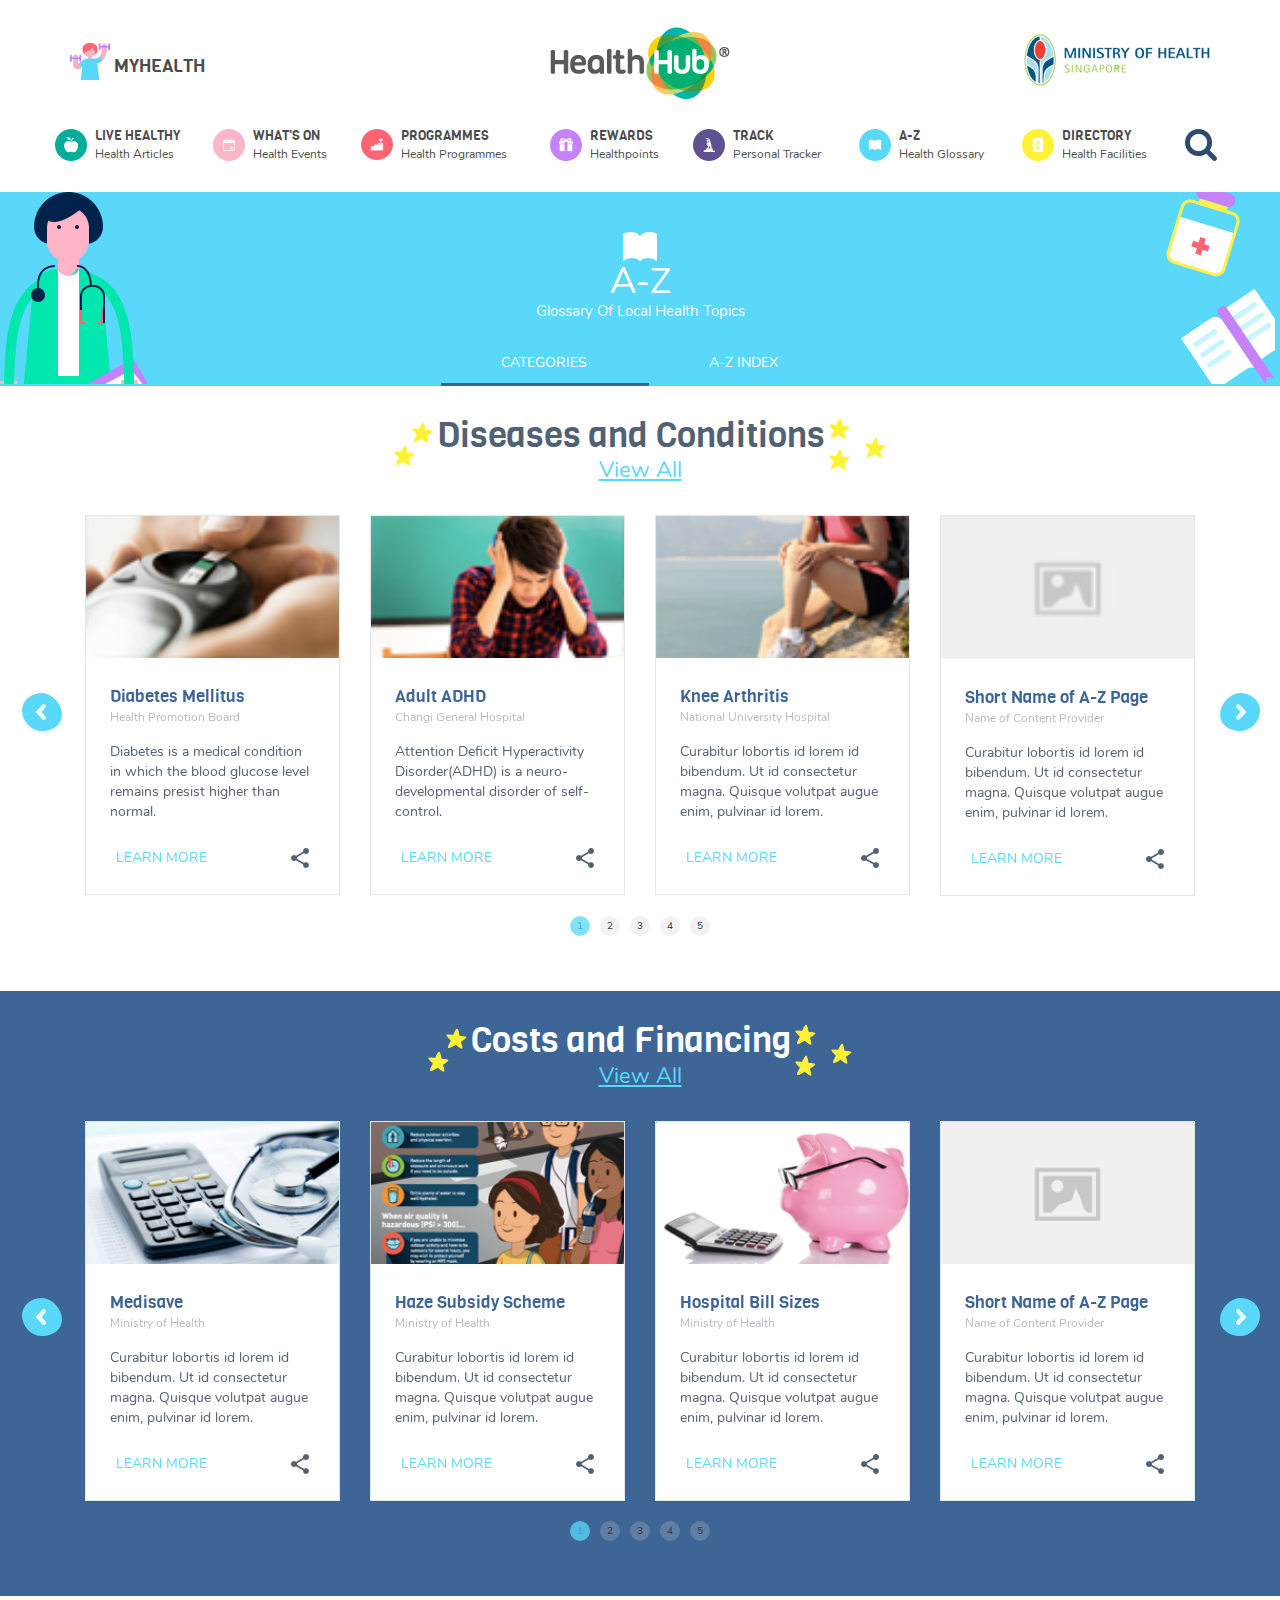
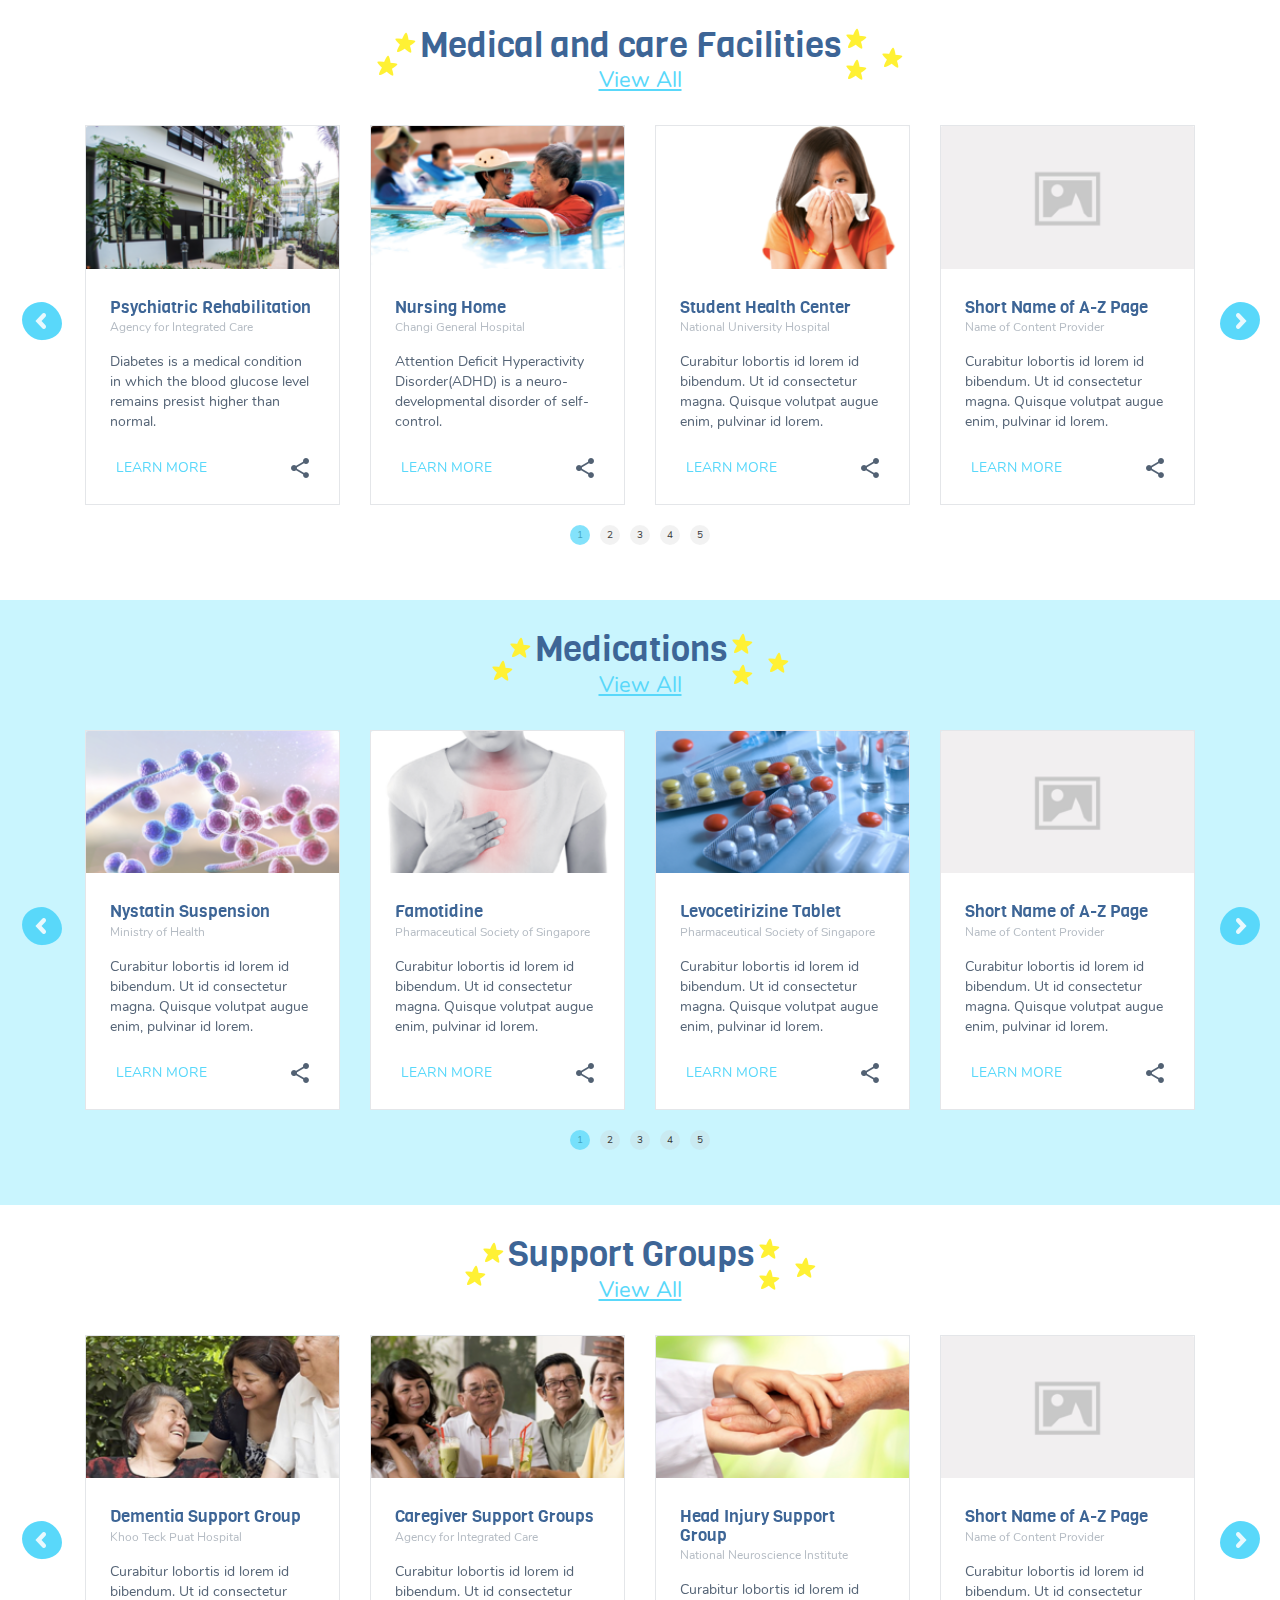
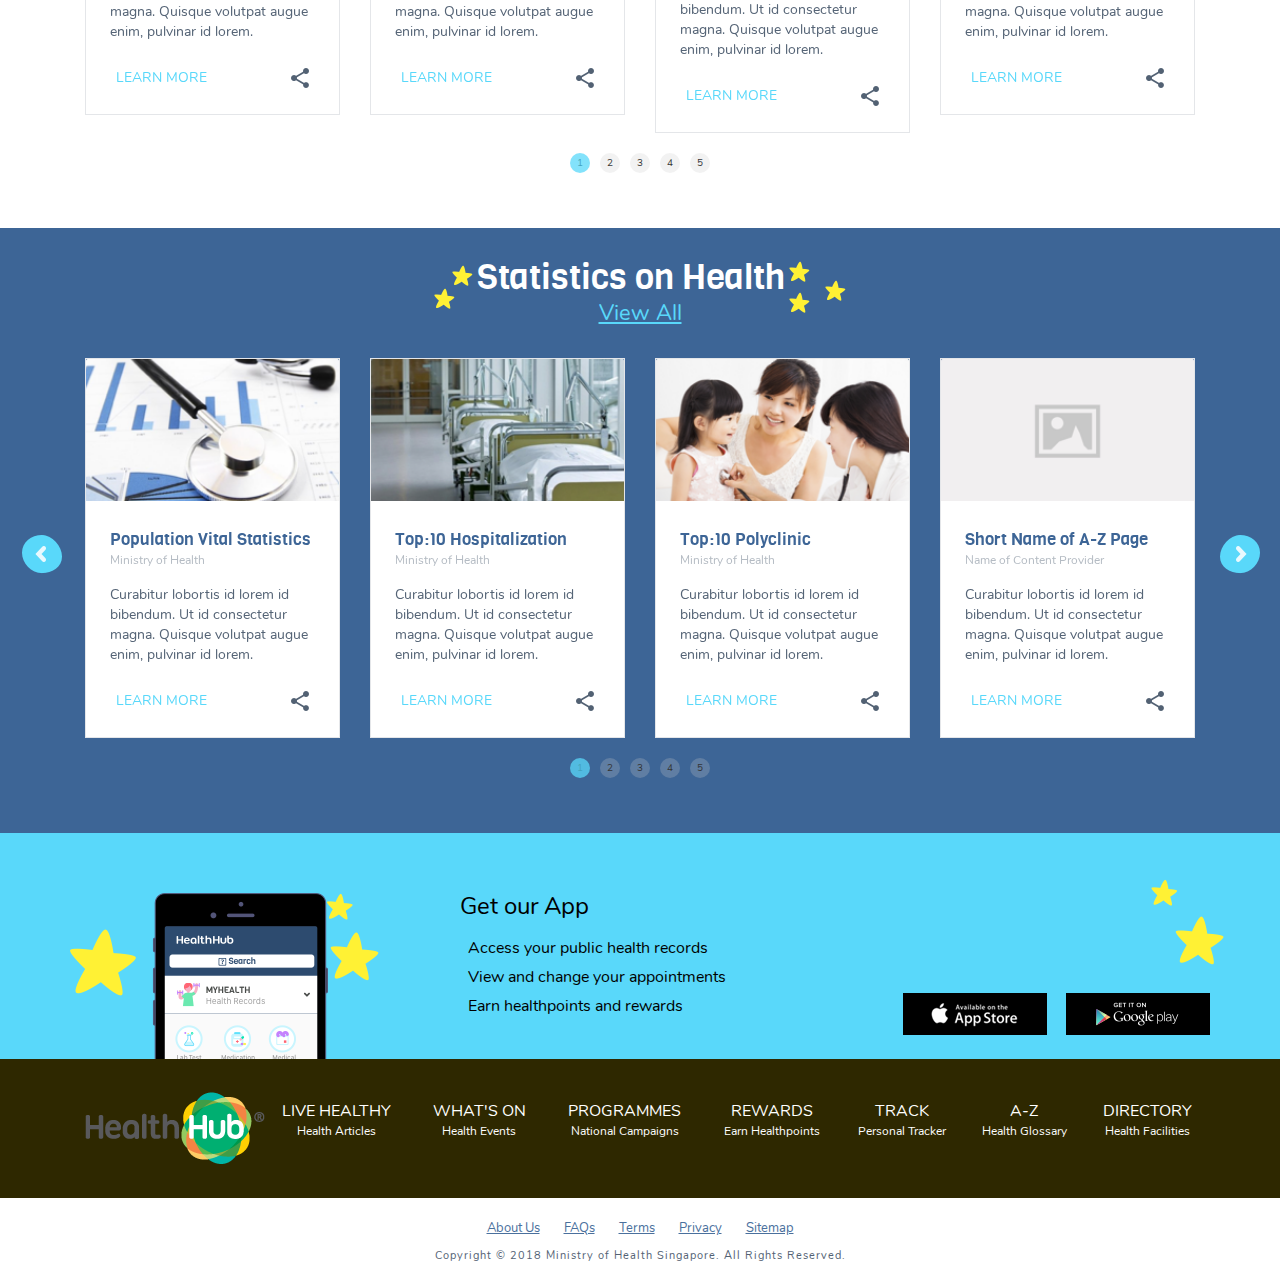
==== commit d2ac8a3e: "complete code" ====
--- a/index.html
+++ b/index.html
@@ -152,8 +152,6 @@
                   <h2>Diseases and Conditions</h2>
                   <span><img class="star" src="images/ic_star2.png" alt="image"></span>
                   <a href="">View All</a>
-                  <!-- <img class="star1"src="images/ic_star.png" alt="image">
-                     <img class="star" src="images/ic_star2.png" alt="image"> -->
                </div>
                   <div class="col-md-12 ">
                      <section class="slider-section">
@@ -244,17 +242,17 @@
                                  <div class="main-slide">
                                     <div class="my-health">
                                        <div class="main-health">
-                                          <img src="images/im03.png" class="img-responsive">
+                                          <img src="images/imu02.jpg" class="img-responsive">
                                        </div>
                                        <div class="slide-content">
                                           <div class="health-promo">
-                                             <h3>Knee Arthritis</h3>
-                                             <span>National University Hospital</span>
-                                             <p>Curabitur lobortis id lorem id
-                                                bibendum. Ut id consectetur
-                                                magna. Quisque volutpat augue
-                                                enim, pulvinar id lorem.
-                                             </p>
+                                            <h3>Short Name of A-Z Page</h3>
+                                            <span>Name of Content Provider</span>
+                                            <p>Curabitur lobortis id lorem id
+                                               bibendum. Ut id consectetur
+                                               magna. Quisque volutpat augue
+                                               enim, pulvinar id lorem.
+                                            </p>
                                              <button class="learn-more-slide pull-left">LEARN MORE</button>
                                              <button class="pull-right share-slide">
                                              <img src="images/share.png">
@@ -292,6 +290,88 @@
                                     </div>
                                  </div>
                               </div>
+
+                           </div>
+                           <div>
+                              <div class="slider-wrapper">
+                                 <div class="main-slide">
+                                    <div class="my-health">
+                                       <div class="main-health">
+                                          <img src="images/im02.png" class="img-responsive">
+                                       </div>
+                                       <div class="slide-content">
+                                          <div class="health-promo">
+                                             <h3>Diabetes Mellitus</h3>
+                                             <span>Health Promotion Board</span>
+                                             <p>Diabetes is a medical condition
+                                                in which the blood glucose
+                                                level remains presist higher
+                                                than normal.
+                                             </p>
+                                             <button class="learn-more-slide pull-left">LEARN MORE</button>
+                                             <button class="pull-right share-slide">
+                                             <img src="images/share.png">
+                                             </button>
+                                             <div class="clearfix"></div>
+                                          </div>
+                                       </div>
+                                    </div>
+                                 </div>
+                              </div>
+                           </div>
+                           <div>
+                              <div class="slider-wrapper">
+                                 <div class="main-slide">
+                                    <div class="my-health">
+                                       <div class="main-health">
+                                          <img src="images/im02.png" class="img-responsive">
+                                       </div>
+                                       <div class="slide-content">
+                                          <div class="health-promo">
+                                             <h3>Diabetes Mellitus</h3>
+                                             <span>Health Promotion Board</span>
+                                             <p>Diabetes is a medical condition
+                                                in which the blood glucose
+                                                level remains presist higher
+                                                than normal.
+                                             </p>
+                                             <button class="learn-more-slide pull-left">LEARN MORE</button>
+                                             <button class="pull-right share-slide">
+                                             <img src="images/share.png">
+                                             </button>
+                                             <div class="clearfix"></div>
+                                          </div>
+                                       </div>
+                                    </div>
+                                 </div>
+                              </div>
+                           </div>
+                           <div>
+                              <div class="slider-wrapper">
+                                 <div class="main-slide">
+                                    <div class="my-health">
+                                       <div class="main-health">
+                                          <img src="images/im02.png" class="img-responsive">
+                                       </div>
+                                       <div class="slide-content">
+                                          <div class="health-promo">
+                                             <h3>Diabetes Mellitus</h3>
+                                             <span>Health Promotion Board</span>
+                                             <p>Diabetes is a medical condition
+                                                in which the blood glucose
+                                                level remains presist higher
+                                                than normal.
+                                             </p>
+                                             <button class="learn-more-slide pull-left">LEARN MORE</button>
+                                             <button class="pull-right share-slide">
+                                             <img src="images/share.png">
+                                             </button>
+                                             <div class="clearfix"></div>
+                                          </div>
+                                       </div>
+                                    </div>
+                                 </div>
+                              </div>
                            </div>
                         </div>
                      </section>
@@ -449,92 +529,89 @@
                              </div>
                           </div>
                        </div>
+                       <div>
+                          <div class="slider-wrapper">
+                             <div class="main-slide">
+                                <div class="my-health">
+                                   <div class="main-health">
+                                      <img src="images/cost_01.png" class="img-responsive">
+                                   </div>
+                                   <div class="slide-content">
+                                      <div class="health-promo">
+                                         <h3>Medisave</h3>
+                                         <span>Ministry of Health</span>
+                                         <p>Curabitur lobortis id lorem id
+                                            bibendum. Ut id consectetur
+                                            magna. Quisque volutpat augue
+                                            enim, pulvinar id lorem.
+                                         </p>
+                                         <button class="learn-more-slide pull-left">LEARN MORE</button>
+                                         <button class="pull-right share-slide">
+                                         <img src="images/share.png">
+                                         </button>
+                                         <div class="clearfix"></div>
+                                      </div>
+                                   </div>
+                                </div>
+                             </div>
+                          </div>
+                       </div>
+                       <div>
+                          <div class="slider-wrapper">
+                             <div class="main-slide">
+                                <div class="my-health">
+                                   <div class="main-health">
+                                      <img src="images/cost_01.png" class="img-responsive">
+                                   </div>
+                                   <div class="slide-content">
+                                      <div class="health-promo">
+                                         <h3>Medisave</h3>
+                                         <span>Ministry of Health</span>
+                                         <p>Curabitur lobortis id lorem id
+                                            bibendum. Ut id consectetur
+                                            magna. Quisque volutpat augue
+                                            enim, pulvinar id lorem.
+                                         </p>
+                                         <button class="learn-more-slide pull-left">LEARN MORE</button>
+                                         <button class="pull-right share-slide">
+                                         <img src="images/share.png">
+                                         </button>
+                                         <div class="clearfix"></div>
+                                      </div>
+                                   </div>
+                                </div>
+                             </div>
+                          </div>
+                       </div>
+                       <div>
+                          <div class="slider-wrapper">
+                             <div class="main-slide">
+                                <div class="my-health">
+                                   <div class="main-health">
+                                      <img src="images/cost_01.png" class="img-responsive">
+                                   </div>
+                                   <div class="slide-content">
+                                      <div class="health-promo">
+                                         <h3>Medisave</h3>
+                                         <span>Ministry of Health</span>
+                                         <p>Curabitur lobortis id lorem id
+                                            bibendum. Ut id consectetur
+                                            magna. Quisque volutpat augue
+                                            enim, pulvinar id lorem.
+                                         </p>
+                                         <button class="learn-more-slide pull-left">LEARN MORE</button>
+                                         <button class="pull-right share-slide">
+                                         <img src="images/share.png">
+                                         </button>
+                                         <div class="clearfix"></div>
+                                      </div>
+                                   </div>
+                                </div>
+                             </div>
+                          </div>
+                       </div>
                     </div>
                  </section>
-                  <!-- <div class="col-md-3 ">
-                     <div class="my-health">
-                        <div class="main-health">
-                           <img src="images/image1.jpg" class="img-responsive">
-                        </div>
-                        <div class="health-promo">
-                           <h3>Medisave</h3>
-                           <span>Ministry of Health</span>
-                           <p>Curabitur lobortis id lorem id
-                              bibendum. Ut id consectetur
-                              magna. Quisque volutpat augue
-                              enim, pulvinar id lorem.
-                           </p>
-                           <button class="learn-more-slide pull-left">LEARN MORE</button>
-                           <button class="pull-right share-slide">
-                           <img src="images/share.png">
-                           </button>
-                           <div class="clearfix"></div>
-                        </div>
-                     </div>
-                  </div>
-                  <div class="col-md-3 ">
-                     <div class="my-health">
-                        <div class="main-health">
-                           <img src="images/cost_02.png" class="img-responsive">
-                        </div>
-                        <div class="health-promo">
-                           <h3>Haze Subsidy Scheme</h3>
-                           <span>Ministry of Health</span>
-                           <p>Curabitur lobortis id lorem id
-                              bibendum. Ut id consectetur
-                              magna. Quisque volutpat augue
-                              enim, pulvinar id lorem.
-                           </p>
-                           <button class="learn-more-slide pull-left">LEARN MORE</button>
-                           <button class="pull-right share-slide">
-                           <img src="images/share.png">
-                           </button>
-                           <div class="clearfix"></div>
-                        </div>
-                     </div>
-                  </div>
-                  <div class="col-md-3 ">
-                     <div class="my-health">
-                        <div class="main-health">
-                           <img src="images/cost_03.png" class="img-responsive">
-                        </div>
-                        <div class="health-promo">
-                           <h3>Hospital Bill Sizes</h3>
-                           <span>Ministry of Health</span>
-                           <p>Curabitur lobortis id lorem id
-                              bibendum. Ut id consectetur
-                              magna. Quisque volutpat augue
-                              enim, pulvinar id lorem.
-                           </p>
-                           <button class="learn-more-slide pull-left">LEARN MORE</button>
-                           <button class="pull-right share-slide">
-                           <img src="images/share.png">
-                           </button>
-                           <div class="clearfix"></div>
-                        </div>
-                     </div>
-                  </div>
-                  <div class="col-md-3 ">
-                     <div class="my-health">
-                        <div class="main-health">
-                           <img src="images/image1.jpg" class="img-responsive">
-                        </div>
-                        <div class="health-promo">
-                           <h3>Short Name of A-Z Page</h3>
-                           <span>Name of Content Provider</span>
-                           <p>Curabitur lobortis id lorem id
-                              bibendum. Ut id consectetur
-                              magna. Quisque volutpat augue
-                              enim, pulvinar id lorem.
-                           </p>
-                           <button class="learn-more-slide pull-left">LEARN MORE</button>
-                           <button class="pull-right share-slide">
-                           <img src="images/share.png">
-                           </button>
-                           <div class="clearfix"></div>
-                        </div>
-                     </div>
-                  </div> -->
                </div>
             </div>
          </div>
@@ -557,12 +634,12 @@
                              <div class="main-slide">
                                 <div class="my-health">
                                    <div class="main-health">
-                                      <img src="images/im02.png" class="img-responsive">
-                                   </div>
-                                   <div class="slide-content">
-                                      <div class="health-promo">
-                                         <h3>Diabetes Mellitus</h3>
-                                         <span>Health Promotion Board</span>
+                                      <img src="images/medical_01.png" class="img-responsive">
+                                   </div>
+                                   <div class="slide-content">
+                                      <div class="health-promo">
+                                         <h3>Psychiatric Rehabilitation</h3>
+                                         <span>Agency for Integrated Care</span>
                                          <p>Diabetes is a medical condition
                                             in which the blood glucose
                                             level remains presist higher
@@ -584,11 +661,11 @@
                              <div class="main-slide">
                                 <div class="my-health">
                                    <div class="main-health">
-                                      <img src="images/im04.png" class="img-responsive">
-                                   </div>
-                                   <div class="slide-content">
-                                      <div class="health-promo">
-                                         <h3>Adult ADHD</h3>
+                                      <img src="images/medical_02.png" class="img-responsive">
+                                   </div>
+                                   <div class="slide-content">
+                                      <div class="health-promo">
+                                         <h3>Nursing Home</h3>
                                          <span>Changi General Hospital</span>
                                          <p>Attention Deficit Hyperactivity
                                             Disorder(ADHD) is a neuro-
@@ -611,11 +688,11 @@
                              <div class="main-slide">
                                 <div class="my-health">
                                    <div class="main-health">
-                                      <img src="images/im03.png" class="img-responsive">
-                                   </div>
-                                   <div class="slide-content">
-                                      <div class="health-promo">
-                                         <h3>Knee Arthritis</h3>
+                                      <img src="images/medical_03.png" class="img-responsive">
+                                   </div>
+                                   <div class="slide-content">
+                                      <div class="health-promo">
+                                         <h3>Student Health Center</h3>
                                          <span>National University Hospital</span>
                                          <p>Curabitur lobortis id lorem id
                                             bibendum. Ut id consectetur
@@ -638,34 +715,34 @@
                              <div class="main-slide">
                                 <div class="my-health">
                                    <div class="main-health">
-                                      <img src="images/im03.png" class="img-responsive">
-                                   </div>
-                                   <div class="slide-content">
-                                      <div class="health-promo">
-                                         <h3>Knee Arthritis</h3>
-                                         <span>National University Hospital</span>
-                                         <p>Curabitur lobortis id lorem id
-                                            bibendum. Ut id consectetur
-                                            magna. Quisque volutpat augue
-                                            enim, pulvinar id lorem.
-                                         </p>
-                                         <button class="learn-more-slide pull-left">LEARN MORE</button>
-                                         <button class="pull-right share-slide">
-                                         <img src="images/share.png">
-                                         </button>
-                                         <div class="clearfix"></div>
-                                      </div>
-                                   </div>
-                                </div>
-                             </div>
-                          </div>
-                       </div>
-                       <div>
-                          <div class="slider-wrapper">
-                             <div class="main-slide">
-                                <div class="my-health">
-                                   <div class="main-health">
-                                      <img src="images/imu02.jpg" class="img-responsive">
+                                      <img src="images/medical_04.png" class="img-responsive">
+                                   </div>
+                                   <div class="slide-content">
+                                      <div class="health-promo">
+                                        <h3>Short Name of A-Z Page</h3>
+                                        <span>Name of Content Provider</span>
+                                        <p>Curabitur lobortis id lorem id
+                                           bibendum. Ut id consectetur
+                                           magna. Quisque volutpat augue
+                                           enim, pulvinar id lorem.
+                                        </p>
+                                         <button class="learn-more-slide pull-left">LEARN MORE</button>
+                                         <button class="pull-right share-slide">
+                                         <img src="images/share.png">
+                                         </button>
+                                         <div class="clearfix"></div>
+                                      </div>
+                                   </div>
+                                </div>
+                             </div>
+                          </div>
+                       </div>
+                       <div>
+                          <div class="slider-wrapper">
+                             <div class="main-slide">
+                                <div class="my-health">
+                                   <div class="main-health">
+                                      <img src="images/medical_04.png" class="img-responsive">
                                    </div>
                                    <div class="slide-content">
                                       <div class="health-promo">
@@ -687,92 +764,88 @@
                              </div>
                           </div>
                        </div>
+                       <div>
+                          <div class="slider-wrapper">
+                             <div class="main-slide">
+                                <div class="my-health">
+                                   <div class="main-health">
+                                      <img src="images/medical_01.png" class="img-responsive">
+                                   </div>
+                                   <div class="slide-content">
+                                      <div class="health-promo">
+                                         <h3>Psychiatric Rehabilitation</h3>
+                                         <span>Agency for Integrated Care</span>
+                                         <p>Diabetes is a medical condition
+                                            in which the blood glucose
+                                            level remains presist higher
+                                            than normal.
+                                         </p>
+                                         <button class="learn-more-slide pull-left">LEARN MORE</button>
+                                         <button class="pull-right share-slide">
+                                         <img src="images/share.png">
+                                         </button>
+                                         <div class="clearfix"></div>
+                                      </div>
+                                   </div>
+                                </div>
+                             </div>
+                          </div>
+                       </div>
+                       <div>
+                          <div class="slider-wrapper">
+                             <div class="main-slide">
+                                <div class="my-health">
+                                   <div class="main-health">
+                                      <img src="images/medical_01.png" class="img-responsive">
+                                   </div>
+                                   <div class="slide-content">
+                                      <div class="health-promo">
+                                         <h3>Psychiatric Rehabilitation</h3>
+                                         <span>Agency for Integrated Care</span>
+                                         <p>Diabetes is a medical condition
+                                            in which the blood glucose
+                                            level remains presist higher
+                                            than normal.
+                                         </p>
+                                         <button class="learn-more-slide pull-left">LEARN MORE</button>
+                                         <button class="pull-right share-slide">
+                                         <img src="images/share.png">
+                                         </button>
+                                         <div class="clearfix"></div>
+                                      </div>
+                                   </div>
+                                </div>
+                             </div>
+                          </div>
+                       </div>
+                       <div>
+                          <div class="slider-wrapper">
+                             <div class="main-slide">
+                                <div class="my-health">
+                                   <div class="main-health">
+                                      <img src="images/medical_01.png" class="img-responsive">
+                                   </div>
+                                   <div class="slide-content">
+                                      <div class="health-promo">
+                                         <h3>Psychiatric Rehabilitation</h3>
+                                         <span>Agency for Integrated Care</span>
+                                         <p>Diabetes is a medical condition
+                                            in which the blood glucose
+                                            level remains presist higher
+                                            than normal.
+                                         </p>
+                                         <button class="learn-more-slide pull-left">LEARN MORE</button>
+                                         <button class="pull-right share-slide">
+                                         <img src="images/share.png">
+                                         </button>
+                                         <div class="clearfix"></div>
+                                      </div>
+                                   </div>
+                                </div>
+                             </div>
+                          </div>
+                       </div>
                     </div>
-                 <!-- </section>
-                  <div class="col-md-3 ">
-                     <div class="my-health">
-                        <div class="main-health">
-                           <img src="images/medical_01.png" class="img-responsive">
-                        </div>
-                        <div class="health-promo">
-                           <h3>Psychiatric Rehabilitation</h3>
-                           <span>Agency for Integrated Care</span>
-                           <p>Diabetes is a medical condition
-                              in the which blood glucose
-                              level remains presistently higher
-                              than normal.
-                           </p>
-                           <button class="learn-more-slide pull-left">LEARN MORE</button>
-                           <button class="pull-right share-slide">
-                           <img src="images/share.png">
-                           </button>
-                           <div class="clearfix"></div>
-                        </div>
-                     </div>
-                  </div>
-                  <div class="col-md-3 ">
-                     <div class="my-health">
-                        <div class="main-health">
-                           <img src="images/medical_02.png" class="img-responsive">
-                        </div>
-                        <div class="health-promo">
-                           <h3>Nursing Home</h3>
-                           <span>Changi General Hospital</span>
-                           <p>Attention Deficit Hyperactivity
-                              Disorder(ADHD) is a neuro-
-                              developmental disorder of self-
-                              control.
-                           </p>
-                           <button class="learn-more-slide pull-left">LEARN MORE</button>
-                           <button class="pull-right share-slide">
-                           <img src="images/share.png">
-                           </button>
-                           <div class="clearfix"></div>
-                        </div>
-                     </div>
-                  </div>
-                  <div class="col-md-3 ">
-                     <div class="my-health">
-                        <div class="main-health">
-                           <img src="images/medical_03.png" class="img-responsive">
-                        </div>
-                        <div class="health-promo">
-                           <h3>Student Health Center</h3>
-                           <span>National University Hospital</span>
-                           <p>Curabitur lobortis id lorem id
-                              bibendum. Ut id consectetur
-                              magna. Quisque volutpat augue
-                              enim, pulvinar id lorem.
-                           </p>
-                           <button class="learn-more-slide pull-left">LEARN MORE</button>
-                           <button class="pull-right share-slide">
-                           <img src="images/share.png">
-                           </button>
-                           <div class="clearfix"></div>
-                        </div>
-                     </div>
-                  </div>
-                  <div class="col-md-3 ">
-                     <div class="my-health">
-                        <div class="main-health">
-                           <img src="images/medical_04.png" class="img-responsive">
-                        </div>
-                        <div class="health-promo">
-                           <h3>Short Name of A-Z Page</h3>
-                           <span>Name of Content Provider</span>
-                           <p>Curabitur lobortis id lorem id
-                              bibendum. Ut id consectetur
-                              magna. Quisque volutpat augue
-                              enim, pulvinar id lorem.
-                           </p>
-                           <button class="learn-more-slide pull-left">LEARN MORE</button>
-                           <button class="pull-right share-slide">
-                           <img src="images/share.png">
-                           </button>
-                           <div class="clearfix"></div>
-                        </div>
-                     </div>
-                  </div> -->
                </div>
             </div>
          </div>
@@ -795,115 +868,115 @@
                              <div class="main-slide">
                                 <div class="my-health">
                                    <div class="main-health">
-                                      <img src="images/im02.png" class="img-responsive">
-                                   </div>
-                                   <div class="slide-content">
-                                      <div class="health-promo">
-                                         <h3>Diabetes Mellitus</h3>
-                                         <span>Health Promotion Board</span>
-                                         <p>Diabetes is a medical condition
-                                            in which the blood glucose
-                                            level remains presist higher
-                                            than normal.
-                                         </p>
-                                         <button class="learn-more-slide pull-left">LEARN MORE</button>
-                                         <button class="pull-right share-slide">
-                                         <img src="images/share.png">
-                                         </button>
-                                         <div class="clearfix"></div>
-                                      </div>
-                                   </div>
-                                </div>
-                             </div>
-                          </div>
-                       </div>
-                       <div>
-                          <div class="slider-wrapper">
-                             <div class="main-slide">
-                                <div class="my-health">
-                                   <div class="main-health">
-                                      <img src="images/im04.png" class="img-responsive">
-                                   </div>
-                                   <div class="slide-content">
-                                      <div class="health-promo">
-                                         <h3>Adult ADHD</h3>
-                                         <span>Changi General Hospital</span>
-                                         <p>Attention Deficit Hyperactivity
-                                            Disorder(ADHD) is a neuro-
-                                            developmental disorder of self-
-                                            control.
-                                         </p>
-                                         <button class="learn-more-slide pull-left">LEARN MORE</button>
-                                         <button class="pull-right share-slide">
-                                         <img src="images/share.png">
-                                         </button>
-                                         <div class="clearfix"></div>
-                                      </div>
-                                   </div>
-                                </div>
-                             </div>
-                          </div>
-                       </div>
-                       <div>
-                          <div class="slider-wrapper">
-                             <div class="main-slide">
-                                <div class="my-health">
-                                   <div class="main-health">
-                                      <img src="images/im03.png" class="img-responsive">
-                                   </div>
-                                   <div class="slide-content">
-                                      <div class="health-promo">
-                                         <h3>Knee Arthritis</h3>
-                                         <span>National University Hospital</span>
-                                         <p>Curabitur lobortis id lorem id
-                                            bibendum. Ut id consectetur
-                                            magna. Quisque volutpat augue
-                                            enim, pulvinar id lorem.
-                                         </p>
-                                         <button class="learn-more-slide pull-left">LEARN MORE</button>
-                                         <button class="pull-right share-slide">
-                                         <img src="images/share.png">
-                                         </button>
-                                         <div class="clearfix"></div>
-                                      </div>
-                                   </div>
-                                </div>
-                             </div>
-                          </div>
-                       </div>
-                       <div>
-                          <div class="slider-wrapper">
-                             <div class="main-slide">
-                                <div class="my-health">
-                                   <div class="main-health">
-                                      <img src="images/im03.png" class="img-responsive">
-                                   </div>
-                                   <div class="slide-content">
-                                      <div class="health-promo">
-                                         <h3>Knee Arthritis</h3>
-                                         <span>National University Hospital</span>
-                                         <p>Curabitur lobortis id lorem id
-                                            bibendum. Ut id consectetur
-                                            magna. Quisque volutpat augue
-                                            enim, pulvinar id lorem.
-                                         </p>
-                                         <button class="learn-more-slide pull-left">LEARN MORE</button>
-                                         <button class="pull-right share-slide">
-                                         <img src="images/share.png">
-                                         </button>
-                                         <div class="clearfix"></div>
-                                      </div>
-                                   </div>
-                                </div>
-                             </div>
-                          </div>
-                       </div>
-                       <div>
-                          <div class="slider-wrapper">
-                             <div class="main-slide">
-                                <div class="my-health">
-                                   <div class="main-health">
-                                      <img src="images/imu02.jpg" class="img-responsive">
+                                      <img src="images/medication_01.png" class="img-responsive">
+                                   </div>
+                                   <div class="slide-content">
+                                      <div class="health-promo">
+                                        <h3>Nystatin Suspension</h3>
+                                        <span>Ministry of Health</span>
+                                        <p>Curabitur lobortis id lorem id
+                                           bibendum. Ut id consectetur
+                                           magna. Quisque volutpat augue
+                                           enim, pulvinar id lorem.
+                                        </p>
+                                         <button class="learn-more-slide pull-left">LEARN MORE</button>
+                                         <button class="pull-right share-slide">
+                                         <img src="images/share.png">
+                                         </button>
+                                         <div class="clearfix"></div>
+                                      </div>
+                                   </div>
+                                </div>
+                             </div>
+                          </div>
+                       </div>
+                       <div>
+                          <div class="slider-wrapper">
+                             <div class="main-slide">
+                                <div class="my-health">
+                                   <div class="main-health">
+                                      <img src="images/medication_02.png" class="img-responsive">
+                                   </div>
+                                   <div class="slide-content">
+                                      <div class="health-promo">
+                                        <h3>Famotidine</h3>
+                                        <span>Pharmaceutical Society of Singapore</span>
+                                        <p>Curabitur lobortis id lorem id
+                                           bibendum. Ut id consectetur
+                                           magna. Quisque volutpat augue
+                                           enim, pulvinar id lorem.
+                                        </p>
+                                         <button class="learn-more-slide pull-left">LEARN MORE</button>
+                                         <button class="pull-right share-slide">
+                                         <img src="images/share.png">
+                                         </button>
+                                         <div class="clearfix"></div>
+                                      </div>
+                                   </div>
+                                </div>
+                             </div>
+                          </div>
+                       </div>
+                       <div>
+                          <div class="slider-wrapper">
+                             <div class="main-slide">
+                                <div class="my-health">
+                                   <div class="main-health">
+                                      <img src="images/medication_03.png" class="img-responsive">
+                                   </div>
+                                   <div class="slide-content">
+                                      <div class="health-promo">
+                                        <h3>Levocetirizine Tablet</h3>
+                                        <span>Pharmaceutical Society of Singapore</span>
+                                        <p>Curabitur lobortis id lorem id
+                                           bibendum. Ut id consectetur
+                                           magna. Quisque volutpat augue
+                                           enim, pulvinar id lorem.
+                                        </p>
+                                         <button class="learn-more-slide pull-left">LEARN MORE</button>
+                                         <button class="pull-right share-slide">
+                                         <img src="images/share.png">
+                                         </button>
+                                         <div class="clearfix"></div>
+                                      </div>
+                                   </div>
+                                </div>
+                             </div>
+                          </div>
+                       </div>
+                       <div>
+                          <div class="slider-wrapper">
+                             <div class="main-slide">
+                                <div class="my-health">
+                                   <div class="main-health">
+                                      <img src="images/medication_04.png" class="img-responsive">
+                                   </div>
+                                   <div class="slide-content">
+                                      <div class="health-promo">
+                                        <h3>Short Name of A-Z Page</h3>
+                                        <span>Name of Content Provider</span>
+                                        <p>Curabitur lobortis id lorem id
+                                           bibendum. Ut id consectetur
+                                           magna. Quisque volutpat augue
+                                           enim, pulvinar id lorem.
+                                        </p>
+                                         <button class="learn-more-slide pull-left">LEARN MORE</button>
+                                         <button class="pull-right share-slide">
+                                         <img src="images/share.png">
+                                         </button>
+                                         <div class="clearfix"></div>
+                                      </div>
+                                   </div>
+                                </div>
+                             </div>
+                          </div>
+                       </div>
+                       <div>
+                          <div class="slider-wrapper">
+                             <div class="main-slide">
+                                <div class="my-health">
+                                   <div class="main-health">
+                                      <img src="images/medication_04.png" class="img-responsive">
                                    </div>
                                    <div class="slide-content">
                                       <div class="health-promo">
@@ -925,92 +998,89 @@
                              </div>
                           </div>
                        </div>
+                       <div>
+                          <div class="slider-wrapper">
+                             <div class="main-slide">
+                                <div class="my-health">
+                                   <div class="main-health">
+                                      <img src="images/medication_02.png" class="img-responsive">
+                                   </div>
+                                   <div class="slide-content">
+                                      <div class="health-promo">
+                                        <h3>Famotidine</h3>
+                                        <span>Pharmaceutical Society of Singapore</span>
+                                        <p>Curabitur lobortis id lorem id
+                                           bibendum. Ut id consectetur
+                                           magna. Quisque volutpat augue
+                                           enim, pulvinar id lorem.
+                                        </p>
+                                         <button class="learn-more-slide pull-left">LEARN MORE</button>
+                                         <button class="pull-right share-slide">
+                                         <img src="images/share.png">
+                                         </button>
+                                         <div class="clearfix"></div>
+                                      </div>
+                                   </div>
+                                </div>
+                             </div>
+                          </div>
+                       </div>
+                       <div>
+                          <div class="slider-wrapper">
+                             <div class="main-slide">
+                                <div class="my-health">
+                                   <div class="main-health">
+                                      <img src="images/medication_02.png" class="img-responsive">
+                                   </div>
+                                   <div class="slide-content">
+                                      <div class="health-promo">
+                                        <h3>Famotidine</h3>
+                                        <span>Pharmaceutical Society of Singapore</span>
+                                        <p>Curabitur lobortis id lorem id
+                                           bibendum. Ut id consectetur
+                                           magna. Quisque volutpat augue
+                                           enim, pulvinar id lorem.
+                                        </p>
+                                         <button class="learn-more-slide pull-left">LEARN MORE</button>
+                                         <button class="pull-right share-slide">
+                                         <img src="images/share.png">
+                                         </button>
+                                         <div class="clearfix"></div>
+                                      </div>
+                                   </div>
+                                </div>
+                             </div>
+                          </div>
+                       </div>
+                       <div>
+                          <div class="slider-wrapper">
+                             <div class="main-slide">
+                                <div class="my-health">
+                                   <div class="main-health">
+                                      <img src="images/medication_02.png" class="img-responsive">
+                                   </div>
+                                   <div class="slide-content">
+                                      <div class="health-promo">
+                                        <h3>Famotidine</h3>
+                                        <span>Pharmaceutical Society of Singapore</span>
+                                        <p>Curabitur lobortis id lorem id
+                                           bibendum. Ut id consectetur
+                                           magna. Quisque volutpat augue
+                                           enim, pulvinar id lorem.
+                                        </p>
+                                         <button class="learn-more-slide pull-left">LEARN MORE</button>
+                                         <button class="pull-right share-slide">
+                                         <img src="images/share.png">
+                                         </button>
+                                         <div class="clearfix"></div>
+                                      </div>
+                                   </div>
+                                </div>
+                             </div>
+                          </div>
+                       </div>
                     </div>
                  </section>
-                  <!-- <div class="col-md-3 ">
-                     <div class="my-health">
-                        <div class="main-health">
-                           <img src="images/medication_01.png" class="img-responsive">
-                        </div>
-                        <div class="health-promo">
-                           <h3>Nystatin Suspension</h3>
-                           <span>Ministry of Health</span>
-                           <p>Curabitur lobortis id lorem id
-                              bibendum. Ut id consectetur
-                              magna. Quisque volutpat augue
-                              enim, pulvinar id lorem.
-                           </p>
-                           <button class="learn-more-slide pull-left">LEARN MORE</button>
-                           <button class="pull-right share-slide">
-                           <img src="images/share.png">
-                           </button>
-                           <div class="clearfix"></div>
-                        </div>
-                     </div>
-                  </div>
-                  <div class="col-md-3 ">
-                     <div class="my-health">
-                        <div class="main-health">
-                           <img src="images/medication_02.png" class="img-responsive">
-                        </div>
-                        <div class="health-promo">
-                           <h3>Famotidine</h3>
-                           <span>Pharmaceutical Society of Singapore</span>
-                           <p>Curabitur lobortis id lorem id
-                              bibendum. Ut id consectetur
-                              magna. Quisque volutpat augue
-                              enim, pulvinar id lorem.
-                           </p>
-                           <button class="learn-more-slide pull-left">LEARN MORE</button>
-                           <button class="pull-right share-slide">
-                           <img src="images/share.png">
-                           </button>
-                           <div class="clearfix"></div>
-                        </div>
-                     </div>
-                  </div>
-                  <div class="col-md-3 ">
-                     <div class="my-health">
-                        <div class="main-health">
-                           <img src="images/medication_03.png" class="img-responsive">
-                        </div>
-                        <div class="health-promo">
-                           <h3>Levocetirizine Tablet</h3>
-                           <span>Pharmaceutical Society of Singapore</span>
-                           <p>Curabitur lobortis id lorem id
-                              bibendum. Ut id consectetur
-                              magna. Quisque volutpat augue
-                              enim, pulvinar id lorem.
-                           </p>
-                           <button class="learn-more-slide pull-left">LEARN MORE</button>
-                           <button class="pull-right share-slide">
-                           <img src="images/share.png">
-                           </button>
-                           <div class="clearfix"></div>
-                        </div>
-                     </div>
-                  </div>
-                  <div class="col-md-3 ">
-                     <div class="my-health">
-                        <div class="main-health">
-                           <img src="images/medication_04.png" class="img-responsive">
-                        </div>
-                        <div class="health-promo">
-                           <h3>Short Name of A-Z Page</h3>
-                           <span>Name of Content Provider</span>
-                           <p>Curabitur lobortis id lorem id
-                              bibendum. Ut id consectetur
-                              magna. Quisque volutpat augue
-                              enim, pulvinar id lorem.
-                           </p>
-                           <button class="learn-more-slide pull-left">LEARN MORE</button>
-                           <button class="pull-right share-slide">
-                           <img src="images/share.png">
-                           </button>
-                           <div class="clearfix"></div>
-                        </div>
-                     </div>
-                  </div> -->
                </div>
             </div>
          </div>
@@ -1033,115 +1103,115 @@
                              <div class="main-slide">
                                 <div class="my-health">
                                    <div class="main-health">
-                                      <img src="images/im02.png" class="img-responsive">
-                                   </div>
-                                   <div class="slide-content">
-                                      <div class="health-promo">
-                                         <h3>Diabetes Mellitus</h3>
-                                         <span>Health Promotion Board</span>
-                                         <p>Diabetes is a medical condition
-                                            in which the blood glucose
-                                            level remains presist higher
-                                            than normal.
-                                         </p>
-                                         <button class="learn-more-slide pull-left">LEARN MORE</button>
-                                         <button class="pull-right share-slide">
-                                         <img src="images/share.png">
-                                         </button>
-                                         <div class="clearfix"></div>
-                                      </div>
-                                   </div>
-                                </div>
-                             </div>
-                          </div>
-                       </div>
-                       <div>
-                          <div class="slider-wrapper">
-                             <div class="main-slide">
-                                <div class="my-health">
-                                   <div class="main-health">
-                                      <img src="images/im04.png" class="img-responsive">
-                                   </div>
-                                   <div class="slide-content">
-                                      <div class="health-promo">
-                                         <h3>Adult ADHD</h3>
-                                         <span>Changi General Hospital</span>
-                                         <p>Attention Deficit Hyperactivity
-                                            Disorder(ADHD) is a neuro-
-                                            developmental disorder of self-
-                                            control.
-                                         </p>
-                                         <button class="learn-more-slide pull-left">LEARN MORE</button>
-                                         <button class="pull-right share-slide">
-                                         <img src="images/share.png">
-                                         </button>
-                                         <div class="clearfix"></div>
-                                      </div>
-                                   </div>
-                                </div>
-                             </div>
-                          </div>
-                       </div>
-                       <div>
-                          <div class="slider-wrapper">
-                             <div class="main-slide">
-                                <div class="my-health">
-                                   <div class="main-health">
-                                      <img src="images/im03.png" class="img-responsive">
-                                   </div>
-                                   <div class="slide-content">
-                                      <div class="health-promo">
-                                         <h3>Knee Arthritis</h3>
-                                         <span>National University Hospital</span>
-                                         <p>Curabitur lobortis id lorem id
-                                            bibendum. Ut id consectetur
-                                            magna. Quisque volutpat augue
-                                            enim, pulvinar id lorem.
-                                         </p>
-                                         <button class="learn-more-slide pull-left">LEARN MORE</button>
-                                         <button class="pull-right share-slide">
-                                         <img src="images/share.png">
-                                         </button>
-                                         <div class="clearfix"></div>
-                                      </div>
-                                   </div>
-                                </div>
-                             </div>
-                          </div>
-                       </div>
-                       <div>
-                          <div class="slider-wrapper">
-                             <div class="main-slide">
-                                <div class="my-health">
-                                   <div class="main-health">
-                                      <img src="images/im03.png" class="img-responsive">
-                                   </div>
-                                   <div class="slide-content">
-                                      <div class="health-promo">
-                                         <h3>Knee Arthritis</h3>
-                                         <span>National University Hospital</span>
-                                         <p>Curabitur lobortis id lorem id
-                                            bibendum. Ut id consectetur
-                                            magna. Quisque volutpat augue
-                                            enim, pulvinar id lorem.
-                                         </p>
-                                         <button class="learn-more-slide pull-left">LEARN MORE</button>
-                                         <button class="pull-right share-slide">
-                                         <img src="images/share.png">
-                                         </button>
-                                         <div class="clearfix"></div>
-                                      </div>
-                                   </div>
-                                </div>
-                             </div>
-                          </div>
-                       </div>
-                       <div>
-                          <div class="slider-wrapper">
-                             <div class="main-slide">
-                                <div class="my-health">
-                                   <div class="main-health">
-                                      <img src="images/imu02.jpg" class="img-responsive">
+                                      <img src="images/support_01.png" class="img-responsive">
+                                   </div>
+                                   <div class="slide-content">
+                                      <div class="health-promo">
+                                        <h3>Dementia Support Group</h3>
+                                        <span>Khoo Teck Puat Hospital</span>
+                                        <p>Curabitur lobortis id lorem id
+                                           bibendum. Ut id consectetur
+                                           magna. Quisque volutpat augue
+                                           enim, pulvinar id lorem.
+                                        </p>
+                                         <button class="learn-more-slide pull-left">LEARN MORE</button>
+                                         <button class="pull-right share-slide">
+                                         <img src="images/share.png">
+                                         </button>
+                                         <div class="clearfix"></div>
+                                      </div>
+                                   </div>
+                                </div>
+                             </div>
+                          </div>
+                       </div>
+                       <div>
+                          <div class="slider-wrapper">
+                             <div class="main-slide">
+                                <div class="my-health">
+                                   <div class="main-health">
+                                      <img src="images/support_02.png" class="img-responsive">
+                                   </div>
+                                   <div class="slide-content">
+                                      <div class="health-promo">
+                                        <h3>Caregiver Support Groups</h3>
+                                        <span>Agency for Integrated Care</span>
+                                        <p>Curabitur lobortis id lorem id
+                                           bibendum. Ut id consectetur
+                                           magna. Quisque volutpat augue
+                                           enim, pulvinar id lorem.
+                                        </p>
+                                         <button class="learn-more-slide pull-left">LEARN MORE</button>
+                                         <button class="pull-right share-slide">
+                                         <img src="images/share.png">
+                                         </button>
+                                         <div class="clearfix"></div>
+                                      </div>
+                                   </div>
+                                </div>
+                             </div>
+                          </div>
+                       </div>
+                       <div>
+                          <div class="slider-wrapper">
+                             <div class="main-slide">
+                                <div class="my-health">
+                                   <div class="main-health">
+                                      <img src="images/support_03.png" class="img-responsive">
+                                   </div>
+                                   <div class="slide-content">
+                                      <div class="health-promo">
+                                        <h3>Head Injury Support Group</h3>
+                                        <span>National Neuroscience Institute</span>
+                                        <p>Curabitur lobortis id lorem id
+                                           bibendum. Ut id consectetur
+                                           magna. Quisque volutpat augue
+                                           enim, pulvinar id lorem.
+                                        </p>
+                                         <button class="learn-more-slide pull-left">LEARN MORE</button>
+                                         <button class="pull-right share-slide">
+                                         <img src="images/share.png">
+                                         </button>
+                                         <div class="clearfix"></div>
+                                      </div>
+                                   </div>
+                                </div>
+                             </div>
+                          </div>
+                       </div>
+                       <div>
+                          <div class="slider-wrapper">
+                             <div class="main-slide">
+                                <div class="my-health">
+                                   <div class="main-health">
+                                      <img src="images/support_04.png" class="img-responsive">
+                                   </div>
+                                   <div class="slide-content">
+                                      <div class="health-promo">
+                                        <h3>Short Name of A-Z Page</h3>
+                                        <span>Name of Content Provider</span>
+                                        <p>Curabitur lobortis id lorem id
+                                           bibendum. Ut id consectetur
+                                           magna. Quisque volutpat augue
+                                           enim, pulvinar id lorem.
+                                        </p>
+                                         <button class="learn-more-slide pull-left">LEARN MORE</button>
+                                         <button class="pull-right share-slide">
+                                         <img src="images/share.png">
+                                         </button>
+                                         <div class="clearfix"></div>
+                                      </div>
+                                   </div>
+                                </div>
+                             </div>
+                          </div>
+                       </div>
+                       <div>
+                          <div class="slider-wrapper">
+                             <div class="main-slide">
+                                <div class="my-health">
+                                   <div class="main-health">
+                                      <img src="images/support_04.png" class="img-responsive">
                                    </div>
                                    <div class="slide-content">
                                       <div class="health-promo">
@@ -1163,92 +1233,89 @@
                              </div>
                           </div>
                        </div>
+                       <div>
+                          <div class="slider-wrapper">
+                             <div class="main-slide">
+                                <div class="my-health">
+                                   <div class="main-health">
+                                      <img src="images/support_01.png" class="img-responsive">
+                                   </div>
+                                   <div class="slide-content">
+                                      <div class="health-promo">
+                                        <h3>Dementia Support Group</h3>
+                                        <span>Khoo Teck Puat Hospital</span>
+                                        <p>Curabitur lobortis id lorem id
+                                           bibendum. Ut id consectetur
+                                           magna. Quisque volutpat augue
+                                           enim, pulvinar id lorem.
+                                        </p>
+                                         <button class="learn-more-slide pull-left">LEARN MORE</button>
+                                         <button class="pull-right share-slide">
+                                         <img src="images/share.png">
+                                         </button>
+                                         <div class="clearfix"></div>
+                                      </div>
+                                   </div>
+                                </div>
+                             </div>
+                          </div>
+                       </div>
+                       <div>
+                          <div class="slider-wrapper">
+                             <div class="main-slide">
+                                <div class="my-health">
+                                   <div class="main-health">
+                                      <img src="images/support_01.png" class="img-responsive">
+                                   </div>
+                                   <div class="slide-content">
+                                      <div class="health-promo">
+                                        <h3>Dementia Support Group</h3>
+                                        <span>Khoo Teck Puat Hospital</span>
+                                        <p>Curabitur lobortis id lorem id
+                                           bibendum. Ut id consectetur
+                                           magna. Quisque volutpat augue
+                                           enim, pulvinar id lorem.
+                                        </p>
+                                         <button class="learn-more-slide pull-left">LEARN MORE</button>
+                                         <button class="pull-right share-slide">
+                                         <img src="images/share.png">
+                                         </button>
+                                         <div class="clearfix"></div>
+                                      </div>
+                                   </div>
+                                </div>
+                             </div>
+                          </div>
+                       </div>
+                       <div>
+                          <div class="slider-wrapper">
+                             <div class="main-slide">
+                                <div class="my-health">
+                                   <div class="main-health">
+                                      <img src="images/support_01.png" class="img-responsive">
+                                   </div>
+                                   <div class="slide-content">
+                                      <div class="health-promo">
+                                        <h3>Dementia Support Group</h3>
+                                        <span>Khoo Teck Puat Hospital</span>
+                                        <p>Curabitur lobortis id lorem id
+                                           bibendum. Ut id consectetur
+                                           magna. Quisque volutpat augue
+                                           enim, pulvinar id lorem.
+                                        </p>
+                                         <button class="learn-more-slide pull-left">LEARN MORE</button>
+                                         <button class="pull-right share-slide">
+                                         <img src="images/share.png">
+                                         </button>
+                                         <div class="clearfix"></div>
+                                      </div>
+                                   </div>
+                                </div>
+                             </div>
+                          </div>
+                       </div>
                     </div>
                  </section>
-                  <!-- <div class="col-md-3 ">
-                     <div class="my-health">
-                        <div class="main-health">
-                           <img src="images/support_01.png" class="img-responsive">
-                        </div>
-                        <div class="health-promo">
-                           <h3>Dementia Support Group</h3>
-                           <span>Khoo Teck Puat Hospital</span>
-                           <p>Curabitur lobortis id lorem id
-                              bibendum. Ut id consectetur
-                              magna. Quisque volutpat augue
-                              enim, pulvinar id lorem.
-                           </p>
-                           <button class="learn-more-slide pull-left">LEARN MORE</button>
-                           <button class="pull-right share-slide">
-                           <img src="images/share.png">
-                           </button>
-                           <div class="clearfix"></div>
-                        </div>
-                     </div>
-                  </div>
-                  <div class="col-md-3 ">
-                     <div class="my-health">
-                        <div class="main-health">
-                           <img src="images/support_02.png" class="img-responsive">
-                        </div>
-                        <div class="health-promo">
-                           <h3>Caregiver Support Groups</h3>
-                           <span>Agency for Integrated Care</span>
-                           <p>Curabitur lobortis id lorem id
-                              bibendum. Ut id consectetur
-                              magna. Quisque volutpat augue
-                              enim, pulvinar id lorem.
-                           </p>
-                           <button class="learn-more-slide pull-left">LEARN MORE</button>
-                           <button class="pull-right share-slide">
-                           <img src="images/share.png">
-                           </button>
-                           <div class="clearfix"></div>
-                        </div>
-                     </div>
-                  </div>
-                  <div class="col-md-3 ">
-                     <div class="my-health">
-                        <div class="main-health">
-                           <img src="images/support_03.png" class="img-responsive">
-                        </div>
-                        <div class="health-promo">
-                           <h3>Head Injury Support Group</h3>
-                           <span>National Neuroscience Institute</span>
-                           <p>Curabitur lobortis id lorem id
-                              bibendum. Ut id consectetur
-                              magna. Quisque volutpat augue
-                              enim, pulvinar id lorem.
-                           </p>
-                           <button class="learn-more-slide pull-left">LEARN MORE</button>
-                           <button class="pull-right share-slide">
-                           <img src="images/share.png">
-                           </button>
-                           <div class="clearfix"></div>
-                        </div>
-                     </div>
-                  </div>
-                  <div class="col-md-3 ">
-                     <div class="my-health">
-                        <div class="main-health">
-                           <img src="images/support_04.png" class="img-responsive">
-                        </div>
-                        <div class="health-promo">
-                           <h3>Short Name of A-Z Page</h3>
-                           <span>Name of Content Provider</span>
-                           <p>Curabitur lobortis id lorem id
-                              bibendum. Ut id consectetur
-                              magna. Quisque volutpat augue
-                              enim, pulvinar id lorem.
-                           </p>
-                           <button class="learn-more-slide pull-left">LEARN MORE</button>
-                           <button class="pull-right share-slide">
-                           <img src="images/share.png">
-                           </button>
-                           <div class="clearfix"></div>
-                        </div>
-                     </div>
-                  </div> -->
                </div>
             </div>
          </div>
@@ -1271,115 +1338,115 @@
                              <div class="main-slide">
                                 <div class="my-health">
                                    <div class="main-health">
-                                      <img src="images/im02.png" class="img-responsive">
-                                   </div>
-                                   <div class="slide-content">
-                                      <div class="health-promo">
-                                         <h3>Diabetes Mellitus</h3>
-                                         <span>Health Promotion Board</span>
-                                         <p>Diabetes is a medical condition
-                                            in which the blood glucose
-                                            level remains presist higher
-                                            than normal.
-                                         </p>
-                                         <button class="learn-more-slide pull-left">LEARN MORE</button>
-                                         <button class="pull-right share-slide">
-                                         <img src="images/share.png">
-                                         </button>
-                                         <div class="clearfix"></div>
-                                      </div>
-                                   </div>
-                                </div>
-                             </div>
-                          </div>
-                       </div>
-                       <div>
-                          <div class="slider-wrapper">
-                             <div class="main-slide">
-                                <div class="my-health">
-                                   <div class="main-health">
-                                      <img src="images/im04.png" class="img-responsive">
-                                   </div>
-                                   <div class="slide-content">
-                                      <div class="health-promo">
-                                         <h3>Adult ADHD</h3>
-                                         <span>Changi General Hospital</span>
-                                         <p>Attention Deficit Hyperactivity
-                                            Disorder(ADHD) is a neuro-
-                                            developmental disorder of self-
-                                            control.
-                                         </p>
-                                         <button class="learn-more-slide pull-left">LEARN MORE</button>
-                                         <button class="pull-right share-slide">
-                                         <img src="images/share.png">
-                                         </button>
-                                         <div class="clearfix"></div>
-                                      </div>
-                                   </div>
-                                </div>
-                             </div>
-                          </div>
-                       </div>
-                       <div>
-                          <div class="slider-wrapper">
-                             <div class="main-slide">
-                                <div class="my-health">
-                                   <div class="main-health">
-                                      <img src="images/im03.png" class="img-responsive">
-                                   </div>
-                                   <div class="slide-content">
-                                      <div class="health-promo">
-                                         <h3>Knee Arthritis</h3>
-                                         <span>National University Hospital</span>
-                                         <p>Curabitur lobortis id lorem id
-                                            bibendum. Ut id consectetur
-                                            magna. Quisque volutpat augue
-                                            enim, pulvinar id lorem.
-                                         </p>
-                                         <button class="learn-more-slide pull-left">LEARN MORE</button>
-                                         <button class="pull-right share-slide">
-                                         <img src="images/share.png">
-                                         </button>
-                                         <div class="clearfix"></div>
-                                      </div>
-                                   </div>
-                                </div>
-                             </div>
-                          </div>
-                       </div>
-                       <div>
-                          <div class="slider-wrapper">
-                             <div class="main-slide">
-                                <div class="my-health">
-                                   <div class="main-health">
-                                      <img src="images/im03.png" class="img-responsive">
-                                   </div>
-                                   <div class="slide-content">
-                                      <div class="health-promo">
-                                         <h3>Knee Arthritis</h3>
-                                         <span>National University Hospital</span>
-                                         <p>Curabitur lobortis id lorem id
-                                            bibendum. Ut id consectetur
-                                            magna. Quisque volutpat augue
-                                            enim, pulvinar id lorem.
-                                         </p>
-                                         <button class="learn-more-slide pull-left">LEARN MORE</button>
-                                         <button class="pull-right share-slide">
-                                         <img src="images/share.png">
-                                         </button>
-                                         <div class="clearfix"></div>
-                                      </div>
-                                   </div>
-                                </div>
-                             </div>
-                          </div>
-                       </div>
-                       <div>
-                          <div class="slider-wrapper">
-                             <div class="main-slide">
-                                <div class="my-health">
-                                   <div class="main-health">
-                                      <img src="images/imu02.jpg" class="img-responsive">
+                                      <img src="images/stats_01.png" class="img-responsive">
+                                   </div>
+                                   <div class="slide-content">
+                                      <div class="health-promo">
+                                        <h3>Population Vital Statistics</h3>
+                                        <span>Ministry of Health</span>
+                                        <p>Curabitur lobortis id lorem id
+                                           bibendum. Ut id consectetur
+                                           magna. Quisque volutpat augue
+                                           enim, pulvinar id lorem.
+                                        </p>
+                                         <button class="learn-more-slide pull-left">LEARN MORE</button>
+                                         <button class="pull-right share-slide">
+                                         <img src="images/share.png">
+                                         </button>
+                                         <div class="clearfix"></div>
+                                      </div>
+                                   </div>
+                                </div>
+                             </div>
+                          </div>
+                       </div>
+                       <div>
+                          <div class="slider-wrapper">
+                             <div class="main-slide">
+                                <div class="my-health">
+                                   <div class="main-health">
+                                      <img src="images/stats_02.png" class="img-responsive">
+                                   </div>
+                                   <div class="slide-content">
+                                      <div class="health-promo">
+                                        <h3>Top:10 Hospitalization</h3>
+                                        <span>Ministry of Health</span>
+                                        <p>Curabitur lobortis id lorem id
+                                           bibendum. Ut id consectetur
+                                           magna. Quisque volutpat augue
+                                           enim, pulvinar id lorem.
+                                        </p>
+                                         <button class="learn-more-slide pull-left">LEARN MORE</button>
+                                         <button class="pull-right share-slide">
+                                         <img src="images/share.png">
+                                         </button>
+                                         <div class="clearfix"></div>
+                                      </div>
+                                   </div>
+                                </div>
+                             </div>
+                          </div>
+                       </div>
+                       <div>
+                          <div class="slider-wrapper">
+                             <div class="main-slide">
+                                <div class="my-health">
+                                   <div class="main-health">
+                                      <img src="images/stats_03.png" class="img-responsive">
+                                   </div>
+                                   <div class="slide-content">
+                                      <div class="health-promo">
+                                        <h3>Top:10 Polyclinic</h3>
+                                        <span>Ministry of Health</span>
+                                        <p>Curabitur lobortis id lorem id
+                                           bibendum. Ut id consectetur
+                                           magna. Quisque volutpat augue
+                                           enim, pulvinar id lorem.
+                                        </p>
+                                         <button class="learn-more-slide pull-left">LEARN MORE</button>
+                                         <button class="pull-right share-slide">
+                                         <img src="images/share.png">
+                                         </button>
+                                         <div class="clearfix"></div>
+                                      </div>
+                                   </div>
+                                </div>
+                             </div>
+                          </div>
+                       </div>
+                       <div>
+                          <div class="slider-wrapper">
+                             <div class="main-slide">
+                                <div class="my-health">
+                                   <div class="main-health">
+                                      <img src="images/stats_04.png" class="img-responsive">
+                                   </div>
+                                   <div class="slide-content">
+                                      <div class="health-promo">
+                                        <h3>Short Name of A-Z Page</h3>
+                                        <span>Name of Content Provider</span>
+                                        <p>Curabitur lobortis id lorem id
+                                           bibendum. Ut id consectetur
+                                           magna. Quisque volutpat augue
+                                           enim, pulvinar id lorem.
+                                        </p>
+                                         <button class="learn-more-slide pull-left">LEARN MORE</button>
+                                         <button class="pull-right share-slide">
+                                         <img src="images/share.png">
+                                         </button>
+                                         <div class="clearfix"></div>
+                                      </div>
+                                   </div>
+                                </div>
+                             </div>
+                          </div>
+                       </div>
+                       <div>
+                          <div class="slider-wrapper">
+                             <div class="main-slide">
+                                <div class="my-health">
+                                   <div class="main-health">
+                                      <img src="images/stats_04.png" class="img-responsive">
                                    </div>
                                    <div class="slide-content">
                                       <div class="health-promo">
@@ -1401,92 +1468,89 @@
                              </div>
                           </div>
                        </div>
+                       <div>
+                          <div class="slider-wrapper">
+                             <div class="main-slide">
+                                <div class="my-health">
+                                   <div class="main-health">
+                                      <img src="images/stats_02.png" class="img-responsive">
+                                   </div>
+                                   <div class="slide-content">
+                                      <div class="health-promo">
+                                        <h3>Top:10 Hospitalization</h3>
+                                        <span>Ministry of Health</span>
+                                        <p>Curabitur lobortis id lorem id
+                                           bibendum. Ut id consectetur
+                                           magna. Quisque volutpat augue
+                                           enim, pulvinar id lorem.
+                                        </p>
+                                         <button class="learn-more-slide pull-left">LEARN MORE</button>
+                                         <button class="pull-right share-slide">
+                                         <img src="images/share.png">
+                                         </button>
+                                         <div class="clearfix"></div>
+                                      </div>
+                                   </div>
+                                </div>
+                             </div>
+                          </div>
+                       </div>
+                       <div>
+                          <div class="slider-wrapper">
+                             <div class="main-slide">
+                                <div class="my-health">
+                                   <div class="main-health">
+                                      <img src="images/stats_02.png" class="img-responsive">
+                                   </div>
+                                   <div class="slide-content">
+                                      <div class="health-promo">
+                                        <h3>Top:10 Hospitalization</h3>
+                                        <span>Ministry of Health</span>
+                                        <p>Curabitur lobortis id lorem id
+                                           bibendum. Ut id consectetur
+                                           magna. Quisque volutpat augue
+                                           enim, pulvinar id lorem.
+                                        </p>
+                                         <button class="learn-more-slide pull-left">LEARN MORE</button>
+                                         <button class="pull-right share-slide">
+                                         <img src="images/share.png">
+                                         </button>
+                                         <div class="clearfix"></div>
+                                      </div>
+                                   </div>
+                                </div>
+                             </div>
+                          </div>
+                       </div>
+                       <div>
+                          <div class="slider-wrapper">
+                             <div class="main-slide">
+                                <div class="my-health">
+                                   <div class="main-health">
+                                      <img src="images/stats_02.png" class="img-responsive">
+                                   </div>
+                                   <div class="slide-content">
+                                      <div class="health-promo">
+                                        <h3>Top:10 Hospitalization</h3>
+                                        <span>Ministry of Health</span>
+                                        <p>Curabitur lobortis id lorem id
+                                           bibendum. Ut id consectetur
+                                           magna. Quisque volutpat augue
+                                           enim, pulvinar id lorem.
+                                        </p>
+                                         <button class="learn-more-slide pull-left">LEARN MORE</button>
+                                         <button class="pull-right share-slide">
+                                         <img src="images/share.png">
+                                         </button>
+                                         <div class="clearfix"></div>
+                                      </div>
+                                   </div>
+                                </div>
+                             </div>
+                          </div>
+                       </div>
                     </div>
                  </section>
-                  <!-- <div class="col-md-3 ">
-                     <div class="my-health">
-                        <div class="main-health">
-                           <img src="images/stats_01.png" class="img-responsive">
-                        </div>
-                        <div class="health-promo">
-                           <h3>Population Vital Statistics</h3>
-                           <span>Ministry of Health</span>
-                           <p>Curabitur lobortis id lorem id
-                              bibendum. Ut id consectetur
-                              magna. Quisque volutpat augue
-                              enim, pulvinar id lorem.
-                           </p>
-                           <button class="learn-more-slide pull-left">LEARN MORE</button>
-                           <button class="pull-right share-slide">
-                           <img src="images/share.png">
-                           </button>
-                           <div class="clearfix"></div>
-                        </div>
-                     </div>
-                  </div>
-                  <div class="col-md-3 ">
-                     <div class="my-health">
-                        <div class="main-health">
-                           <img src="images/stats_02.png" class="img-responsive">
-                        </div>
-                        <div class="health-promo">
-                           <h3>Top:10 Hospitalization</h3>
-                           <span>Ministry of Health</span>
-                           <p>Curabitur lobortis id lorem id
-                              bibendum. Ut id consectetur
-                              magna. Quisque volutpat augue
-                              enim, pulvinar id lorem.
-                           </p>
-                           <button class="learn-more-slide pull-left">LEARN MORE</button>
-                           <button class="pull-right share-slide">
-                           <img src="images/share.png">
-                           </button>
-                           <div class="clearfix"></div>
-                        </div>
-                     </div>
-                  </div>
-                  <div class="col-md-3 ">
-                     <div class="my-health">
-                        <div class="main-health">
-                           <img src="images/stats_03.png" class="img-responsive">
-                        </div>
-                        <div class="health-promo">
-                           <h3>Top:10 Polyclinic</h3>
-                           <span>Ministry of Health</span>
-                           <p>Curabitur lobortis id lorem id
-                              bibendum. Ut id consectetur
-                              magna. Quisque volutpat augue
-                              enim, pulvinar id lorem.
-                           </p>
-                           <button class="learn-more-slide pull-left">LEARN MORE</button>
-                           <button class="pull-right share-slide">
-                           <img src="images/share.png">
-                           </button>
-                           <div class="clearfix"></div>
-                        </div>
-                     </div>
-                  </div>
-                  <div class="col-md-3 ">
-                     <div class="my-health">
-                        <div class="main-health">
-                           <img src="images/stats_04.png" class="img-responsive">
-                        </div>
-                        <div class="health-promo">
-                           <h3>Short name of A-Z Page</h3>
-                           <span>Name of Content Provider</span>
-                           <p>Curabitur lobortis id lorem id
-                              bibendum. Ut id consectetur
-                              magna. Quisque volutpat augue
-                              enim, pulvinar id lorem.
-                           </p>
-                           <button class="learn-more-slide pull-left">LEARN MORE</button>
-                           <button class="pull-right share-slide">
-                           <img src="images/share.png">
-                           </button>
-                           <div class="clearfix"></div>
-                        </div>
-                     </div>
-                  </div> -->
                </div>
             </div>
          </div>
--- a/css/style.css
+++ b/css/style.css
@@ -119,10 +119,36 @@
 }
 .header-image {
 background-color: #59d8fa;
-width: 100%;
-}
-.banner-text {
+display: block;
+padding: 40px 0 0;
+text-align: center;
+position: relative;
+overflow: hidden;
+}
+/* .banner-text {
 padding-top: 50px;
+} */
+section.header-image:before {
+  background-image: url("../images/doctor.png");
+    position: absolute;
+    top: 0px;
+    content: ' ';
+    display: block;
+    height: 192px;
+    width: 150px;
+    background-repeat: no-repeat;
+
+}
+section.header-image:after {
+  background-image: url("../images/group1.png");
+  position: absolute;
+  top: 0;
+  content: ' ';
+  display: block;
+  height: 192px;
+  width: 114px;
+  right: 0px;
+  background-repeat: no-repeat;
 }
 .banner-text h1 {
 color: #fff;
@@ -284,7 +310,7 @@
 background-color: #fff;
 }
 .health-promo {
-padding: 0 12px 25px;
+padding: 10px 12px 10px;
 }
 .my-health button.learn-more-slide {
 background: transparent;
@@ -427,7 +453,7 @@
 content:''!important;
 }
 .slide-content{
-padding: 15px;
+    padding: 0 12px 15px;
 }
 .slick-prev:before, .slick-next:before {
 color: transparent;
@@ -488,6 +514,16 @@
 .logo-ministry-right {
 width: 100%;
 }
+section.header-image:before {
+  background-image: url("../images/medsid.png")!important;
+  top: 8px;
+}
+section.header-image:after {
+  background-image: url("../images/medsid1.png")!important;
+  right: -50px;
+  top: 5px;
+
+}
 .logo-ministry {
 width: 100%;
 }
